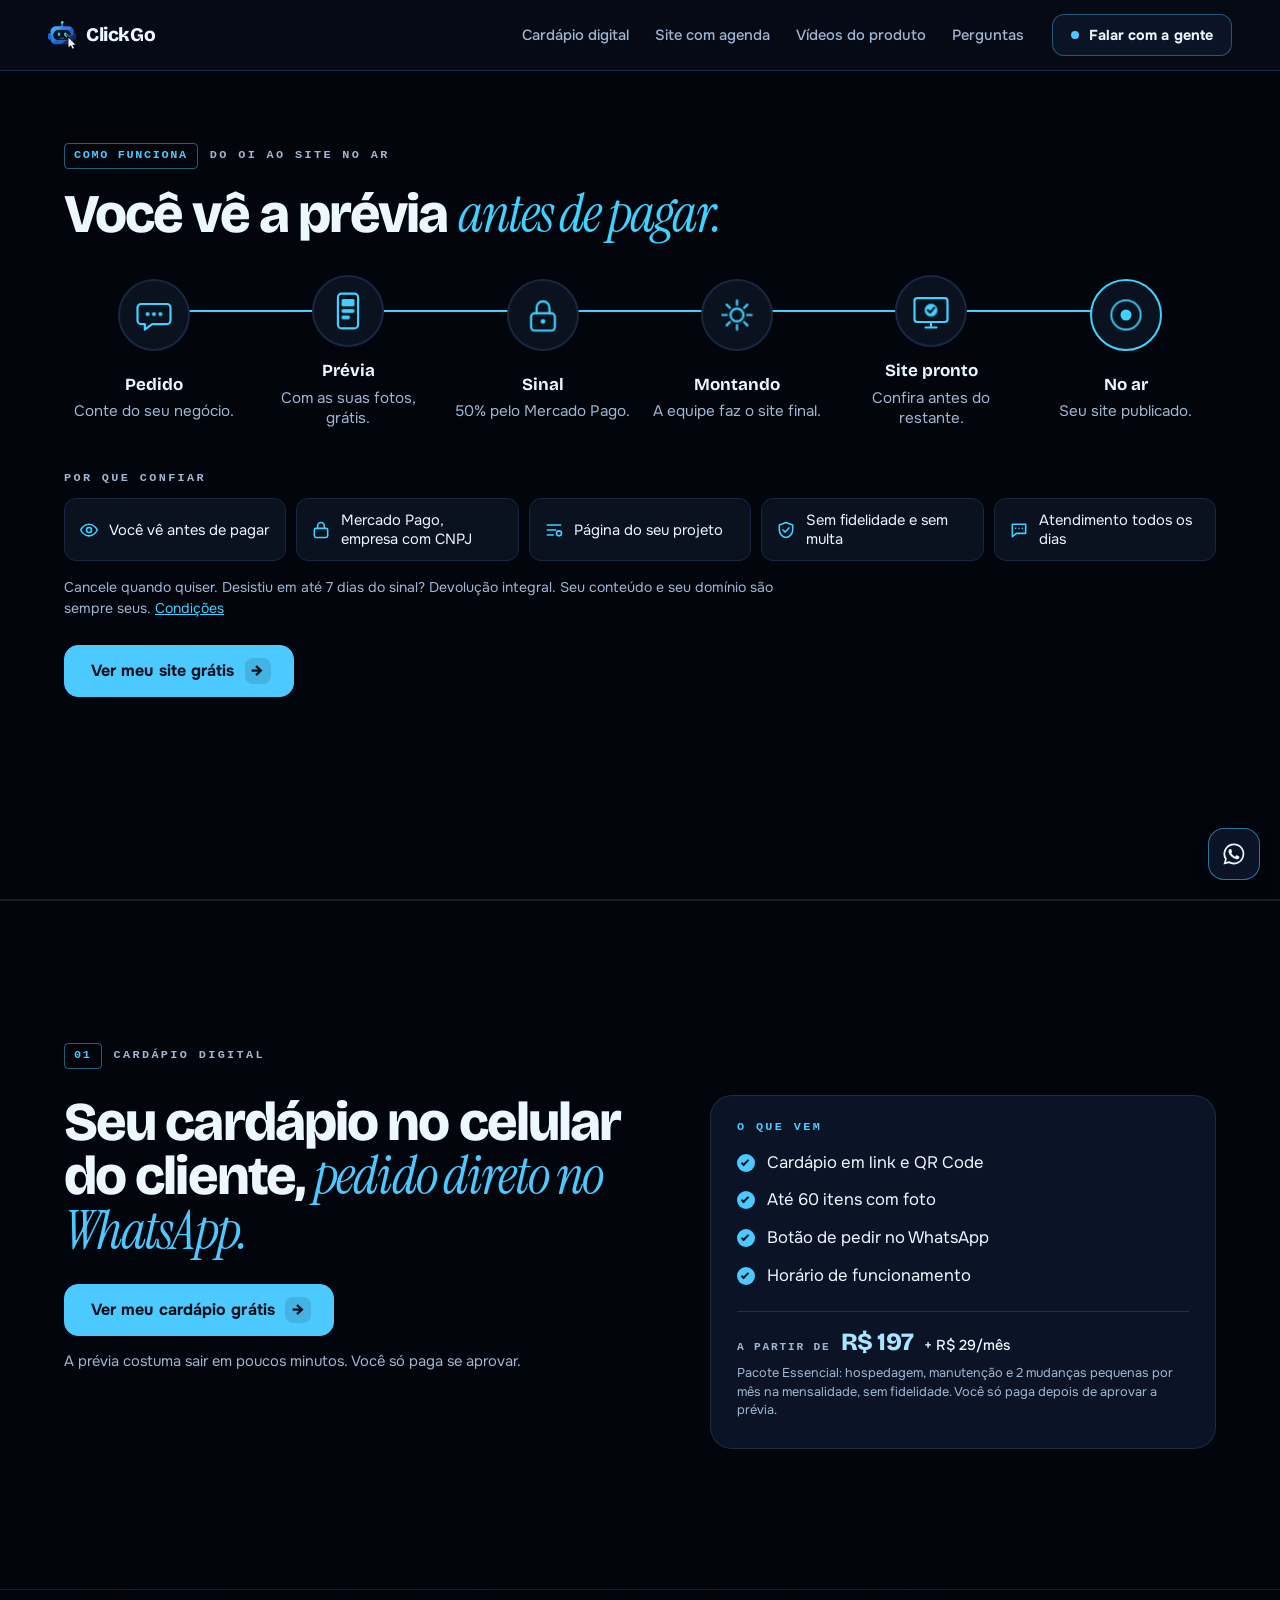
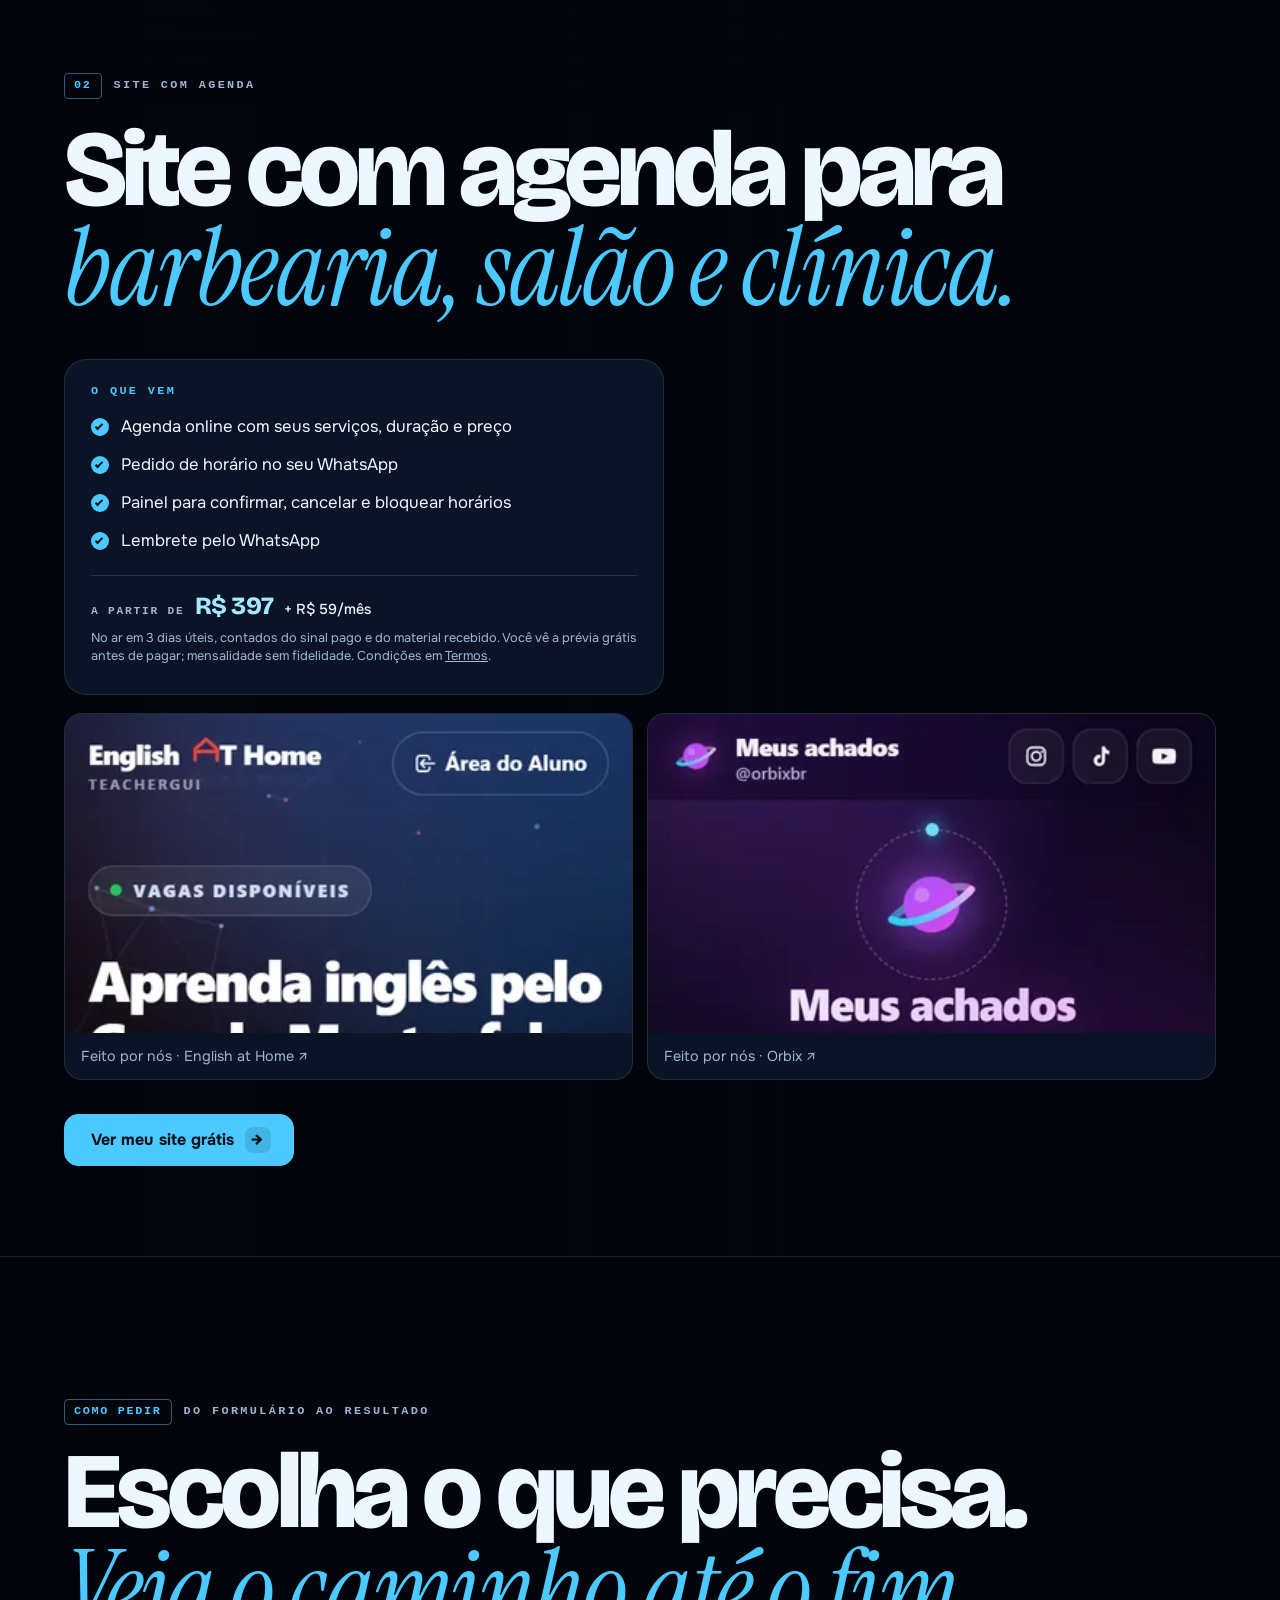
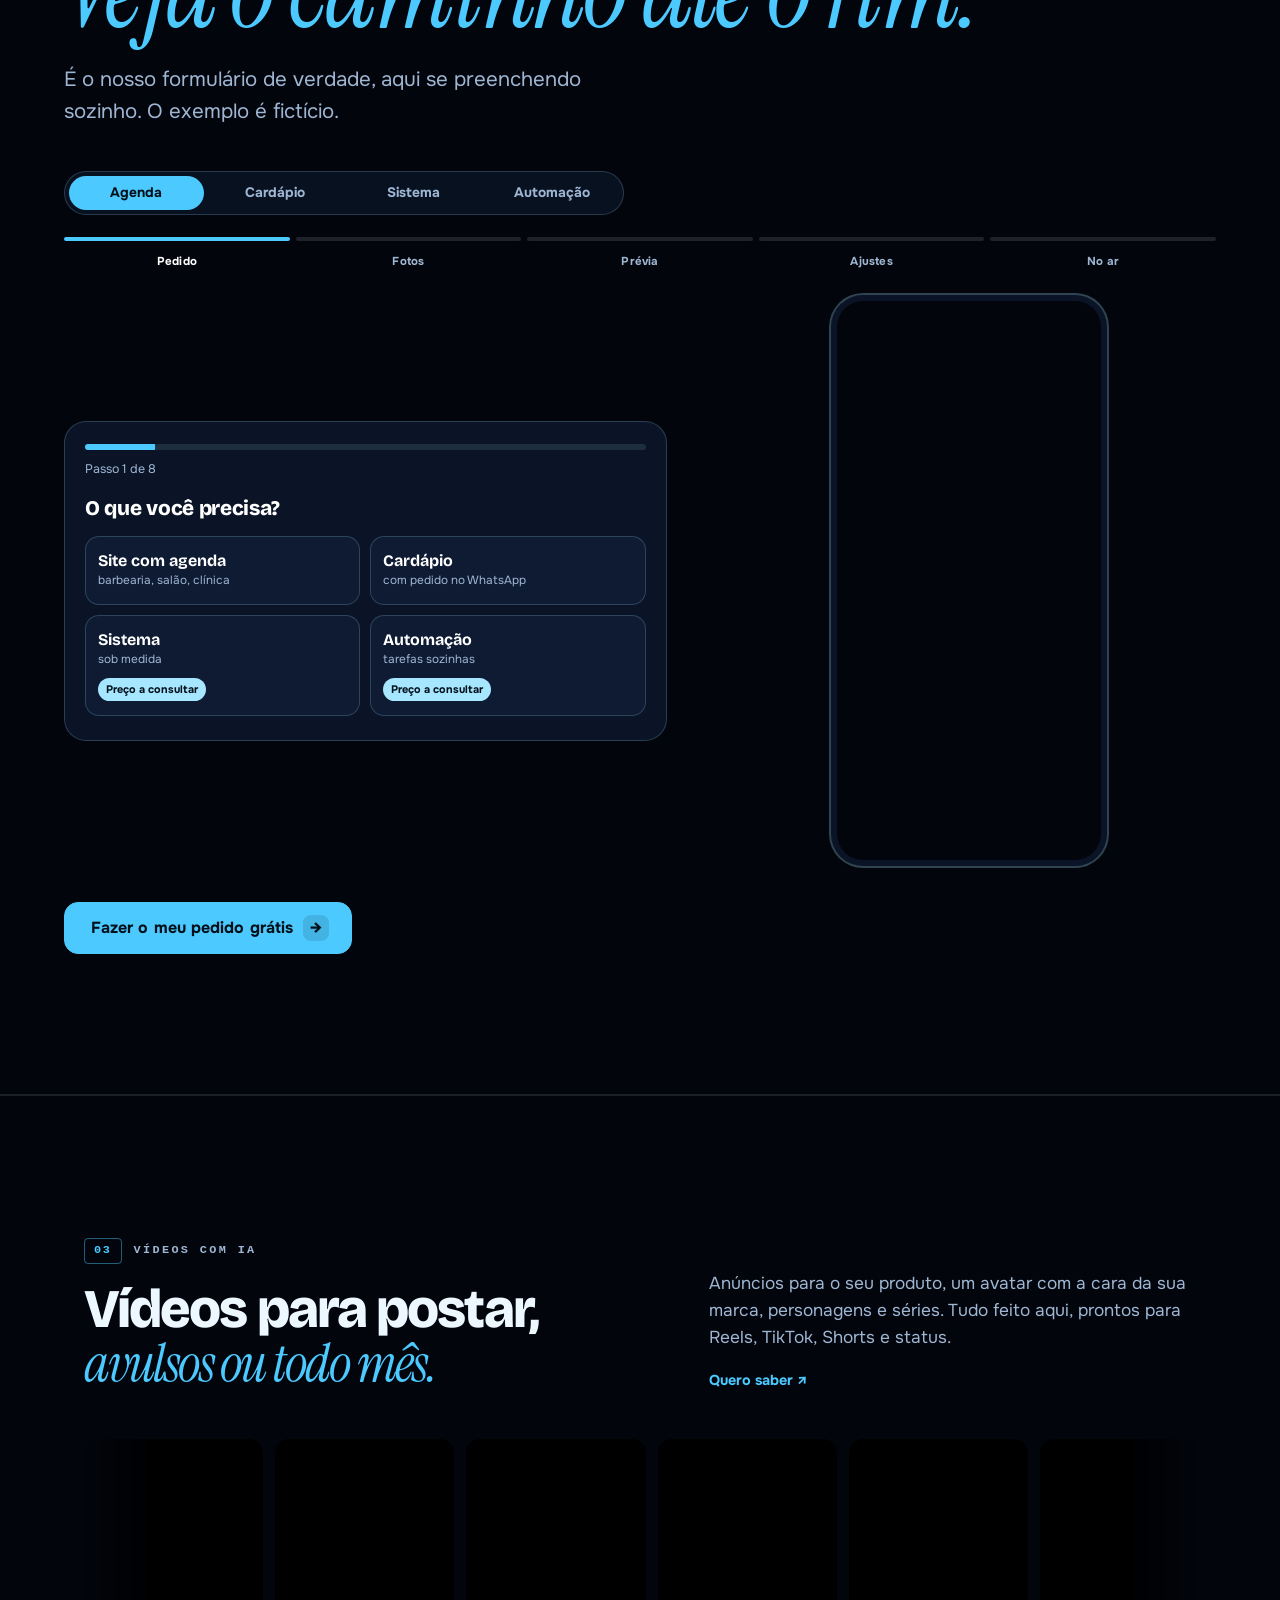
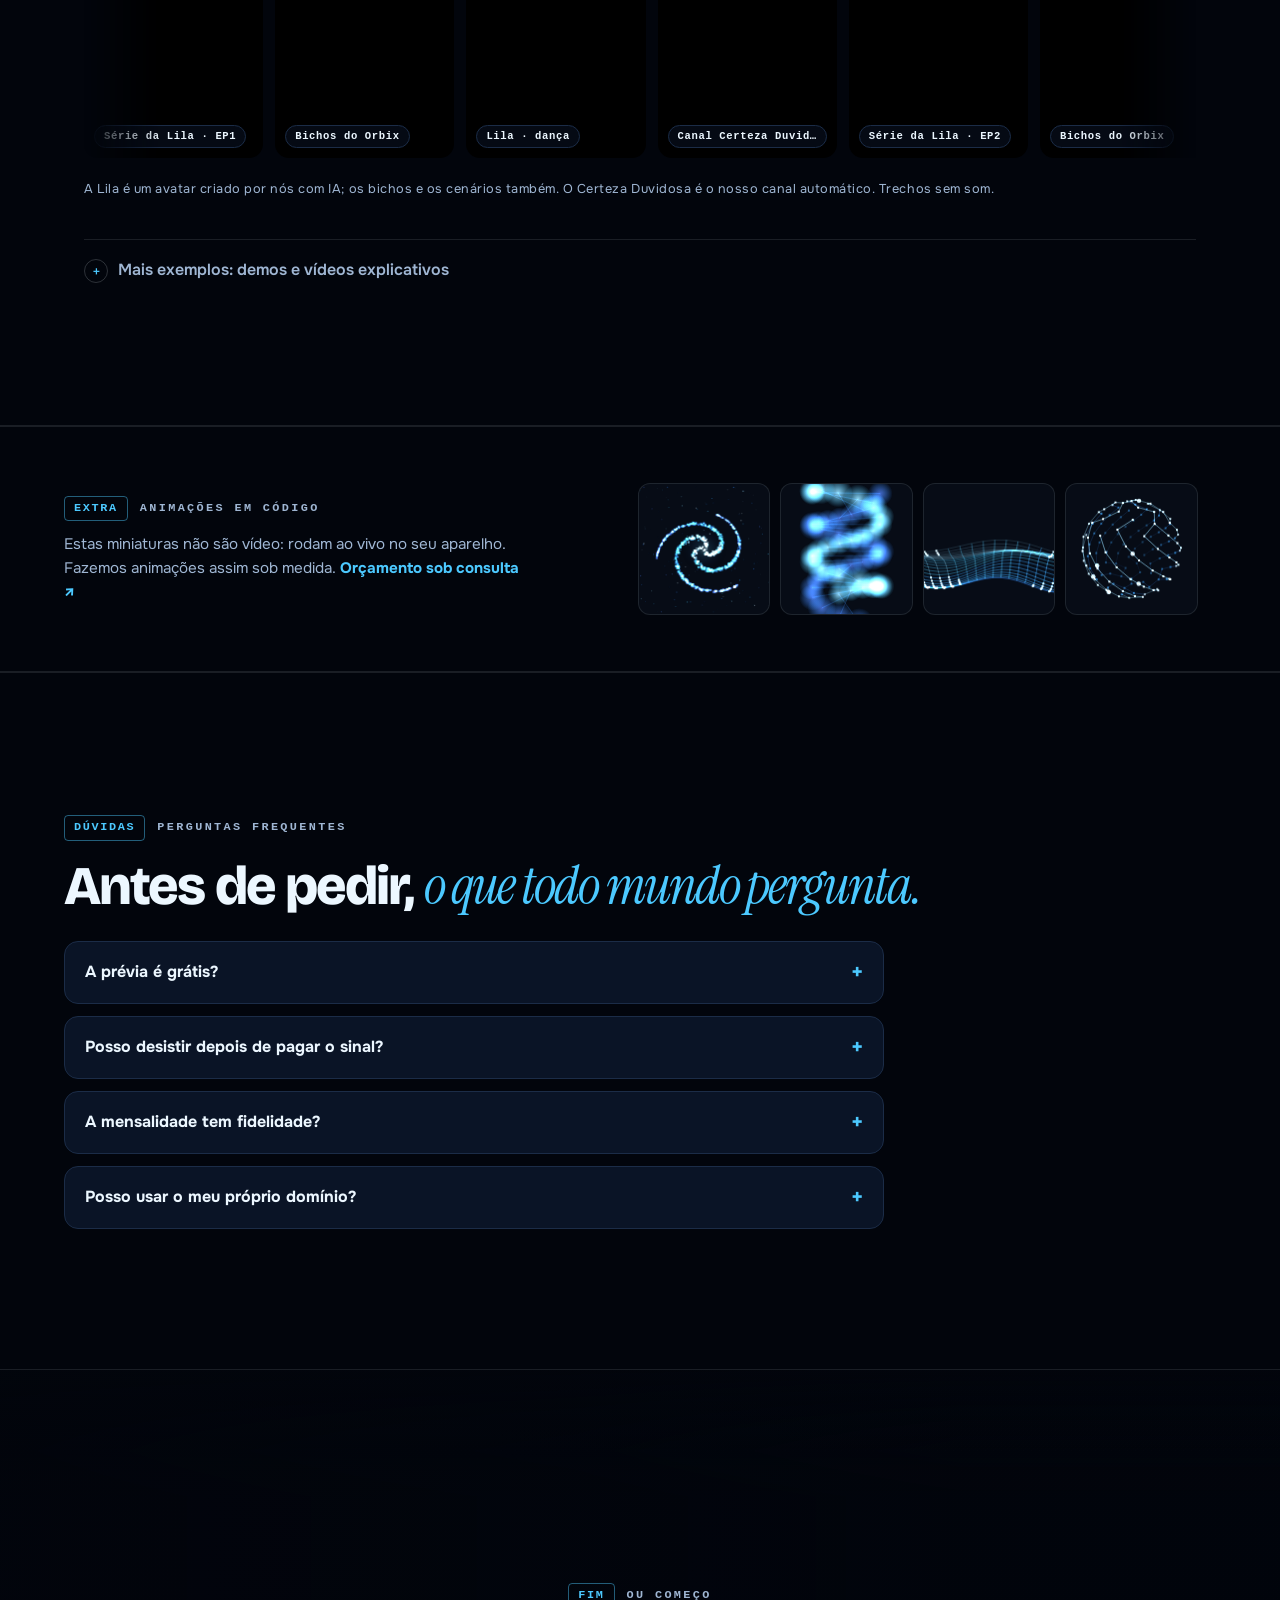
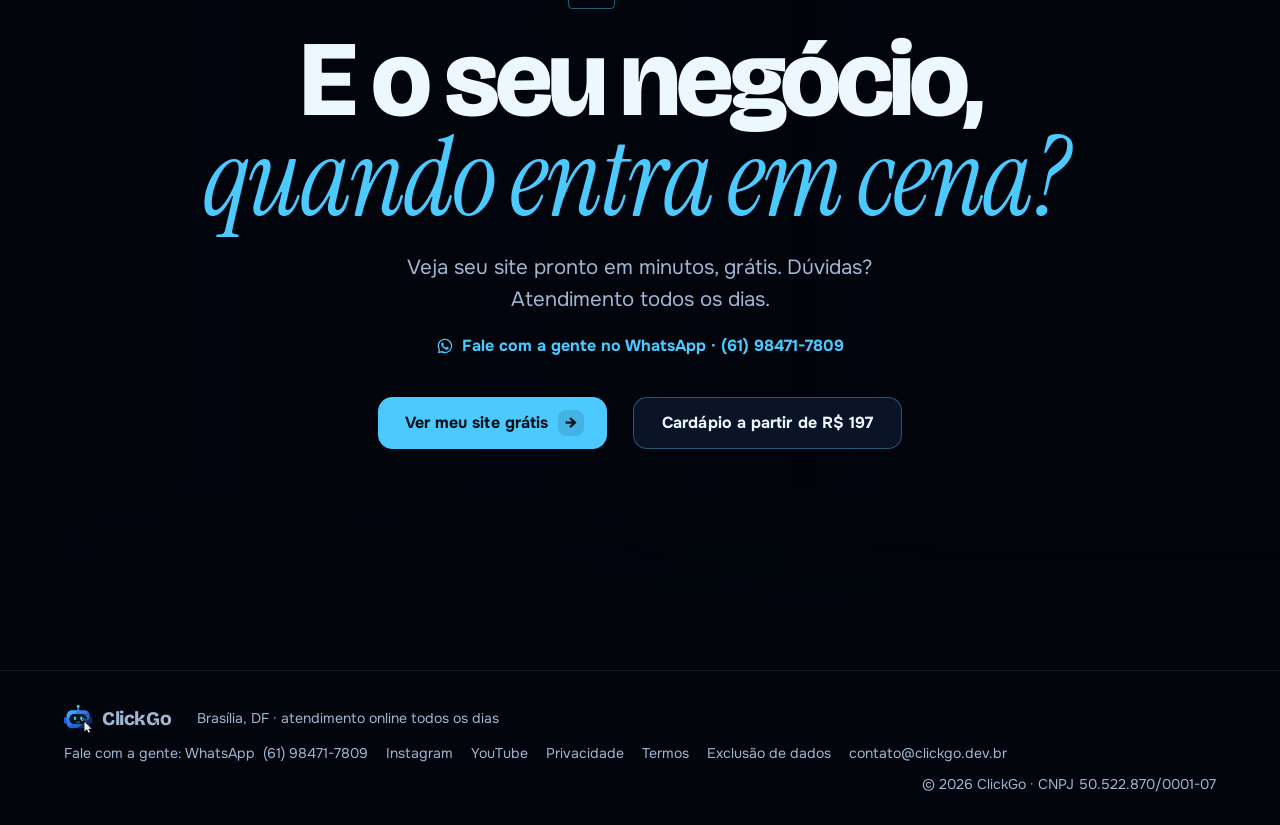
==== index.html @ e90ebc95 "Cena 02: conserta a linha do preco do site com agenda (estava quebrada: R$ 397 + R$ 59/mes) Co-Autho" ====
<!doctype html>
<html lang="pt-BR" class="sem-js">
<head>
<meta charset="utf-8">
<meta name="facebook-domain-verification" content="y3eh190szr0qj7ek3wf77k9o2xq804" />
<meta name="viewport" content="width=device-width, initial-scale=1, viewport-fit=cover">
<title>Cardápio digital e site com agenda em Brasília | ClickGo</title>
<meta name="description" content="Cardápio digital com pedido no WhatsApp (R$ 197 + R$ 29/mês) e site com agenda para barbearia, salão e clínica em Brasília e no DF. Veja a prévia grátis antes de pagar.">
<meta name="theme-color" content="#02050c">
<link rel="canonical" href="https://clickgo.dev.br/">
<meta property="og:type" content="website">
<meta property="og:locale" content="pt_BR">
<meta property="og:site_name" content="ClickGo">
<meta property="og:title" content="Cardápio digital e site com agenda em Brasília | ClickGo">
<meta property="og:description" content="Cardápio digital com pedido no WhatsApp e site com agenda para barbearia, salão e clínica no DF. Prévia grátis antes de pagar.">
<meta property="og:url" content="https://clickgo.dev.br/">
<meta property="og:image" content="https://clickgo.dev.br/assets/og-cover.jpg">
<meta property="og:image:width" content="1200">
<meta property="og:image:height" content="630">
<meta property="og:image:alt" content="ClickGo: cardápio digital e site com agenda em Brasília">
<meta name="twitter:card" content="summary_large_image">
<link rel="icon" href="favicon.ico" sizes="any">
<link rel="icon" type="image/png" sizes="512x512" href="assets/icon-512.png">
<link rel="apple-touch-icon" href="assets/apple-touch-icon.png">
<link rel="preload" as="image" type="image/webp" href="assets/v5/hero-m.webp" media="(max-width: 699px)" fetchpriority="high">
<link rel="preload" as="image" type="image/webp" href="assets/v5/hero-d.webp" media="(min-width: 700px)" fetchpriority="high">
<link rel="preconnect" href="https://fonts.googleapis.com">
<link rel="preconnect" href="https://fonts.gstatic.com" crossorigin>
<link rel="prefetch" as="style" href="https://fonts.googleapis.com/css2?family=Bricolage+Grotesque:opsz,wght@12..96,700..800&family=Instrument+Serif:ital@1&family=Onest:wght@400;500;700&display=swap" data-fontes><noscript><link rel="stylesheet" href="https://fonts.googleapis.com/css2?family=Bricolage+Grotesque:opsz,wght@12..96,700..800&family=Instrument+Serif:ital@1&family=Onest:wght@400;500;700&display=swap"></noscript>
<link rel="stylesheet" href="v5.css">
<link rel="stylesheet" href="v6.css">
<link rel="stylesheet" href="v7.css">
<link rel="stylesheet" href="sem-vidro.css?v=2">
<script type="application/ld+json">
{"@context":"https://schema.org","@graph":[{"@type":"ProfessionalService","@id":"https://clickgo.dev.br/#clickgo","name":"ClickGo","url":"https://clickgo.dev.br/","description":"Cardápio digital com pedido no WhatsApp e site com agenda para barbearia, salão e clínica em Brasília e no DF.","telephone":"+55-61-98471-7809","email":"contato@clickgo.dev.br","areaServed":[{"@type":"City","name":"Brasília"},{"@type":"AdministrativeArea","name":"Distrito Federal"}],"address":{"@type":"PostalAddress","addressLocality":"Brasília","addressRegion":"DF","addressCountry":"BR"},"logo":"https://clickgo.dev.br/assets/icon-512.png","sameAs":["https://www.instagram.com/clickgo.dev/","https://www.youtube.com/@clickgodev"]},{"@type":"Service","name":"Cardápio digital","serviceType":"Cardápio digital com pedido no WhatsApp","provider":{"@id":"https://clickgo.dev.br/#clickgo"},"areaServed":[{"@type":"City","name":"Brasília"},{"@type":"AdministrativeArea","name":"Distrito Federal"}],"url":"https://clickgo.dev.br/#cardapio","description":"Cardápio em link e QR Code, até 60 itens com foto e botão de pedir no WhatsApp. Pronto em 48 h.","offers":{"@type":"Offer","priceCurrency":"BRL","price":"197","url":"https://clickgo.dev.br/esboco/?tipo=cardapio","priceSpecification":[{"@type":"UnitPriceSpecification","price":"197","priceCurrency":"BRL","name":"Implantação (pacote Essencial)"},{"@type":"UnitPriceSpecification","price":"29","priceCurrency":"BRL","name":"Mensalidade (pacote Essencial)","unitText":"MONTH","referenceQuantity":{"@type":"QuantitativeValue","value":1,"unitCode":"MON"}}]}},{"@type":"Service","name":"Site com agenda","serviceType":"Site com agenda online para barbearia, salão e clínica","provider":{"@id":"https://clickgo.dev.br/#clickgo"},"areaServed":[{"@type":"City","name":"Brasília"},{"@type":"AdministrativeArea","name":"Distrito Federal"}],"url":"https://clickgo.dev.br/#site","description":"Site com agenda online: serviços com duração e preço, pedido de horário no WhatsApp e painel para confirmar, cancelar e bloquear horários.","offers":{"@type":"Offer","priceCurrency":"BRL","price":"397","url":"https://clickgo.dev.br/esboco/","priceSpecification":[{"@type":"UnitPriceSpecification","price":"397","priceCurrency":"BRL","name":"Implantação (pacote Essencial)"},{"@type":"UnitPriceSpecification","price":"59","priceCurrency":"BRL","name":"Mensalidade (pacote Essencial)","unitText":"MONTH","referenceQuantity":{"@type":"QuantitativeValue","value":1,"unitCode":"MON"}}]}},{"@type":"FAQPage","mainEntity":[{"@type":"Question","name":"A prévia é grátis?","acceptedAnswer":{"@type":"Answer","text":"Sim. Você preenche o formulário e recebe uma prévia do seu site, montada com as informações e as fotos que enviou. Pedir e ajustar a prévia é grátis e não obriga a contratar: você só paga se aprovar um pacote."}},{"@type":"Question","name":"Posso desistir depois de pagar o sinal?","acceptedAnswer":{"@type":"Answer","text":"Pode. Você tem até 7 dias depois do pagamento do sinal para desistir e receber todo o valor pago de volta (art. 49 do Código de Defesa do Consumidor). É só pedir no chat da página do seu pedido ou pelo e-mail contato@clickgo.dev.br."}},{"@type":"Question","name":"A mensalidade tem fidelidade?","acceptedAnswer":{"@type":"Answer","text":"Não. Cancele quando quiser, sem multa, sem fidelidade e sem aviso prévio. O site fica no ar até o fim do período já pago."}},{"@type":"Question","name":"Posso usar o meu próprio domínio?","acceptedAnswer":{"@type":"Answer","text":"Pode. O domínio (seunegocio.com.br) fica no seu nome ou CNPJ e o registro anual é pago por você direto ao registrador. Nós ligamos o domínio ao seu site sem custo adicional, e ele continua seu se você cancelar."}}]}]}
</script>
</head>
<body>

<header class="topo">
  <a class="marca" href="#inicio" aria-label="ClickGo, início">
    <img src="assets/logo-clickgo.webp" width="38" height="38" alt="">
    <span>ClickGo</span>
  </a>
  <nav class="menu" aria-label="Produtos">
    <a href="#cardapio">Cardápio digital</a>
    <a href="#site">Site com agenda</a>
    <a href="#vitrine">Vídeos do produto</a>
    <a href="#perguntas">Perguntas</a>
  </nav>
  <a class="btn btn-linha" data-contato="principal" href="https://ig.me/m/clickgo.dev" target="_blank" rel="noopener"><span data-rotulo>Falar com a gente</span></a>
</header>

<main>
  <!-- ABERTURA: tela cheia com o nosso vídeo -->
  <section class="cena abertura" id="inicio">
    <picture class="cena-poster" aria-hidden="true"><source media="(max-width: 699px)" type="image/webp" srcset="assets/v5/hero-m.webp" width="720" height="1280"><source type="image/webp" srcset="assets/v5/hero-d.webp"><img src="https://cdn.jsdelivr.net/gh/erinaldogomes/solutiva-site@cb194ad/assets/v5/hero-d.jpg" width="1920" height="1080" alt="" fetchpriority="high" decoding="async"></picture>
    <video class="cena-video" muted loop playsinline preload="none" aria-hidden="true"><source data-src="https://cdn.jsdelivr.net/gh/erinaldogomes/solutiva-site@8d575a3/assets/v5/hero-d.mp4" media="(min-width: 700px)" type="video/mp4"><source data-src="https://cdn.jsdelivr.net/gh/erinaldogomes/solutiva-site@8d575a3/assets/v5/hero-m.mp4" type="video/mp4"></video>
    <div class="faixa faixa-topo" aria-hidden="true"></div>
    <div class="faixa faixa-base" aria-hidden="true"></div>
    <div class="cena-txt">
      <p class="claquete"><span>ClickGo</span> apresenta</p>
      <h1 class="h1-rapido"><span class="l">Cardápio digital e site com agenda</span> <span class="l"><em>para o seu negócio no DF.</em></span></h1>
      <p class="sub">Conte do seu negócio e veja a prévia grátis, com as suas fotos. Gostou? Você ajusta, aprova e a gente coloca no ar.</p>
      <div class="acoes">
        <a class="btn btn-prim" data-contato="esboco" href="/esboco/"><span data-rotulo>Ver meu site grátis</span></a>
        <a class="btn btn-sec" href="#cardapio">Cardápio digital · R$&nbsp;197</a>
      </div>
      <p class="selo-atend"><span aria-hidden="true"></span>Atendimento todos os dias</p>
      <nav class="escolha" aria-label="Escolha o que você quer">
        <a href="#cardapio"><b>01</b> Cardápio digital</a>
        <a href="#site"><b>02</b> Site com agenda</a>
      </nav>
    </div>
  </section>

  <!-- 01: CARDÁPIO DIGITAL (oferta de entrada; valores = solutiva-app/data/precos.json, Cardápio digital Essencial) -->
  <section class="canto cardapio9" id="cardapio">
    <div class="canto-in">
      <p class="slate"><b>01</b> Cardápio digital</p>
      <div class="cd9">
        <div>
          <h2 class="medio">Seu cardápio no celular do cliente, <em>pedido direto no WhatsApp.</em></h2>
          <div class="acoes">
            <a class="btn btn-prim" href="/esboco/?tipo=cardapio">Ver meu cardápio grátis</a>
          </div>
          <p class="cd9-rapido">A prévia costuma sair em poucos minutos. Você só paga se aprovar.</p>
        </div>
        <div class="ficha-bloco">
          <h3>O que vem</h3>
          <ul class="checks">
            <li>Cardápio em link e QR Code</li>
            <li>Até 60 itens com foto</li>
            <li>Botão de pedir no WhatsApp</li>
            <li>Horário de funcionamento</li>
          </ul>
          <div class="preco-d">
            <p class="preco-d-linha"><span>a partir de</span> <strong>R$&nbsp;197</strong> <small>+ R$&nbsp;29/mês</small></p>
            <p class="preco-d-nota">Pacote Essencial: hospedagem, manutenção e 2 mudanças pequenas por mês na mensalidade, sem fidelidade. Você só paga depois de aprovar a prévia.</p>
          </div>
        </div>
      </div>
    </div>
  </section>

  <!-- CENA 02: SITE COM AGENDA (barbearia, salão e clínica; preço do Essencial aprovado pelo dono em 22/10/2026, igual a precos.json) -->
  <section class="cena" id="site">
    <video class="cena-video vid" data-poster-m="https://cdn.jsdelivr.net/gh/erinaldogomes/solutiva-site@cb194ad/assets/v5/site-m.jpg" data-poster="https://cdn.jsdelivr.net/gh/erinaldogomes/solutiva-site@cb194ad/assets/v5/site-d.jpg" muted loop playsinline preload="none" aria-hidden="true"><source data-src="https://cdn.jsdelivr.net/gh/erinaldogomes/solutiva-site@8d575a3/assets/v5/site-d.mp4" media="(min-width: 700px)" type="video/mp4"><source data-src="https://cdn.jsdelivr.net/gh/erinaldogomes/solutiva-site@8d575a3/assets/v5/site-m.mp4" type="video/mp4"></video>
    <div class="corte" aria-hidden="true"></div>
    <div class="cena-in">
      <p class="slate"><b>02</b> Site com agenda</p>
      <h2 class="grande">Site com agenda para<br><em>barbearia, salão e clínica.</em></h2>
      <div class="ficha um">
        <div class="ficha-bloco">
          <h3>O que vem</h3>
          <ul class="checks">
            <li>Agenda online com seus serviços, duração e preço</li>
            <li>Pedido de horário no seu WhatsApp</li>
            <li>Painel para confirmar, cancelar e bloquear horários</li>
            <li>Lembrete pelo WhatsApp</li>
          </ul>
          <div class="preco-d">
            <p class="preco-d-linha"><span>a partir de</span> <strong>R$&nbsp;397</strong> <small>+ R$&nbsp;59/mês</small></p>
            <p class="preco-d-nota">No ar em 3 dias úteis, contados do sinal pago e do material recebido. Você vê a prévia grátis antes de pagar; mensalidade sem fidelidade. Condições em <a href="termos.html">Termos</a>.</p>
          </div>
        </div>
      </div>
      <div class="telas">
        <a class="tela revela" href="https://cursoenglishathome.online" target="_blank" rel="noopener">
          <picture><source media="(max-width: 699px)" srcset="assets/port-eah-mobile.webp"><img src="https://cdn.jsdelivr.net/gh/erinaldogomes/solutiva-site@cb194ad/assets/port-eah-desktop.webp" width="1200" height="750" loading="lazy" decoding="async" alt="Site English at Home, feito pela ClickGo"></picture>
          <span>Feito por nós · English at Home ↗</span>
        </a>
        <a class="tela revela" href="https://orbixbr.onrender.com" target="_blank" rel="noopener">
          <picture><source media="(max-width: 699px)" srcset="assets/port-orbix-mobile.webp"><img src="https://cdn.jsdelivr.net/gh/erinaldogomes/solutiva-site@cb194ad/assets/port-orbix-desktop.webp" width="1200" height="750" loading="lazy" decoding="async" alt="Site de links do Orbix, feito pela ClickGo"></picture>
          <span>Feito por nós · Orbix ↗</span>
        </a>
      </div>
      <div class="acoes">
        <a class="btn btn-prim" data-contato="esboco" href="/esboco/"><span data-rotulo>Ver meu site grátis</span></a>
      </div>
    </div>
  </section>

  <!-- 02b: O FORMULÁRIO DE PEDIDO em demonstração (preenche sozinho; sem JS ou com movimento reduzido, mostra o fim) -->
  <section class="canto fd8" id="pedido">
    <div class="canto-in">
      <p class="slate"><b>Como pedir</b> Do formulário ao resultado</p>
      <h2 class="grande">Escolha o que precisa.<br><em>Veja o caminho até o fim.</em></h2>
      <p class="sub">É o nosso formulário de verdade, aqui se preenchendo sozinho. O exemplo é fictício.</p>
      <div class="fd" id="fd" data-tipo="landing" aria-label="Demonstração do formulário de pedido. Site com agenda e cardápio: nome, ramo e fotos, a prévia aparece no celular, você pede ajustes e o site vai ao ar. Sistema e automação: preço a consultar; o pedido vira briefing, proposta e aprovação.">
        <div class="fd-tipos" role="tablist" aria-label="Tipo de pedido" hidden>
          <button type="button" role="tab" data-tipo="landing" aria-selected="true">Agenda</button>
          <button type="button" role="tab" data-tipo="cardapio" aria-selected="false">Cardápio</button>
          <button type="button" role="tab" data-tipo="sistema" aria-selected="false">Sistema</button>
          <button type="button" role="tab" data-tipo="automacao" aria-selected="false">Automação</button>
        </div>
        <ol class="fd-trilho" aria-hidden="true">
          <li data-e="0">Pedido</li><li data-e="2" data-site="Fotos" data-proj="Briefing">Fotos</li><li data-e="3" data-site="Prévia" data-proj="Análise">Prévia</li><li data-e="4" data-site="Ajustes" data-proj="Proposta">Ajustes</li><li data-e="5" data-site="No ar" data-proj="Aprovação">No ar</li>
        </ol>
        <div class="fd-palco">
          <div class="fd-form" aria-hidden="true">
            <div class="fd-prog"><i></i></div>
            <p class="fd-passo">Passo <span class="fd-np">8</span> de 8</p>
            <div class="fd-ps" data-e="0">
              <p class="fd-t">O que você precisa?</p>
              <div class="fd-gc">
                <span class="fd-op sel" data-tipo="landing"><b>Site com agenda</b><small>barbearia, salão, clínica</small></span>
                <span class="fd-op" data-tipo="cardapio"><b>Cardápio</b><small>com pedido no WhatsApp</small></span>
                <span class="fd-op proj" data-tipo="sistema"><b>Sistema</b><small>sob medida</small><em>Preço a consultar</em></span>
                <span class="fd-op proj" data-tipo="automacao"><b>Automação</b><small>tarefas sozinhas</small><em>Preço a consultar</em></span>
              </div>
            </div>
            <div class="fd-ps" data-e="1">
              <p class="fd-t">Como se chama o seu negócio?</p>
              <span class="fd-cp"><small>Nome do negócio</small><b class="fd-dig" data-k="nome">Barbearia Dois Irmãos</b></span>
              <span class="fd-cp"><small class="fd-rot2">Ramo</small><b class="fd-dig" data-k="campo2">Barbearia</b></span>
            </div>
            <div class="fd-ps" data-e="2">
              <div class="fd-so-site">
                <p class="fd-t">Tem fotos?</p>
                <div class="fd-fotos"><span class="f1"><i></i></span><span class="f2"><i></i></span><span class="f3"><i></i></span></div>
                <p class="fd-cont"><span class="fd-nf">3</span> de 3 enviadas</p>
              </div>
              <div class="fd-so-proj">
                <p class="fd-t">Pedido de projeto</p>
                <p class="fd-preco">Preço a consultar</p>
                <p class="fd-nota">Sem preço no formulário: primeiro entendemos o que você precisa.</p>
              </div>
            </div>
            <div class="fd-ps fd-env" data-e="3">
              <p class="fd-t">Tudo certo?</p>
              <span class="fd-bt" data-site="Ver minha prévia" data-proj="Enviar pedido de projeto">Ver minha prévia</span>
            </div>
          </div>
          <div class="fd-cel" aria-hidden="true">
            <div class="fd-tela">
              <div class="fd-site">
                <div class="fd-hero"><small>Barbearia</small><strong>Barbearia Dois Irmãos</strong><span class="fd-cta">Chamar no WhatsApp</span></div>
                <div class="fd-blocos"><i></i><i></i><i></i></div>
                <div class="fd-menu"><span>Prato da casa<b>R$ --</b></span><span>Bebidas<b>R$ --</b></span><span>Sobremesa<b>R$ --</b></span></div>
                <div class="fd-linhas"><i></i><i></i><i></i></div>
              </div>
              <div class="fd-prop">
                <small>Proposta</small>
                <strong class="fd-prop-nome">Sistema</strong>
                <ul class="fd-prop-itens"><li></li><li></li><li></li></ul>
                <span class="fd-prop-preco">Preço a consultar</span>
                <span class="fd-prop-bt">Aprovar proposta</span>
              </div>
              <div class="fd-nasce"><span></span><span></span><span></span><span></span></div>
              <span class="fd-selo-prev" data-site="Prévia · você pede ajustes" data-proj="Analisando o briefing">Prévia · você pede ajustes</span>
            </div>
            <span class="fd-noar"><b>Site no ar</b><small>sites.clickgo.dev.br/barbearia-dois-irmaos · exemplo</small></span>
          </div>
        </div>
      </div>
      <div class="acoes">
        <a class="btn btn-prim" data-contato="esboco" href="/esboco/"><span data-rotulo>Fazer o meu pedido grátis</span></a>
      </div>
    </div>
  </section>

  <!-- 02c: COMO FUNCIONA / POR QUE CONFIAR (23/10/2026, refeita no mesmo dia a pedido do dono: superfície sólida, 1 cor de
       destaque, cada passo explicado por movimento e no máximo 1 frase curta). Passos = linha do tempo da página do cliente
       (andamento.js); textos conferidos nos Termos de 23/10 (prévia grátis com as fotos enviadas, sinal 50% pelo Mercado Pago,
       site pronto antes do restante, cancelamento sem multa e sem fidelidade, desistência em 7 dias do sinal, conteúdo e
       domínio do cliente, atendimento todos os dias). Sem JS ou com movimento reduzido: aparece tudo pronto, parado.
       Movimento só com transform/opacity, disparado 1 vez quando a seção entra na tela (v7.js). -->
  <section class="canto cf10" id="confianca" aria-labelledby="confia-tit">
    <div class="canto-in">
      <p class="slate"><b>Como funciona</b> Do oi ao site no ar</p>
      <h2 class="medio" id="confia-tit">Você vê a prévia <em>antes de pagar.</em></h2>
      <ol class="cf-trilha">
        <li class="cf-rail" aria-hidden="true"><i></i></li>
        <li class="cf-p" style="--i:0">
          <svg class="cf-ic" viewBox="0 0 48 48" aria-hidden="true"><path class="cf-tr" d="M10 12h28a4 4 0 0 1 4 4v14a4 4 0 0 1-4 4H22l-8 6v-6h-4a4 4 0 0 1-4-4V16a4 4 0 0 1 4-4z"/><circle class="cf-pt cf-a1" cx="17" cy="23" r="2.2"/><circle class="cf-pt cf-a2" cx="24" cy="23" r="2.2"/><circle class="cf-pt cf-a3" cx="31" cy="23" r="2.2"/></svg>
          <b>Pedido</b><span>Conte do seu negócio.</span></li>
        <li class="cf-p" style="--i:1">
          <svg class="cf-ic" viewBox="0 0 48 48" aria-hidden="true"><rect class="cf-tr" x="13" y="5" width="22" height="38" rx="4"/><rect class="cf-bl cf-a1" x="17" y="11" width="14" height="8" rx="1.5"/><rect class="cf-bl cf-a2" x="17" y="22" width="14" height="4" rx="1.5"/><rect class="cf-bl cf-a3" x="17" y="29" width="9" height="4" rx="1.5"/></svg>
          <b>Prévia</b><span>Com as suas fotos, grátis.</span></li>
        <li class="cf-p" style="--i:2">
          <svg class="cf-ic" viewBox="0 0 48 48" aria-hidden="true"><path class="cf-tr cf-alca" d="M17 22v-6a7 7 0 0 1 14 0v6"/><rect class="cf-tr" x="11" y="22" width="26" height="19" rx="4"/><circle class="cf-pt" cx="24" cy="31" r="2.6"/></svg>
          <b>Sinal</b><span>50% pelo Mercado Pago.</span></li>
        <li class="cf-p" style="--i:3">
          <svg class="cf-ic" viewBox="0 0 48 48" aria-hidden="true"><g class="cf-gira"><circle class="cf-tr" cx="24" cy="24" r="7"/><path class="cf-tr" d="M24 8v5M24 35v5M8 24h5M35 24h5M12.7 12.7l3.6 3.6M31.7 31.7l3.6 3.6M12.7 35.3l3.6-3.6M31.7 16.3l3.6-3.6"/></g></svg>
          <b>Montando</b><span>A equipe faz o site final.</span></li>
        <li class="cf-p" style="--i:4">
          <svg class="cf-ic" viewBox="0 0 48 48" aria-hidden="true"><rect class="cf-tr" x="6" y="10" width="36" height="26" rx="3"/><path class="cf-tr" d="M18 42h12M24 36v6"/><g class="cf-ok"><circle class="cf-pt" cx="24" cy="23" r="7"/><path class="cf-ck" d="M20.5 23l2.5 2.5 4.5-5"/></g></svg>
          <b>Site pronto</b><span>Confira antes do restante.</span></li>
        <li class="cf-p cf-fim" style="--i:5">
          <svg class="cf-ic" viewBox="0 0 48 48" aria-hidden="true"><circle class="cf-onda" cx="24" cy="24" r="16"/><circle class="cf-onda cf-a2" cx="24" cy="24" r="16"/><circle class="cf-pt" cx="24" cy="24" r="6"/></svg>
          <b>No ar</b><span>Seu site publicado.</span></li>
      </ol>
      <h3 class="cf-sub">Por que confiar</h3>
      <ul class="cf-selos">
        <li style="--i:0"><svg viewBox="0 0 24 24" aria-hidden="true"><path d="M2 12s3.6-7 10-7 10 7 10 7-3.6 7-10 7S2 12 2 12z"/><circle cx="12" cy="12" r="3"/></svg>Você vê antes de pagar</li>
        <li style="--i:1"><svg viewBox="0 0 24 24" aria-hidden="true"><rect x="4" y="10" width="16" height="11" rx="2"/><path d="M8 10V7a4 4 0 0 1 8 0v3"/></svg>Mercado Pago, empresa com CNPJ</li>
        <li style="--i:2"><svg viewBox="0 0 24 24" aria-hidden="true"><path d="M4 6h16M4 12h10M4 18h7"/><circle cx="18" cy="16" r="3"/></svg>Página do seu projeto</li>
        <li style="--i:3"><svg viewBox="0 0 24 24" aria-hidden="true"><path d="M12 3l8 3v6c0 4.5-3.4 8.3-8 9-4.6-.7-8-4.5-8-9V6z"/><path d="M8.5 12l2.5 2.5 4.5-5"/></svg>Sem fidelidade e sem multa</li>
        <li style="--i:4"><svg viewBox="0 0 24 24" aria-hidden="true"><path d="M4 5h16v11H9l-5 4z"/><path d="M8 10h.01M12 10h.01M16 10h.01"/></svg>Atendimento todos os dias</li>
      </ul>
      <p class="cf-nota">Cancele quando quiser. Desistiu em até 7 dias do sinal? Devolução integral. Seu conteúdo e seu domínio são sempre seus. <a href="termos.html#reembolso">Condições</a></p>
      <div class="acoes">
        <a class="btn btn-prim" data-contato="esboco" href="/esboco/"><span data-rotulo>Ver meu site grátis</span></a>
      </div>
    </div>
  </section>

  <!-- 03: VITRINE EM MOVIMENTO: o que impressiona passa em fita contínua; os demais ficam em "mais exemplos" -->
  <section class="canto vitrine v7-vitrine" id="vitrine">
    <div class="canto-in">
      <div class="v7-topo">
        <div>
          <p class="slate"><b>03</b> Vídeos com IA</p>
          <h2 class="medio">Vídeos para postar, <em>avulsos ou todo mês.</em></h2>
        </div>
        <div>
          <p class="v7-txt">Anúncios para o seu produto, um avatar com a cara da sua marca, personagens e séries. Tudo feito aqui, prontos para Reels, TikTok, Shorts e status.</p>
          <p class="canto-pe"><a class="btn-texto" data-contato="principal" href="https://ig.me/m/clickgo.dev" target="_blank" rel="noopener"><span data-rotulo-curto>Quero saber</span> ↗</a></p>
        </div>
      </div>
    </div>
    <div class="canto-in">
      <div class="reel" aria-label="Trechos de vídeos feitos por nós com IA">
        <div class="reel-faixa">
          <figure class="rcard"><video class="rv" data-src="https://cdn.jsdelivr.net/gh/erinaldogomes/solutiva-site@4c5c469/assets/v7/serie-lila-ep1.mp4" data-poster="https://cdn.jsdelivr.net/gh/erinaldogomes/solutiva-site@4c5c469/assets/v7/serie-lila-ep1.webp" muted loop playsinline preload="none" disablepictureinpicture disableremoteplayback controlslist="nodownload nofullscreen noremoteplayback" aria-label="Série da Lila, episódio 1: o planeta dela some do céu"></video><figcaption>Série da Lila · EP1</figcaption></figure>
          <figure class="rcard"><video class="rv" data-src="https://cdn.jsdelivr.net/gh/erinaldogomes/solutiva-site@4c5c469/assets/v7/bicho-fofuxo.mp4" data-poster="https://cdn.jsdelivr.net/gh/erinaldogomes/solutiva-site@4c5c469/assets/v7/bicho-fofuxo.webp" muted loop playsinline preload="none" disablepictureinpicture disableremoteplayback controlslist="nodownload nofullscreen noremoteplayback" aria-label="Fofuxo, bichinho do planeta Orbix"></video><figcaption>Bichos do Orbix</figcaption></figure>
          <figure class="rcard"><video class="rv" data-src="https://cdn.jsdelivr.net/gh/erinaldogomes/solutiva-site@4c5c469/assets/v7/lila-danca.mp4" data-poster="https://cdn.jsdelivr.net/gh/erinaldogomes/solutiva-site@4c5c469/assets/v7/lila-danca.webp" muted loop playsinline preload="none" disablepictureinpicture disableremoteplayback controlslist="nodownload nofullscreen noremoteplayback" aria-label="A Lila, avatar criado por nós com IA, dançando"></video><figcaption>Lila · dança</figcaption></figure>
          <figure class="rcard"><video class="rv" data-src="https://cdn.jsdelivr.net/gh/erinaldogomes/solutiva-site@4c5c469/assets/v7/certeza-asch.mp4" data-poster="https://cdn.jsdelivr.net/gh/erinaldogomes/solutiva-site@4c5c469/assets/v7/certeza-asch.webp" muted loop playsinline preload="none" disablepictureinpicture disableremoteplayback controlslist="nodownload nofullscreen noremoteplayback" aria-label="Trecho do canal Certeza Duvidosa: o experimento de Asch em infográfico animado"></video><figcaption>Canal Certeza Duvidosa</figcaption></figure>
          <figure class="rcard"><video class="rv" data-src="https://cdn.jsdelivr.net/gh/erinaldogomes/solutiva-site@4c5c469/assets/v7/serie-lila-ep2.mp4" data-poster="https://cdn.jsdelivr.net/gh/erinaldogomes/solutiva-site@4c5c469/assets/v7/serie-lila-ep2.webp" muted loop playsinline preload="none" disablepictureinpicture disableremoteplayback controlslist="nodownload nofullscreen noremoteplayback" aria-label="Série da Lila, episódio 2: a semente de luz"></video><figcaption>Série da Lila · EP2</figcaption></figure>
          <figure class="rcard"><video class="rv" data-src="https://cdn.jsdelivr.net/gh/erinaldogomes/solutiva-site@4c5c469/assets/v7/bicho-miaulim.mp4" data-poster="https://cdn.jsdelivr.net/gh/erinaldogomes/solutiva-site@4c5c469/assets/v7/bicho-miaulim.webp" muted loop playsinline preload="none" disablepictureinpicture disableremoteplayback controlslist="nodownload nofullscreen noremoteplayback" aria-label="Miaulim, gatinho do planeta Orbix"></video><figcaption>Bichos do Orbix</figcaption></figure>
          <figure class="rcard"><video class="rv" data-src="https://cdn.jsdelivr.net/gh/erinaldogomes/solutiva-site@8d575a3/assets/v7/vitrine-perfume.mp4" data-poster="https://cdn.jsdelivr.net/gh/erinaldogomes/solutiva-site@4c5c469/assets/v7/vitrine-perfume.webp" muted loop playsinline preload="none" disablepictureinpicture disableremoteplayback controlslist="nodownload nofullscreen noremoteplayback" aria-label="Anúncio de perfume: flores saindo do frasco"></video><figcaption>Anúncio · Vitrine</figcaption></figure>
          <figure class="rcard"><video class="rv" data-src="https://cdn.jsdelivr.net/gh/erinaldogomes/solutiva-site@4c5c469/assets/v7/serie-lila-ep3.mp4" data-poster="https://cdn.jsdelivr.net/gh/erinaldogomes/solutiva-site@4c5c469/assets/v7/serie-lila-ep3.webp" muted loop playsinline preload="none" disablepictureinpicture disableremoteplayback controlslist="nodownload nofullscreen noremoteplayback" aria-label="Série da Lila, episódio 3: a Lila conta o que viu"></video><figcaption>Série da Lila · EP3</figcaption></figure>
          <figure class="rcard"><video class="rv" data-src="https://cdn.jsdelivr.net/gh/erinaldogomes/solutiva-site@4c5c469/assets/v7/certeza-arqueiro.mp4" data-poster="https://cdn.jsdelivr.net/gh/erinaldogomes/solutiva-site@4c5c469/assets/v7/certeza-arqueiro.webp" muted loop playsinline preload="none" disablepictureinpicture disableremoteplayback controlslist="nodownload nofullscreen noremoteplayback" aria-label="Trecho do canal Certeza Duvidosa: animação sobre o peixe-arqueiro"></video><figcaption>Canal Certeza Duvidosa</figcaption></figure>
        </div>
      </div>
    </div>
    <div class="canto-in">
      <p class="mini-leg v7-leg">A Lila é um avatar criado por nós com IA; os bichos e os cenários também. O Certeza Duvidosa é o nosso canal automático. Trechos sem som.</p>
      <details class="mais">
        <summary>Mais exemplos: demos e vídeos explicativos</summary>
      <div class="vgrade vgrade-mini" role="list" aria-label="Trechos de vídeos feitos pelos nossos sistemas">
        <figure class="vcard revela" role="listitem"><video class="vid" data-src="https://cdn.jsdelivr.net/gh/erinaldogomes/solutiva-site@8d575a3/assets/v6/fabrica-lancamento.mp4" data-poster="https://cdn.jsdelivr.net/gh/erinaldogomes/solutiva-site@cb194ad/assets/v6/fabrica-lancamento.jpg" muted loop playsinline preload="none" disablepictureinpicture disableremoteplayback controlslist="nodownload nofullscreen noremoteplayback" aria-label="Trecho do vídeo de lançamento da ClickGo"></video><figcaption><b>Lançamento</b><span>Abertura animada da marca</span></figcaption></figure>
        <figure class="vcard revela" role="listitem"><video class="vid" data-src="https://cdn.jsdelivr.net/gh/erinaldogomes/solutiva-site@8d575a3/assets/v6/demo-loja.mp4" data-poster="https://cdn.jsdelivr.net/gh/erinaldogomes/solutiva-site@cb194ad/assets/v6/demo-loja.jpg" muted loop playsinline preload="none" disablepictureinpicture disableremoteplayback controlslist="nodownload nofullscreen noremoteplayback" aria-label="Demonstração: painel de loja virtual"></video><figcaption><b>Demo · loja</b><span>Painel que se monta sozinho</span></figcaption></figure>
        <figure class="vcard revela" role="listitem"><video class="vid" data-src="https://cdn.jsdelivr.net/gh/erinaldogomes/solutiva-site@8d575a3/assets/v6/fabrica-codigo.mp4" data-poster="https://cdn.jsdelivr.net/gh/erinaldogomes/solutiva-site@cb194ad/assets/v6/fabrica-codigo.jpg" muted loop playsinline preload="none" disablepictureinpicture disableremoteplayback controlslist="nodownload nofullscreen noremoteplayback" aria-label="Bastidor: o código desenha a cena 3D"></video><figcaption><b>Bastidor</b><span>O código desenha a cena</span></figcaption></figure>
        <figure class="vcard revela" role="listitem"><video class="vid" data-src="https://cdn.jsdelivr.net/gh/erinaldogomes/solutiva-site@8d575a3/assets/v6/certeza-formiga.mp4" data-poster="https://cdn.jsdelivr.net/gh/erinaldogomes/solutiva-site@cb194ad/assets/v6/certeza-formiga.jpg" muted loop playsinline preload="none" disablepictureinpicture disableremoteplayback controlslist="nodownload nofullscreen noremoteplayback" aria-label="Trecho do canal Certeza Duvidosa: formiga argentina"></video><figcaption><b>Certeza Duvidosa</b><span>Short do nosso canal automático</span></figcaption></figure>
        <figure class="vcard revela" role="listitem" hidden data-robo><video class="vid" data-src="https://cdn.jsdelivr.net/gh/erinaldogomes/solutiva-site@8d575a3/assets/v6/demo-clinica.mp4" data-poster="https://cdn.jsdelivr.net/gh/erinaldogomes/solutiva-site@cb194ad/assets/v6/demo-clinica.jpg" muted loop playsinline preload="none" disablepictureinpicture disableremoteplayback controlslist="nodownload nofullscreen noremoteplayback" aria-label="Demonstração: robô de WhatsApp de uma clínica"></video><figcaption><b>Demo · clínica</b><span>Agenda que confirma sozinha</span></figcaption></figure>
        <figure class="vcard revela" role="listitem"><video class="vid" data-src="https://cdn.jsdelivr.net/gh/erinaldogomes/solutiva-site@8d575a3/assets/v6/fabrica-tutorial.mp4" data-poster="https://cdn.jsdelivr.net/gh/erinaldogomes/solutiva-site@cb194ad/assets/v6/fabrica-tutorial.jpg" muted loop playsinline preload="none" disablepictureinpicture disableremoteplayback controlslist="nodownload nofullscreen noremoteplayback" aria-label="Série de tutoriais com o mascote da ClickGo"></video><figcaption><b>Série</b><span>Tutorial com mascote e karaokê</span></figcaption></figure>
        <figure class="vcard revela" role="listitem"><video class="vid" data-src="https://cdn.jsdelivr.net/gh/erinaldogomes/solutiva-site@8d575a3/assets/v6/fabrica-whatsapp.mp4" data-poster="https://cdn.jsdelivr.net/gh/erinaldogomes/solutiva-site@cb194ad/assets/v6/fabrica-whatsapp.jpg" muted loop playsinline preload="none" disablepictureinpicture disableremoteplayback controlslist="nodownload nofullscreen noremoteplayback" aria-label="Vídeo sobre erros no atendimento pelo WhatsApp"></video><figcaption><b>Dica</b><span>Filmagem + texto na tela</span></figcaption></figure>
        <figure class="vcard revela" role="listitem"><video class="vid" data-src="https://cdn.jsdelivr.net/gh/erinaldogomes/solutiva-site@8d575a3/assets/v6/demo-imobiliaria.mp4" data-poster="https://cdn.jsdelivr.net/gh/erinaldogomes/solutiva-site@cb194ad/assets/v6/demo-imobiliaria.jpg" muted loop playsinline preload="none" disablepictureinpicture disableremoteplayback controlslist="nodownload nofullscreen noremoteplayback" aria-label="Demonstração: atendimento de imobiliária"></video><figcaption><b>Demo · imobiliária</b><span>Leads chegando ao vivo</span></figcaption></figure>
        <figure class="vcard revela" role="listitem"><video class="vid" data-src="https://cdn.jsdelivr.net/gh/erinaldogomes/solutiva-site@8d575a3/assets/v6/fabrica-cerebro.mp4" data-poster="https://cdn.jsdelivr.net/gh/erinaldogomes/solutiva-site@cb194ad/assets/v6/fabrica-cerebro.jpg" muted loop playsinline preload="none" disablepictureinpicture disableremoteplayback controlslist="nodownload nofullscreen noremoteplayback" aria-label="Animação de cérebro em código"></video><figcaption><b>Explicativo</b><span>Animação que ilustra a fala</span></figcaption></figure>
        <figure class="vcard revela" role="listitem"><video class="vid" data-src="https://cdn.jsdelivr.net/gh/erinaldogomes/solutiva-site@8d575a3/assets/v6/fabrica-particulas.mp4" data-poster="https://cdn.jsdelivr.net/gh/erinaldogomes/solutiva-site@cb194ad/assets/v6/fabrica-particulas.jpg" muted loop playsinline preload="none" disablepictureinpicture disableremoteplayback controlslist="nodownload nofullscreen noremoteplayback" aria-label="Abertura com partículas"></video><figcaption><b>Abertura</b><span>Partículas e título</span></figcaption></figure>
      </div>
      </details>
    </div>
  </section>

  <!-- EXTRA: animações em código, faixa pequena -->
  <section class="canto anima8" id="animacoes">
    <div class="canto-in anima8-in">
      <div>
        <p class="slate"><b>Extra</b> Animações em código</p>
        <p class="anima8-txt">Estas miniaturas não são vídeo: rodam ao vivo no seu aparelho. Fazemos animações assim sob medida. <a class="btn-texto" data-contato="principal" href="https://ig.me/m/clickgo.dev" target="_blank" rel="noopener"><span data-rotulo-curto>Orçamento sob consulta</span> ↗</a></p>
      </div>
      <div class="anima8-tiras">
        <div class="anima-caixa"><canvas class="anima" data-anima="galaxia" aria-label="Galáxia de partículas em 3D" role="img"></canvas></div>
        <div class="anima-caixa"><canvas class="anima" data-anima="dna" aria-label="Hélice de DNA girando" role="img"></canvas></div>
        <div class="anima-caixa"><canvas class="anima" data-anima="onda" aria-label="Malha de ondas em 3D" role="img"></canvas></div>
        <div class="anima-caixa"><canvas class="anima" data-anima="rede" aria-label="Esfera de conexões girando" role="img"></canvas></div>
      </div>
    </div>
  </section>

  <!-- PERGUNTAS FREQUENTES (23/10/2026): mesmo texto do FAQPage no JSON-LD acima (o Google exige que esteja visível); respostas conferidas nos Termos -->
  <section class="canto faq-sv" id="perguntas" aria-labelledby="faq-tit">
    <div class="canto-in">
      <p class="slate"><b>Dúvidas</b> Perguntas frequentes</p>
      <h2 class="medio" id="faq-tit">Antes de pedir, <em>o que todo mundo pergunta.</em></h2>
      <div class="faq-lista">
        <details><summary>A prévia é grátis?</summary><p>Sim. Você preenche o formulário e recebe uma prévia do seu site, montada com as informações e as fotos que enviou. Pedir e ajustar a prévia é grátis e não obriga a contratar: você só paga se aprovar um pacote.</p></details>
        <details><summary>Posso desistir depois de pagar o sinal?</summary><p>Pode. Você tem até 7 dias depois do pagamento do sinal para desistir e receber todo o valor pago de volta (art. 49 do Código de Defesa do Consumidor). É só pedir no chat da página do seu pedido ou pelo e-mail contato@clickgo.dev.br.</p></details>
        <details><summary>A mensalidade tem fidelidade?</summary><p>Não. Cancele quando quiser, sem multa, sem fidelidade e sem aviso prévio. O site fica no ar até o fim do período já pago.</p></details>
        <details><summary>Posso usar o meu próprio domínio?</summary><p>Pode. O domínio (seunegocio.com.br) fica no seu nome ou CNPJ e o registro anual é pago por você direto ao registrador. Nós ligamos o domínio ao seu site sem custo adicional, e ele continua seu se você cancelar.</p></details>
      </div>
    </div>
  </section>

  <!-- FIM -->
  <section class="cena fim" id="contato">
    <video class="cena-video vid" data-poster-m="https://cdn.jsdelivr.net/gh/erinaldogomes/solutiva-site@cb194ad/assets/v5/fim-m.jpg" data-poster="https://cdn.jsdelivr.net/gh/erinaldogomes/solutiva-site@cb194ad/assets/v5/fim-d.jpg" muted loop playsinline preload="none" aria-hidden="true"><source data-src="https://cdn.jsdelivr.net/gh/erinaldogomes/solutiva-site@8d575a3/assets/v5/fim-d.mp4" media="(min-width: 700px)" type="video/mp4"><source data-src="https://cdn.jsdelivr.net/gh/erinaldogomes/solutiva-site@8d575a3/assets/v5/fim-m.mp4" type="video/mp4"></video>
    <div class="corte" aria-hidden="true"></div>
    <div class="cena-in centro">
      <p class="slate"><b>Fim</b> ou começo</p>
      <h2 class="grande">E o seu negócio,<br><em>quando entra em cena?</em></h2>
      <p class="sub">Veja seu site pronto em minutos, grátis. Dúvidas? Atendimento todos os dias.</p>
      <p class="fim-zap"><a class="btn-texto" data-zap href="https://wa.me/5561984717809?text=Ol%C3%A1!%20Vim%20pelo%20site%20da%20ClickGo%20e%20tenho%20uma%20d%C3%BAvida." target="_blank" rel="noopener"><svg viewBox="0 0 24 24" aria-hidden="true" fill="currentColor"><path d="M12 2.2A9.7 9.7 0 0 0 3.7 16.9L2.3 21.8l5-1.3A9.7 9.7 0 1 0 12 2.2zm0 17.7a8 8 0 0 1-4.1-1.1l-.3-.2-3 .8.8-2.9-.2-.3A8 8 0 1 1 12 19.9zm4.4-6c-.2-.1-1.4-.7-1.7-.8-.2-.1-.4-.1-.5.1l-.8.9c-.1.2-.3.2-.5.1a6.6 6.6 0 0 1-3.3-2.9c-.2-.4.2-.4.7-1.3.1-.2 0-.3 0-.4l-.8-1.8c-.2-.5-.4-.4-.5-.4h-.5a.9.9 0 0 0-.7.3 2.8 2.8 0 0 0-.9 2.1 4.9 4.9 0 0 0 1 2.6 11.2 11.2 0 0 0 4.3 3.8c1.6.7 2.2.7 3 .6.5-.1 1.4-.6 1.6-1.1.2-.6.2-1 .1-1.1l-.5-.3z"/></svg><span>Fale com a gente no WhatsApp · <span data-zap-num>(61) 98471-7809</span></span></a></p>
      <div class="acoes centro">
        <a class="btn btn-prim" data-contato="esboco" href="/esboco/"><span data-rotulo>Ver meu site grátis</span></a>
        <a class="btn btn-sec" href="/esboco/?tipo=cardapio">Cardápio a partir de R$&nbsp;197</a>
      </div>
    </div>
  </section>
</main>

<footer class="rodape">
  <a class="marca" href="#inicio"><img src="assets/logo-clickgo.webp" width="38" height="38" alt="" loading="lazy"><span>ClickGo</span></a>
  <p>Brasília, DF · atendimento online todos os dias</p>
  <p class="rodape-links">
    <a data-zap href="https://wa.me/5561984717809?text=Ol%C3%A1!%20Vim%20pelo%20site%20da%20ClickGo%20e%20tenho%20uma%20d%C3%BAvida." target="_blank" rel="noopener">Fale com a gente: WhatsApp <span data-zap-num>(61) 98471-7809</span></a>
    <a data-contato="principal" href="https://ig.me/m/clickgo.dev" target="_blank" rel="noopener"><span data-rotulo-canal>Instagram</span></a>
    <a data-contato="secundario" href="https://www.youtube.com/@clickgodev" target="_blank" rel="noopener">YouTube</a>
    <a href="privacidade.html">Privacidade</a>
    <a href="termos.html">Termos</a>
    <a href="exclusao-de-dados/">Exclusão de dados</a>
    <a href="mailto:contato@clickgo.dev.br">contato@clickgo.dev.br</a>
  </p>
  <p class="rodape-copy">© <span id="ano">2026</span> ClickGo · CNPJ 50.522.870/0001-07</p>
</footer>

<a class="zap-flut" data-zap href="https://wa.me/5561984717809?text=Ol%C3%A1!%20Vim%20pelo%20site%20da%20ClickGo%20e%20tenho%20uma%20d%C3%BAvida." target="_blank" rel="noopener" aria-label="Falar com a ClickGo no WhatsApp" title="WhatsApp da ClickGo"><svg viewBox="0 0 24 24" aria-hidden="true" fill="currentColor"><path d="M12 2.2A9.7 9.7 0 0 0 3.7 16.9L2.3 21.8l5-1.3A9.7 9.7 0 1 0 12 2.2zm0 17.7a8 8 0 0 1-4.1-1.1l-.3-.2-3 .8.8-2.9-.2-.3A8 8 0 1 1 12 19.9zm4.4-6c-.2-.1-1.4-.7-1.7-.8-.2-.1-.4-.1-.5.1l-.8.9c-.1.2-.3.2-.5.1a6.6 6.6 0 0 1-3.3-2.9c-.2-.4.2-.4.7-1.3.1-.2 0-.3 0-.4l-.8-1.8c-.2-.5-.4-.4-.5-.4h-.5a.9.9 0 0 0-.7.3 2.8 2.8 0 0 0-.9 2.1 4.9 4.9 0 0 0 1 2.6 11.2 11.2 0 0 0 4.3 3.8c1.6.7 2.2.7 3 .6.5-.1 1.4-.6 1.6-1.1.2-.6.2-1 .1-1.1l-.5-.3z"/></svg></a>

<a class="flutuante" data-contato="esboco" href="/esboco/" aria-label="Ver seu site pronto em minutos, grátis">Ver meu site grátis</a>

<script src="pixel.js?v=2" defer></script>
<script src="contato.js" defer></script>
<script src="script.js" defer></script>
<script src="v5.js" defer></script>
<script src="v6.js" defer></script>
<script src="v7.js" defer></script>
</body>
</html>
---- v5.css ----
/* ClickGo v5: vídeo primeiro, cenas como cortes de filme. Só cores frias. */
:root {
  --preto: #02050c;
  --noite: #060d1c;
  --txt: #ecf7ff;
  --txt-2: #9fb6d3;
  --ciano: #3fd2ff;
  --azul: #3a86ff;
  --ceu: #a6e6ff;
  --agua: #34e0c0;
  --vidro: rgba(4, 10, 22, .82);
  --borda: rgba(166, 230, 255, .18);
  --titulo: 'Bricolage Grotesque', 'Onest', system-ui, sans-serif;
  --serifa: 'Instrument Serif', Georgia, serif;
  --mola: cubic-bezier(.16, 1, .3, 1);
  color-scheme: dark;
}
*, *::before, *::after { box-sizing: border-box; }
html { scroll-behavior: smooth; -webkit-text-size-adjust: 100%; }
body { margin: 0; background: var(--preto); color: var(--txt); font: 400 1rem/1.55 'Onest', system-ui, sans-serif; -webkit-font-smoothing: antialiased; overflow-x: hidden; }
img, video { display: block; max-width: 100%; }
a { color: inherit; }
h1, h2, h3, p { margin: 0; }
:focus-visible { outline: 3px solid var(--ceu); outline-offset: 3px; }

/* ===== topo ===== */
.topo { position: fixed; inset: 0 0 auto 0; z-index: 30; display: flex; align-items: center; gap: 28px; padding: 14px clamp(16px, 4vw, 48px); background: linear-gradient(180deg, rgba(2, 5, 12, .96) 55%, rgba(2, 5, 12, 0)); }
.marca { display: inline-flex; align-items: center; gap: 10px; text-decoration: none; font: 800 1.2rem/1 var(--titulo); letter-spacing: -.02em; }
.marca img { height: 28px; width: auto; }
.menu { display: none; gap: 26px; margin-left: auto; }
.menu a { text-decoration: none; color: var(--txt-2); font-size: .92rem; font-weight: 500; transition: color .2s; }
.menu a:hover { color: var(--txt); }
@media (min-width: 900px) { .menu { display: flex; } }

/* ===== botões ===== */
.btn { display: inline-flex; align-items: center; justify-content: center; gap: 10px; min-height: 52px; padding: 0 28px; border-radius: 999px; font: 700 1rem/1 'Onest', sans-serif; text-decoration: none; transition: transform .25s var(--mola), box-shadow .25s, background .25s; }
.btn-prim { color: #021019; background: linear-gradient(100deg, var(--ceu), var(--ciano) 55%, var(--agua)); box-shadow: 0 12px 40px -12px rgba(63, 210, 255, .7); }
.btn-prim:hover { transform: translateY(-2px); box-shadow: 0 18px 50px -12px rgba(63, 210, 255, .85); }
.btn-linha { min-height: 42px; padding: 0 18px; font-size: .9rem; color: var(--txt); border: 1px solid var(--borda); background: rgba(2, 5, 12, .72); margin-left: auto; }
@media (min-width: 900px) { .btn-linha { margin-left: 0; } }
.btn-linha:hover { border-color: var(--ciano); }
.btn-texto { color: var(--ceu); font-weight: 700; text-decoration: none; }
.btn-texto:hover { text-decoration: underline; }
.acoes { display: flex; flex-wrap: wrap; align-items: center; gap: 14px 26px; margin-top: 34px; }
.acoes.centro { justify-content: center; }

/* ===== cena (cada seção é um plano) ===== */
.cena { position: relative; min-height: 100svh; display: flex; align-items: center; overflow: hidden; isolation: isolate; padding: 110px clamp(16px, 5vw, 72px) 90px; }
/* o vídeo ocupa só uma tela (não estica numa seção alta, o que ampliava e borrava) e some suave embaixo */
.cena-video { position: absolute; top: 0; left: 0; width: 100%; height: min(100%, 100svh); object-fit: cover; z-index: -2; opacity: .85; background: var(--preto); -webkit-mask-image: linear-gradient(transparent, #000 14%, #000 80%, transparent); mask-image: linear-gradient(transparent, #000 14%, #000 80%, transparent); }
.abertura .cena-video { height: 100%; -webkit-mask-image: none; mask-image: none; }
.cena::before { content: ''; position: absolute; inset: 0; z-index: -1; pointer-events: none;
  /* escuro só do lado do texto (esquerda), o resto do vídeo fica limpo */
  background: linear-gradient(90deg, rgba(2, 5, 12, .78), rgba(2, 5, 12, .45) 45%, rgba(2, 5, 12, .05) 75%), linear-gradient(180deg, rgba(2, 5, 12, .9), transparent 9%, transparent 86%, var(--preto)); }
@media (max-width: 699px) { .cena::before { background: linear-gradient(180deg, rgba(2, 5, 12, .9), rgba(2, 5, 12, .35) 8%, rgba(2, 5, 12, .55) 55%, var(--preto)); } }
.cena-in { position: relative; width: 100%; max-width: 1240px; margin: 0 auto; }
.cena-in.centro { text-align: center; }

.slate { display: inline-flex; align-items: center; gap: 12px; margin-bottom: 22px; font: 600 .74rem/1 ui-monospace, 'Cascadia Mono', Consolas, monospace; letter-spacing: .2em; text-transform: uppercase; color: var(--txt-2); }
.slate b { padding: 6px 9px; border-radius: 4px; color: #021019; background: var(--ceu); letter-spacing: .14em; }
.grande { font: 800 clamp(2.7rem, 8.4vw, 7.4rem)/.92 var(--titulo); letter-spacing: -.045em; }
.grande em, h1 em { font-family: var(--serifa); font-weight: 400; font-style: italic; letter-spacing: -.02em; background: linear-gradient(95deg, var(--ceu), var(--ciano) 45%, var(--agua)); -webkit-background-clip: text; background-clip: text; color: transparent; padding-right: .08em; }
.sub { margin-top: 22px; max-width: 560px; font-size: clamp(1.05rem, 1.6vw, 1.3rem); color: var(--txt-2); }
.centro .sub { margin-left: auto; margin-right: auto; }

/* ===== abertura ===== */
.abertura { align-items: flex-end; padding-bottom: clamp(70px, 12vh, 140px); }
.abertura .cena-video { opacity: .9; }
.abertura::before { background: linear-gradient(180deg, rgba(2, 5, 12, .55), transparent 30%, rgba(2, 5, 12, .25) 55%, var(--preto)), radial-gradient(80% 60% at 15% 85%, rgba(2, 5, 12, .7), transparent 70%); }
.abertura .cena-txt { position: relative; width: 100%; max-width: 1240px; margin: 0 auto; }
.claquete { font: 600 .78rem/1 ui-monospace, Consolas, monospace; letter-spacing: .32em; text-transform: uppercase; color: var(--ceu); margin-bottom: 20px; }
.claquete span { color: var(--txt); }
h1 { font: 800 clamp(3.3rem, 12vw, 10.5rem)/.88 var(--titulo); letter-spacing: -.05em; }
h1 .l { display: block; }
.faixa { position: absolute; left: 0; right: 0; height: 0; background: #000; z-index: 2; pointer-events: none; }
.faixa-topo { top: 0; } .faixa-base { bottom: 0; }
.timecode { position: absolute; right: clamp(16px, 4vw, 48px); bottom: 22px; z-index: 3; font: 600 .68rem/1 ui-monospace, Consolas, monospace; letter-spacing: .2em; color: rgba(166, 230, 255, .6); }
@media (max-width: 699px) { .timecode { display: none; } }

/* ===== corte entre cenas (só com JS e movimento liberado) ===== */
.corte { display: none; }
.js-v5 .corte { display: none; position: absolute; inset: 0; z-index: 5; pointer-events: none; background: #000; clip-path: inset(0 0 0 0); }
.js-v5 .cena.em-cena .corte { animation: corte 1.05s var(--mola) forwards; }
@keyframes corte {
  0% { clip-path: inset(0 0 0 0); background: #000; }
  18% { background: #0b1a33; }
  100% { clip-path: inset(50% 0 50% 0); background: #000; }
}
.js-v5 .cena .cena-in > * { opacity: 0; transform: translateY(26px); transition: opacity .9s ease, transform 1.1s var(--mola); }
.js-v5 .cena.em-cena .cena-in > * { opacity: 1; transform: none; }
.js-v5 .cena.em-cena .cena-in > *:nth-child(2) { transition-delay: .32s; }
.js-v5 .cena.em-cena .cena-in > *:nth-child(3) { transition-delay: .44s; }
.js-v5 .cena.em-cena .cena-in > *:nth-child(n+4) { transition-delay: .56s; }
.js-v5 .cena .cena-in.duas > * { opacity: 1; transform: none; }

/* abertura: faixas de cinema e título que sobe */
.js-v5 .abertura .faixa { animation: faixa 2.6s var(--mola) .2s both; }
/* as faixas de cinema abrem e recolhem: nada de barra preta parada entre a abertura e a seção 01 */
@keyframes faixa { 0% { height: 0; } 35%, 65% { height: 6vh; } 100% { height: 0; } }
.js-v5 .abertura h1 .l, .js-v5 .abertura .claquete, .js-v5 .abertura .sub, .js-v5 .abertura .acoes { opacity: 0; transform: translateY(40px); }
.js-v5.v5-pronto .abertura h1 .l, .js-v5.v5-pronto .abertura .claquete, .js-v5.v5-pronto .abertura .sub, .js-v5.v5-pronto .abertura .acoes { opacity: 1; transform: none; transition: opacity 1s ease, transform 1.2s var(--mola); }
.js-v5.v5-pronto .abertura h1 .l:nth-child(1) { transition-delay: .35s; }
.js-v5.v5-pronto .abertura h1 .l:nth-child(2) { transition-delay: .55s; }
.js-v5.v5-pronto .abertura .sub { transition-delay: .8s; }
.js-v5.v5-pronto .abertura .acoes { transition-delay: .95s; }

/* o vídeo de fundo aproxima devagar enquanto a cena passa (onde o navegador suporta) */
@supports (animation-timeline: view()) {
  .cena .cena-video { animation: aproxima linear both; animation-timeline: view(); }
  @keyframes aproxima { from { transform: scale(1.12); } to { transform: scale(1); } }
}

/* ===== cena 02: avulso ou mensal ===== */
.planos { display: grid; gap: 16px; margin-top: 40px; max-width: 860px; }
@media (min-width: 700px) { .planos { grid-template-columns: 1fr 1fr; } }
.plano { padding: 26px 26px 28px; border-radius: 20px; background: var(--vidro); border: 1px solid var(--borda); }
.plano-destaque { border-color: rgba(63, 210, 255, .5); box-shadow: 0 30px 80px -40px rgba(63, 210, 255, .6); }
.plano-tag { font: 600 .72rem/1 ui-monospace, Consolas, monospace; letter-spacing: .2em; text-transform: uppercase; color: var(--ciano); margin-bottom: 14px; }
.plano h3 { font: 800 clamp(1.4rem, 2.6vw, 1.9rem)/1.1 var(--titulo); letter-spacing: -.02em; margin-bottom: 8px; }
.plano p:last-child { color: var(--txt-2); }
.formatos { margin-top: 22px; font: 600 .8rem/1.4 ui-monospace, Consolas, monospace; letter-spacing: .16em; text-transform: uppercase; color: var(--ceu); }

/* ===== cena 03: robô ===== */
.duas { display: grid; gap: 40px; align-items: center; }
@media (min-width: 960px) { .duas { grid-template-columns: 1.2fr .8fr; } }
.conversa { position: relative; display: grid; gap: 10px; padding: 46px 20px 22px; border-radius: 24px; background: var(--vidro); border: 1px solid var(--borda); max-width: 420px; }
.b { max-width: 82%; padding: 11px 15px; border-radius: 18px; font-size: .98rem; }
.b.cli { justify-self: end; background: rgba(166, 230, 255, .12); border-bottom-right-radius: 6px; }
.b.bot { justify-self: start; background: linear-gradient(120deg, rgba(52, 224, 192, .22), rgba(63, 210, 255, .16)); border: 1px solid rgba(52, 224, 192, .3); border-bottom-left-radius: 6px; }
.conversa .selo-ex { top: 14px; left: 18px; right: auto; }
.js-v5 .conversa .b { opacity: 0; transform: translateY(14px) scale(.96); }
.js-v5 .em-cena .conversa .b { animation: balao .5s var(--mola) forwards; }
.js-v5 .em-cena .conversa .b:nth-child(1) { animation-delay: .6s; }
.js-v5 .em-cena .conversa .b:nth-child(2) { animation-delay: 1.5s; }
.js-v5 .em-cena .conversa .b:nth-child(3) { animation-delay: 2.4s; }
.js-v5 .em-cena .conversa .b:nth-child(4) { animation-delay: 3.2s; }
@keyframes balao { to { opacity: 1; transform: none; } }

/* ===== cena 04: sistemas ===== */
.sis-destaques { display: grid; gap: 18px; margin-top: 40px; }
@media (min-width: 760px) { .sis-destaques { grid-template-columns: 1fr 1fr; } }
.sis { border-radius: 22px; overflow: hidden; background: var(--vidro); border: 1px solid rgba(63, 210, 255, .35); box-shadow: 0 40px 100px -50px rgba(63, 210, 255, .6); }
.sis img { width: 100%; height: auto; aspect-ratio: 884 / 608; object-fit: cover; }
.sis h3 { font: 800 clamp(1.5rem, 2.6vw, 2rem)/1 var(--titulo); letter-spacing: -.02em; padding: 20px 22px 6px; }
.sis p { color: var(--txt-2); padding: 0 22px 22px; }
.sis-faixa { list-style: none; padding: 0; margin: 18px 0 0; display: grid; gap: 14px; grid-template-columns: repeat(4, 1fr); }
.sis-faixa li { border-radius: 16px; overflow: hidden; background: var(--vidro); border: 1px solid var(--borda); padding-bottom: 14px; }
.sis-faixa img { width: 100%; height: auto; aspect-ratio: 884 / 608; object-fit: cover; margin-bottom: 12px; }
.sis-faixa b, .sis-faixa span { display: block; padding: 0 14px; }
.sis-faixa span { color: var(--txt-2); font-size: .88rem; }
@media (max-width: 899px) {
  .sis-faixa { grid-template-columns: none; grid-auto-flow: column; grid-auto-columns: 62%; overflow-x: auto; scroll-snap-type: x mandatory; overflow-y: hidden; margin-right: -16px; padding: 0 16px 10px 0; }
  .sis-faixa li { scroll-snap-align: start; }
}

/* ===== no canto: animações e orçamento ===== */
.canto { padding: 64px clamp(16px, 5vw, 72px); border-top: 1px solid rgba(166, 230, 255, .08); border-bottom: 1px solid rgba(166, 230, 255, .08); background: #03070f; }
.canto-in { max-width: 1240px; margin: 0 auto; }
.canto .slate { margin-bottom: 18px; }
.mini-grade { display: grid; grid-template-columns: repeat(2, 1fr); gap: 10px; max-width: 760px; }
@media (min-width: 760px) { .mini-grade { grid-template-columns: repeat(4, 1fr); } }
.mini-grade video { width: 100%; aspect-ratio: 16 / 9; object-fit: cover; border-radius: 10px; border: 1px solid var(--borda); background: #000; }
.canto-pe { margin-top: 18px; color: var(--txt-2); font-size: .9rem; }
.canto-pe a:not(.btn-texto) { color: var(--txt-2); margin-left: 8px; }
.canto-pe .sep { margin: 0 8px; opacity: .5; }

/* ===== fim ===== */
.fim .cena-video { opacity: .75; }

/* ===== rodapé ===== */
.rodape { display: flex; flex-wrap: wrap; align-items: center; gap: 10px 26px; padding: 34px clamp(16px, 5vw, 72px) 110px; color: var(--txt-2); font-size: .88rem; border-top: 1px solid rgba(166, 230, 255, .08); }
.rodape-links { display: flex; flex-wrap: wrap; gap: 8px 18px; }
.rodape-links a { color: var(--txt-2); text-decoration: none; }
.rodape-links a:hover { color: var(--txt); text-decoration: underline; }
.rodape-copy { margin-left: auto; }
@media (min-width: 760px) { .rodape { padding-bottom: 34px; } }

/* ===== botão flutuante (celular) ===== */
.flutuante { position: fixed; left: 16px; right: 16px; bottom: 14px; z-index: 40; display: flex; align-items: center; justify-content: center; min-height: 52px; border-radius: 999px; font-weight: 700; text-decoration: none; color: #021019; background: linear-gradient(100deg, var(--ceu), var(--ciano) 55%, var(--agua)); box-shadow: 0 12px 40px -10px rgba(63, 210, 255, .8); transform: translateY(140%); transition: transform .4s var(--mola); }
.flutuante.mostra { transform: none; }
@media (min-width: 760px) { .flutuante { display: none; } }

/* ===== revelar (script.js) ===== */
.revela { opacity: 0; transform: translateY(24px); transition: opacity .8s ease, transform 1s var(--mola); transition-delay: var(--atraso, 0s); }
.revela.visivel, .sem-js .revela { opacity: 1; transform: none; }

@media (prefers-reduced-motion: reduce) {
  html { scroll-behavior: auto; }
  .js-v5 .corte { display: none; }
  .js-v5 .cena .cena-in > *, .js-v5 .abertura h1 .l, .js-v5 .abertura .claquete, .js-v5 .abertura .sub, .js-v5 .abertura .acoes, .js-v5 .conversa .b { opacity: 1 !important; transform: none !important; animation: none !important; transition: none !important; }
  .js-v5 .abertura .faixa { animation: none; }
  .cena .cena-video { animation: none !important; }
  .revela { opacity: 1; transform: none; transition: none; }
}

/* ===== escolha no topo: cada produto com o seu caminho ===== */
.escolha { display: flex; flex-wrap: wrap; gap: 10px; margin-top: 30px; }
.escolha a { display: inline-flex; align-items: center; gap: 10px; padding: 10px 16px 10px 10px; border-radius: 999px; text-decoration: none; font-weight: 600; font-size: .95rem; background: rgba(2, 5, 12, .8); border: 1px solid var(--borda); transition: border-color .2s, background .2s; }
.escolha a:hover { border-color: var(--ciano); background: rgba(10, 30, 60, .7); }
.escolha b { display: grid; place-items: center; width: 30px; height: 30px; border-radius: 50%; font: 700 .72rem/1 ui-monospace, Consolas, monospace; color: #021019; background: var(--ceu); }
.js-v5 .abertura .escolha { opacity: 0; transform: translateY(30px); }
.js-v5.v5-pronto .abertura .escolha { opacity: 1; transform: none; transition: opacity 1s ease 1.1s, transform 1.2s var(--mola) 1.1s; }
@media (max-width: 699px) { .escolha a { font-size: .88rem; padding: 8px 14px 8px 8px; } .escolha b { width: 26px; height: 26px; } }

/* ===== ficha do produto: o essencial para ler ===== */
.ficha { display: grid; gap: 18px; margin-top: 40px; }
@media (min-width: 900px) { .ficha { grid-template-columns: 1fr 1fr; align-items: start; } }
.ficha-bloco { padding: 26px 26px 28px; border-radius: 22px; background: var(--vidro); border: 1px solid var(--borda); }
.ficha-bloco h3 { font: 600 .74rem/1 ui-monospace, Consolas, monospace; letter-spacing: .2em; text-transform: uppercase; color: var(--ciano); margin-bottom: 16px; }
.ficha-bloco .h3-2 { margin-top: 26px; }
.checks { list-style: none; padding: 0; margin: 0; display: grid; gap: 12px; }
.checks li { position: relative; padding-left: 30px; font-size: 1.04rem; }
.checks li::before { content: ''; position: absolute; left: 0; top: 4px; width: 18px; height: 18px; border-radius: 50%; background: linear-gradient(135deg, var(--ceu), var(--agua)); }
.checks li::after { content: ''; position: absolute; left: 6px; top: 8px; width: 4px; height: 8px; border: solid #021019; border-width: 0 2px 2px 0; transform: rotate(45deg); }
.checks b { color: var(--ceu); }
.linha-tempo { list-style: none; padding: 0; margin: 0; display: grid; gap: 14px; position: relative; }
.linha-tempo li { display: grid; grid-template-columns: 56px 1fr; gap: 12px; align-items: baseline; font-size: 1.02rem; }
.linha-tempo b { font: 800 1.15rem/1 var(--titulo); color: var(--ceu); }
.nota { margin-top: 18px; font-size: .88rem; color: var(--txt-2); }
.ficha .conversa { justify-self: center; width: 100%; }

/* ===== sites feitos por nós ===== */
.telas { display: grid; gap: 14px; margin-top: 18px; }
@media (min-width: 700px) { .telas { grid-template-columns: 1fr 1fr; } }
.tela { display: block; border-radius: 18px; overflow: hidden; text-decoration: none; background: var(--vidro); border: 1px solid var(--borda); transition: border-color .2s, transform .3s var(--mola); }
.tela:hover { border-color: var(--ciano); transform: translateY(-3px); }
.tela img { width: 100%; height: auto; aspect-ratio: 16 / 9; object-fit: cover; object-position: top; }
.tela span { display: block; padding: 12px 16px; font-size: .9rem; color: var(--txt-2); }
@media (max-width: 699px) { .tela img { aspect-ratio: 4 / 3; } }

/* ===== vitrine em movimento: à parte e discreta ===== */
.vitrine-in { display: grid; gap: 28px; align-items: center; }
@media (min-width: 900px) { .vitrine-in { grid-template-columns: 1fr 1.25fr; gap: 48px; } }
.medio { font: 800 clamp(1.7rem, 4vw, 2.6rem)/1.02 var(--titulo); letter-spacing: -.035em; margin: 0 0 18px; }
.medio em { font-family: var(--serifa); font-weight: 400; font-style: italic; color: var(--ceu); }
.checks-mini li { font-size: .96rem; }
.mini-grade.mini-3 { grid-template-columns: repeat(3, 1fr); max-width: none; }
.mini-leg { grid-column: 1 / -1; margin: 2px 0 0; font-size: .8rem; color: var(--txt-2); letter-spacing: .04em; }
@media (max-width: 699px) { .mini-grade.mini-3 { grid-template-columns: 1fr 1fr; } .mini-grade.mini-3 video:first-child { grid-column: 1 / -1; } }

/* passagem contínua: a seção já começa com conteúdo, sem bloco vazio no topo */
.cena:not(.abertura) { padding-top: clamp(72px, 9vh, 96px); }
@media (max-width: 699px) { .topo { background: rgba(2, 5, 12, .95); } }
---- v6.css ----
/* ClickGo v7: minimalista. Fundo escuro, um acento ciano, tipografia forte, muito respiro, movimento discreto.
   Este arquivo vem depois do v5.css e o deixa mais limpo; as seções novas (fita de vídeos, mapa, animações) moram aqui. */
:root {
  --ac: #4cc9ff;
  --ac-fraco: rgba(76, 201, 255, .14);
  --linha: rgba(236, 247, 255, .1);
  --linha-2: rgba(236, 247, 255, .18);
  --cartao: #070c16;
}

/* ===== limpeza geral do v5 ===== */
.grande em, h1 em { background: none; -webkit-text-fill-color: currentColor; color: var(--ac); }
.medio em { color: var(--ac); }
.btn-prim, .flutuante { color: #021019; background: var(--ac); box-shadow: none; }
.btn-prim:hover { box-shadow: none; transform: translateY(-1px); background: #7ad8ff; }
.btn-linha:hover { border-color: var(--ac); }
.slate { color: var(--txt-2); }
.slate b { color: var(--ac); background: transparent; border: 1px solid rgba(76, 201, 255, .45); }
.claquete { color: var(--ac); }
.escolha b { background: transparent; color: var(--ac); border: 1px solid rgba(76, 201, 255, .45); }
.escolha a { background: rgba(2, 5, 12, .7); border-color: var(--linha-2); }
.escolha a:hover { background: rgba(2, 5, 12, .85); border-color: var(--ac); }
.checks li::before { background: var(--ac); }
.linha-tempo b, .checks b, .btn-texto { color: var(--ac); }
.ficha-bloco, .conversa, .tela { background: var(--cartao); border-color: var(--linha); }
.ficha-bloco h3 { color: var(--ac); }
.b.bot { background: var(--ac-fraco); border-color: rgba(76, 201, 255, .3); }
.b.cli { background: rgba(236, 247, 255, .07); }
.tela:hover { border-color: var(--linha-2); transform: none; }
/* menos efeito: sem o "corte" de cena, vídeo de fundo mais calmo, entrada curta */
.js-v5 .corte, .js-v5 .cena.em-cena .corte { display: none !important; animation: none !important; }
.cena:not(.abertura) .cena-video { opacity: .5; }
@supports (animation-timeline: view()) { .cena .cena-video { animation: none; } }
.js-v5 .cena .cena-in > * { transform: translateY(12px); transition: opacity .6s ease, transform .7s var(--mola); }
.js-v5 .cena.em-cena .cena-in > *:nth-child(n) { transition-delay: 0s; }
.canto { padding: clamp(80px, 11vw, 140px) clamp(16px, 5vw, 72px); background: var(--preto); border-color: var(--linha); }
.medio { font-size: clamp(2rem, 4.6vw, 3.4rem); line-height: 1; margin-bottom: 0; }
.revela { transform: translateY(12px); }

/* ===== 03: fita contínua de vídeos com IA ===== */
.v7-vitrine { padding-left: 0; padding-right: 0; }
.v7-vitrine > .canto-in { padding: 0 clamp(16px, 5vw, 72px); }
.v7-topo { display: grid; gap: 22px 64px; align-items: end; margin-bottom: 48px; }
@media (min-width: 900px) { .v7-topo { grid-template-columns: 1.15fr 1fr; } }
.v7-txt { color: var(--txt-2); font-size: 1.08rem; max-width: 520px; }
/* espaço delimitado: a fita fica dentro do container da página, com as laterais sumindo suave */
.reel { position: relative; width: 100%; overflow: hidden; -webkit-mask-image: linear-gradient(90deg, transparent, #000 7%, #000 93%, transparent); mask-image: linear-gradient(90deg, transparent, #000 7%, #000 93%, transparent); }
/* a fita tem 2 metades iguais (o JS repete os clipes até cada metade passar da largura do espaço), então -50% fecha o laço sem buraco */
.reel-faixa { display: flex; width: max-content; will-change: transform; }
.js-reel .reel-faixa { animation: fita var(--fita-dur, 60s) linear infinite; }
.reel:hover .reel-faixa { animation-play-state: paused; }
@keyframes fita { to { transform: translateX(-50%); } }
.rcard { position: relative; flex: none; width: clamp(140px, 14vw, 200px); aspect-ratio: 9 / 16; margin: 0 12px 0 0; border-radius: 14px; overflow: hidden; background: #000; }
/* o vídeo não recebe o mouse: assim o navegador não desenha o botão de "picture-in-picture"/tela cheia por cima do clipe */
.rcard video, .vcard video { pointer-events: none; }
.rcard video { display: block; width: 100%; height: 100%; object-fit: cover; }
.rcard figcaption { position: absolute; left: 10px; bottom: 10px; padding: 5px 9px; border-radius: 999px; font: 600 .66rem/1 ui-monospace, Consolas, monospace; letter-spacing: .06em; color: var(--txt); background: rgba(2, 5, 12, .72); backdrop-filter: blur(6px); white-space: nowrap; max-width: calc(100% - 20px); overflow: hidden; text-overflow: ellipsis; }
@media (max-width: 699px) { .rcard figcaption { left: 8px; bottom: 8px; padding: 4px 7px; font-size: .58rem; letter-spacing: .02em; max-width: calc(100% - 16px); } }
.v7-leg { margin-top: 22px; }
/* sem animação: a fita vira uma faixa que se arrasta */
html:not(.js-reel) .reel { overflow-x: auto; -webkit-mask-image: none; mask-image: none; }

/* mais exemplos (os vídeos de demonstração), em segundo plano */
.mais { margin-top: 40px; border-top: 1px solid var(--linha); padding-top: 18px; }
.mais summary { cursor: pointer; list-style: none; display: inline-flex; align-items: center; gap: 10px; font-weight: 600; color: var(--txt-2); }
.mais summary::-webkit-details-marker { display: none; }
.mais summary::before { content: '+'; display: grid; place-items: center; width: 24px; height: 24px; border-radius: 50%; border: 1px solid var(--linha-2); color: var(--ac); font-weight: 400; }
.mais[open] summary::before { content: '−'; }
.mais summary:hover { color: var(--txt); }
.vgrade { display: grid; grid-template-columns: repeat(5, 1fr); gap: 12px; margin-top: 22px; }
.vcard { position: relative; margin: 0; border-radius: 12px; overflow: hidden; background: #000; border: 1px solid var(--linha); aspect-ratio: 9 / 16; }
.vcard video { width: 100%; height: 100%; object-fit: cover; }
.vcard::after { content: ''; position: absolute; inset: 0; pointer-events: none; background: linear-gradient(180deg, transparent 62%, rgba(2, 5, 12, .9)); }
.vcard figcaption { position: absolute; left: 10px; right: 10px; bottom: 8px; z-index: 1; display: grid; }
.vcard figcaption b { font: 700 .85rem/1.2 var(--titulo); }
.vcard figcaption span { font-size: .74rem; color: var(--txt-2); }
@media (max-width: 899px) { .vgrade { grid-template-columns: repeat(3, 1fr); } }
@media (max-width: 599px) { .vgrade { grid-template-columns: repeat(2, 1fr); } }

/* ===== 04: sistemas, minimalista: diagrama de linhas finas + lista ===== */
.sis8-corpo { display: grid; gap: 40px 72px; align-items: center; margin-top: 64px; }
@media (min-width: 960px) { .sis8-corpo { grid-template-columns: 1fr 1fr; } }
.mapa { max-width: 520px; width: 100%; margin: 0 auto; }
.mapa-svg { display: block; width: 100%; height: auto; overflow: visible; }
.m-linha { stroke: rgba(236, 247, 255, .22); stroke-width: 1; stroke-dasharray: 1; stroke-dashoffset: 0; transition: stroke .2s; }
.desenha .m-linha { stroke-dashoffset: 1; }
.desenha.visto .m-linha { stroke-dashoffset: 0; transition: stroke-dashoffset 1.4s var(--mola), stroke .2s; }
.m-nome { font: 700 17px 'Bricolage Grotesque', 'Onest', sans-serif; fill: var(--txt); letter-spacing: -.01em; transition: fill .2s; }
.m-no.centro .m-nome { fill: var(--ac); font-size: 18px; }
.m-aro { fill: none; stroke: var(--ac); stroke-width: 1; opacity: .7; }
.mapa.foco .m-linha { stroke: rgba(236, 247, 255, .08); }
.mapa.foco .m-linha.lig { stroke: var(--ac); }
.mapa.foco .m-no:not(.ativo):not(.centro) .m-nome { fill: var(--txt-2); }
.m-no.ativo .m-nome { fill: var(--ac); }
/* mapa em dois níveis (21/10): pulsos no nível 1, galhos do app no nível 2 */
.m-n1, .m-n2 { transition: opacity .35s ease; }
.m-n2 { opacity: 0; pointer-events: none; }
.mapa.nivel2 .m-n1 { opacity: 0; pointer-events: none; }
.mapa.nivel2 .m-n2 { opacity: 1; pointer-events: auto; }
.m-no { cursor: pointer; }
.m-toque { fill: transparent; }
.m-pulso { fill: #bdf0ff; filter: drop-shadow(0 0 4px var(--ac)); }
.m-pulso.volta { fill: var(--ac); }
.parado .m-pulsos { display: none; }
.m-ramo { fill: none; stroke: var(--ac); stroke-width: 1.4; stroke-dasharray: 1; stroke-dashoffset: 1; opacity: .8; }
.m-ramo.base { stroke: rgba(236, 247, 255, .3); stroke-width: 1; stroke-dasharray: none; stroke-dashoffset: 0; }
.m-orbit-mini { font: 700 15px var(--titulo); fill: var(--ac); }
.m-nome-2 { fill: var(--ac); font-size: 18px; }
.m-ponto { fill: var(--cartao); stroke: rgba(236, 247, 255, .3); stroke-width: 1.4; transition: fill .25s, stroke .25s; }
.m-ponto.aceso { fill: var(--ac); stroke: var(--ac); filter: drop-shadow(0 0 5px var(--ac)); }
.m-galho { font: 500 17px 'Onest', system-ui, sans-serif; fill: var(--txt-2); transition: fill .25s; }
.m-galho.aceso { fill: var(--txt); }
.mapa-dica { margin: 10px 0 0; text-align: center; color: var(--txt-2); font-size: .85rem; }
.sis-lista > div { cursor: pointer; outline: none; border-radius: 4px; transition: background .2s; }
.sis-lista > div:focus-visible { box-shadow: 0 0 0 2px var(--ac); }
.sis-lista > div.ativo dt { color: var(--ac); }
.galhos { list-style: none; margin: 10px 0 0; padding: 0; display: flex; flex-wrap: wrap; gap: 6px; }
.galhos li { font-size: .78rem; line-height: 1.2; padding: 4px 10px; border: 1px solid var(--linha-2); border-radius: 999px; color: var(--txt-2); transition: border-color .2s, color .2s; }
.sis-lista > div.ativo .galhos li { border-color: rgba(76, 201, 255, .5); color: var(--txt); }
.sis-lista { margin: 0; display: grid; }
.sis-lista > div { display: grid; grid-template-columns: 9.5em 1fr; gap: 4px 20px; padding: 16px 0; border-top: 1px solid var(--linha); }
.sis-lista > div:last-child { border-bottom: 1px solid var(--linha); }
.sis-lista dt { font: 700 1.05rem/1.4 var(--titulo); }
.sis-lista dd { margin: 0; color: var(--txt-2); font-size: .97rem; }
.sis-lista > div:hover dt { color: var(--ac); }
@media (max-width: 599px) { .sis-lista > div { grid-template-columns: 1fr; } }
.btn-git { color: var(--txt); border: 1px solid var(--linha-2); background: transparent; }
.btn-git:hover { border-color: var(--ac); }

/* ===== Extra: animações em código, faixa pequena ===== */
.anima8 { padding-top: 56px; padding-bottom: 56px; }
.anima8-in { display: grid; gap: 22px 48px; align-items: center; }
@media (min-width: 900px) { .anima8-in { grid-template-columns: 1fr 1.1fr; } }
.anima8 .slate { margin-bottom: 12px; }
.anima8-txt { color: var(--txt-2); font-size: .95rem; max-width: 460px; }
.anima8-tiras { display: grid; grid-template-columns: repeat(4, 1fr); gap: 10px; max-width: 560px; }
.anima-caixa { position: relative; border-radius: 12px; overflow: hidden; aspect-ratio: 1; background: var(--cartao); border: 1px solid var(--linha); }
.anima { position: absolute; inset: 0; width: 100%; height: 100%; display: block; touch-action: pan-y; }

@media (prefers-reduced-motion: reduce) {
  .js-reel .reel-faixa { animation: none !important; }
}

/* atributo hidden vence o display das cenas/links (21/10/2026: cena do robô de WhatsApp escondida) */
[hidden] { display: none !important; }

/* 21/10/2026: venda puxada para o CARDÁPIO DIGITAL e para a velocidade (esboço em ~1 min) */
.abertura h1.h1-rapido { font-size: clamp(2.6rem, 8.6vw, 7.6rem); }
.btn-sec { color: var(--txt); border: 1px solid var(--borda); background: rgba(2, 5, 12, .6); }
.btn-sec:hover { border-color: var(--ciano); transform: translateY(-2px); }
.selo-atend { display: inline-flex; align-items: center; gap: 9px; margin-top: 18px; font-size: .92rem; color: var(--txt-2); }
.selo-atend span { width: 8px; height: 8px; border-radius: 50%; background: var(--agua); box-shadow: 0 0 0 4px rgba(52, 224, 192, .18); }
.cd9 { display: grid; gap: 40px; margin-top: 8px; }
@media (min-width: 900px) { .cd9 { grid-template-columns: 1.15fr 1fr; gap: 64px; align-items: start; } }
.cd9-preco { display: flex; flex-wrap: wrap; align-items: baseline; gap: 6px 12px; margin: 26px 0 10px; }
.cd9-preco span { font-size: .95rem; color: var(--txt-2); }
.cd9-preco strong { font: 800 clamp(2.6rem, 7vw, 4.2rem)/1 var(--titulo); letter-spacing: -.04em; color: var(--ceu); }
.cd9-preco small { font-size: 1.05rem; color: var(--txt); font-weight: 500; }
.cd9-preco-p { margin-top: 20px; }
.cd9-preco-p strong { font-size: 2rem; }
.cardapio9 .acoes { margin-top: 26px; }
.cd9-rapido { margin-top: 14px; font-size: .92rem; color: var(--txt-2); }
@media (max-width: 420px) { .acoes .btn { width: 100%; } }
---- v7.css ----
/* ClickGo v7 (21/10): cartões vivos dos sistemas + demonstração do formulário de pedido.
   Celular primeiro (375 px), sem rolagem horizontal. Movimento só com transform/opacity; reduzir movimento = parado. */

/* ================= 04: cartões dos sistemas ================= */
.sis-lista { display: grid; gap: 14px; margin: 28px 0 0; padding: 0; align-items: start; }
@media (min-width: 700px) { .sis-lista { grid-template-columns: repeat(2, minmax(0, 1fr)); } }
@media (min-width: 1100px) { .sis-lista { grid-template-columns: repeat(3, minmax(0, 1fr)); } }
.sis-lista > .sc:last-child { border-bottom: 1px solid var(--linha-2); }
.sis-lista > .sc {
  position: relative; display: block; grid-template-columns: none; padding: 20px 18px 18px; border-radius: 18px; cursor: pointer; outline: none;
  background: linear-gradient(160deg, rgba(76, 201, 255, .07), rgba(76, 201, 255, 0) 55%), #08101e;
  border: 1px solid var(--linha-2); overflow: hidden;
  transition: border-color .3s, box-shadow .3s, transform .5s var(--mola), opacity .6s var(--mola);
}
.sc::before { /* fio de luz que corre na borda de cima quando o cartão entra */
  content: ''; position: absolute; left: 0; top: 0; height: 2px; width: 100%;
  background: linear-gradient(90deg, transparent, var(--ac), transparent); transform: translateX(-100%); opacity: 0;
}
.sc:hover, .sc.ativo, .sc:focus-visible { border-color: rgba(76, 201, 255, .55); box-shadow: 0 0 0 1px rgba(76, 201, 255, .18), 0 18px 50px -20px rgba(76, 201, 255, .45); }
.sc:focus-visible { box-shadow: 0 0 0 2px var(--ac); }
.sc-cab { display: grid; grid-template-columns: 52px minmax(0, 1fr) auto; gap: 14px; align-items: center; }
.sc-ic {
  width: 52px; height: 52px; border-radius: 14px; display: grid; place-items: center; color: var(--ac);
  background: radial-gradient(circle at 30% 25%, rgba(76, 201, 255, .28), rgba(76, 201, 255, .05) 70%); border: 1px solid rgba(76, 201, 255, .3);
}
.sc-ic svg { width: 34px; height: 34px; fill: none; stroke: currentColor; stroke-width: 2.2; stroke-linecap: round; stroke-linejoin: round; overflow: visible; }
.sc-ic .ic-cheio { fill: currentColor; stroke: none; }
.sc-tit { min-width: 0; }
.sc-tit h3 { margin: 0; font: 800 1.28rem/1.15 var(--titulo); letter-spacing: -.015em; color: #fff; }
.sc-papel { margin: 3px 0 0; font-size: .86rem; font-weight: 600; color: var(--ac); }
.sc-n { font-size: .72rem; font-weight: 700; letter-spacing: .04em; text-transform: uppercase; color: var(--txt-2); padding: 5px 9px; border-radius: 999px; border: 1px solid var(--linha-2); white-space: nowrap; }
.sc-desc { margin: 14px 0 0; color: var(--txt); opacity: .88; font-size: .97rem; line-height: 1.55; }
.sis-lista .galhos { margin-top: 14px; gap: 7px; }
.sis-lista .galhos li {
  display: inline-flex; align-items: center; gap: 7px; font-size: .82rem; padding: 6px 11px 6px 9px;
  color: var(--txt); border-color: rgba(236, 247, 255, .16); background: rgba(236, 247, 255, .03);
  transition: border-color .4s, background .4s, color .4s, opacity .45s var(--mola), transform .45s var(--mola);
}
.sis-lista .galhos li::before { content: ''; width: 7px; height: 7px; border-radius: 50%; background: rgba(236, 247, 255, .25); transition: background .4s, box-shadow .4s; flex: none; }
.sc.visto .galhos li::before, .sc.ativo .galhos li::before { background: var(--ac); box-shadow: 0 0 8px var(--ac); }
.sc.ativo .galhos li { border-color: rgba(76, 201, 255, .5); background: rgba(76, 201, 255, .08); }
.sc-mais { display: none; }

/* com JS: revelação ao rolar, galhos acendendo um a um */
.sis-lista.js .sc { opacity: 0; transform: translateY(26px); }
.sis-lista.js .sc.visto { opacity: 1; transform: none; }
.sis-lista.js .sc.visto::before { animation: sc-fio 1.4s .2s var(--mola) both; }
@keyframes sc-fio { 0% { transform: translateX(-100%); opacity: 1; } 100% { transform: translateX(100%); opacity: 0; } }
.sis-lista.js .sc .galhos li { opacity: 0; transform: translateY(6px) scale(.96); }
.sis-lista.js .sc.visto .galhos li { opacity: 1; transform: none; }
.sis-lista.js .sc .galhos li:nth-child(1) { transition-delay: .25s; }
.sis-lista.js .sc .galhos li:nth-child(2) { transition-delay: .35s; }
.sis-lista.js .sc .galhos li:nth-child(3) { transition-delay: .45s; }
.sis-lista.js .sc .galhos li:nth-child(4) { transition-delay: .55s; }
.sis-lista.js .sc .galhos li:nth-child(5) { transition-delay: .65s; }
.sis-lista.js .sc .galhos li:nth-child(6) { transition-delay: .75s; }
.sis-lista.js .sc .galhos li:nth-child(7) { transition-delay: .85s; }
.sis-lista.js .sc .galhos li:nth-child(8) { transition-delay: .95s; }
.sis-lista.js .sc .galhos li::before { transition-delay: inherit; }

/* o mapa acima já mostra os galhos: o cartão fica só com ícone, nome e papel; o toque/clique abre os galhos */
.sis8 .mapa { margin-top: 56px; }
@media all {
  .sis-lista.js .sc:not(.aberto) .galhos { display: none; }
  .sis-lista.js .sc-mais {
    display: inline-flex; align-items: center; gap: 6px; margin-top: 12px; font-size: .84rem; font-weight: 700; color: var(--ac);
    background: none; border: 0; padding: 4px 0; cursor: pointer;
  }
  .sc-mais::after { content: ''; width: 8px; height: 8px; border-right: 2px solid currentColor; border-bottom: 2px solid currentColor; transform: translateY(-2px) rotate(45deg); transition: transform .3s; }
  .sc.aberto .sc-mais::after { transform: translateY(2px) rotate(-135deg); }
}

/* mini-animações dos ícones (só com o cartão na tela) */
.ic-gira { transform-origin: 24px 24px; }
.sc.visto .ic-gira { animation: ic-gira 6s linear infinite; }
@keyframes ic-gira { to { transform: rotate(360deg); } }
.sc.visto .ic-pisca { animation: ic-pisca 1.8s ease-in-out infinite; }
.sc.visto .ic-pisca.dois { animation-delay: .9s; }
@keyframes ic-pisca { 50% { opacity: .2; } }
.ic-eq rect { transform-box: fill-box; transform-origin: 50% 100%; }
.sc.visto .ic-eq rect { animation: ic-eq 1.1s ease-in-out infinite; }
.sc.visto .ic-eq rect:nth-child(2) { animation-delay: .25s; }
.sc.visto .ic-eq rect:nth-child(3) { animation-delay: .5s; }
@keyframes ic-eq { 50% { transform: scaleY(.45); } }
.sc.visto .ic-scan { animation: ic-scan 2.4s ease-in-out infinite; }
@keyframes ic-scan { 0%, 100% { transform: translateY(0); opacity: .9; } 50% { transform: translateY(24px); opacity: .4; } }
.ic-onda { transform-box: fill-box; transform-origin: 50% 50%; }
.sc.visto .ic-onda { animation: ic-onda 1.8s ease-out infinite; }
@keyframes ic-onda { 0% { transform: scale(.4); opacity: 1; } 100% { transform: scale(1.6); opacity: 0; } }

/* ================= 02b: demonstração do formulário ================= */
.fd8 .grande em { display: inline; }
.fd { margin-top: 44px; }
.fd-trilho { list-style: none; margin: 0 0 22px; padding: 0; display: grid; grid-template-columns: repeat(5, minmax(0, 1fr)); gap: 6px; counter-reset: fd; }
.fd-trilho li {
  position: relative; text-align: center; font-size: .72rem; font-weight: 700; letter-spacing: .02em; color: var(--txt-2);
  padding-top: 16px; transition: color .4s;
}
.fd-trilho li::before { content: ''; position: absolute; top: 0; left: 0; right: 0; height: 4px; border-radius: 4px; background: rgba(236, 247, 255, .12); transition: background .5s, box-shadow .5s; }
.fd-trilho li.ok { color: #fff; }
.fd-trilho li.ok::before { background: var(--ac); box-shadow: 0 0 10px rgba(76, 201, 255, .7); }
.fd-trilho li:last-child.ok::before { background: #34e0c0; box-shadow: 0 0 12px rgba(52, 224, 192, .8); }

.fd-palco { display: grid; gap: 22px; align-items: center; }
@media (min-width: 900px) { .fd-palco { grid-template-columns: minmax(0, 1.1fr) minmax(0, .9fr); gap: 56px; } }

/* cartão do formulário (mesma cara do /esboco/) */
.fd-form {
  position: relative; min-height: 300px; padding: 22px 20px 24px; border-radius: 22px;
  background: rgba(10, 20, 38, .75); border: 1px solid rgba(166, 230, 255, .2);
  box-shadow: 0 30px 80px -40px rgba(58, 134, 255, .55);
}
.fd-prog { height: 6px; border-radius: 6px; background: rgba(166, 230, 255, .12); overflow: hidden; }
.fd-prog i { display: block; height: 100%; width: 100%; border-radius: inherit; background: linear-gradient(90deg, #3a86ff, #3fd2ff); transform-origin: 0 50%; transition: transform .7s var(--mola); }
.fd-passo { margin: 10px 0 0; font-size: .78rem; color: var(--txt-2); }
.fd-ps { margin-top: 18px; }
.fd-t { margin: 0 0 14px; font: 800 1.3rem/1.2 var(--titulo); letter-spacing: -.015em; color: #fff; }
.fd-gc { display: grid; grid-template-columns: 1fr 1fr; gap: 10px; }
.fd-op { display: grid; gap: 2px; padding: 14px 12px; border-radius: 14px; border: 1px solid rgba(166, 230, 255, .2); background: rgba(14, 27, 51, .8); transition: border-color .35s, box-shadow .35s, transform .35s var(--mola); }
.fd-op b { font: 700 1rem var(--titulo); color: #fff; }
.fd-op small { font-size: .74rem; color: var(--txt-2); }
.fd-op.sel { border-color: #3fd2ff; box-shadow: 0 0 0 1px #3fd2ff, 0 10px 30px -12px rgba(63, 210, 255, .7); }
.fd-cp { display: grid; gap: 4px; margin-bottom: 10px; padding: 10px 14px; border-radius: 12px; background: rgba(2, 5, 12, .6); border: 1px solid rgba(166, 230, 255, .2); }
.fd-cp small { font-size: .72rem; color: var(--txt-2); }
.fd-cp b { min-height: 1.4em; font-weight: 600; color: #fff; white-space: nowrap; overflow: hidden; text-overflow: ellipsis; }
.fd-dig.digitando::after { content: ''; display: inline-block; width: 2px; height: 1.05em; margin-left: 2px; vertical-align: -2px; background: #3fd2ff; animation: fd-cursor .8s steps(1) infinite; }
@keyframes fd-cursor { 50% { opacity: 0; } }
.fd-sug { display: flex; flex-wrap: wrap; gap: 6px; }
.fd-sug i { font-style: normal; font-size: .76rem; padding: 4px 10px; border-radius: 999px; border: 1px solid rgba(166, 230, 255, .2); color: var(--txt-2); transition: all .35s; }
.fd-sug i.sel { color: #021019; background: #3fd2ff; border-color: #3fd2ff; }
.fd-fotos { display: grid; grid-template-columns: repeat(3, 1fr); gap: 10px; }
.fd-fotos span { position: relative; aspect-ratio: 1; border-radius: 12px; overflow: hidden; border: 1px solid rgba(166, 230, 255, .2); transition: opacity .5s var(--mola), transform .5s var(--mola); }
.fd-fotos .f1 { background: radial-gradient(circle at 50% 38%, #f2c48d 0 14%, transparent 15%), linear-gradient(160deg, #23324f, #0d1830 60%, #3a86ff); }
.fd-fotos .f2 { background: linear-gradient(0deg, #0d1830 0 30%, transparent 30%), repeating-linear-gradient(90deg, #1b2a4a 0 14px, #e8eef8 14px 18px, #c0392b 18px 22px), #1b2a4a; }
.fd-fotos .f3 { background: radial-gradient(circle at 35% 40%, #34e0c0 0 10%, transparent 11%), radial-gradient(circle at 65% 60%, #3fd2ff 0 13%, transparent 14%), linear-gradient(200deg, #1a2440, #0b1426); }
.fd-fotos span i { position: absolute; left: 8px; right: 8px; bottom: 8px; height: 4px; border-radius: 4px; background: rgba(2, 5, 12, .6); overflow: hidden; }
.fd-fotos span i::after { content: ''; position: absolute; inset: 0; background: #34e0c0; transform-origin: 0 50%; transition: transform .9s var(--mola); }
.fd-cont { margin: 10px 0 0; font-size: .8rem; color: var(--txt-2); }
.fd-bt { display: inline-flex; padding: 13px 22px; border-radius: 999px; font-weight: 700; color: #021019; background: linear-gradient(90deg, #3fd2ff, #a6e6ff); box-shadow: 0 12px 30px -10px rgba(63, 210, 255, .8); transition: transform .3s var(--mola); }

/* celular com a prévia */
.fd-cel { position: relative; width: min(280px, 78vw); margin: 0 auto; }
.fd-tela {
  position: relative; aspect-ratio: 9 / 18.5; border-radius: 34px; padding: 10px; overflow: hidden;
  background: #02050c; border: 2px solid rgba(166, 230, 255, .28); box-shadow: 0 40px 90px -40px rgba(58, 134, 255, .8), inset 0 0 0 6px #0a1426;
}
.fd-site { position: absolute; inset: 10px; border-radius: 26px; overflow: hidden; background: #f4f7fb; transition: opacity .6s var(--mola), transform .6s var(--mola); }
.fd-hero { display: grid; gap: 6px; align-content: end; height: 52%; padding: 16px; color: #fff; background: radial-gradient(circle at 70% 25%, rgba(63, 210, 255, .55), transparent 55%), linear-gradient(170deg, #1e2a46, #0b1426); }
.fd-hero small { font-size: .7rem; letter-spacing: .08em; text-transform: uppercase; color: #a6e6ff; }
.fd-hero strong { font: 800 1.2rem/1.1 var(--titulo); }
.fd-cta { justify-self: start; margin-top: 6px; font-size: .72rem; font-weight: 700; padding: 8px 12px; border-radius: 999px; background: #34e0c0; color: #021019; }
.fd-blocos { display: grid; grid-template-columns: repeat(3, 1fr); gap: 8px; padding: 14px; }
.fd-blocos i { aspect-ratio: 1; border-radius: 10px; background: linear-gradient(150deg, #cfdbee, #e6edf7); }
.fd-linhas { display: grid; gap: 7px; padding: 0 14px; }
.fd-linhas i { height: 7px; border-radius: 4px; background: #d6e0ee; }
.fd-linhas i:nth-child(2) { width: 80%; } .fd-linhas i:nth-child(3) { width: 60%; }
.fd-nasce { position: absolute; inset: 10px; border-radius: 26px; display: grid; align-content: start; gap: 10px; padding: 16px; background: #0a1426; opacity: 0; transition: opacity .5s; }
.fd-nasce span { height: 14px; border-radius: 6px; background: linear-gradient(90deg, rgba(166, 230, 255, .08), rgba(166, 230, 255, .3), rgba(166, 230, 255, .08)); background-size: 200% 100%; }
.fd-nasce span:first-child { height: 120px; border-radius: 14px; }
.fd-nasce span:nth-child(3) { width: 70%; } .fd-nasce span:nth-child(4) { width: 45%; height: 28px; border-radius: 999px; }
.fd-selo-prev { position: absolute; left: 50%; bottom: 22px; transform: translateX(-50%); white-space: nowrap; font-size: .72rem; font-weight: 700; padding: 6px 12px; border-radius: 999px; color: #021019; background: #a6e6ff; transition: opacity .4s, transform .4s var(--mola); }
.fd-noar {
  position: absolute; left: 50%; bottom: 46px; transform: translate(-50%, 0); display: grid; justify-items: center; gap: 4px; text-align: center;
  width: max-content; max-width: 92%; padding: 14px 18px; border-radius: 18px; color: #021019; background: #34e0c0;
  box-shadow: 0 0 0 6px rgba(52, 224, 192, .18), 0 20px 50px -14px rgba(52, 224, 192, .9); transition: opacity .5s var(--mola), transform .6s var(--mola);
}
.fd-noar b { font: 800 1.25rem/1 var(--titulo); }
.fd-noar small { font-size: .66rem; font-weight: 600; opacity: .8; word-break: break-all; }

/* estados da animação (o JS põe .rodando e data-e no .fd; sem JS fica o estado final, tudo visível) */
.fd.rodando .fd-ps { display: none; }
.fd.rodando[data-e="0"] .fd-ps[data-e="0"], .fd.rodando[data-e="1"] .fd-ps[data-e="1"], .fd.rodando[data-e="2"] .fd-ps[data-e="2"],
.fd.rodando[data-e="3"] .fd-ps[data-e="3"], .fd.rodando[data-e="4"] .fd-ps[data-e="3"], .fd.rodando[data-e="5"] .fd-ps[data-e="3"] { display: block; animation: fd-entra .5s var(--mola) both; }
@keyframes fd-entra { from { opacity: 0; transform: translateX(18px); } }
.fd:not(.rodando) .fd-ps + .fd-ps { margin-top: 22px; }
.fd.rodando .fd-op.sel { border-color: rgba(166, 230, 255, .2); box-shadow: none; }
.fd.rodando .fd-op.on { border-color: #3fd2ff; box-shadow: 0 0 0 1px #3fd2ff, 0 10px 30px -12px rgba(63, 210, 255, .7); transform: scale(1.03); }
.fd.rodando .fd-sug i.sel:not(.on) { color: var(--txt-2); background: none; border-color: rgba(166, 230, 255, .2); }
.fd.rodando .fd-fotos span { opacity: 0; transform: translateY(20px) scale(.9); }
.fd.rodando .fd-fotos span.on { opacity: 1; transform: none; }
.fd.rodando .fd-fotos span i::after { transform: scaleX(0); }
.fd.rodando .fd-fotos span.on i::after { transform: scaleX(1); }
.fd.rodando .fd-bt.on { transform: scale(.95); }
.fd.rodando .fd-site { opacity: 0; transform: scale(.94); }
.fd.rodando .fd-selo-prev, .fd.rodando .fd-noar { opacity: 0; }
.fd.rodando .fd-noar { transform: translate(-50%, 20px) scale(.9); }
.fd.rodando[data-e="3"] .fd-nasce { opacity: 1; }
.fd.rodando[data-e="3"] .fd-nasce span { animation: fd-brilho 1.1s linear infinite; }
@keyframes fd-brilho { to { background-position: -200% 0; } }
.fd.rodando[data-e="4"] .fd-site, .fd.rodando[data-e="5"] .fd-site { opacity: 1; transform: none; }
.fd.rodando[data-e="4"] .fd-selo-prev { opacity: 1; }
.fd.rodando[data-e="5"] .fd-noar { opacity: 1; transform: translate(-50%, 0); }
.fd:not(.rodando) .fd-selo-prev { display: none; }

@media (prefers-reduced-motion: reduce) {
  .sis-lista.js .sc, .sis-lista.js .sc .galhos li { opacity: 1; transform: none; transition: none; }
  .sc::before, .sc.visto .ic-gira, .sc.visto .ic-pisca, .sc.visto .ic-eq rect, .sc.visto .ic-scan, .sc.visto .ic-onda { animation: none; }
}

/* celular: formulário e prévia dividem o mesmo lugar (um some, o outro aparece), para caber numa tela só */
@media (max-width: 899px) {
  .fd.rodando .fd-palco > * { grid-area: 1 / 1; transition: opacity .5s var(--mola), transform .5s var(--mola); }
  .fd.rodando .fd-form { align-self: start; }
  .fd.rodando .fd-cel { width: min(250px, 70vw); }
  .fd.rodando[data-e="3"] .fd-form, .fd.rodando[data-e="4"] .fd-form, .fd.rodando[data-e="5"] .fd-form { opacity: 0; transform: translateX(-24px); pointer-events: none; }
  .fd.rodando[data-e="0"] .fd-cel, .fd.rodando[data-e="1"] .fd-cel, .fd.rodando[data-e="2"] .fd-cel { opacity: 0; transform: translateX(24px); }
}

/* no computador a prévia acompanha a digitação, apagadinha, como no formulário de verdade */
@media (min-width: 900px) {
  .fd.rodando[data-e="1"] .fd-site, .fd.rodando[data-e="2"] .fd-site { opacity: .5; transform: scale(.97); filter: saturate(.6); }
}

/* rodada 3: seletor de tipo (Landing / Cardápio / Sistema / Automação) e o caminho de projeto */
.fd-tipos { display: grid; grid-template-columns: repeat(4, minmax(0, 1fr)); gap: 4px; padding: 4px; margin: 0 0 22px; border-radius: 999px; background: rgba(10, 20, 38, .8); border: 1px solid rgba(166, 230, 255, .2); max-width: 560px; }
.fd-tipos button { min-width: 0; padding: 10px 6px; border: 0; border-radius: 999px; background: none; color: var(--txt-2); font: 700 .86rem/1 'Onest', system-ui, sans-serif; cursor: pointer; transition: background .3s, color .3s; white-space: nowrap; overflow: hidden; text-overflow: ellipsis; }
.fd-tipos button:hover { color: #fff; }
.fd-tipos button[aria-selected="true"] { color: #021019; background: var(--ac); box-shadow: 0 6px 20px -8px rgba(76, 201, 255, .9); }
.fd-tipos button:focus-visible { outline: 2px solid #fff; outline-offset: 2px; }
@media (max-width: 380px) { .fd-tipos button { font-size: .78rem; padding: 10px 2px; } }
.fd-op em { justify-self: start; margin-top: 6px; font-style: normal; font-size: .68rem; font-weight: 700; padding: 3px 8px; border-radius: 999px; color: #021019; background: #a6e6ff; }
.fd-so-proj, .fd-prop, .fd-menu { display: none; }
.fd.proj .fd-so-site { display: none; }
.fd.proj .fd-so-proj { display: block; }
.fd-preco { display: inline-block; margin: 0; padding: 8px 14px; border-radius: 999px; font-weight: 800; color: #021019; background: #a6e6ff; }
.fd-nota { margin: 12px 0 0; font-size: .86rem; color: var(--txt-2); }
.fd.proj .fd-cp b { white-space: normal; line-height: 1.35; }
.fd[data-tipo="cardapio"] .fd-blocos { display: none; }
.fd[data-tipo="cardapio"] .fd-menu { display: grid; gap: 8px; padding: 14px; }
.fd-menu span { display: flex; justify-content: space-between; gap: 8px; font-size: .8rem; font-weight: 600; color: #0b1426; padding-bottom: 7px; border-bottom: 1px dashed #c9d5e6; }
.fd-menu b { color: #1f7a6a; }
.fd.proj .fd-site { display: none; }
.fd.proj .fd-prop { display: grid; align-content: start; gap: 10px; position: absolute; inset: 10px; border-radius: 26px; padding: 22px 16px; background: linear-gradient(170deg, #10224a, #081128); color: #fff; transition: opacity .6s var(--mola), transform .6s var(--mola); }
.fd-prop small { font-size: .7rem; letter-spacing: .1em; text-transform: uppercase; color: #a6e6ff; }
.fd-prop strong { font: 800 1.1rem/1.15 var(--titulo); }
.fd-prop-itens { list-style: none; margin: 4px 0 0; padding: 0; display: grid; gap: 8px; }
.fd-prop-itens li { position: relative; padding-left: 20px; font-size: .8rem; color: var(--txt); }
.fd-prop-itens li::before { content: ''; position: absolute; left: 0; top: .35em; width: 10px; height: 10px; border-radius: 50%; background: #34e0c0; }
.fd-prop-preco { justify-self: start; margin-top: 6px; font-size: .78rem; font-weight: 800; padding: 6px 12px; border-radius: 999px; color: #021019; background: #a6e6ff; }
.fd-prop-bt { justify-self: stretch; text-align: center; margin-top: 6px; font-size: .82rem; font-weight: 800; padding: 11px; border-radius: 999px; color: #021019; background: #34e0c0; }
.fd.rodando.proj .fd-prop { opacity: 0; transform: scale(.94); }
.fd.rodando.proj[data-e="4"] .fd-prop, .fd.rodando.proj[data-e="5"] .fd-prop { opacity: 1; transform: none; }
.fd.rodando.proj[data-e="4"] .fd-selo-prev { opacity: 0; }
.fd.rodando.proj[data-e="3"] .fd-selo-prev { opacity: 1; }
.fd.rodando.proj[data-e="5"] .fd-prop-bt { transform: scale(.96); filter: brightness(1.15); }
@media (prefers-reduced-motion: reduce) {
  .fd.rodando *, .fd.rodando *::before, .fd.rodando *::after { transition: none !important; animation: none !important; }
}
@media (min-width: 900px) {
  .fd.rodando.proj[data-e="1"] .fd-prop, .fd.rodando.proj[data-e="2"] .fd-prop { opacity: .35; transform: scale(.97); filter: saturate(.6); }
}

/* ================= 04: a central (v3 em código) ================= */
.hub { position: relative; max-width: 960px; margin: 36px auto 8px; }
.hub-lista { list-style: none; margin: 0; padding: 0; display: flex; flex-wrap: wrap; gap: 8px; justify-content: center; }
.hub-lista li { font-size: .85rem; padding: 6px 12px; border-radius: 999px; border: 1px solid rgba(76, 201, 255, .4); color: var(--txt); }
.hub.vivo .hub-lista { display: none; }
.hub-svg { display: block; width: 100%; height: auto; overflow: visible; }
.hb-perna { fill: none; stroke: rgba(47, 140, 255, .32); stroke-width: 5; stroke-linecap: round; }
.hb-perna-luz { fill: none; stroke: #38d6ff; stroke-width: 4; stroke-linecap: round; transition: stroke .3s; }
.hb-perna-luz.stop { stroke: #ff4d6d; animation: hb-pisca .62s ease-in-out infinite; }
.hb-gota { fill: #9fe2ff; opacity: .5; transition: fill .3s, opacity .3s; }
.hb-gota.acesa { fill: #4ff0c8; opacity: 1; }
.hb-pulso { fill: #eaffff; }
.hb-caixa { fill: #0b1630; stroke: rgba(47, 140, 255, .35); stroke-width: 1.5; transition: fill .4s, stroke .4s; }
.hb-txt { fill: rgba(238, 245, 255, .55); font-family: 'Onest', system-ui, sans-serif; font-weight: 700; transition: fill .4s; }
.hb-card.aceso .hb-caixa { fill: #10224a; stroke: #38d6ff; }
.hb-card.aceso .hb-txt { fill: #fff; }
.hb-card.parado .hb-caixa { stroke: #ff4d6d; animation: hb-pisca .62s ease-in-out infinite; }
.hb-ck { opacity: 0; transition: opacity .3s; }
.hb-ck circle { fill: #4ff0c8; }
.hb-ck path { fill: none; stroke: #06142c; stroke-width: 2.4; stroke-linecap: round; stroke-linejoin: round; }
.hb-card.feito .hb-ck { opacity: 1; }
.hb-pill { opacity: 0; transition: opacity .3s; }
.hb-pill.vis { opacity: 1; }
.hb-pill rect { fill: #ff4d6d; }
.hb-pill text { fill: #fff; font: 800 12px 'Onest', system-ui, sans-serif; }
.hb-pill.ok rect { fill: #4ff0c8; }
.hb-pill.ok text { fill: #06142c; }
.hb-disco { fill: #0a1838; stroke: #38d6ff; stroke-width: 2.5; }
.hb-anel { fill: none; stroke: rgba(159, 226, 255, .45); stroke-width: 1.5; stroke-dasharray: 6 8; transform-box: fill-box; transform-origin: center; animation: hb-gira 14s linear infinite; }
.hb-aura { animation: hb-respira 3.2s ease-in-out infinite; transform-box: fill-box; transform-origin: center; }
.hb-olhos { transform-box: fill-box; transform-origin: center; animation: hb-pisca-olho 5s infinite; }
@keyframes hb-pisca { 50% { opacity: .45; } }
@keyframes hb-gira { to { transform: rotate(360deg); } }
@keyframes hb-respira { 50% { transform: scale(1.08); opacity: .8; } }
@keyframes hb-pisca-olho { 0%, 92%, 100% { transform: scaleY(1); } 95% { transform: scaleY(.1); } }
@media (prefers-reduced-motion: reduce) {
  .hb-anel, .hb-aura, .hb-olhos, .hb-perna-luz.stop, .hb-card.parado .hb-caixa { animation: none; }
}

/* ================= Rodada 5 (21/10): preço discreto e botões com acabamento ================= */
/* preço: uma linha elegante embaixo do "O que vem", separada por um fio */
.ficha.um { grid-template-columns: minmax(0, 600px); }
.preco-d { margin-top: 22px; padding-top: 18px; border-top: 1px solid rgba(166, 230, 255, .14); }
.preco-d-linha { display: flex; flex-wrap: wrap; align-items: baseline; gap: 4px 10px; margin: 0; }
.preco-d-linha span { font: 600 .7rem/1 ui-monospace, Consolas, monospace; letter-spacing: .16em; text-transform: uppercase; color: var(--txt-2); }
.preco-d-linha strong { font: 800 1.55rem/1 var(--titulo); letter-spacing: -.02em; color: var(--ceu); }
.preco-d-linha small { font-size: .9rem; color: var(--txt); font-weight: 500; }
.preco-d-nota { margin: 8px 0 0; font-size: .8rem; line-height: 1.45; color: var(--txt-2); }

/* botões: vidro escuro com borda que acende, primário em azul com brilho por dentro e seta */
.btn { position: relative; overflow: hidden; isolation: isolate; border-radius: 14px; letter-spacing: .005em; -webkit-tap-highlight-color: transparent; }
.btn-prim {
  color: #021019; border: 1px solid rgba(214, 244, 255, .85);
  background: linear-gradient(180deg, #9be3ff 0%, #4cc9ff 52%, #2fb0ee 100%);
  box-shadow: inset 0 1px 0 rgba(255, 255, 255, .65), inset 0 -2px 0 rgba(2, 40, 70, .25), 0 0 0 1px rgba(76, 201, 255, .25), 0 10px 28px -10px rgba(76, 201, 255, .75);
  padding: 0 22px 0 26px;
}
.btn-prim::after { content: '→'; display: inline-grid; place-items: center; width: 26px; height: 26px; border-radius: 8px; background: rgba(2, 16, 25, .12); font-weight: 800; transition: transform .25s var(--mola, ease); }
.btn-prim[target="_blank"]::after { content: '↗'; }
.btn-prim::before { content: ''; position: absolute; inset: 0; z-index: -1; background: linear-gradient(110deg, transparent 30%, rgba(255, 255, 255, .55) 50%, transparent 70%); transform: translateX(-120%); transition: transform .7s ease; }
.btn-prim:hover { background: linear-gradient(180deg, #b4ebff 0%, #63d1ff 52%, #36b8f4 100%); transform: translateY(-1px); box-shadow: inset 0 1px 0 rgba(255, 255, 255, .7), inset 0 -2px 0 rgba(2, 40, 70, .25), 0 0 0 1px rgba(76, 201, 255, .45), 0 16px 36px -12px rgba(76, 201, 255, .9); }
.btn-prim:hover::before { transform: translateX(120%); }
.btn-prim:hover::after { transform: translateX(3px); }
.btn-prim[target="_blank"]:hover::after { transform: translate(2px, -2px); }

.btn-sec, .btn-linha {
  color: #eaf7ff; border: 1px solid rgba(76, 201, 255, .38);
  background: linear-gradient(180deg, rgba(20, 36, 58, .82), rgba(6, 12, 24, .88));
  box-shadow: inset 0 1px 0 rgba(166, 230, 255, .14), 0 8px 24px -14px rgba(0, 0, 0, .8);
  -webkit-backdrop-filter: blur(8px); backdrop-filter: blur(8px);
}
.btn-sec:hover, .btn-linha:hover { border-color: var(--ac); transform: translateY(-1px); box-shadow: inset 0 1px 0 rgba(166, 230, 255, .2), 0 0 0 3px rgba(76, 201, 255, .12), 0 10px 28px -12px rgba(76, 201, 255, .55); }
/* "Falar com a gente": bolinha acesa de conversa */
.btn-linha { border-radius: 12px; }
.btn-linha::before { content: ''; width: 8px; height: 8px; border-radius: 50%; background: var(--ac); box-shadow: 0 0 0 3px rgba(76, 201, 255, .18), 0 0 10px var(--ac); flex: none; }

.btn:active, .flutuante:active { transform: translateY(1px) scale(.985); }
.btn:focus-visible, .flutuante:focus-visible, .btn-texto:focus-visible { outline: 2px solid #eaf7ff; outline-offset: 3px; box-shadow: 0 0 0 6px rgba(76, 201, 255, .45); }

/* celular: o botão que gruda no rodapé fica compacto, centralizado e sem cobrir o conteúdo */
.flutuante {
  left: 0; right: 0; margin: 0 auto; width: max-content; max-width: calc(100% - 32px);
  bottom: calc(12px + env(safe-area-inset-bottom, 0px)); min-height: 46px; gap: 10px; padding: 0 6px 0 18px;
  border-radius: 14px; font-size: .92rem; color: #eaf7ff;
  border: 1px solid rgba(76, 201, 255, .55);
  background: linear-gradient(180deg, rgba(18, 34, 56, .94), rgba(4, 10, 20, .96));
  box-shadow: inset 0 1px 0 rgba(166, 230, 255, .18), 0 0 0 1px rgba(76, 201, 255, .12), 0 12px 30px -10px rgba(0, 0, 0, .9), 0 0 24px -8px rgba(76, 201, 255, .55);
  -webkit-backdrop-filter: blur(10px); backdrop-filter: blur(10px);
}
.flutuante::after { content: '→'; display: grid; place-items: center; width: 34px; height: 34px; border-radius: 10px; color: #021019; font-weight: 800; background: linear-gradient(180deg, #9be3ff, #3fbaf2); box-shadow: inset 0 1px 0 rgba(255, 255, 255, .6); }
@media (max-width: 759px) { .rodape, footer { padding-bottom: 84px; } }

@media (prefers-reduced-motion: reduce) {
  .btn, .btn::before, .btn::after, .flutuante { transition: none; }
  .btn-prim:hover::before { transform: translateX(-120%); }
}

/* WhatsApp da ClickGo (22/10): bolinha discreta no canto. No celular fica ACIMA do botão "Ver meu site grátis"
   (que gruda embaixo, centralizado) e só aparece depois do topo, como ele: nunca cobre o botão principal. */
.zap-flut {
  position: fixed; z-index: 39; right: 20px; bottom: calc(20px + env(safe-area-inset-bottom, 0px));
  display: grid; place-items: center; width: 52px; height: 52px; border-radius: 16px; color: #eaf7ff; text-decoration: none;
  border: 1px solid rgba(76, 201, 255, .55);
  background: linear-gradient(180deg, rgba(18, 34, 56, .94), rgba(4, 10, 20, .96));
  box-shadow: inset 0 1px 0 rgba(166, 230, 255, .18), 0 12px 30px -10px rgba(0, 0, 0, .9), 0 0 24px -8px rgba(76, 201, 255, .55);
  -webkit-backdrop-filter: blur(10px); backdrop-filter: blur(10px);
  transition: transform .25s ease, opacity .25s ease, border-color .2s ease, color .2s ease;
}
.zap-flut svg { width: 26px; height: 26px; }
.zap-flut:hover { color: #25d366; border-color: rgba(37, 211, 102, .7); transform: translateY(-2px); }
.zap-flut:focus-visible { outline: 2px solid #eaf7ff; outline-offset: 3px; }
@media (max-width: 759px) {
  .zap-flut { right: 16px; width: 46px; height: 46px; border-radius: 14px; bottom: calc(70px + env(safe-area-inset-bottom, 0px)); opacity: 0; pointer-events: none; transform: translateY(8px); }
  .zap-flut.mostra { opacity: 1; pointer-events: auto; transform: none; }
  .zap-flut svg { width: 23px; height: 23px; }
}
.fim-zap { margin-top: 18px; }
.fim-zap a, .rodape-links a[data-zap] { display: inline-flex; align-items: center; gap: 8px; }
.fim-zap svg { width: 18px; height: 18px; flex: none; }
@media (prefers-reduced-motion: reduce) { .zap-flut { transition: none; } }

/* ---------- COMO FUNCIONA / POR QUE CONFIAR (#confianca, refeita 23/10/2026) ----------
   Superfície sólida, 1 cor de destaque (--ciano), sem vidro, blur nem gradiente. Estado padrão = final (sem JS e com
   movimento reduzido fica tudo pronto e parado). Movimento só com transform/opacity, 1 vez, quando .cf-js ganha .anima. */
.cf10 { --cf-sup: #0a1220; --cf-linha: #1a2740; --cf-dur: .55s; }
.cf10 .medio { max-width: 720px; }
.cf10 .medio em { color: var(--ciano); }
.cf-trilha { position: relative; list-style: none; margin: 34px 0 0; padding: 0; display: grid; gap: 22px; }
.cf-rail { position: absolute; left: 27px; top: 28px; bottom: 28px; width: 2px; background: var(--cf-linha); }
.cf-rail i { position: absolute; inset: 0; background: var(--ciano); transform-origin: top; }
.cf-p { position: relative; display: grid; grid-template-columns: 56px minmax(0, 1fr); column-gap: 16px; align-items: center; }
.cf-ic { grid-row: span 2; width: 56px; height: 56px; padding: 8px; border-radius: 50%; background: var(--cf-sup); border: 2px solid var(--cf-linha); overflow: visible; }
.cf-p b { font: 700 1.06rem/1.2 var(--titulo); color: var(--txt); align-self: end; }
.cf-p span { color: var(--txt-2); font-size: .95rem; line-height: 1.35; align-self: start; }
.cf-tr { fill: none; stroke: var(--ciano); stroke-width: 2.4; stroke-linecap: round; stroke-linejoin: round; }
.cf-pt { fill: var(--ciano); }
.cf-bl { fill: var(--ciano); opacity: .9; }
.cf-ck { fill: none; stroke: var(--cf-sup); stroke-width: 2.4; stroke-linecap: round; stroke-linejoin: round; }
.cf-onda { fill: none; stroke: var(--ciano); stroke-width: 2; opacity: 0; transform-box: fill-box; transform-origin: center; }
.cf-gira, .cf-ok, .cf-bl, .cf-pt, .cf-alca { transform-box: fill-box; transform-origin: center; }
.cf-fim .cf-ic { border-color: var(--ciano); }
.cf-sub { margin: 44px 0 14px; font: 600 .74rem/1 ui-monospace, Consolas, monospace; letter-spacing: .2em; text-transform: uppercase; color: var(--txt-2); }
.cf-selos { list-style: none; margin: 0; padding: 0; display: grid; grid-template-columns: repeat(2, minmax(0, 1fr)); gap: 10px; }
.cf-selos li { display: flex; align-items: center; gap: 10px; padding: 12px 14px; border-radius: 12px; background: var(--cf-sup); border: 1px solid var(--cf-linha); font-size: .92rem; line-height: 1.25; color: var(--txt); }
.cf-selos li:last-child { grid-column: 1 / -1; }
.cf-selos svg { flex: none; width: 20px; height: 20px; fill: none; stroke: var(--ciano); stroke-width: 1.9; stroke-linecap: round; stroke-linejoin: round; }
.cf-nota { margin: 16px 0 0; max-width: 720px; color: var(--txt-2); font-size: .88rem; line-height: 1.5; }
.cf-nota a { color: var(--ciano); }
.cf10 .acoes { margin-top: 26px; }
@media (min-width: 900px) {
  .cf-trilha { grid-template-columns: repeat(6, minmax(0, 1fr)); gap: 14px; }
  .cf-rail { left: calc(100% / 12); right: calc(100% / 12); top: 35px; bottom: auto; width: auto; height: 2px; }
  .cf-rail i { transform-origin: left; }
  .cf-p { grid-template-columns: minmax(0, 1fr); justify-items: center; text-align: center; row-gap: 6px; }
  .cf-ic { grid-row: auto; width: 72px; height: 72px; padding: 12px; margin-bottom: 8px; }
  .cf-selos { grid-template-columns: repeat(5, minmax(0, 1fr)); }
  .cf-selos li:last-child { grid-column: auto; }
}
/* movimento: só quando a seção entra na tela (v7.js põe .cf-js e depois .anima), nunca com movimento reduzido */
@media (prefers-reduced-motion: no-preference) {
  .cf-js .cf-rail i { transform: scaleY(0); }
  .cf-js .cf-p, .cf-js .cf-selos li, .cf-js .cf-nota { opacity: 0; }
  .cf-js.anima .cf-rail i { animation: cf-trilho 4.2s cubic-bezier(.45, 0, .2, 1) .2s both; }
  .cf-js.anima .cf-p { animation: cf-entra var(--cf-dur) ease-out calc(var(--i) * .7s + .1s) both; }
  .cf-js.anima .cf-p .cf-a1 { animation: cf-surge .4s ease-out calc(var(--i) * .7s + .35s) both; }
  .cf-js.anima .cf-p .cf-a2 { animation: cf-surge .4s ease-out calc(var(--i) * .7s + .5s) both; }
  .cf-js.anima .cf-p .cf-a3 { animation: cf-surge .4s ease-out calc(var(--i) * .7s + .65s) both; }
  .cf-js.anima .cf-alca { animation: cf-fecha .5s cubic-bezier(.3, 1.6, .5, 1) 1.9s both; }
  .cf-js.anima .cf-gira { animation: cf-gira 1.4s ease-in-out 2.3s both; }
  .cf-js.anima .cf-ok { animation: cf-pop .45s cubic-bezier(.3, 1.6, .5, 1) 3.2s both; }
  .cf-js.anima .cf-onda { animation: cf-onda 1.6s ease-out 3.8s 2 both; }
  .cf-js.anima .cf-onda.cf-a2 { animation-delay: 4.3s; }
  .cf-js.anima .cf-selos li { animation: cf-entra .45s ease-out calc(4.2s + var(--i) * .12s) both; }
  .cf-js.anima .cf-nota { animation: cf-entra .45s ease-out 4.9s both; }
  @media (min-width: 900px) { .cf-js .cf-rail i { transform: scaleX(0); } .cf-js.anima .cf-rail i { animation-name: cf-trilho-x; } }
}
@keyframes cf-trilho { from { transform: scaleY(0); } to { transform: none; } }
@keyframes cf-trilho-x { from { transform: scaleX(0); } to { transform: none; } }
@keyframes cf-entra { from { opacity: 0; transform: translateY(10px); } to { opacity: 1; transform: none; } }
@keyframes cf-surge { from { opacity: 0; transform: translateY(6px) scale(.6); } to { opacity: 1; transform: none; } }
@keyframes cf-fecha { from { transform: translateY(-5px); } to { transform: none; } }
@keyframes cf-gira { from { transform: rotate(-120deg); } to { transform: none; } }
@keyframes cf-pop { from { opacity: 0; transform: scale(.3); } to { opacity: 1; transform: none; } }
@keyframes cf-onda { from { opacity: .8; transform: scale(.4); } to { opacity: 0; transform: scale(1.5); } }
---- sem-vidro.css ----
/* ClickGo: SEM VIDRO (dono 23/10/2026). Nada de "liquid glass": sem backdrop-filter/blur, glow, brilho que atravessa
   botão nem degradê translúcido em cartão ou botão. Superfícies sólidas, hierarquia clara, 1 cor de destaque (--ac),
   sombra neutra e curta; movimento só com transform/opacity. Vem por último na página inicial (depois do v7.css) e vence
   as regras antigas sem mexer nelas. Os véus sobre o vídeo do topo ficam: são legibilidade do texto, não vidro. */
:root { --vidro: #0a1426; --sup: #0a1426; --sup-2: #0e1b33; --linha-s: #1b2c47; }

/* topo fixo: faixa sólida */
.topo { background: #050a14; border-bottom: 1px solid var(--linha-s); }

/* títulos: destaque em cor sólida */
.grande em, h1 em { background: none; -webkit-text-fill-color: currentColor; color: var(--ac); }

/* botões */
.btn-prim, .fd-bt { background: var(--ac); border-color: var(--ac); box-shadow: none; }
.btn-prim:hover { background: #7ad8ff; box-shadow: none; }
.btn-prim::before { content: none; }
.btn-sec, .btn-linha { background: var(--sup); box-shadow: none; -webkit-backdrop-filter: none; backdrop-filter: none; }
.btn-sec:hover, .btn-linha:hover { box-shadow: none; background: var(--sup-2); }
.btn-linha::before { box-shadow: none; }
.btn:focus-visible, .flutuante:focus-visible, .btn-texto:focus-visible { box-shadow: none; }
.flutuante, .zap-flut { background: var(--sup); box-shadow: 0 10px 24px -12px rgba(0, 0, 0, .9); -webkit-backdrop-filter: none; backdrop-filter: none; }
.flutuante::after { background: var(--ac); box-shadow: none; }

/* cartões e caixas */
.plano, .conversa, .sis-faixa li, .ficha-bloco, .tela { background: var(--sup); }
.plano-destaque { box-shadow: none; border-color: var(--ac); }
.b.bot { background: var(--sup-2); border-color: var(--linha-s); }
.sis { background: var(--sup); box-shadow: none; }
.checks li::before { background: var(--ac); }
.sis-lista > .sc { background: #08101e; }
.sc::before { content: none; }
.sc:hover, .sc.ativo { box-shadow: none; border-color: var(--ac); }
.sc-ic { background: var(--sup-2); border-color: var(--linha-s); }
.sc.visto .galhos li::before, .sc.ativo .galhos li::before { box-shadow: none; }
.selo-atend span { box-shadow: none; }
.m-pulso, .m-ponto.aceso { filter: none; }

/* demonstração do formulário */
.fd-trilho li.ok::before, .fd-trilho li:last-child.ok::before { box-shadow: none; }
.fd-form { background: var(--sup); box-shadow: none; }
.fd-prog i { background: var(--ac); }
.fd-op { background: var(--sup-2); }
.fd-op.sel, .fd.rodando .fd-op.on { box-shadow: inset 0 0 0 1px #3fd2ff; }
.fd-tela { box-shadow: inset 0 0 0 6px #0a1426; }
.fd-hero { background: #16304f; }
.fd-nasce span { background: #13233f; }
.fd-noar { box-shadow: 0 14px 30px -14px rgba(0, 0, 0, .8); }
.fd-tipos button[aria-selected="true"] { box-shadow: none; }
.fd.proj .fd-prop { background: #0e1b33; }
.fd.rodando[data-e="1"] .fd-site, .fd.rodando[data-e="2"] .fd-site,
.fd.rodando.proj[data-e="1"] .fd-prop, .fd.rodando.proj[data-e="2"] .fd-prop,
.fd.rodando.proj[data-e="5"] .fd-prop-bt { filter: none; }

/* perguntas frequentes (23/10/2026): cartões sólidos, abre e fecha sem JS */
.faq-lista { display: grid; gap: 12px; margin-top: 28px; max-width: 820px; }
.faq-lista details { background: var(--sup); border: 1px solid var(--linha-s); border-radius: 14px; }
.faq-lista details[open] { border-color: #2a4268; }
.faq-lista summary { cursor: pointer; list-style: none; padding: 18px 52px 18px 20px; font-weight: 700; position: relative; }
.faq-lista summary::-webkit-details-marker { display: none; }
.faq-lista summary::after { content: '+'; position: absolute; right: 20px; top: 50%; margin-top: -.6em; line-height: 1.2; color: var(--ac); font-size: 1.3rem; transition: transform .2s; }
.faq-lista details[open] summary::after { transform: rotate(45deg); }
.faq-lista p { margin: 0; padding: 0 20px 20px; color: var(--txt-2, #b9c7da); line-height: 1.6; }
.faq-lista summary:focus-visible { outline: 2px solid var(--ac); outline-offset: 2px; border-radius: 14px; }
@media (prefers-reduced-motion: reduce) { .faq-lista summary::after { transition: none; } }

/* topo leve (23/10/2026): a imagem do topo é um <img> de verdade (LCP rápido, uma só por tamanho de tela); no celular o
   vídeo não baixa (v5.js) e no computador ele cobre a imagem quando começa a tocar. O título já nasce visível: entra só
   com transform (opacity 0 tirava o título da conta do LCP e atrasava a nota). */
.abertura .cena-poster img { position: absolute; top: 0; left: 0; width: 100%; height: 100%; object-fit: cover; z-index: -3; opacity: .9; }
.abertura .cena-video { background: transparent; }
.js-v5 .abertura h1 .l, .js-v5 .abertura .sub { opacity: 1; }

/* vitrine de vídeos (23/10/2026): etiqueta do cartão em faixa sólida, sem blur por trás */
.rcard figcaption { background: #050a14; border: 1px solid var(--linha-s); -webkit-backdrop-filter: none; backdrop-filter: none; }
@media (max-width: 699px) { .rcard figcaption { white-space: normal; line-height: 1.25; border-radius: 10px; } }
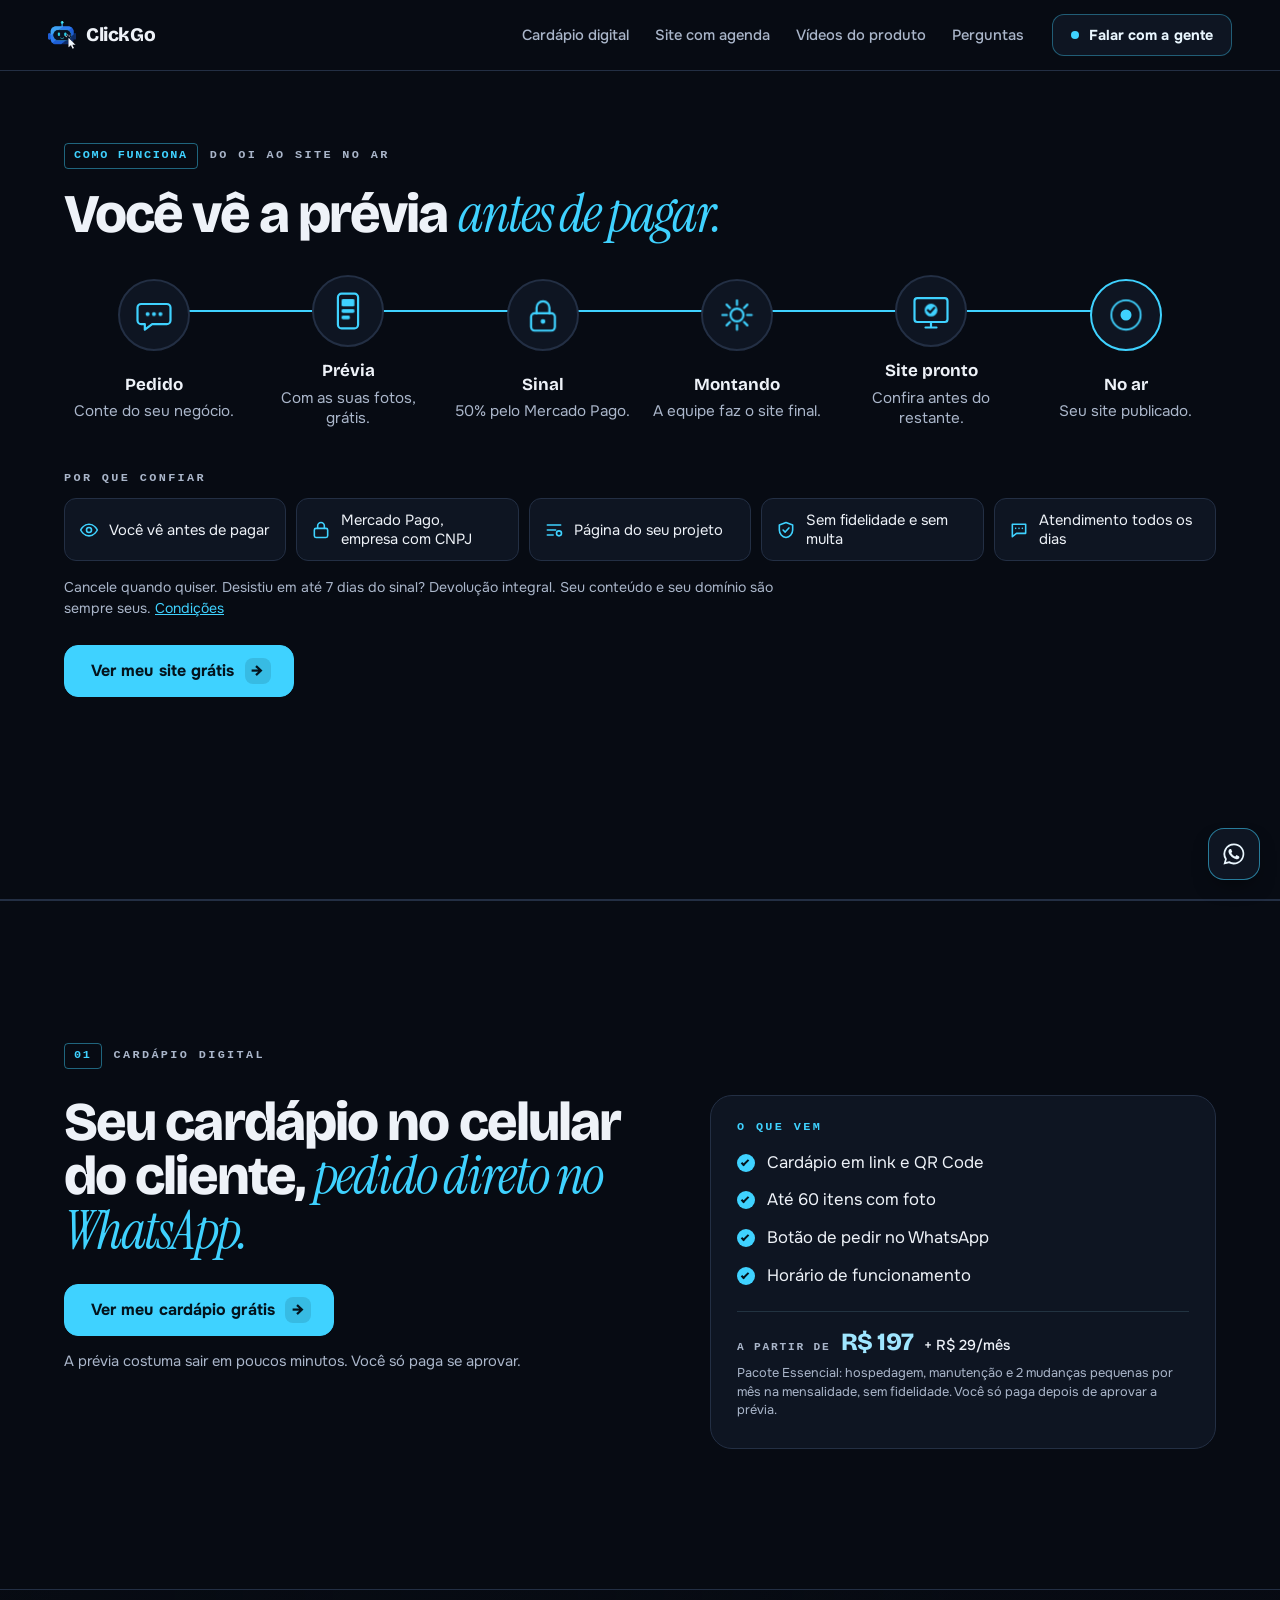
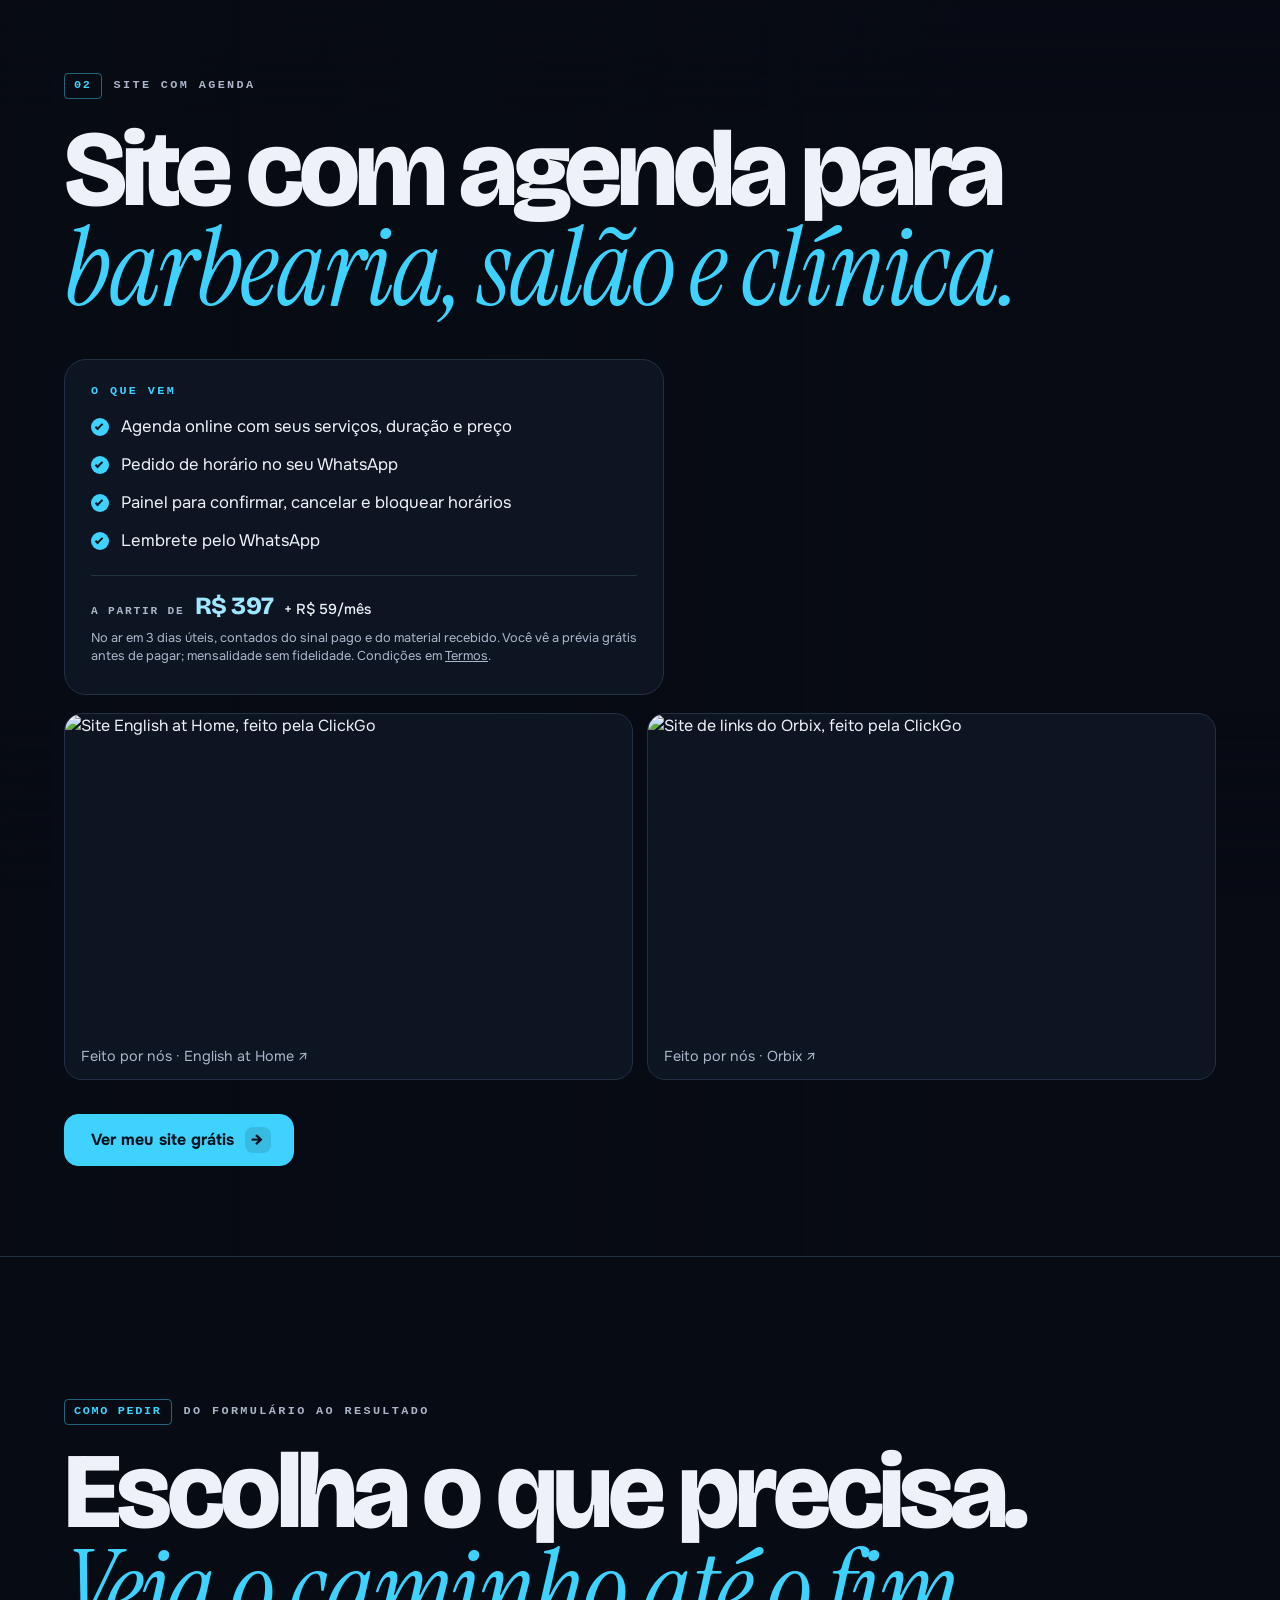
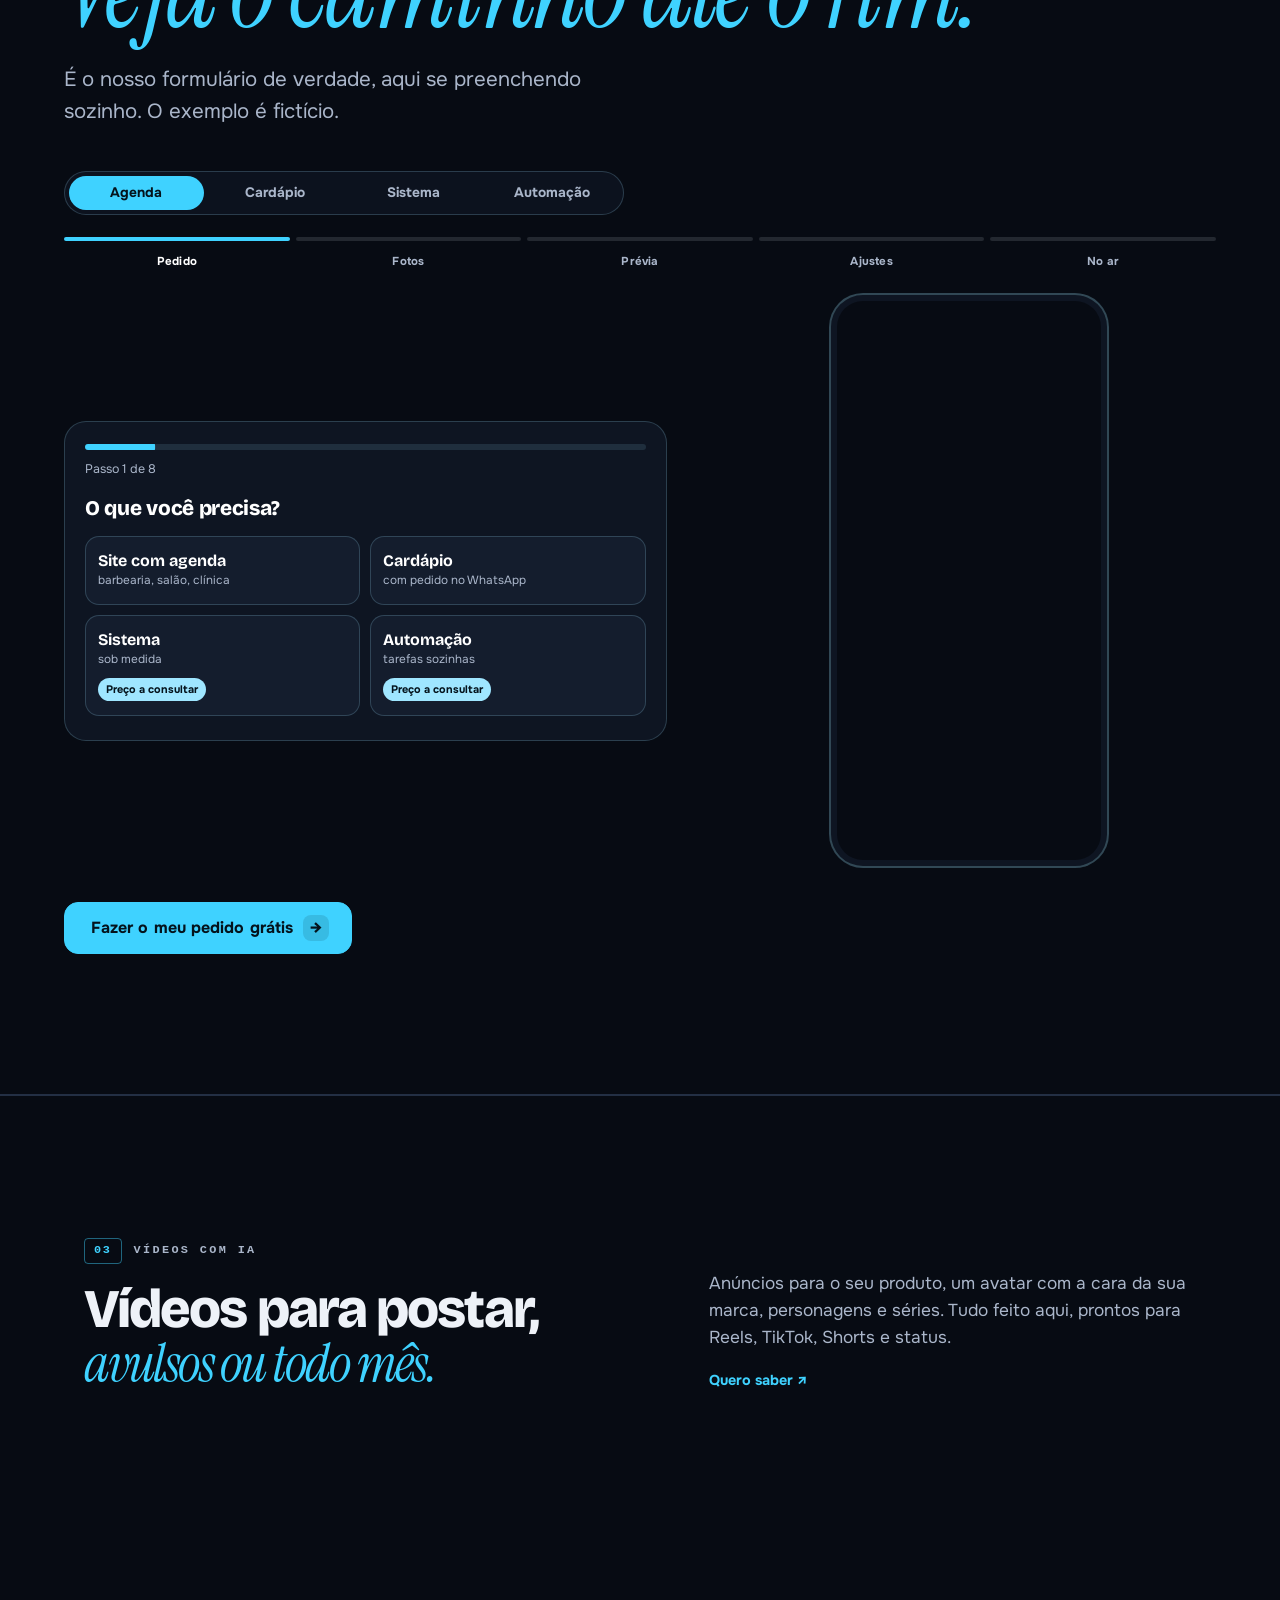
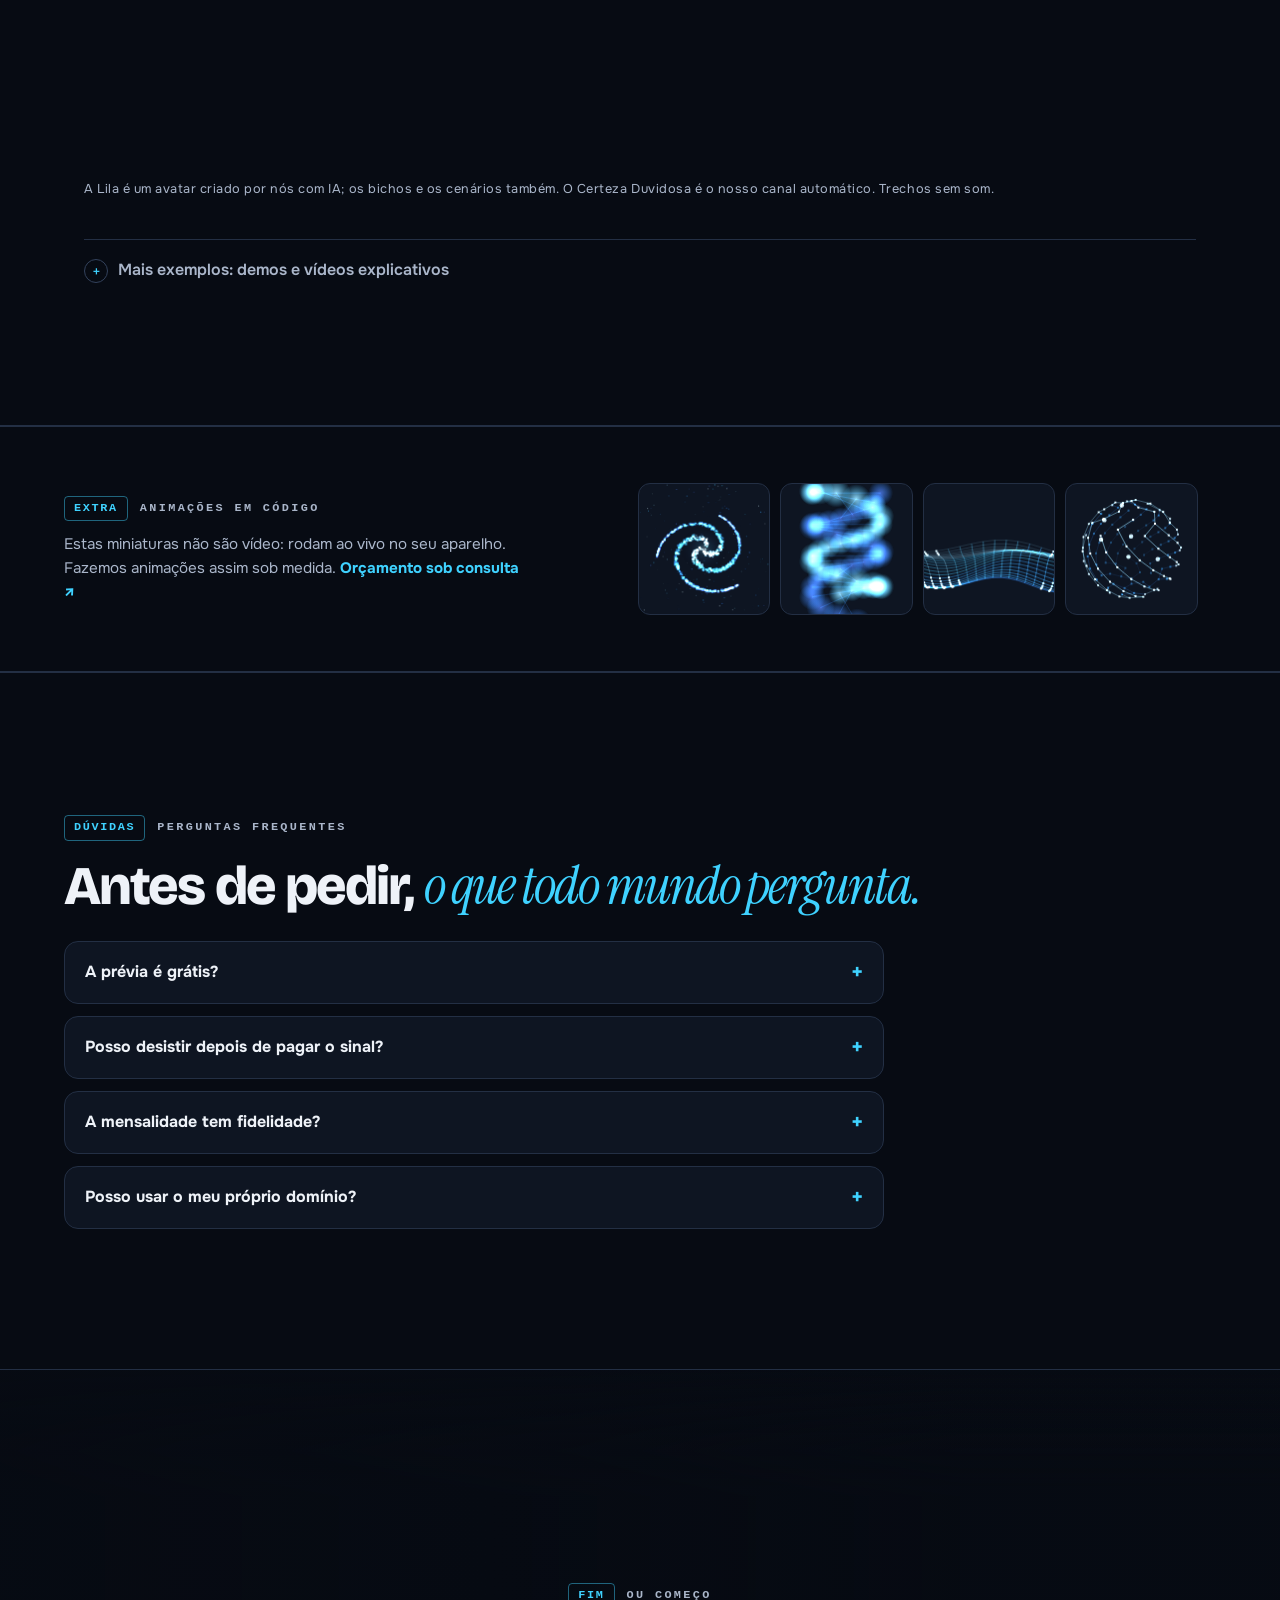
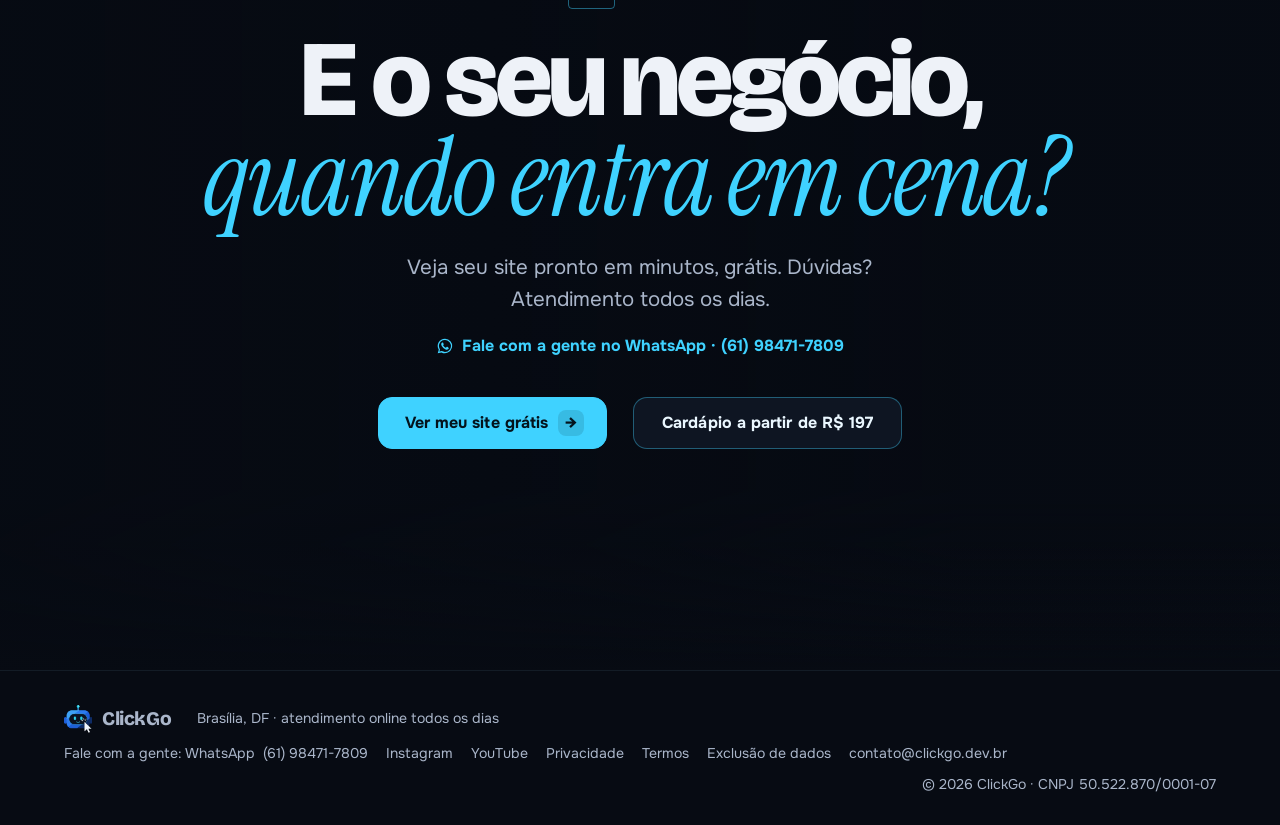
==== commit 5fd335e3: "Paleta unica do site (cg-cores.css): base neutra + azul do robo (marca) + ciano (destaque), contrast" ====
--- a/index.html
+++ b/index.html
@@ -27,10 +27,11 @@
 <link rel="preconnect" href="https://fonts.googleapis.com">
 <link rel="preconnect" href="https://fonts.gstatic.com" crossorigin>
 <link rel="prefetch" as="style" href="https://fonts.googleapis.com/css2?family=Bricolage+Grotesque:opsz,wght@12..96,700..800&family=Instrument+Serif:ital@1&family=Onest:wght@400;500;700&display=swap" data-fontes><noscript><link rel="stylesheet" href="https://fonts.googleapis.com/css2?family=Bricolage+Grotesque:opsz,wght@12..96,700..800&family=Instrument+Serif:ital@1&family=Onest:wght@400;500;700&display=swap"></noscript>
-<link rel="stylesheet" href="v5.css">
-<link rel="stylesheet" href="v6.css">
-<link rel="stylesheet" href="v7.css">
-<link rel="stylesheet" href="sem-vidro.css?v=2">
+<link rel="stylesheet" href="v5.css?v=p1">
+<link rel="stylesheet" href="v6.css?v=p1">
+<link rel="stylesheet" href="v7.css?v=p1">
+<link rel="stylesheet" href="sem-vidro.css?v=p1">
+<link rel="stylesheet" href="cg-cores.css?v=1">
 <script type="application/ld+json">
 {"@context":"https://schema.org","@graph":[{"@type":"ProfessionalService","@id":"https://clickgo.dev.br/#clickgo","name":"ClickGo","url":"https://clickgo.dev.br/","description":"Cardápio digital com pedido no WhatsApp e site com agenda para barbearia, salão e clínica em Brasília e no DF.","telephone":"+55-61-98471-7809","email":"contato@clickgo.dev.br","areaServed":[{"@type":"City","name":"Brasília"},{"@type":"AdministrativeArea","name":"Distrito Federal"}],"address":{"@type":"PostalAddress","addressLocality":"Brasília","addressRegion":"DF","addressCountry":"BR"},"logo":"https://clickgo.dev.br/assets/icon-512.png","sameAs":["https://www.instagram.com/clickgo.dev/","https://www.youtube.com/@clickgodev"]},{"@type":"Service","name":"Cardápio digital","serviceType":"Cardápio digital com pedido no WhatsApp","provider":{"@id":"https://clickgo.dev.br/#clickgo"},"areaServed":[{"@type":"City","name":"Brasília"},{"@type":"AdministrativeArea","name":"Distrito Federal"}],"url":"https://clickgo.dev.br/#cardapio","description":"Cardápio em link e QR Code, até 60 itens com foto e botão de pedir no WhatsApp. Pronto em 48 h.","offers":{"@type":"Offer","priceCurrency":"BRL","price":"197","url":"https://clickgo.dev.br/esboco/?tipo=cardapio","priceSpecification":[{"@type":"UnitPriceSpecification","price":"197","priceCurrency":"BRL","name":"Implantação (pacote Essencial)"},{"@type":"UnitPriceSpecification","price":"29","priceCurrency":"BRL","name":"Mensalidade (pacote Essencial)","unitText":"MONTH","referenceQuantity":{"@type":"QuantitativeValue","value":1,"unitCode":"MON"}}]}},{"@type":"Service","name":"Site com agenda","serviceType":"Site com agenda online para barbearia, salão e clínica","provider":{"@id":"https://clickgo.dev.br/#clickgo"},"areaServed":[{"@type":"City","name":"Brasília"},{"@type":"AdministrativeArea","name":"Distrito Federal"}],"url":"https://clickgo.dev.br/#site","description":"Site com agenda online: serviços com duração e preço, pedido de horário no WhatsApp e painel para confirmar, cancelar e bloquear horários.","offers":{"@type":"Offer","priceCurrency":"BRL","price":"397","url":"https://clickgo.dev.br/esboco/","priceSpecification":[{"@type":"UnitPriceSpecification","price":"397","priceCurrency":"BRL","name":"Implantação (pacote Essencial)"},{"@type":"UnitPriceSpecification","price":"59","priceCurrency":"BRL","name":"Mensalidade (pacote Essencial)","unitText":"MONTH","referenceQuantity":{"@type":"QuantitativeValue","value":1,"unitCode":"MON"}}]}},{"@type":"FAQPage","mainEntity":[{"@type":"Question","name":"A prévia é grátis?","acceptedAnswer":{"@type":"Answer","text":"Sim. Você preenche o formulário e recebe uma prévia do seu site, montada com as informações e as fotos que enviou. Pedir e ajustar a prévia é grátis e não obriga a contratar: você só paga se aprovar um pacote."}},{"@type":"Question","name":"Posso desistir depois de pagar o sinal?","acceptedAnswer":{"@type":"Answer","text":"Pode. Você tem até 7 dias depois do pagamento do sinal para desistir e receber todo o valor pago de volta (art. 49 do Código de Defesa do Consumidor). É só pedir no chat da página do seu pedido ou pelo e-mail contato@clickgo.dev.br."}},{"@type":"Question","name":"A mensalidade tem fidelidade?","acceptedAnswer":{"@type":"Answer","text":"Não. Cancele quando quiser, sem multa, sem fidelidade e sem aviso prévio. O site fica no ar até o fim do período já pago."}},{"@type":"Question","name":"Posso usar o meu próprio domínio?","acceptedAnswer":{"@type":"Answer","text":"Pode. O domínio (seunegocio.com.br) fica no seu nome ou CNPJ e o registro anual é pago por você direto ao registrador. Nós ligamos o domínio ao seu site sem custo adicional, e ele continua seu se você cancelar."}}]}]}
 </script>
@@ -383,7 +384,7 @@
 
 <script src="pixel.js?v=2" defer></script>
 <script src="contato.js" defer></script>
-<script src="script.js" defer></script>
+<script src="script.js?v=p1" defer></script>
 <script src="v5.js" defer></script>
 <script src="v6.js" defer></script>
 <script src="v7.js" defer></script>
--- a/v5.css
+++ b/v5.css
@@ -1,15 +1,15 @@
 /* ClickGo v5: vídeo primeiro, cenas como cortes de filme. Só cores frias. */
 :root {
-  --preto: #02050c;
-  --noite: #060d1c;
+  --preto: #070b13;
+  --noite: #070b13;
   --txt: #ecf7ff;
-  --txt-2: #9fb6d3;
+  --txt-2: #aab6ca;
   --ciano: #3fd2ff;
-  --azul: #3a86ff;
-  --ceu: #a6e6ff;
-  --agua: #34e0c0;
-  --vidro: rgba(4, 10, 22, .82);
-  --borda: rgba(166, 230, 255, .18);
+  --azul: #4c8df6;
+  --ceu: #9fe6ff;
+  --agua: #3fd2ff;
+  --vidro: rgba(7, 11, 19, .82);
+  --borda: rgba(159, 230, 255, .18);
   --titulo: 'Bricolage Grotesque', 'Onest', system-ui, sans-serif;
   --serifa: 'Instrument Serif', Georgia, serif;
   --mola: cubic-bezier(.16, 1, .3, 1);
@@ -24,7 +24,7 @@
 :focus-visible { outline: 3px solid var(--ceu); outline-offset: 3px; }
 
 /* ===== topo ===== */
-.topo { position: fixed; inset: 0 0 auto 0; z-index: 30; display: flex; align-items: center; gap: 28px; padding: 14px clamp(16px, 4vw, 48px); background: linear-gradient(180deg, rgba(2, 5, 12, .96) 55%, rgba(2, 5, 12, 0)); }
+.topo { position: fixed; inset: 0 0 auto 0; z-index: 30; display: flex; align-items: center; gap: 28px; padding: 14px clamp(16px, 4vw, 48px); background: linear-gradient(180deg, rgba(7, 11, 19, .96) 55%, rgba(7, 11, 19, 0)); }
 .marca { display: inline-flex; align-items: center; gap: 10px; text-decoration: none; font: 800 1.2rem/1 var(--titulo); letter-spacing: -.02em; }
 .marca img { height: 28px; width: auto; }
 .menu { display: none; gap: 26px; margin-left: auto; }
@@ -34,9 +34,9 @@
 
 /* ===== botões ===== */
 .btn { display: inline-flex; align-items: center; justify-content: center; gap: 10px; min-height: 52px; padding: 0 28px; border-radius: 999px; font: 700 1rem/1 'Onest', sans-serif; text-decoration: none; transition: transform .25s var(--mola), box-shadow .25s, background .25s; }
-.btn-prim { color: #021019; background: linear-gradient(100deg, var(--ceu), var(--ciano) 55%, var(--agua)); box-shadow: 0 12px 40px -12px rgba(63, 210, 255, .7); }
+.btn-prim { color: #04131c; background: linear-gradient(100deg, var(--ceu), var(--ciano) 55%, var(--agua)); box-shadow: 0 12px 40px -12px rgba(63, 210, 255, .7); }
 .btn-prim:hover { transform: translateY(-2px); box-shadow: 0 18px 50px -12px rgba(63, 210, 255, .85); }
-.btn-linha { min-height: 42px; padding: 0 18px; font-size: .9rem; color: var(--txt); border: 1px solid var(--borda); background: rgba(2, 5, 12, .72); margin-left: auto; }
+.btn-linha { min-height: 42px; padding: 0 18px; font-size: .9rem; color: var(--txt); border: 1px solid var(--borda); background: rgba(7, 11, 19, .72); margin-left: auto; }
 @media (min-width: 900px) { .btn-linha { margin-left: 0; } }
 .btn-linha:hover { border-color: var(--ciano); }
 .btn-texto { color: var(--ceu); font-weight: 700; text-decoration: none; }
@@ -51,13 +51,13 @@
 .abertura .cena-video { height: 100%; -webkit-mask-image: none; mask-image: none; }
 .cena::before { content: ''; position: absolute; inset: 0; z-index: -1; pointer-events: none;
   /* escuro só do lado do texto (esquerda), o resto do vídeo fica limpo */
-  background: linear-gradient(90deg, rgba(2, 5, 12, .78), rgba(2, 5, 12, .45) 45%, rgba(2, 5, 12, .05) 75%), linear-gradient(180deg, rgba(2, 5, 12, .9), transparent 9%, transparent 86%, var(--preto)); }
-@media (max-width: 699px) { .cena::before { background: linear-gradient(180deg, rgba(2, 5, 12, .9), rgba(2, 5, 12, .35) 8%, rgba(2, 5, 12, .55) 55%, var(--preto)); } }
+  background: linear-gradient(90deg, rgba(7, 11, 19, .78), rgba(7, 11, 19, .45) 45%, rgba(7, 11, 19, .05) 75%), linear-gradient(180deg, rgba(7, 11, 19, .9), transparent 9%, transparent 86%, var(--preto)); }
+@media (max-width: 699px) { .cena::before { background: linear-gradient(180deg, rgba(7, 11, 19, .9), rgba(7, 11, 19, .35) 8%, rgba(7, 11, 19, .55) 55%, var(--preto)); } }
 .cena-in { position: relative; width: 100%; max-width: 1240px; margin: 0 auto; }
 .cena-in.centro { text-align: center; }
 
 .slate { display: inline-flex; align-items: center; gap: 12px; margin-bottom: 22px; font: 600 .74rem/1 ui-monospace, 'Cascadia Mono', Consolas, monospace; letter-spacing: .2em; text-transform: uppercase; color: var(--txt-2); }
-.slate b { padding: 6px 9px; border-radius: 4px; color: #021019; background: var(--ceu); letter-spacing: .14em; }
+.slate b { padding: 6px 9px; border-radius: 4px; color: #04131c; background: var(--ceu); letter-spacing: .14em; }
 .grande { font: 800 clamp(2.7rem, 8.4vw, 7.4rem)/.92 var(--titulo); letter-spacing: -.045em; }
 .grande em, h1 em { font-family: var(--serifa); font-weight: 400; font-style: italic; letter-spacing: -.02em; background: linear-gradient(95deg, var(--ceu), var(--ciano) 45%, var(--agua)); -webkit-background-clip: text; background-clip: text; color: transparent; padding-right: .08em; }
 .sub { margin-top: 22px; max-width: 560px; font-size: clamp(1.05rem, 1.6vw, 1.3rem); color: var(--txt-2); }
@@ -66,7 +66,7 @@
 /* ===== abertura ===== */
 .abertura { align-items: flex-end; padding-bottom: clamp(70px, 12vh, 140px); }
 .abertura .cena-video { opacity: .9; }
-.abertura::before { background: linear-gradient(180deg, rgba(2, 5, 12, .55), transparent 30%, rgba(2, 5, 12, .25) 55%, var(--preto)), radial-gradient(80% 60% at 15% 85%, rgba(2, 5, 12, .7), transparent 70%); }
+.abertura::before { background: linear-gradient(180deg, rgba(7, 11, 19, .55), transparent 30%, rgba(7, 11, 19, .25) 55%, var(--preto)), radial-gradient(80% 60% at 15% 85%, rgba(7, 11, 19, .7), transparent 70%); }
 .abertura .cena-txt { position: relative; width: 100%; max-width: 1240px; margin: 0 auto; }
 .claquete { font: 600 .78rem/1 ui-monospace, Consolas, monospace; letter-spacing: .32em; text-transform: uppercase; color: var(--ceu); margin-bottom: 20px; }
 .claquete span { color: var(--txt); }
@@ -74,7 +74,7 @@
 h1 .l { display: block; }
 .faixa { position: absolute; left: 0; right: 0; height: 0; background: #000; z-index: 2; pointer-events: none; }
 .faixa-topo { top: 0; } .faixa-base { bottom: 0; }
-.timecode { position: absolute; right: clamp(16px, 4vw, 48px); bottom: 22px; z-index: 3; font: 600 .68rem/1 ui-monospace, Consolas, monospace; letter-spacing: .2em; color: rgba(166, 230, 255, .6); }
+.timecode { position: absolute; right: clamp(16px, 4vw, 48px); bottom: 22px; z-index: 3; font: 600 .68rem/1 ui-monospace, Consolas, monospace; letter-spacing: .2em; color: rgba(159, 230, 255, .6); }
 @media (max-width: 699px) { .timecode { display: none; } }
 
 /* ===== corte entre cenas (só com JS e movimento liberado) ===== */
@@ -125,8 +125,8 @@
 @media (min-width: 960px) { .duas { grid-template-columns: 1.2fr .8fr; } }
 .conversa { position: relative; display: grid; gap: 10px; padding: 46px 20px 22px; border-radius: 24px; background: var(--vidro); border: 1px solid var(--borda); max-width: 420px; }
 .b { max-width: 82%; padding: 11px 15px; border-radius: 18px; font-size: .98rem; }
-.b.cli { justify-self: end; background: rgba(166, 230, 255, .12); border-bottom-right-radius: 6px; }
-.b.bot { justify-self: start; background: linear-gradient(120deg, rgba(52, 224, 192, .22), rgba(63, 210, 255, .16)); border: 1px solid rgba(52, 224, 192, .3); border-bottom-left-radius: 6px; }
+.b.cli { justify-self: end; background: rgba(159, 230, 255, .12); border-bottom-right-radius: 6px; }
+.b.bot { justify-self: start; background: linear-gradient(120deg, rgba(63, 210, 255, .22), rgba(63, 210, 255, .16)); border: 1px solid rgba(63, 210, 255, .3); border-bottom-left-radius: 6px; }
 .conversa .selo-ex { top: 14px; left: 18px; right: auto; }
 .js-v5 .conversa .b { opacity: 0; transform: translateY(14px) scale(.96); }
 .js-v5 .em-cena .conversa .b { animation: balao .5s var(--mola) forwards; }
@@ -154,7 +154,7 @@
 }
 
 /* ===== no canto: animações e orçamento ===== */
-.canto { padding: 64px clamp(16px, 5vw, 72px); border-top: 1px solid rgba(166, 230, 255, .08); border-bottom: 1px solid rgba(166, 230, 255, .08); background: #03070f; }
+.canto { padding: 64px clamp(16px, 5vw, 72px); border-top: 1px solid rgba(159, 230, 255, .08); border-bottom: 1px solid rgba(159, 230, 255, .08); background: #03070f; }
 .canto-in { max-width: 1240px; margin: 0 auto; }
 .canto .slate { margin-bottom: 18px; }
 .mini-grade { display: grid; grid-template-columns: repeat(2, 1fr); gap: 10px; max-width: 760px; }
@@ -168,7 +168,7 @@
 .fim .cena-video { opacity: .75; }
 
 /* ===== rodapé ===== */
-.rodape { display: flex; flex-wrap: wrap; align-items: center; gap: 10px 26px; padding: 34px clamp(16px, 5vw, 72px) 110px; color: var(--txt-2); font-size: .88rem; border-top: 1px solid rgba(166, 230, 255, .08); }
+.rodape { display: flex; flex-wrap: wrap; align-items: center; gap: 10px 26px; padding: 34px clamp(16px, 5vw, 72px) 110px; color: var(--txt-2); font-size: .88rem; border-top: 1px solid rgba(159, 230, 255, .08); }
 .rodape-links { display: flex; flex-wrap: wrap; gap: 8px 18px; }
 .rodape-links a { color: var(--txt-2); text-decoration: none; }
 .rodape-links a:hover { color: var(--txt); text-decoration: underline; }
@@ -176,7 +176,7 @@
 @media (min-width: 760px) { .rodape { padding-bottom: 34px; } }
 
 /* ===== botão flutuante (celular) ===== */
-.flutuante { position: fixed; left: 16px; right: 16px; bottom: 14px; z-index: 40; display: flex; align-items: center; justify-content: center; min-height: 52px; border-radius: 999px; font-weight: 700; text-decoration: none; color: #021019; background: linear-gradient(100deg, var(--ceu), var(--ciano) 55%, var(--agua)); box-shadow: 0 12px 40px -10px rgba(63, 210, 255, .8); transform: translateY(140%); transition: transform .4s var(--mola); }
+.flutuante { position: fixed; left: 16px; right: 16px; bottom: 14px; z-index: 40; display: flex; align-items: center; justify-content: center; min-height: 52px; border-radius: 999px; font-weight: 700; text-decoration: none; color: #04131c; background: linear-gradient(100deg, var(--ceu), var(--ciano) 55%, var(--agua)); box-shadow: 0 12px 40px -10px rgba(63, 210, 255, .8); transform: translateY(140%); transition: transform .4s var(--mola); }
 .flutuante.mostra { transform: none; }
 @media (min-width: 760px) { .flutuante { display: none; } }
 
@@ -195,9 +195,9 @@
 
 /* ===== escolha no topo: cada produto com o seu caminho ===== */
 .escolha { display: flex; flex-wrap: wrap; gap: 10px; margin-top: 30px; }
-.escolha a { display: inline-flex; align-items: center; gap: 10px; padding: 10px 16px 10px 10px; border-radius: 999px; text-decoration: none; font-weight: 600; font-size: .95rem; background: rgba(2, 5, 12, .8); border: 1px solid var(--borda); transition: border-color .2s, background .2s; }
+.escolha a { display: inline-flex; align-items: center; gap: 10px; padding: 10px 16px 10px 10px; border-radius: 999px; text-decoration: none; font-weight: 600; font-size: .95rem; background: rgba(7, 11, 19, .8); border: 1px solid var(--borda); transition: border-color .2s, background .2s; }
 .escolha a:hover { border-color: var(--ciano); background: rgba(10, 30, 60, .7); }
-.escolha b { display: grid; place-items: center; width: 30px; height: 30px; border-radius: 50%; font: 700 .72rem/1 ui-monospace, Consolas, monospace; color: #021019; background: var(--ceu); }
+.escolha b { display: grid; place-items: center; width: 30px; height: 30px; border-radius: 50%; font: 700 .72rem/1 ui-monospace, Consolas, monospace; color: #04131c; background: var(--ceu); }
 .js-v5 .abertura .escolha { opacity: 0; transform: translateY(30px); }
 .js-v5.v5-pronto .abertura .escolha { opacity: 1; transform: none; transition: opacity 1s ease 1.1s, transform 1.2s var(--mola) 1.1s; }
 @media (max-width: 699px) { .escolha a { font-size: .88rem; padding: 8px 14px 8px 8px; } .escolha b { width: 26px; height: 26px; } }
@@ -211,7 +211,7 @@
 .checks { list-style: none; padding: 0; margin: 0; display: grid; gap: 12px; }
 .checks li { position: relative; padding-left: 30px; font-size: 1.04rem; }
 .checks li::before { content: ''; position: absolute; left: 0; top: 4px; width: 18px; height: 18px; border-radius: 50%; background: linear-gradient(135deg, var(--ceu), var(--agua)); }
-.checks li::after { content: ''; position: absolute; left: 6px; top: 8px; width: 4px; height: 8px; border: solid #021019; border-width: 0 2px 2px 0; transform: rotate(45deg); }
+.checks li::after { content: ''; position: absolute; left: 6px; top: 8px; width: 4px; height: 8px; border: solid #04131c; border-width: 0 2px 2px 0; transform: rotate(45deg); }
 .checks b { color: var(--ceu); }
 .linha-tempo { list-style: none; padding: 0; margin: 0; display: grid; gap: 14px; position: relative; }
 .linha-tempo li { display: grid; grid-template-columns: 56px 1fr; gap: 12px; align-items: baseline; font-size: 1.02rem; }
@@ -240,4 +240,4 @@
 
 /* passagem contínua: a seção já começa com conteúdo, sem bloco vazio no topo */
 .cena:not(.abertura) { padding-top: clamp(72px, 9vh, 96px); }
-@media (max-width: 699px) { .topo { background: rgba(2, 5, 12, .95); } }
+@media (max-width: 699px) { .topo { background: rgba(7, 11, 19, .95); } }
--- a/v6.css
+++ b/v6.css
@@ -1,30 +1,30 @@
 /* ClickGo v7: minimalista. Fundo escuro, um acento ciano, tipografia forte, muito respiro, movimento discreto.
    Este arquivo vem depois do v5.css e o deixa mais limpo; as seções novas (fita de vídeos, mapa, animações) moram aqui. */
 :root {
-  --ac: #4cc9ff;
-  --ac-fraco: rgba(76, 201, 255, .14);
+  --ac: #3fd2ff;
+  --ac-fraco: rgba(63, 210, 255, .14);
   --linha: rgba(236, 247, 255, .1);
   --linha-2: rgba(236, 247, 255, .18);
-  --cartao: #070c16;
+  --cartao: #070b13;
 }
 
 /* ===== limpeza geral do v5 ===== */
 .grande em, h1 em { background: none; -webkit-text-fill-color: currentColor; color: var(--ac); }
 .medio em { color: var(--ac); }
-.btn-prim, .flutuante { color: #021019; background: var(--ac); box-shadow: none; }
-.btn-prim:hover { box-shadow: none; transform: translateY(-1px); background: #7ad8ff; }
+.btn-prim, .flutuante { color: #04131c; background: var(--ac); box-shadow: none; }
+.btn-prim:hover { box-shadow: none; transform: translateY(-1px); background: #7fdfff; }
 .btn-linha:hover { border-color: var(--ac); }
 .slate { color: var(--txt-2); }
-.slate b { color: var(--ac); background: transparent; border: 1px solid rgba(76, 201, 255, .45); }
+.slate b { color: var(--ac); background: transparent; border: 1px solid rgba(63, 210, 255, .45); }
 .claquete { color: var(--ac); }
-.escolha b { background: transparent; color: var(--ac); border: 1px solid rgba(76, 201, 255, .45); }
-.escolha a { background: rgba(2, 5, 12, .7); border-color: var(--linha-2); }
-.escolha a:hover { background: rgba(2, 5, 12, .85); border-color: var(--ac); }
+.escolha b { background: transparent; color: var(--ac); border: 1px solid rgba(63, 210, 255, .45); }
+.escolha a { background: rgba(7, 11, 19, .7); border-color: var(--linha-2); }
+.escolha a:hover { background: rgba(7, 11, 19, .85); border-color: var(--ac); }
 .checks li::before { background: var(--ac); }
 .linha-tempo b, .checks b, .btn-texto { color: var(--ac); }
 .ficha-bloco, .conversa, .tela { background: var(--cartao); border-color: var(--linha); }
 .ficha-bloco h3 { color: var(--ac); }
-.b.bot { background: var(--ac-fraco); border-color: rgba(76, 201, 255, .3); }
+.b.bot { background: var(--ac-fraco); border-color: rgba(63, 210, 255, .3); }
 .b.cli { background: rgba(236, 247, 255, .07); }
 .tela:hover { border-color: var(--linha-2); transform: none; }
 /* menos efeito: sem o "corte" de cena, vídeo de fundo mais calmo, entrada curta */
@@ -54,7 +54,7 @@
 /* o vídeo não recebe o mouse: assim o navegador não desenha o botão de "picture-in-picture"/tela cheia por cima do clipe */
 .rcard video, .vcard video { pointer-events: none; }
 .rcard video { display: block; width: 100%; height: 100%; object-fit: cover; }
-.rcard figcaption { position: absolute; left: 10px; bottom: 10px; padding: 5px 9px; border-radius: 999px; font: 600 .66rem/1 ui-monospace, Consolas, monospace; letter-spacing: .06em; color: var(--txt); background: rgba(2, 5, 12, .72); backdrop-filter: blur(6px); white-space: nowrap; max-width: calc(100% - 20px); overflow: hidden; text-overflow: ellipsis; }
+.rcard figcaption { position: absolute; left: 10px; bottom: 10px; padding: 5px 9px; border-radius: 999px; font: 600 .66rem/1 ui-monospace, Consolas, monospace; letter-spacing: .06em; color: var(--txt); background: rgba(7, 11, 19, .72); backdrop-filter: blur(6px); white-space: nowrap; max-width: calc(100% - 20px); overflow: hidden; text-overflow: ellipsis; }
 @media (max-width: 699px) { .rcard figcaption { left: 8px; bottom: 8px; padding: 4px 7px; font-size: .58rem; letter-spacing: .02em; max-width: calc(100% - 16px); } }
 .v7-leg { margin-top: 22px; }
 /* sem animação: a fita vira uma faixa que se arrasta */
@@ -70,7 +70,7 @@
 .vgrade { display: grid; grid-template-columns: repeat(5, 1fr); gap: 12px; margin-top: 22px; }
 .vcard { position: relative; margin: 0; border-radius: 12px; overflow: hidden; background: #000; border: 1px solid var(--linha); aspect-ratio: 9 / 16; }
 .vcard video { width: 100%; height: 100%; object-fit: cover; }
-.vcard::after { content: ''; position: absolute; inset: 0; pointer-events: none; background: linear-gradient(180deg, transparent 62%, rgba(2, 5, 12, .9)); }
+.vcard::after { content: ''; position: absolute; inset: 0; pointer-events: none; background: linear-gradient(180deg, transparent 62%, rgba(7, 11, 19, .9)); }
 .vcard figcaption { position: absolute; left: 10px; right: 10px; bottom: 8px; z-index: 1; display: grid; }
 .vcard figcaption b { font: 700 .85rem/1.2 var(--titulo); }
 .vcard figcaption span { font-size: .74rem; color: var(--txt-2); }
@@ -99,7 +99,7 @@
 .mapa.nivel2 .m-n2 { opacity: 1; pointer-events: auto; }
 .m-no { cursor: pointer; }
 .m-toque { fill: transparent; }
-.m-pulso { fill: #bdf0ff; filter: drop-shadow(0 0 4px var(--ac)); }
+.m-pulso { fill: #9fe6ff; filter: drop-shadow(0 0 4px var(--ac)); }
 .m-pulso.volta { fill: var(--ac); }
 .parado .m-pulsos { display: none; }
 .m-ramo { fill: none; stroke: var(--ac); stroke-width: 1.4; stroke-dasharray: 1; stroke-dashoffset: 1; opacity: .8; }
@@ -116,7 +116,7 @@
 .sis-lista > div.ativo dt { color: var(--ac); }
 .galhos { list-style: none; margin: 10px 0 0; padding: 0; display: flex; flex-wrap: wrap; gap: 6px; }
 .galhos li { font-size: .78rem; line-height: 1.2; padding: 4px 10px; border: 1px solid var(--linha-2); border-radius: 999px; color: var(--txt-2); transition: border-color .2s, color .2s; }
-.sis-lista > div.ativo .galhos li { border-color: rgba(76, 201, 255, .5); color: var(--txt); }
+.sis-lista > div.ativo .galhos li { border-color: rgba(63, 210, 255, .5); color: var(--txt); }
 .sis-lista { margin: 0; display: grid; }
 .sis-lista > div { display: grid; grid-template-columns: 9.5em 1fr; gap: 4px 20px; padding: 16px 0; border-top: 1px solid var(--linha); }
 .sis-lista > div:last-child { border-bottom: 1px solid var(--linha); }
@@ -146,10 +146,10 @@
 
 /* 21/10/2026: venda puxada para o CARDÁPIO DIGITAL e para a velocidade (esboço em ~1 min) */
 .abertura h1.h1-rapido { font-size: clamp(2.6rem, 8.6vw, 7.6rem); }
-.btn-sec { color: var(--txt); border: 1px solid var(--borda); background: rgba(2, 5, 12, .6); }
+.btn-sec { color: var(--txt); border: 1px solid var(--borda); background: rgba(7, 11, 19, .6); }
 .btn-sec:hover { border-color: var(--ciano); transform: translateY(-2px); }
 .selo-atend { display: inline-flex; align-items: center; gap: 9px; margin-top: 18px; font-size: .92rem; color: var(--txt-2); }
-.selo-atend span { width: 8px; height: 8px; border-radius: 50%; background: var(--agua); box-shadow: 0 0 0 4px rgba(52, 224, 192, .18); }
+.selo-atend span { width: 8px; height: 8px; border-radius: 50%; background: var(--agua); box-shadow: 0 0 0 4px rgba(63, 210, 255, .18); }
 .cd9 { display: grid; gap: 40px; margin-top: 8px; }
 @media (min-width: 900px) { .cd9 { grid-template-columns: 1.15fr 1fr; gap: 64px; align-items: start; } }
 .cd9-preco { display: flex; flex-wrap: wrap; align-items: baseline; gap: 6px 12px; margin: 26px 0 10px; }
--- a/v7.css
+++ b/v7.css
@@ -8,7 +8,7 @@
 .sis-lista > .sc:last-child { border-bottom: 1px solid var(--linha-2); }
 .sis-lista > .sc {
   position: relative; display: block; grid-template-columns: none; padding: 20px 18px 18px; border-radius: 18px; cursor: pointer; outline: none;
-  background: linear-gradient(160deg, rgba(76, 201, 255, .07), rgba(76, 201, 255, 0) 55%), #08101e;
+  background: linear-gradient(160deg, rgba(63, 210, 255, .07), rgba(63, 210, 255, 0) 55%), #0e1522;
   border: 1px solid var(--linha-2); overflow: hidden;
   transition: border-color .3s, box-shadow .3s, transform .5s var(--mola), opacity .6s var(--mola);
 }
@@ -16,12 +16,12 @@
   content: ''; position: absolute; left: 0; top: 0; height: 2px; width: 100%;
   background: linear-gradient(90deg, transparent, var(--ac), transparent); transform: translateX(-100%); opacity: 0;
 }
-.sc:hover, .sc.ativo, .sc:focus-visible { border-color: rgba(76, 201, 255, .55); box-shadow: 0 0 0 1px rgba(76, 201, 255, .18), 0 18px 50px -20px rgba(76, 201, 255, .45); }
+.sc:hover, .sc.ativo, .sc:focus-visible { border-color: rgba(63, 210, 255, .55); box-shadow: 0 0 0 1px rgba(63, 210, 255, .18), 0 18px 50px -20px rgba(63, 210, 255, .45); }
 .sc:focus-visible { box-shadow: 0 0 0 2px var(--ac); }
 .sc-cab { display: grid; grid-template-columns: 52px minmax(0, 1fr) auto; gap: 14px; align-items: center; }
 .sc-ic {
   width: 52px; height: 52px; border-radius: 14px; display: grid; place-items: center; color: var(--ac);
-  background: radial-gradient(circle at 30% 25%, rgba(76, 201, 255, .28), rgba(76, 201, 255, .05) 70%); border: 1px solid rgba(76, 201, 255, .3);
+  background: radial-gradient(circle at 30% 25%, rgba(63, 210, 255, .28), rgba(63, 210, 255, .05) 70%); border: 1px solid rgba(63, 210, 255, .3);
 }
 .sc-ic svg { width: 34px; height: 34px; fill: none; stroke: currentColor; stroke-width: 2.2; stroke-linecap: round; stroke-linejoin: round; overflow: visible; }
 .sc-ic .ic-cheio { fill: currentColor; stroke: none; }
@@ -38,7 +38,7 @@
 }
 .sis-lista .galhos li::before { content: ''; width: 7px; height: 7px; border-radius: 50%; background: rgba(236, 247, 255, .25); transition: background .4s, box-shadow .4s; flex: none; }
 .sc.visto .galhos li::before, .sc.ativo .galhos li::before { background: var(--ac); box-shadow: 0 0 8px var(--ac); }
-.sc.ativo .galhos li { border-color: rgba(76, 201, 255, .5); background: rgba(76, 201, 255, .08); }
+.sc.ativo .galhos li { border-color: rgba(63, 210, 255, .5); background: rgba(63, 210, 255, .08); }
 .sc-mais { display: none; }
 
 /* com JS: revelação ao rolar, galhos acendendo um a um */
@@ -98,8 +98,8 @@
 }
 .fd-trilho li::before { content: ''; position: absolute; top: 0; left: 0; right: 0; height: 4px; border-radius: 4px; background: rgba(236, 247, 255, .12); transition: background .5s, box-shadow .5s; }
 .fd-trilho li.ok { color: #fff; }
-.fd-trilho li.ok::before { background: var(--ac); box-shadow: 0 0 10px rgba(76, 201, 255, .7); }
-.fd-trilho li:last-child.ok::before { background: #34e0c0; box-shadow: 0 0 12px rgba(52, 224, 192, .8); }
+.fd-trilho li.ok::before { background: var(--ac); box-shadow: 0 0 10px rgba(63, 210, 255, .7); }
+.fd-trilho li:last-child.ok::before { background: #3fd2ff; box-shadow: 0 0 12px rgba(63, 210, 255, .8); }
 
 .fd-palco { display: grid; gap: 22px; align-items: center; }
 @media (min-width: 900px) { .fd-palco { grid-template-columns: minmax(0, 1.1fr) minmax(0, .9fr); gap: 56px; } }
@@ -107,62 +107,62 @@
 /* cartão do formulário (mesma cara do /esboco/) */
 .fd-form {
   position: relative; min-height: 300px; padding: 22px 20px 24px; border-radius: 22px;
-  background: rgba(10, 20, 38, .75); border: 1px solid rgba(166, 230, 255, .2);
-  box-shadow: 0 30px 80px -40px rgba(58, 134, 255, .55);
-}
-.fd-prog { height: 6px; border-radius: 6px; background: rgba(166, 230, 255, .12); overflow: hidden; }
-.fd-prog i { display: block; height: 100%; width: 100%; border-radius: inherit; background: linear-gradient(90deg, #3a86ff, #3fd2ff); transform-origin: 0 50%; transition: transform .7s var(--mola); }
+  background: rgba(14, 21, 34, .75); border: 1px solid rgba(159, 230, 255, .2);
+  box-shadow: 0 30px 80px -40px rgba(76, 141, 246, .55);
+}
+.fd-prog { height: 6px; border-radius: 6px; background: rgba(159, 230, 255, .12); overflow: hidden; }
+.fd-prog i { display: block; height: 100%; width: 100%; border-radius: inherit; background: linear-gradient(90deg, #4c8df6, #3fd2ff); transform-origin: 0 50%; transition: transform .7s var(--mola); }
 .fd-passo { margin: 10px 0 0; font-size: .78rem; color: var(--txt-2); }
 .fd-ps { margin-top: 18px; }
 .fd-t { margin: 0 0 14px; font: 800 1.3rem/1.2 var(--titulo); letter-spacing: -.015em; color: #fff; }
 .fd-gc { display: grid; grid-template-columns: 1fr 1fr; gap: 10px; }
-.fd-op { display: grid; gap: 2px; padding: 14px 12px; border-radius: 14px; border: 1px solid rgba(166, 230, 255, .2); background: rgba(14, 27, 51, .8); transition: border-color .35s, box-shadow .35s, transform .35s var(--mola); }
+.fd-op { display: grid; gap: 2px; padding: 14px 12px; border-radius: 14px; border: 1px solid rgba(159, 230, 255, .2); background: rgba(20, 29, 45, .8); transition: border-color .35s, box-shadow .35s, transform .35s var(--mola); }
 .fd-op b { font: 700 1rem var(--titulo); color: #fff; }
 .fd-op small { font-size: .74rem; color: var(--txt-2); }
 .fd-op.sel { border-color: #3fd2ff; box-shadow: 0 0 0 1px #3fd2ff, 0 10px 30px -12px rgba(63, 210, 255, .7); }
-.fd-cp { display: grid; gap: 4px; margin-bottom: 10px; padding: 10px 14px; border-radius: 12px; background: rgba(2, 5, 12, .6); border: 1px solid rgba(166, 230, 255, .2); }
+.fd-cp { display: grid; gap: 4px; margin-bottom: 10px; padding: 10px 14px; border-radius: 12px; background: rgba(7, 11, 19, .6); border: 1px solid rgba(159, 230, 255, .2); }
 .fd-cp small { font-size: .72rem; color: var(--txt-2); }
 .fd-cp b { min-height: 1.4em; font-weight: 600; color: #fff; white-space: nowrap; overflow: hidden; text-overflow: ellipsis; }
 .fd-dig.digitando::after { content: ''; display: inline-block; width: 2px; height: 1.05em; margin-left: 2px; vertical-align: -2px; background: #3fd2ff; animation: fd-cursor .8s steps(1) infinite; }
 @keyframes fd-cursor { 50% { opacity: 0; } }
 .fd-sug { display: flex; flex-wrap: wrap; gap: 6px; }
-.fd-sug i { font-style: normal; font-size: .76rem; padding: 4px 10px; border-radius: 999px; border: 1px solid rgba(166, 230, 255, .2); color: var(--txt-2); transition: all .35s; }
-.fd-sug i.sel { color: #021019; background: #3fd2ff; border-color: #3fd2ff; }
+.fd-sug i { font-style: normal; font-size: .76rem; padding: 4px 10px; border-radius: 999px; border: 1px solid rgba(159, 230, 255, .2); color: var(--txt-2); transition: all .35s; }
+.fd-sug i.sel { color: #04131c; background: #3fd2ff; border-color: #3fd2ff; }
 .fd-fotos { display: grid; grid-template-columns: repeat(3, 1fr); gap: 10px; }
-.fd-fotos span { position: relative; aspect-ratio: 1; border-radius: 12px; overflow: hidden; border: 1px solid rgba(166, 230, 255, .2); transition: opacity .5s var(--mola), transform .5s var(--mola); }
-.fd-fotos .f1 { background: radial-gradient(circle at 50% 38%, #f2c48d 0 14%, transparent 15%), linear-gradient(160deg, #23324f, #0d1830 60%, #3a86ff); }
+.fd-fotos span { position: relative; aspect-ratio: 1; border-radius: 12px; overflow: hidden; border: 1px solid rgba(159, 230, 255, .2); transition: opacity .5s var(--mola), transform .5s var(--mola); }
+.fd-fotos .f1 { background: radial-gradient(circle at 50% 38%, #f2c48d 0 14%, transparent 15%), linear-gradient(160deg, #23324f, #0d1830 60%, #4c8df6); }
 .fd-fotos .f2 { background: linear-gradient(0deg, #0d1830 0 30%, transparent 30%), repeating-linear-gradient(90deg, #1b2a4a 0 14px, #e8eef8 14px 18px, #c0392b 18px 22px), #1b2a4a; }
-.fd-fotos .f3 { background: radial-gradient(circle at 35% 40%, #34e0c0 0 10%, transparent 11%), radial-gradient(circle at 65% 60%, #3fd2ff 0 13%, transparent 14%), linear-gradient(200deg, #1a2440, #0b1426); }
-.fd-fotos span i { position: absolute; left: 8px; right: 8px; bottom: 8px; height: 4px; border-radius: 4px; background: rgba(2, 5, 12, .6); overflow: hidden; }
-.fd-fotos span i::after { content: ''; position: absolute; inset: 0; background: #34e0c0; transform-origin: 0 50%; transition: transform .9s var(--mola); }
+.fd-fotos .f3 { background: radial-gradient(circle at 35% 40%, #3fd2ff 0 10%, transparent 11%), radial-gradient(circle at 65% 60%, #3fd2ff 0 13%, transparent 14%), linear-gradient(200deg, #1a2440, #0e1522); }
+.fd-fotos span i { position: absolute; left: 8px; right: 8px; bottom: 8px; height: 4px; border-radius: 4px; background: rgba(7, 11, 19, .6); overflow: hidden; }
+.fd-fotos span i::after { content: ''; position: absolute; inset: 0; background: #3fd2ff; transform-origin: 0 50%; transition: transform .9s var(--mola); }
 .fd-cont { margin: 10px 0 0; font-size: .8rem; color: var(--txt-2); }
-.fd-bt { display: inline-flex; padding: 13px 22px; border-radius: 999px; font-weight: 700; color: #021019; background: linear-gradient(90deg, #3fd2ff, #a6e6ff); box-shadow: 0 12px 30px -10px rgba(63, 210, 255, .8); transition: transform .3s var(--mola); }
+.fd-bt { display: inline-flex; padding: 13px 22px; border-radius: 999px; font-weight: 700; color: #04131c; background: linear-gradient(90deg, #3fd2ff, #9fe6ff); box-shadow: 0 12px 30px -10px rgba(63, 210, 255, .8); transition: transform .3s var(--mola); }
 
 /* celular com a prévia */
 .fd-cel { position: relative; width: min(280px, 78vw); margin: 0 auto; }
 .fd-tela {
   position: relative; aspect-ratio: 9 / 18.5; border-radius: 34px; padding: 10px; overflow: hidden;
-  background: #02050c; border: 2px solid rgba(166, 230, 255, .28); box-shadow: 0 40px 90px -40px rgba(58, 134, 255, .8), inset 0 0 0 6px #0a1426;
+  background: #070b13; border: 2px solid rgba(159, 230, 255, .28); box-shadow: 0 40px 90px -40px rgba(76, 141, 246, .8), inset 0 0 0 6px #0e1522;
 }
 .fd-site { position: absolute; inset: 10px; border-radius: 26px; overflow: hidden; background: #f4f7fb; transition: opacity .6s var(--mola), transform .6s var(--mola); }
-.fd-hero { display: grid; gap: 6px; align-content: end; height: 52%; padding: 16px; color: #fff; background: radial-gradient(circle at 70% 25%, rgba(63, 210, 255, .55), transparent 55%), linear-gradient(170deg, #1e2a46, #0b1426); }
-.fd-hero small { font-size: .7rem; letter-spacing: .08em; text-transform: uppercase; color: #a6e6ff; }
+.fd-hero { display: grid; gap: 6px; align-content: end; height: 52%; padding: 16px; color: #fff; background: radial-gradient(circle at 70% 25%, rgba(63, 210, 255, .55), transparent 55%), linear-gradient(170deg, #1e2a46, #0e1522); }
+.fd-hero small { font-size: .7rem; letter-spacing: .08em; text-transform: uppercase; color: #9fe6ff; }
 .fd-hero strong { font: 800 1.2rem/1.1 var(--titulo); }
-.fd-cta { justify-self: start; margin-top: 6px; font-size: .72rem; font-weight: 700; padding: 8px 12px; border-radius: 999px; background: #34e0c0; color: #021019; }
+.fd-cta { justify-self: start; margin-top: 6px; font-size: .72rem; font-weight: 700; padding: 8px 12px; border-radius: 999px; background: #3fd2ff; color: #04131c; }
 .fd-blocos { display: grid; grid-template-columns: repeat(3, 1fr); gap: 8px; padding: 14px; }
 .fd-blocos i { aspect-ratio: 1; border-radius: 10px; background: linear-gradient(150deg, #cfdbee, #e6edf7); }
 .fd-linhas { display: grid; gap: 7px; padding: 0 14px; }
 .fd-linhas i { height: 7px; border-radius: 4px; background: #d6e0ee; }
 .fd-linhas i:nth-child(2) { width: 80%; } .fd-linhas i:nth-child(3) { width: 60%; }
-.fd-nasce { position: absolute; inset: 10px; border-radius: 26px; display: grid; align-content: start; gap: 10px; padding: 16px; background: #0a1426; opacity: 0; transition: opacity .5s; }
-.fd-nasce span { height: 14px; border-radius: 6px; background: linear-gradient(90deg, rgba(166, 230, 255, .08), rgba(166, 230, 255, .3), rgba(166, 230, 255, .08)); background-size: 200% 100%; }
+.fd-nasce { position: absolute; inset: 10px; border-radius: 26px; display: grid; align-content: start; gap: 10px; padding: 16px; background: #0e1522; opacity: 0; transition: opacity .5s; }
+.fd-nasce span { height: 14px; border-radius: 6px; background: linear-gradient(90deg, rgba(159, 230, 255, .08), rgba(159, 230, 255, .3), rgba(159, 230, 255, .08)); background-size: 200% 100%; }
 .fd-nasce span:first-child { height: 120px; border-radius: 14px; }
 .fd-nasce span:nth-child(3) { width: 70%; } .fd-nasce span:nth-child(4) { width: 45%; height: 28px; border-radius: 999px; }
-.fd-selo-prev { position: absolute; left: 50%; bottom: 22px; transform: translateX(-50%); white-space: nowrap; font-size: .72rem; font-weight: 700; padding: 6px 12px; border-radius: 999px; color: #021019; background: #a6e6ff; transition: opacity .4s, transform .4s var(--mola); }
+.fd-selo-prev { position: absolute; left: 50%; bottom: 22px; transform: translateX(-50%); white-space: nowrap; font-size: .72rem; font-weight: 700; padding: 6px 12px; border-radius: 999px; color: #04131c; background: #9fe6ff; transition: opacity .4s, transform .4s var(--mola); }
 .fd-noar {
   position: absolute; left: 50%; bottom: 46px; transform: translate(-50%, 0); display: grid; justify-items: center; gap: 4px; text-align: center;
-  width: max-content; max-width: 92%; padding: 14px 18px; border-radius: 18px; color: #021019; background: #34e0c0;
-  box-shadow: 0 0 0 6px rgba(52, 224, 192, .18), 0 20px 50px -14px rgba(52, 224, 192, .9); transition: opacity .5s var(--mola), transform .6s var(--mola);
+  width: max-content; max-width: 92%; padding: 14px 18px; border-radius: 18px; color: #04131c; background: #3fd2ff;
+  box-shadow: 0 0 0 6px rgba(63, 210, 255, .18), 0 20px 50px -14px rgba(63, 210, 255, .9); transition: opacity .5s var(--mola), transform .6s var(--mola);
 }
 .fd-noar b { font: 800 1.25rem/1 var(--titulo); }
 .fd-noar small { font-size: .66rem; font-weight: 600; opacity: .8; word-break: break-all; }
@@ -173,9 +173,9 @@
 .fd.rodando[data-e="3"] .fd-ps[data-e="3"], .fd.rodando[data-e="4"] .fd-ps[data-e="3"], .fd.rodando[data-e="5"] .fd-ps[data-e="3"] { display: block; animation: fd-entra .5s var(--mola) both; }
 @keyframes fd-entra { from { opacity: 0; transform: translateX(18px); } }
 .fd:not(.rodando) .fd-ps + .fd-ps { margin-top: 22px; }
-.fd.rodando .fd-op.sel { border-color: rgba(166, 230, 255, .2); box-shadow: none; }
+.fd.rodando .fd-op.sel { border-color: rgba(159, 230, 255, .2); box-shadow: none; }
 .fd.rodando .fd-op.on { border-color: #3fd2ff; box-shadow: 0 0 0 1px #3fd2ff, 0 10px 30px -12px rgba(63, 210, 255, .7); transform: scale(1.03); }
-.fd.rodando .fd-sug i.sel:not(.on) { color: var(--txt-2); background: none; border-color: rgba(166, 230, 255, .2); }
+.fd.rodando .fd-sug i.sel:not(.on) { color: var(--txt-2); background: none; border-color: rgba(159, 230, 255, .2); }
 .fd.rodando .fd-fotos span { opacity: 0; transform: translateY(20px) scale(.9); }
 .fd.rodando .fd-fotos span.on { opacity: 1; transform: none; }
 .fd.rodando .fd-fotos span i::after { transform: scaleX(0); }
@@ -212,32 +212,32 @@
 }
 
 /* rodada 3: seletor de tipo (Landing / Cardápio / Sistema / Automação) e o caminho de projeto */
-.fd-tipos { display: grid; grid-template-columns: repeat(4, minmax(0, 1fr)); gap: 4px; padding: 4px; margin: 0 0 22px; border-radius: 999px; background: rgba(10, 20, 38, .8); border: 1px solid rgba(166, 230, 255, .2); max-width: 560px; }
+.fd-tipos { display: grid; grid-template-columns: repeat(4, minmax(0, 1fr)); gap: 4px; padding: 4px; margin: 0 0 22px; border-radius: 999px; background: rgba(14, 21, 34, .8); border: 1px solid rgba(159, 230, 255, .2); max-width: 560px; }
 .fd-tipos button { min-width: 0; padding: 10px 6px; border: 0; border-radius: 999px; background: none; color: var(--txt-2); font: 700 .86rem/1 'Onest', system-ui, sans-serif; cursor: pointer; transition: background .3s, color .3s; white-space: nowrap; overflow: hidden; text-overflow: ellipsis; }
 .fd-tipos button:hover { color: #fff; }
-.fd-tipos button[aria-selected="true"] { color: #021019; background: var(--ac); box-shadow: 0 6px 20px -8px rgba(76, 201, 255, .9); }
+.fd-tipos button[aria-selected="true"] { color: #04131c; background: var(--ac); box-shadow: 0 6px 20px -8px rgba(63, 210, 255, .9); }
 .fd-tipos button:focus-visible { outline: 2px solid #fff; outline-offset: 2px; }
 @media (max-width: 380px) { .fd-tipos button { font-size: .78rem; padding: 10px 2px; } }
-.fd-op em { justify-self: start; margin-top: 6px; font-style: normal; font-size: .68rem; font-weight: 700; padding: 3px 8px; border-radius: 999px; color: #021019; background: #a6e6ff; }
+.fd-op em { justify-self: start; margin-top: 6px; font-style: normal; font-size: .68rem; font-weight: 700; padding: 3px 8px; border-radius: 999px; color: #04131c; background: #9fe6ff; }
 .fd-so-proj, .fd-prop, .fd-menu { display: none; }
 .fd.proj .fd-so-site { display: none; }
 .fd.proj .fd-so-proj { display: block; }
-.fd-preco { display: inline-block; margin: 0; padding: 8px 14px; border-radius: 999px; font-weight: 800; color: #021019; background: #a6e6ff; }
+.fd-preco { display: inline-block; margin: 0; padding: 8px 14px; border-radius: 999px; font-weight: 800; color: #04131c; background: #9fe6ff; }
 .fd-nota { margin: 12px 0 0; font-size: .86rem; color: var(--txt-2); }
 .fd.proj .fd-cp b { white-space: normal; line-height: 1.35; }
 .fd[data-tipo="cardapio"] .fd-blocos { display: none; }
 .fd[data-tipo="cardapio"] .fd-menu { display: grid; gap: 8px; padding: 14px; }
-.fd-menu span { display: flex; justify-content: space-between; gap: 8px; font-size: .8rem; font-weight: 600; color: #0b1426; padding-bottom: 7px; border-bottom: 1px dashed #c9d5e6; }
+.fd-menu span { display: flex; justify-content: space-between; gap: 8px; font-size: .8rem; font-weight: 600; color: #0e1522; padding-bottom: 7px; border-bottom: 1px dashed #c9d5e6; }
 .fd-menu b { color: #1f7a6a; }
 .fd.proj .fd-site { display: none; }
 .fd.proj .fd-prop { display: grid; align-content: start; gap: 10px; position: absolute; inset: 10px; border-radius: 26px; padding: 22px 16px; background: linear-gradient(170deg, #10224a, #081128); color: #fff; transition: opacity .6s var(--mola), transform .6s var(--mola); }
-.fd-prop small { font-size: .7rem; letter-spacing: .1em; text-transform: uppercase; color: #a6e6ff; }
+.fd-prop small { font-size: .7rem; letter-spacing: .1em; text-transform: uppercase; color: #9fe6ff; }
 .fd-prop strong { font: 800 1.1rem/1.15 var(--titulo); }
 .fd-prop-itens { list-style: none; margin: 4px 0 0; padding: 0; display: grid; gap: 8px; }
 .fd-prop-itens li { position: relative; padding-left: 20px; font-size: .8rem; color: var(--txt); }
-.fd-prop-itens li::before { content: ''; position: absolute; left: 0; top: .35em; width: 10px; height: 10px; border-radius: 50%; background: #34e0c0; }
-.fd-prop-preco { justify-self: start; margin-top: 6px; font-size: .78rem; font-weight: 800; padding: 6px 12px; border-radius: 999px; color: #021019; background: #a6e6ff; }
-.fd-prop-bt { justify-self: stretch; text-align: center; margin-top: 6px; font-size: .82rem; font-weight: 800; padding: 11px; border-radius: 999px; color: #021019; background: #34e0c0; }
+.fd-prop-itens li::before { content: ''; position: absolute; left: 0; top: .35em; width: 10px; height: 10px; border-radius: 50%; background: #3fd2ff; }
+.fd-prop-preco { justify-self: start; margin-top: 6px; font-size: .78rem; font-weight: 800; padding: 6px 12px; border-radius: 999px; color: #04131c; background: #9fe6ff; }
+.fd-prop-bt { justify-self: stretch; text-align: center; margin-top: 6px; font-size: .82rem; font-weight: 800; padding: 11px; border-radius: 999px; color: #04131c; background: #3fd2ff; }
 .fd.rodando.proj .fd-prop { opacity: 0; transform: scale(.94); }
 .fd.rodando.proj[data-e="4"] .fd-prop, .fd.rodando.proj[data-e="5"] .fd-prop { opacity: 1; transform: none; }
 .fd.rodando.proj[data-e="4"] .fd-selo-prev { opacity: 0; }
@@ -253,32 +253,32 @@
 /* ================= 04: a central (v3 em código) ================= */
 .hub { position: relative; max-width: 960px; margin: 36px auto 8px; }
 .hub-lista { list-style: none; margin: 0; padding: 0; display: flex; flex-wrap: wrap; gap: 8px; justify-content: center; }
-.hub-lista li { font-size: .85rem; padding: 6px 12px; border-radius: 999px; border: 1px solid rgba(76, 201, 255, .4); color: var(--txt); }
+.hub-lista li { font-size: .85rem; padding: 6px 12px; border-radius: 999px; border: 1px solid rgba(63, 210, 255, .4); color: var(--txt); }
 .hub.vivo .hub-lista { display: none; }
 .hub-svg { display: block; width: 100%; height: auto; overflow: visible; }
-.hb-perna { fill: none; stroke: rgba(47, 140, 255, .32); stroke-width: 5; stroke-linecap: round; }
-.hb-perna-luz { fill: none; stroke: #38d6ff; stroke-width: 4; stroke-linecap: round; transition: stroke .3s; }
+.hb-perna { fill: none; stroke: rgba(76, 141, 246, .32); stroke-width: 5; stroke-linecap: round; }
+.hb-perna-luz { fill: none; stroke: #3fd2ff; stroke-width: 4; stroke-linecap: round; transition: stroke .3s; }
 .hb-perna-luz.stop { stroke: #ff4d6d; animation: hb-pisca .62s ease-in-out infinite; }
-.hb-gota { fill: #9fe2ff; opacity: .5; transition: fill .3s, opacity .3s; }
-.hb-gota.acesa { fill: #4ff0c8; opacity: 1; }
+.hb-gota { fill: #9fe6ff; opacity: .5; transition: fill .3s, opacity .3s; }
+.hb-gota.acesa { fill: #3fd2ff; opacity: 1; }
 .hb-pulso { fill: #eaffff; }
-.hb-caixa { fill: #0b1630; stroke: rgba(47, 140, 255, .35); stroke-width: 1.5; transition: fill .4s, stroke .4s; }
+.hb-caixa { fill: #0e1522; stroke: rgba(76, 141, 246, .35); stroke-width: 1.5; transition: fill .4s, stroke .4s; }
 .hb-txt { fill: rgba(238, 245, 255, .55); font-family: 'Onest', system-ui, sans-serif; font-weight: 700; transition: fill .4s; }
-.hb-card.aceso .hb-caixa { fill: #10224a; stroke: #38d6ff; }
+.hb-card.aceso .hb-caixa { fill: #10224a; stroke: #3fd2ff; }
 .hb-card.aceso .hb-txt { fill: #fff; }
 .hb-card.parado .hb-caixa { stroke: #ff4d6d; animation: hb-pisca .62s ease-in-out infinite; }
 .hb-ck { opacity: 0; transition: opacity .3s; }
-.hb-ck circle { fill: #4ff0c8; }
+.hb-ck circle { fill: #3fd2ff; }
 .hb-ck path { fill: none; stroke: #06142c; stroke-width: 2.4; stroke-linecap: round; stroke-linejoin: round; }
 .hb-card.feito .hb-ck { opacity: 1; }
 .hb-pill { opacity: 0; transition: opacity .3s; }
 .hb-pill.vis { opacity: 1; }
 .hb-pill rect { fill: #ff4d6d; }
 .hb-pill text { fill: #fff; font: 800 12px 'Onest', system-ui, sans-serif; }
-.hb-pill.ok rect { fill: #4ff0c8; }
+.hb-pill.ok rect { fill: #3fd2ff; }
 .hb-pill.ok text { fill: #06142c; }
-.hb-disco { fill: #0a1838; stroke: #38d6ff; stroke-width: 2.5; }
-.hb-anel { fill: none; stroke: rgba(159, 226, 255, .45); stroke-width: 1.5; stroke-dasharray: 6 8; transform-box: fill-box; transform-origin: center; animation: hb-gira 14s linear infinite; }
+.hb-disco { fill: #0a1838; stroke: #3fd2ff; stroke-width: 2.5; }
+.hb-anel { fill: none; stroke: rgba(159, 230, 255, .45); stroke-width: 1.5; stroke-dasharray: 6 8; transform-box: fill-box; transform-origin: center; animation: hb-gira 14s linear infinite; }
 .hb-aura { animation: hb-respira 3.2s ease-in-out infinite; transform-box: fill-box; transform-origin: center; }
 .hb-olhos { transform-box: fill-box; transform-origin: center; animation: hb-pisca-olho 5s infinite; }
 @keyframes hb-pisca { 50% { opacity: .45; } }
@@ -292,7 +292,7 @@
 /* ================= Rodada 5 (21/10): preço discreto e botões com acabamento ================= */
 /* preço: uma linha elegante embaixo do "O que vem", separada por um fio */
 .ficha.um { grid-template-columns: minmax(0, 600px); }
-.preco-d { margin-top: 22px; padding-top: 18px; border-top: 1px solid rgba(166, 230, 255, .14); }
+.preco-d { margin-top: 22px; padding-top: 18px; border-top: 1px solid rgba(159, 230, 255, .14); }
 .preco-d-linha { display: flex; flex-wrap: wrap; align-items: baseline; gap: 4px 10px; margin: 0; }
 .preco-d-linha span { font: 600 .7rem/1 ui-monospace, Consolas, monospace; letter-spacing: .16em; text-transform: uppercase; color: var(--txt-2); }
 .preco-d-linha strong { font: 800 1.55rem/1 var(--titulo); letter-spacing: -.02em; color: var(--ceu); }
@@ -302,44 +302,44 @@
 /* botões: vidro escuro com borda que acende, primário em azul com brilho por dentro e seta */
 .btn { position: relative; overflow: hidden; isolation: isolate; border-radius: 14px; letter-spacing: .005em; -webkit-tap-highlight-color: transparent; }
 .btn-prim {
-  color: #021019; border: 1px solid rgba(214, 244, 255, .85);
-  background: linear-gradient(180deg, #9be3ff 0%, #4cc9ff 52%, #2fb0ee 100%);
-  box-shadow: inset 0 1px 0 rgba(255, 255, 255, .65), inset 0 -2px 0 rgba(2, 40, 70, .25), 0 0 0 1px rgba(76, 201, 255, .25), 0 10px 28px -10px rgba(76, 201, 255, .75);
+  color: #04131c; border: 1px solid rgba(159, 230, 255, .85);
+  background: linear-gradient(180deg, #9fe6ff 0%, #3fd2ff 52%, #3fd2ff 100%);
+  box-shadow: inset 0 1px 0 rgba(255, 255, 255, .65), inset 0 -2px 0 rgba(2, 40, 70, .25), 0 0 0 1px rgba(63, 210, 255, .25), 0 10px 28px -10px rgba(63, 210, 255, .75);
   padding: 0 22px 0 26px;
 }
-.btn-prim::after { content: '→'; display: inline-grid; place-items: center; width: 26px; height: 26px; border-radius: 8px; background: rgba(2, 16, 25, .12); font-weight: 800; transition: transform .25s var(--mola, ease); }
+.btn-prim::after { content: '→'; display: inline-grid; place-items: center; width: 26px; height: 26px; border-radius: 8px; background: rgba(4, 19, 28, .12); font-weight: 800; transition: transform .25s var(--mola, ease); }
 .btn-prim[target="_blank"]::after { content: '↗'; }
 .btn-prim::before { content: ''; position: absolute; inset: 0; z-index: -1; background: linear-gradient(110deg, transparent 30%, rgba(255, 255, 255, .55) 50%, transparent 70%); transform: translateX(-120%); transition: transform .7s ease; }
-.btn-prim:hover { background: linear-gradient(180deg, #b4ebff 0%, #63d1ff 52%, #36b8f4 100%); transform: translateY(-1px); box-shadow: inset 0 1px 0 rgba(255, 255, 255, .7), inset 0 -2px 0 rgba(2, 40, 70, .25), 0 0 0 1px rgba(76, 201, 255, .45), 0 16px 36px -12px rgba(76, 201, 255, .9); }
+.btn-prim:hover { background: linear-gradient(180deg, #9fe6ff 0%, #7fdfff 52%, #3fd2ff 100%); transform: translateY(-1px); box-shadow: inset 0 1px 0 rgba(255, 255, 255, .7), inset 0 -2px 0 rgba(2, 40, 70, .25), 0 0 0 1px rgba(63, 210, 255, .45), 0 16px 36px -12px rgba(63, 210, 255, .9); }
 .btn-prim:hover::before { transform: translateX(120%); }
 .btn-prim:hover::after { transform: translateX(3px); }
 .btn-prim[target="_blank"]:hover::after { transform: translate(2px, -2px); }
 
 .btn-sec, .btn-linha {
-  color: #eaf7ff; border: 1px solid rgba(76, 201, 255, .38);
+  color: #eaf7ff; border: 1px solid rgba(63, 210, 255, .38);
   background: linear-gradient(180deg, rgba(20, 36, 58, .82), rgba(6, 12, 24, .88));
-  box-shadow: inset 0 1px 0 rgba(166, 230, 255, .14), 0 8px 24px -14px rgba(0, 0, 0, .8);
+  box-shadow: inset 0 1px 0 rgba(159, 230, 255, .14), 0 8px 24px -14px rgba(0, 0, 0, .8);
   -webkit-backdrop-filter: blur(8px); backdrop-filter: blur(8px);
 }
-.btn-sec:hover, .btn-linha:hover { border-color: var(--ac); transform: translateY(-1px); box-shadow: inset 0 1px 0 rgba(166, 230, 255, .2), 0 0 0 3px rgba(76, 201, 255, .12), 0 10px 28px -12px rgba(76, 201, 255, .55); }
+.btn-sec:hover, .btn-linha:hover { border-color: var(--ac); transform: translateY(-1px); box-shadow: inset 0 1px 0 rgba(159, 230, 255, .2), 0 0 0 3px rgba(63, 210, 255, .12), 0 10px 28px -12px rgba(63, 210, 255, .55); }
 /* "Falar com a gente": bolinha acesa de conversa */
 .btn-linha { border-radius: 12px; }
-.btn-linha::before { content: ''; width: 8px; height: 8px; border-radius: 50%; background: var(--ac); box-shadow: 0 0 0 3px rgba(76, 201, 255, .18), 0 0 10px var(--ac); flex: none; }
+.btn-linha::before { content: ''; width: 8px; height: 8px; border-radius: 50%; background: var(--ac); box-shadow: 0 0 0 3px rgba(63, 210, 255, .18), 0 0 10px var(--ac); flex: none; }
 
 .btn:active, .flutuante:active { transform: translateY(1px) scale(.985); }
-.btn:focus-visible, .flutuante:focus-visible, .btn-texto:focus-visible { outline: 2px solid #eaf7ff; outline-offset: 3px; box-shadow: 0 0 0 6px rgba(76, 201, 255, .45); }
+.btn:focus-visible, .flutuante:focus-visible, .btn-texto:focus-visible { outline: 2px solid #eaf7ff; outline-offset: 3px; box-shadow: 0 0 0 6px rgba(63, 210, 255, .45); }
 
 /* celular: o botão que gruda no rodapé fica compacto, centralizado e sem cobrir o conteúdo */
 .flutuante {
   left: 0; right: 0; margin: 0 auto; width: max-content; max-width: calc(100% - 32px);
   bottom: calc(12px + env(safe-area-inset-bottom, 0px)); min-height: 46px; gap: 10px; padding: 0 6px 0 18px;
   border-radius: 14px; font-size: .92rem; color: #eaf7ff;
-  border: 1px solid rgba(76, 201, 255, .55);
-  background: linear-gradient(180deg, rgba(18, 34, 56, .94), rgba(4, 10, 20, .96));
-  box-shadow: inset 0 1px 0 rgba(166, 230, 255, .18), 0 0 0 1px rgba(76, 201, 255, .12), 0 12px 30px -10px rgba(0, 0, 0, .9), 0 0 24px -8px rgba(76, 201, 255, .55);
+  border: 1px solid rgba(63, 210, 255, .55);
+  background: linear-gradient(180deg, rgba(20, 29, 45, .94), rgba(7, 11, 19, .96));
+  box-shadow: inset 0 1px 0 rgba(159, 230, 255, .18), 0 0 0 1px rgba(63, 210, 255, .12), 0 12px 30px -10px rgba(0, 0, 0, .9), 0 0 24px -8px rgba(63, 210, 255, .55);
   -webkit-backdrop-filter: blur(10px); backdrop-filter: blur(10px);
 }
-.flutuante::after { content: '→'; display: grid; place-items: center; width: 34px; height: 34px; border-radius: 10px; color: #021019; font-weight: 800; background: linear-gradient(180deg, #9be3ff, #3fbaf2); box-shadow: inset 0 1px 0 rgba(255, 255, 255, .6); }
+.flutuante::after { content: '→'; display: grid; place-items: center; width: 34px; height: 34px; border-radius: 10px; color: #04131c; font-weight: 800; background: linear-gradient(180deg, #9fe6ff, #3fd2ff); box-shadow: inset 0 1px 0 rgba(255, 255, 255, .6); }
 @media (max-width: 759px) { .rodape, footer { padding-bottom: 84px; } }
 
 @media (prefers-reduced-motion: reduce) {
@@ -352,9 +352,9 @@
 .zap-flut {
   position: fixed; z-index: 39; right: 20px; bottom: calc(20px + env(safe-area-inset-bottom, 0px));
   display: grid; place-items: center; width: 52px; height: 52px; border-radius: 16px; color: #eaf7ff; text-decoration: none;
-  border: 1px solid rgba(76, 201, 255, .55);
-  background: linear-gradient(180deg, rgba(18, 34, 56, .94), rgba(4, 10, 20, .96));
-  box-shadow: inset 0 1px 0 rgba(166, 230, 255, .18), 0 12px 30px -10px rgba(0, 0, 0, .9), 0 0 24px -8px rgba(76, 201, 255, .55);
+  border: 1px solid rgba(63, 210, 255, .55);
+  background: linear-gradient(180deg, rgba(20, 29, 45, .94), rgba(7, 11, 19, .96));
+  box-shadow: inset 0 1px 0 rgba(159, 230, 255, .18), 0 12px 30px -10px rgba(0, 0, 0, .9), 0 0 24px -8px rgba(63, 210, 255, .55);
   -webkit-backdrop-filter: blur(10px); backdrop-filter: blur(10px);
   transition: transform .25s ease, opacity .25s ease, border-color .2s ease, color .2s ease;
 }
@@ -374,7 +374,7 @@
 /* ---------- COMO FUNCIONA / POR QUE CONFIAR (#confianca, refeita 23/10/2026) ----------
    Superfície sólida, 1 cor de destaque (--ciano), sem vidro, blur nem gradiente. Estado padrão = final (sem JS e com
    movimento reduzido fica tudo pronto e parado). Movimento só com transform/opacity, 1 vez, quando .cf-js ganha .anima. */
-.cf10 { --cf-sup: #0a1220; --cf-linha: #1a2740; --cf-dur: .55s; }
+.cf10 { --cf-sup: #0e1522; --cf-linha: #232f44; --cf-dur: .55s; }
 .cf10 .medio { max-width: 720px; }
 .cf10 .medio em { color: var(--ciano); }
 .cf-trilha { position: relative; list-style: none; margin: 34px 0 0; padding: 0; display: grid; gap: 22px; }
--- a/sem-vidro.css
+++ b/sem-vidro.css
@@ -2,17 +2,17 @@
    botão nem degradê translúcido em cartão ou botão. Superfícies sólidas, hierarquia clara, 1 cor de destaque (--ac),
    sombra neutra e curta; movimento só com transform/opacity. Vem por último na página inicial (depois do v7.css) e vence
    as regras antigas sem mexer nelas. Os véus sobre o vídeo do topo ficam: são legibilidade do texto, não vidro. */
-:root { --vidro: #0a1426; --sup: #0a1426; --sup-2: #0e1b33; --linha-s: #1b2c47; }
+:root { --vidro: #0e1522; --sup: #0e1522; --sup-2: #141d2d; --linha-s: #232f44; }
 
 /* topo fixo: faixa sólida */
-.topo { background: #050a14; border-bottom: 1px solid var(--linha-s); }
+.topo { background: #070b13; border-bottom: 1px solid var(--linha-s); }
 
 /* títulos: destaque em cor sólida */
 .grande em, h1 em { background: none; -webkit-text-fill-color: currentColor; color: var(--ac); }
 
 /* botões */
 .btn-prim, .fd-bt { background: var(--ac); border-color: var(--ac); box-shadow: none; }
-.btn-prim:hover { background: #7ad8ff; box-shadow: none; }
+.btn-prim:hover { background: #7fdfff; box-shadow: none; }
 .btn-prim::before { content: none; }
 .btn-sec, .btn-linha { background: var(--sup); box-shadow: none; -webkit-backdrop-filter: none; backdrop-filter: none; }
 .btn-sec:hover, .btn-linha:hover { box-shadow: none; background: var(--sup-2); }
@@ -27,7 +27,7 @@
 .b.bot { background: var(--sup-2); border-color: var(--linha-s); }
 .sis { background: var(--sup); box-shadow: none; }
 .checks li::before { background: var(--ac); }
-.sis-lista > .sc { background: #08101e; }
+.sis-lista > .sc { background: #0e1522; }
 .sc::before { content: none; }
 .sc:hover, .sc.ativo { box-shadow: none; border-color: var(--ac); }
 .sc-ic { background: var(--sup-2); border-color: var(--linha-s); }
@@ -41,12 +41,12 @@
 .fd-prog i { background: var(--ac); }
 .fd-op { background: var(--sup-2); }
 .fd-op.sel, .fd.rodando .fd-op.on { box-shadow: inset 0 0 0 1px #3fd2ff; }
-.fd-tela { box-shadow: inset 0 0 0 6px #0a1426; }
-.fd-hero { background: #16304f; }
-.fd-nasce span { background: #13233f; }
+.fd-tela { box-shadow: inset 0 0 0 6px #0e1522; }
+.fd-hero { background: #1b2638; }
+.fd-nasce span { background: #1b2638; }
 .fd-noar { box-shadow: 0 14px 30px -14px rgba(0, 0, 0, .8); }
 .fd-tipos button[aria-selected="true"] { box-shadow: none; }
-.fd.proj .fd-prop { background: #0e1b33; }
+.fd.proj .fd-prop { background: #141d2d; }
 .fd.rodando[data-e="1"] .fd-site, .fd.rodando[data-e="2"] .fd-site,
 .fd.rodando.proj[data-e="1"] .fd-prop, .fd.rodando.proj[data-e="2"] .fd-prop,
 .fd.rodando.proj[data-e="5"] .fd-prop-bt { filter: none; }
@@ -54,12 +54,12 @@
 /* perguntas frequentes (23/10/2026): cartões sólidos, abre e fecha sem JS */
 .faq-lista { display: grid; gap: 12px; margin-top: 28px; max-width: 820px; }
 .faq-lista details { background: var(--sup); border: 1px solid var(--linha-s); border-radius: 14px; }
-.faq-lista details[open] { border-color: #2a4268; }
+.faq-lista details[open] { border-color: #33425c; }
 .faq-lista summary { cursor: pointer; list-style: none; padding: 18px 52px 18px 20px; font-weight: 700; position: relative; }
 .faq-lista summary::-webkit-details-marker { display: none; }
 .faq-lista summary::after { content: '+'; position: absolute; right: 20px; top: 50%; margin-top: -.6em; line-height: 1.2; color: var(--ac); font-size: 1.3rem; transition: transform .2s; }
 .faq-lista details[open] summary::after { transform: rotate(45deg); }
-.faq-lista p { margin: 0; padding: 0 20px 20px; color: var(--txt-2, #b9c7da); line-height: 1.6; }
+.faq-lista p { margin: 0; padding: 0 20px 20px; color: var(--txt-2, #aab6ca); line-height: 1.6; }
 .faq-lista summary:focus-visible { outline: 2px solid var(--ac); outline-offset: 2px; border-radius: 14px; }
 @media (prefers-reduced-motion: reduce) { .faq-lista summary::after { transition: none; } }
 
@@ -71,5 +71,5 @@
 .js-v5 .abertura h1 .l, .js-v5 .abertura .sub { opacity: 1; }
 
 /* vitrine de vídeos (23/10/2026): etiqueta do cartão em faixa sólida, sem blur por trás */
-.rcard figcaption { background: #050a14; border: 1px solid var(--linha-s); -webkit-backdrop-filter: none; backdrop-filter: none; }
+.rcard figcaption { background: #070b13; border: 1px solid var(--linha-s); -webkit-backdrop-filter: none; backdrop-filter: none; }
 @media (max-width: 699px) { .rcard figcaption { white-space: normal; line-height: 1.25; border-radius: 10px; } }
--- a/cg-cores.css
+++ b/cg-cores.css
@@ -0,0 +1,44 @@
+/* ClickGo: PALETA ÚNICA do site (24/10/2026; dono: "cores legais, não colorido, cores boas que conversam entre si").
+   Base neutra (noite) + 1 cor de marca (o azul do robô) + 1 de destaque (o ciano dos olhos do robô). Nada de verde-água,
+   lilás ou céu como cores próprias: viram marca/destaque. Contraste AA conferido nos 4 fundos (texto 3 = 5,4:1 no mais claro).
+   Vem por ÚLTIMO em todas as páginas (início, /esboco/, /acompanhar/, privacidade, termos, exclusão) e reaponta as variáveis
+   antigas de cada CSS para estes tokens, sem reescrever os arquivos. Erro (vermelho suave) é só para aviso de campo. */
+:root {
+  /* base neutra */
+  --cg-fundo: #070b13;
+  --cg-sup: #0e1522;
+  --cg-sup-2: #141d2d;
+  --cg-sup-3: #1b2638;
+  --cg-linha: #232f44;
+  --cg-linha-2: #33425c;
+  --cg-txt: #eef2f8;
+  --cg-txt-2: #aab6ca;
+  --cg-txt-3: #8d9ab2;
+  /* marca: azul do robô */
+  --cg-marca: #4c8df6;
+  --cg-marca-forte: #2d6be0;
+  --cg-marca-fraca: rgba(76, 141, 246, .14);
+  /* destaque: ciano dos olhos do robô (botão principal, seleção, foco, progresso) */
+  --cg-destaque: #3fd2ff;
+  --cg-destaque-claro: #9fe6ff;
+  --cg-destaque-fraco: rgba(63, 210, 255, .12);
+  --cg-tinta: #04131c;
+  /* aviso de campo */
+  --cg-erro: #ff8a9b;
+
+  /* nomes antigos -> tokens (style.css, v5/v6/v7, sem-vidro, cg-form, esboco) */
+  --bg: var(--cg-fundo); --bg-2: var(--cg-sup); --preto: var(--cg-fundo); --noite: var(--cg-fundo);
+  --cartao: var(--cg-sup); --cartao-2: var(--cg-sup-2); --card: var(--cg-sup); --card-borda: var(--cg-linha);
+  --sup: var(--cg-sup); --sup-2: var(--cg-sup-2); --sup-3: var(--cg-sup-3); --vidro: var(--cg-sup);
+  --cf-sup: var(--cg-sup); --cf-linha: var(--cg-linha);
+  --linha: var(--cg-linha); --linha-2: var(--cg-linha-2); --linha-s: var(--cg-linha);
+  --borda: var(--cg-linha); --borda-2: var(--cg-linha-2); --borda-3: #4a5b78; --borda-forte: var(--cg-linha-2);
+  --txt: var(--cg-txt); --txt-2: var(--cg-txt-2); --txt-3: var(--cg-txt-3);
+  --ciano: var(--cg-destaque); --ac: var(--cg-destaque); --ac-fraco: var(--cg-destaque-fraco); --ceu: var(--cg-destaque-claro);
+  --agua: var(--cg-destaque); --ok: var(--cg-destaque);
+  --azul: var(--cg-marca); --violeta: var(--cg-marca); --lilas: var(--cg-marca);
+  --tinta: var(--cg-tinta); --erro: var(--cg-erro);
+  color-scheme: dark;
+}
+html, body { background-color: var(--cg-fundo); }
+::selection { background: var(--cg-marca-forte); color: #fff; }
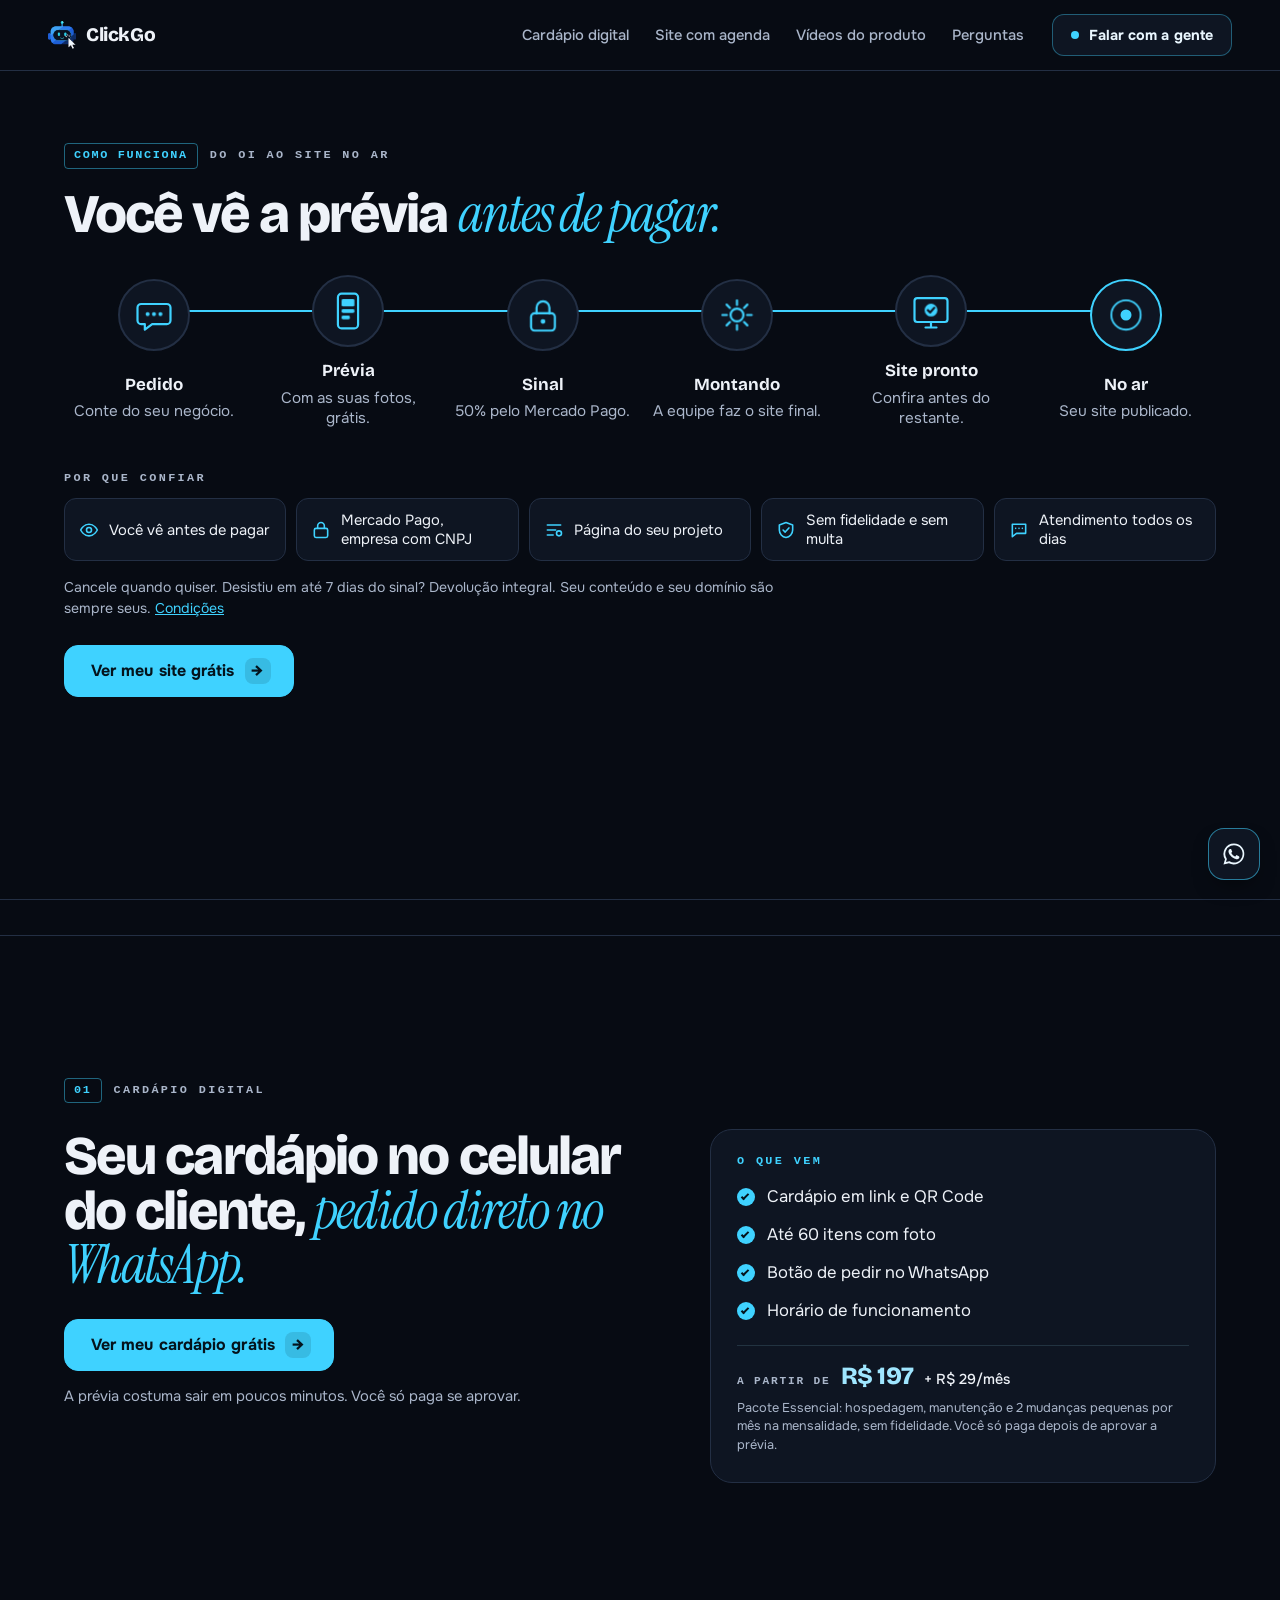
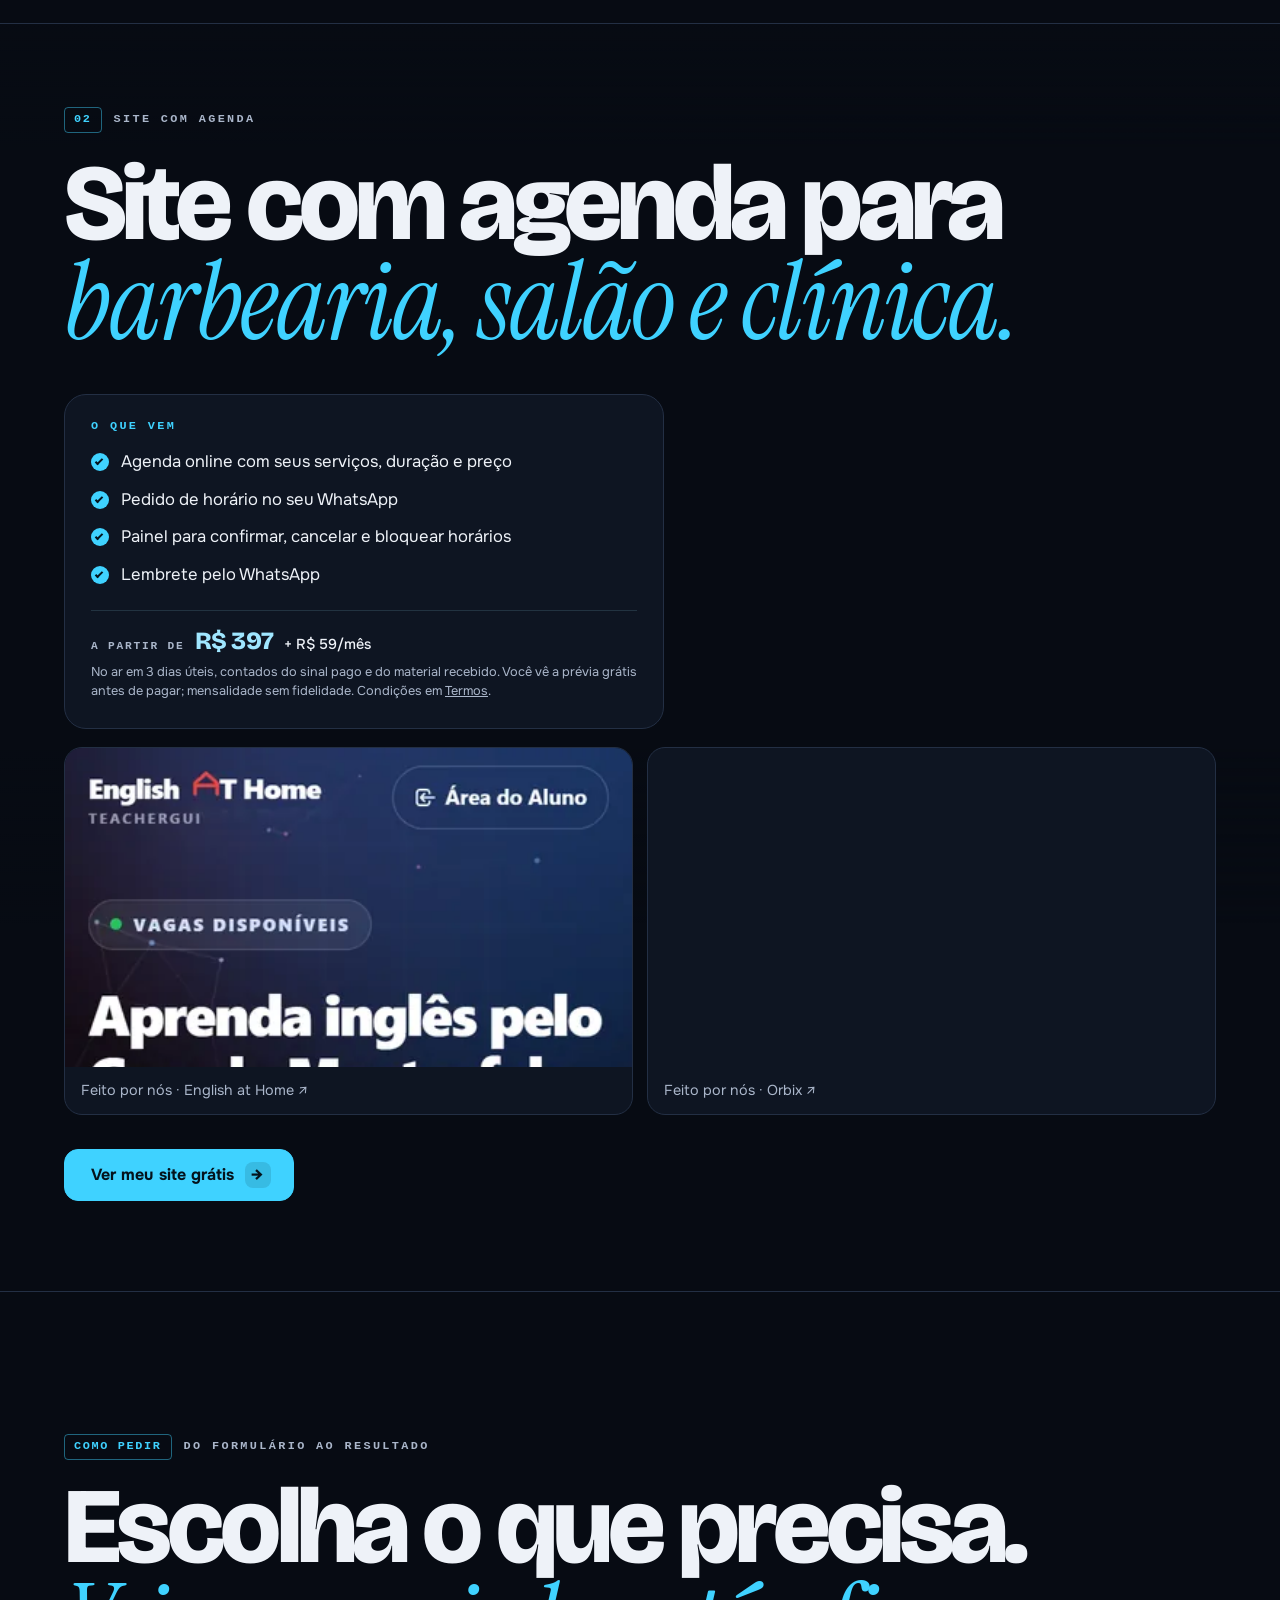
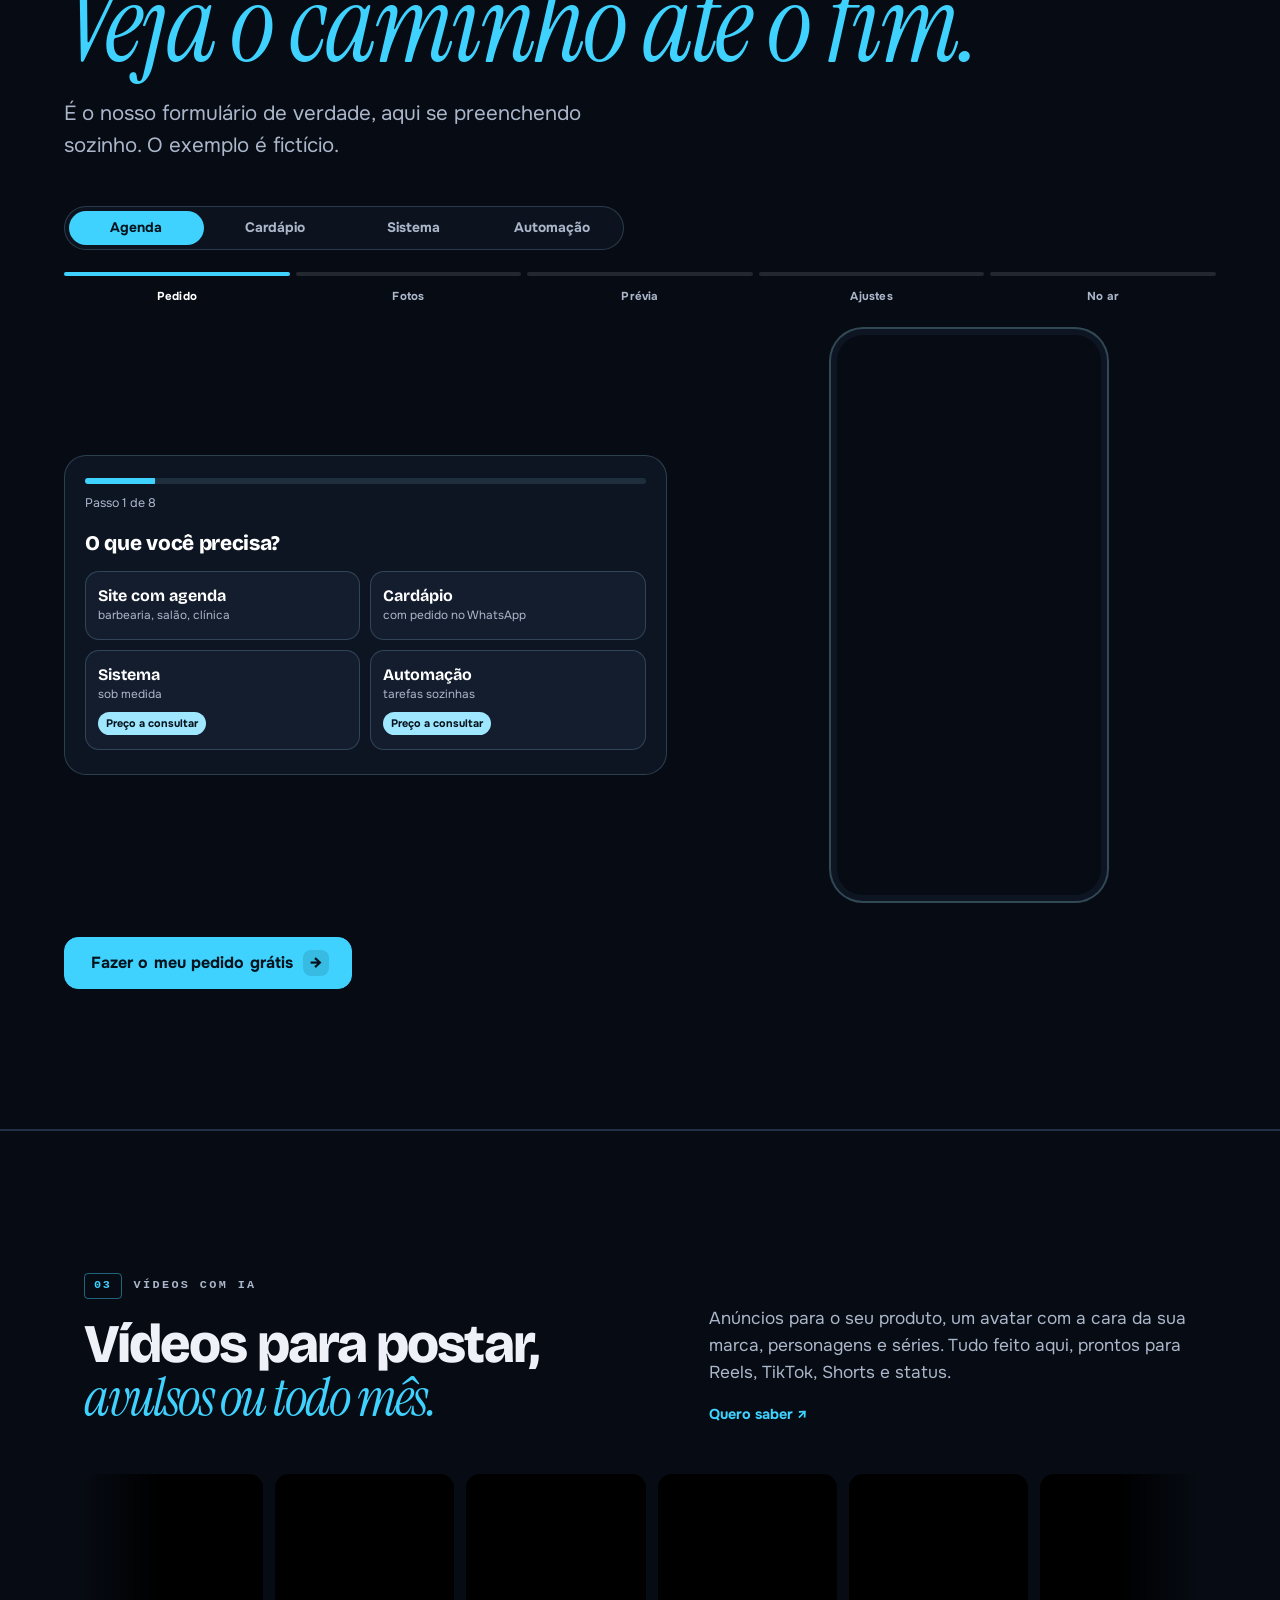
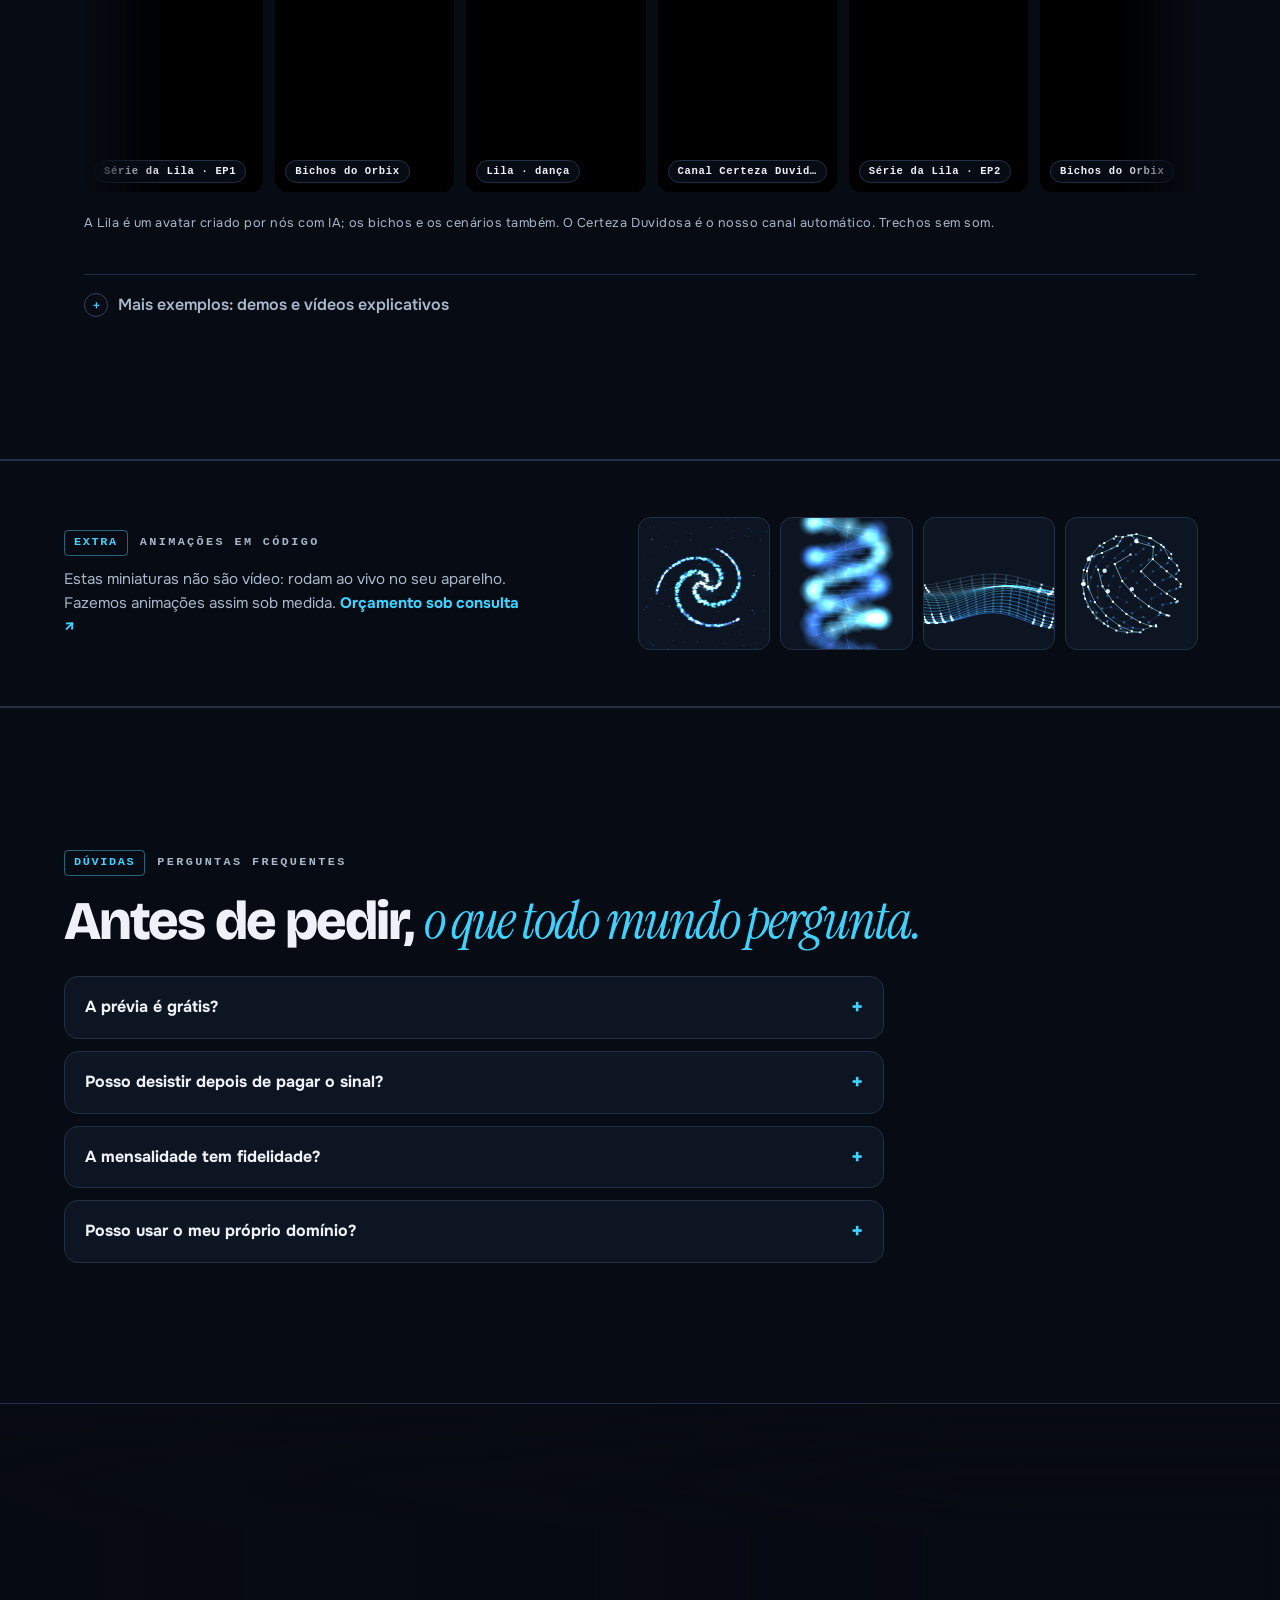
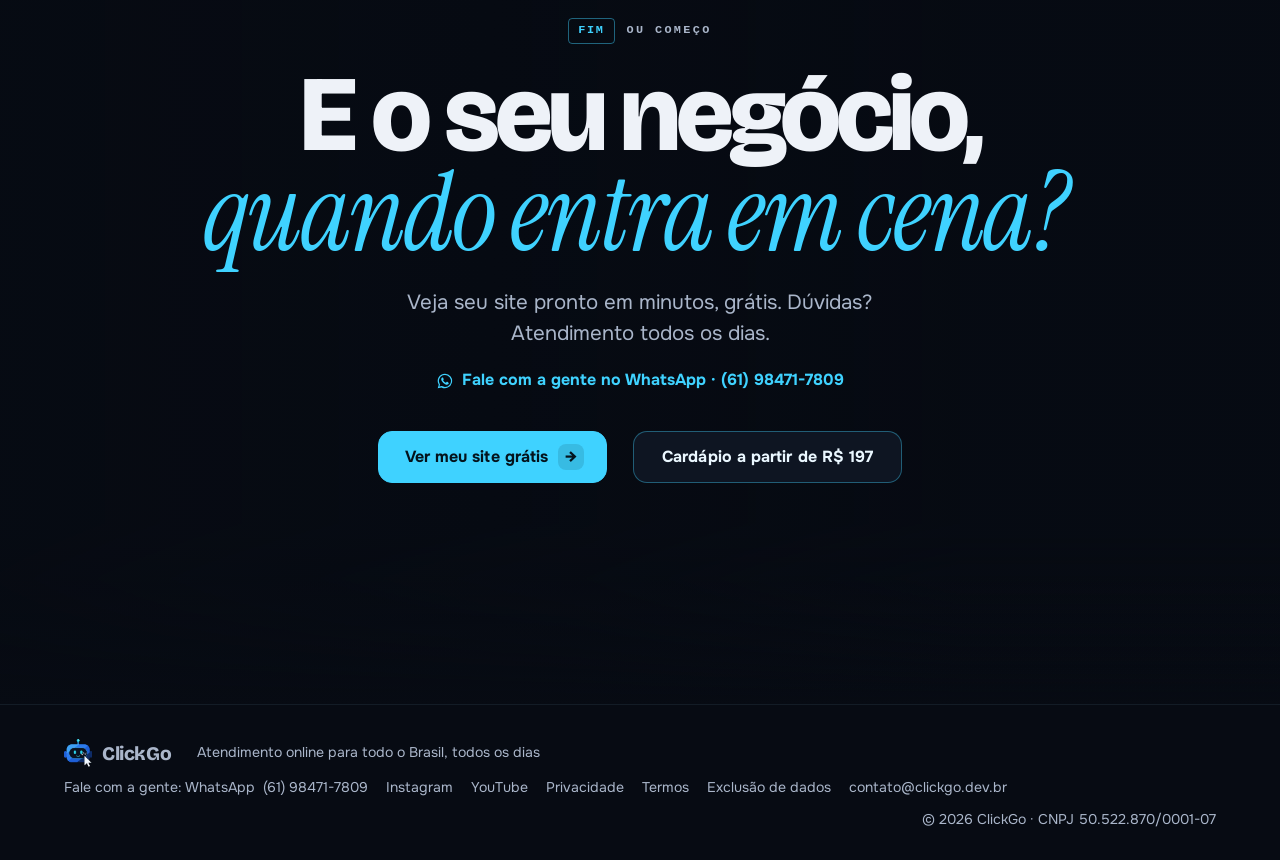
==== commit d42239a9: "Site: oferta para todo o Brasil (titulo, descricoes, schema areaServed Brasil, h1 e rodape); enderec" ====
--- a/index.html
+++ b/index.html
@@ -4,20 +4,20 @@
 <meta charset="utf-8">
 <meta name="facebook-domain-verification" content="y3eh190szr0qj7ek3wf77k9o2xq804" />
 <meta name="viewport" content="width=device-width, initial-scale=1, viewport-fit=cover">
-<title>Cardápio digital e site com agenda em Brasília | ClickGo</title>
-<meta name="description" content="Cardápio digital com pedido no WhatsApp (R$ 197 + R$ 29/mês) e site com agenda para barbearia, salão e clínica em Brasília e no DF. Veja a prévia grátis antes de pagar.">
+<title>Cardápio digital e site com agenda para o seu negócio | ClickGo</title>
+<meta name="description" content="Cardápio digital com pedido no WhatsApp (R$ 197 + R$ 29/mês) e site com agenda para barbearia, salão e clínica em todo o Brasil. Veja a prévia grátis antes de pagar.">
 <meta name="theme-color" content="#02050c">
 <link rel="canonical" href="https://clickgo.dev.br/">
 <meta property="og:type" content="website">
 <meta property="og:locale" content="pt_BR">
 <meta property="og:site_name" content="ClickGo">
-<meta property="og:title" content="Cardápio digital e site com agenda em Brasília | ClickGo">
-<meta property="og:description" content="Cardápio digital com pedido no WhatsApp e site com agenda para barbearia, salão e clínica no DF. Prévia grátis antes de pagar.">
+<meta property="og:title" content="Cardápio digital e site com agenda para o seu negócio | ClickGo">
+<meta property="og:description" content="Cardápio digital com pedido no WhatsApp e site com agenda para barbearia, salão e clínica em todo o Brasil. Prévia grátis antes de pagar.">
 <meta property="og:url" content="https://clickgo.dev.br/">
 <meta property="og:image" content="https://clickgo.dev.br/assets/og-cover.jpg">
 <meta property="og:image:width" content="1200">
 <meta property="og:image:height" content="630">
-<meta property="og:image:alt" content="ClickGo: cardápio digital e site com agenda em Brasília">
+<meta property="og:image:alt" content="ClickGo: cardápio digital e site com agenda para o seu negócio">
 <meta name="twitter:card" content="summary_large_image">
 <link rel="icon" href="favicon.ico" sizes="any">
 <link rel="icon" type="image/png" sizes="512x512" href="assets/icon-512.png">
@@ -33,7 +33,7 @@
 <link rel="stylesheet" href="sem-vidro.css?v=p1">
 <link rel="stylesheet" href="cg-cores.css?v=1">
 <script type="application/ld+json">
-{"@context":"https://schema.org","@graph":[{"@type":"ProfessionalService","@id":"https://clickgo.dev.br/#clickgo","name":"ClickGo","url":"https://clickgo.dev.br/","description":"Cardápio digital com pedido no WhatsApp e site com agenda para barbearia, salão e clínica em Brasília e no DF.","telephone":"+55-61-98471-7809","email":"contato@clickgo.dev.br","areaServed":[{"@type":"City","name":"Brasília"},{"@type":"AdministrativeArea","name":"Distrito Federal"}],"address":{"@type":"PostalAddress","addressLocality":"Brasília","addressRegion":"DF","addressCountry":"BR"},"logo":"https://clickgo.dev.br/assets/icon-512.png","sameAs":["https://www.instagram.com/clickgo.dev/","https://www.youtube.com/@clickgodev"]},{"@type":"Service","name":"Cardápio digital","serviceType":"Cardápio digital com pedido no WhatsApp","provider":{"@id":"https://clickgo.dev.br/#clickgo"},"areaServed":[{"@type":"City","name":"Brasília"},{"@type":"AdministrativeArea","name":"Distrito Federal"}],"url":"https://clickgo.dev.br/#cardapio","description":"Cardápio em link e QR Code, até 60 itens com foto e botão de pedir no WhatsApp. Pronto em 48 h.","offers":{"@type":"Offer","priceCurrency":"BRL","price":"197","url":"https://clickgo.dev.br/esboco/?tipo=cardapio","priceSpecification":[{"@type":"UnitPriceSpecification","price":"197","priceCurrency":"BRL","name":"Implantação (pacote Essencial)"},{"@type":"UnitPriceSpecification","price":"29","priceCurrency":"BRL","name":"Mensalidade (pacote Essencial)","unitText":"MONTH","referenceQuantity":{"@type":"QuantitativeValue","value":1,"unitCode":"MON"}}]}},{"@type":"Service","name":"Site com agenda","serviceType":"Site com agenda online para barbearia, salão e clínica","provider":{"@id":"https://clickgo.dev.br/#clickgo"},"areaServed":[{"@type":"City","name":"Brasília"},{"@type":"AdministrativeArea","name":"Distrito Federal"}],"url":"https://clickgo.dev.br/#site","description":"Site com agenda online: serviços com duração e preço, pedido de horário no WhatsApp e painel para confirmar, cancelar e bloquear horários.","offers":{"@type":"Offer","priceCurrency":"BRL","price":"397","url":"https://clickgo.dev.br/esboco/","priceSpecification":[{"@type":"UnitPriceSpecification","price":"397","priceCurrency":"BRL","name":"Implantação (pacote Essencial)"},{"@type":"UnitPriceSpecification","price":"59","priceCurrency":"BRL","name":"Mensalidade (pacote Essencial)","unitText":"MONTH","referenceQuantity":{"@type":"QuantitativeValue","value":1,"unitCode":"MON"}}]}},{"@type":"FAQPage","mainEntity":[{"@type":"Question","name":"A prévia é grátis?","acceptedAnswer":{"@type":"Answer","text":"Sim. Você preenche o formulário e recebe uma prévia do seu site, montada com as informações e as fotos que enviou. Pedir e ajustar a prévia é grátis e não obriga a contratar: você só paga se aprovar um pacote."}},{"@type":"Question","name":"Posso desistir depois de pagar o sinal?","acceptedAnswer":{"@type":"Answer","text":"Pode. Você tem até 7 dias depois do pagamento do sinal para desistir e receber todo o valor pago de volta (art. 49 do Código de Defesa do Consumidor). É só pedir no chat da página do seu pedido ou pelo e-mail contato@clickgo.dev.br."}},{"@type":"Question","name":"A mensalidade tem fidelidade?","acceptedAnswer":{"@type":"Answer","text":"Não. Cancele quando quiser, sem multa, sem fidelidade e sem aviso prévio. O site fica no ar até o fim do período já pago."}},{"@type":"Question","name":"Posso usar o meu próprio domínio?","acceptedAnswer":{"@type":"Answer","text":"Pode. O domínio (seunegocio.com.br) fica no seu nome ou CNPJ e o registro anual é pago por você direto ao registrador. Nós ligamos o domínio ao seu site sem custo adicional, e ele continua seu se você cancelar."}}]}]}
+{"@context":"https://schema.org","@graph":[{"@type":"ProfessionalService","@id":"https://clickgo.dev.br/#clickgo","name":"ClickGo","url":"https://clickgo.dev.br/","description":"Cardápio digital com pedido no WhatsApp e site com agenda para barbearia, salão e clínica em todo o Brasil.","telephone":"+55-61-98471-7809","email":"contato@clickgo.dev.br","areaServed":{"@type":"Country","name":"Brasil"},"address":{"@type":"PostalAddress","addressLocality":"Brasília","addressRegion":"DF","addressCountry":"BR"},"logo":"https://clickgo.dev.br/assets/icon-512.png","sameAs":["https://www.instagram.com/clickgo.dev/","https://www.youtube.com/@clickgodev"]},{"@type":"Service","name":"Cardápio digital","serviceType":"Cardápio digital com pedido no WhatsApp","provider":{"@id":"https://clickgo.dev.br/#clickgo"},"areaServed":{"@type":"Country","name":"Brasil"},"url":"https://clickgo.dev.br/#cardapio","description":"Cardápio em link e QR Code, até 60 itens com foto e botão de pedir no WhatsApp. Pronto em 48 h.","offers":{"@type":"Offer","priceCurrency":"BRL","price":"197","url":"https://clickgo.dev.br/esboco/?tipo=cardapio","priceSpecification":[{"@type":"UnitPriceSpecification","price":"197","priceCurrency":"BRL","name":"Implantação (pacote Essencial)"},{"@type":"UnitPriceSpecification","price":"29","priceCurrency":"BRL","name":"Mensalidade (pacote Essencial)","unitText":"MONTH","referenceQuantity":{"@type":"QuantitativeValue","value":1,"unitCode":"MON"}}]}},{"@type":"Service","name":"Site com agenda","serviceType":"Site com agenda online para barbearia, salão e clínica","provider":{"@id":"https://clickgo.dev.br/#clickgo"},"areaServed":{"@type":"Country","name":"Brasil"},"url":"https://clickgo.dev.br/#site","description":"Site com agenda online: serviços com duração e preço, pedido de horário no WhatsApp e painel para confirmar, cancelar e bloquear horários.","offers":{"@type":"Offer","priceCurrency":"BRL","price":"397","url":"https://clickgo.dev.br/esboco/","priceSpecification":[{"@type":"UnitPriceSpecification","price":"397","priceCurrency":"BRL","name":"Implantação (pacote Essencial)"},{"@type":"UnitPriceSpecification","price":"59","priceCurrency":"BRL","name":"Mensalidade (pacote Essencial)","unitText":"MONTH","referenceQuantity":{"@type":"QuantitativeValue","value":1,"unitCode":"MON"}}]}},{"@type":"FAQPage","mainEntity":[{"@type":"Question","name":"A prévia é grátis?","acceptedAnswer":{"@type":"Answer","text":"Sim. Você preenche o formulário e recebe uma prévia do seu site, montada com as informações e as fotos que enviou. Pedir e ajustar a prévia é grátis e não obriga a contratar: você só paga se aprovar um pacote."}},{"@type":"Question","name":"Posso desistir depois de pagar o sinal?","acceptedAnswer":{"@type":"Answer","text":"Pode. Você tem até 7 dias depois do pagamento do sinal para desistir e receber todo o valor pago de volta (art. 49 do Código de Defesa do Consumidor). É só pedir no chat da página do seu pedido ou pelo e-mail contato@clickgo.dev.br."}},{"@type":"Question","name":"A mensalidade tem fidelidade?","acceptedAnswer":{"@type":"Answer","text":"Não. Cancele quando quiser, sem multa, sem fidelidade e sem aviso prévio. O site fica no ar até o fim do período já pago."}},{"@type":"Question","name":"Posso usar o meu próprio domínio?","acceptedAnswer":{"@type":"Answer","text":"Pode. O domínio (seunegocio.com.br) fica no seu nome ou CNPJ e o registro anual é pago por você direto ao registrador. Nós ligamos o domínio ao seu site sem custo adicional, e ele continua seu se você cancelar."}}]}]}
 </script>
 </head>
 <body>
@@ -61,7 +61,7 @@
     <div class="faixa faixa-base" aria-hidden="true"></div>
     <div class="cena-txt">
       <p class="claquete"><span>ClickGo</span> apresenta</p>
-      <h1 class="h1-rapido"><span class="l">Cardápio digital e site com agenda</span> <span class="l"><em>para o seu negócio no DF.</em></span></h1>
+      <h1 class="h1-rapido"><span class="l">Cardápio digital e site com agenda</span> <span class="l"><em>para o seu negócio, no Brasil todo.</em></span></h1>
       <p class="sub">Conte do seu negócio e veja a prévia grátis, com as suas fotos. Gostou? Você ajusta, aprova e a gente coloca no ar.</p>
       <div class="acoes">
         <a class="btn btn-prim" data-contato="esboco" href="/esboco/"><span data-rotulo>Ver meu site grátis</span></a>
@@ -365,7 +365,7 @@
 
 <footer class="rodape">
   <a class="marca" href="#inicio"><img src="assets/logo-clickgo.webp" width="38" height="38" alt="" loading="lazy"><span>ClickGo</span></a>
-  <p>Brasília, DF · atendimento online todos os dias</p>
+  <p>Atendimento online para todo o Brasil, todos os dias</p>
   <p class="rodape-links">
     <a data-zap href="https://wa.me/5561984717809?text=Ol%C3%A1!%20Vim%20pelo%20site%20da%20ClickGo%20e%20tenho%20uma%20d%C3%BAvida." target="_blank" rel="noopener">Fale com a gente: WhatsApp <span data-zap-num>(61) 98471-7809</span></a>
     <a data-contato="principal" href="https://ig.me/m/clickgo.dev" target="_blank" rel="noopener"><span data-rotulo-canal>Instagram</span></a>
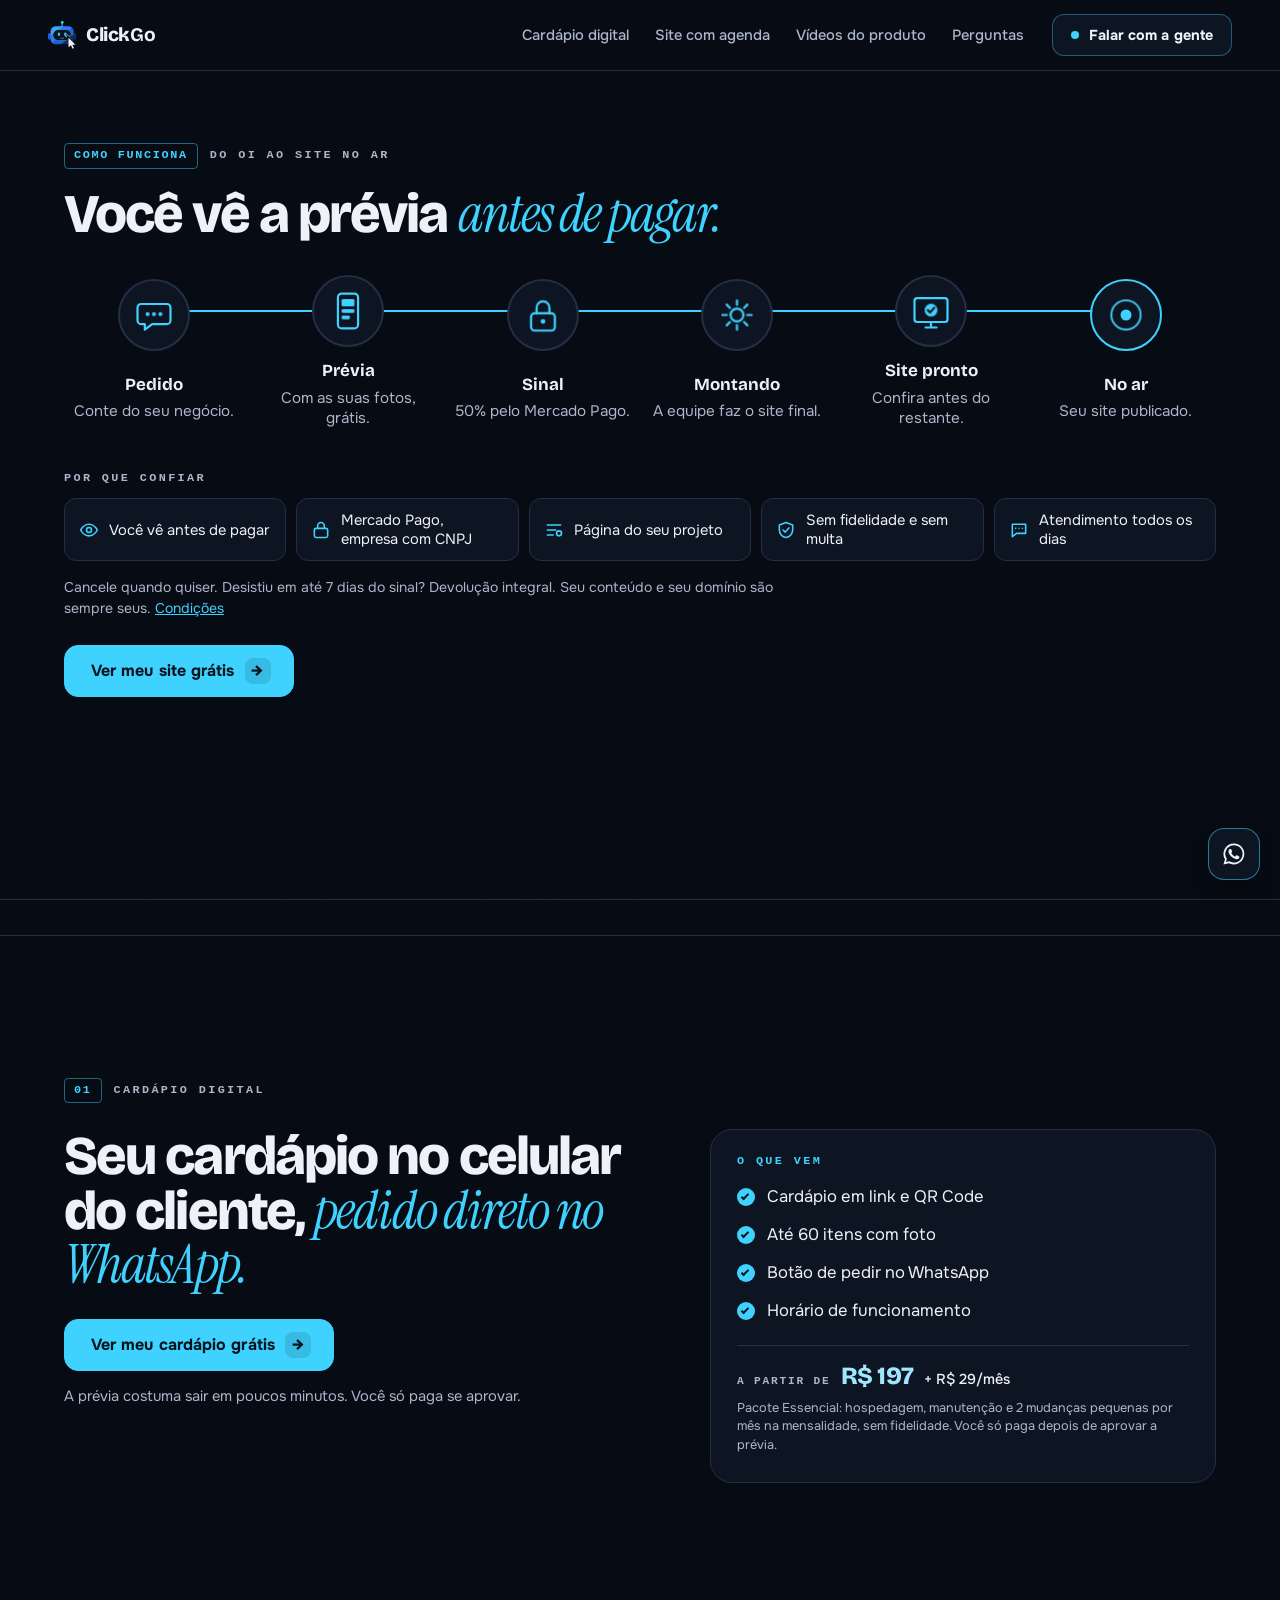
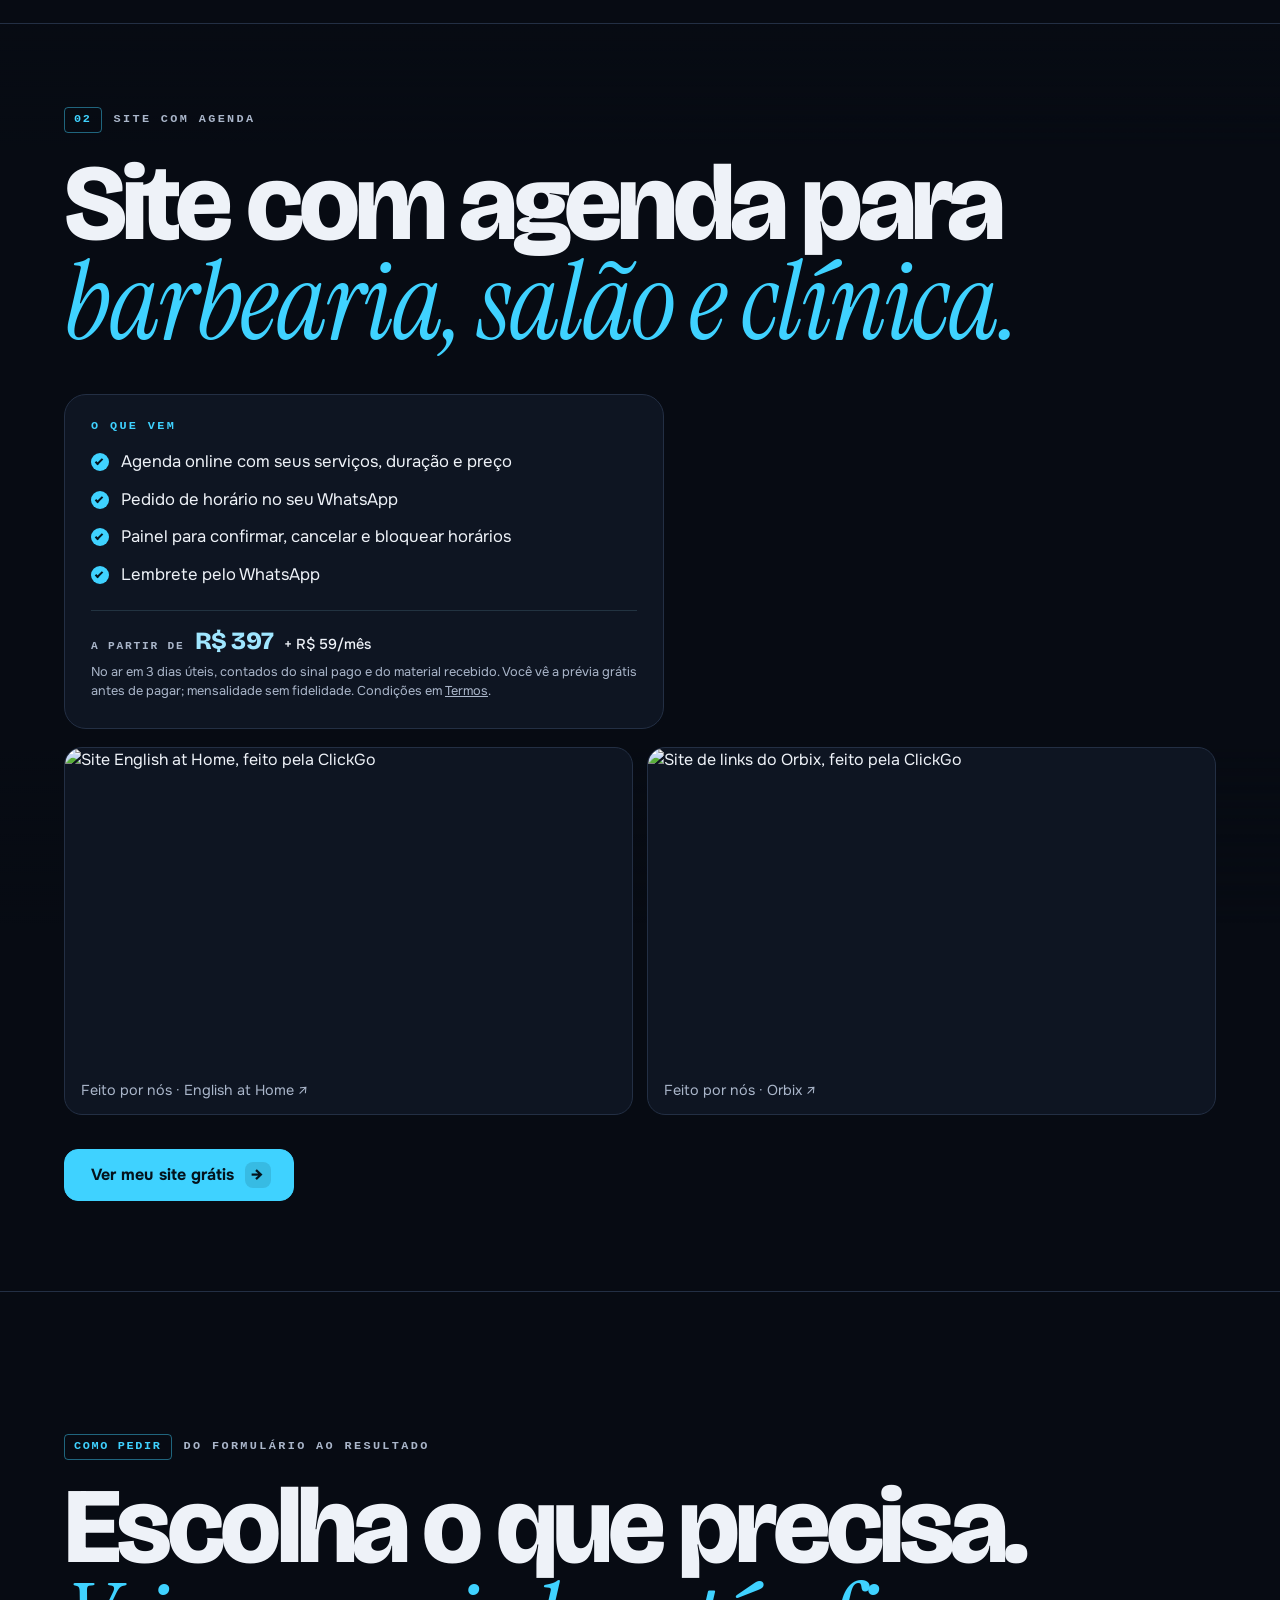
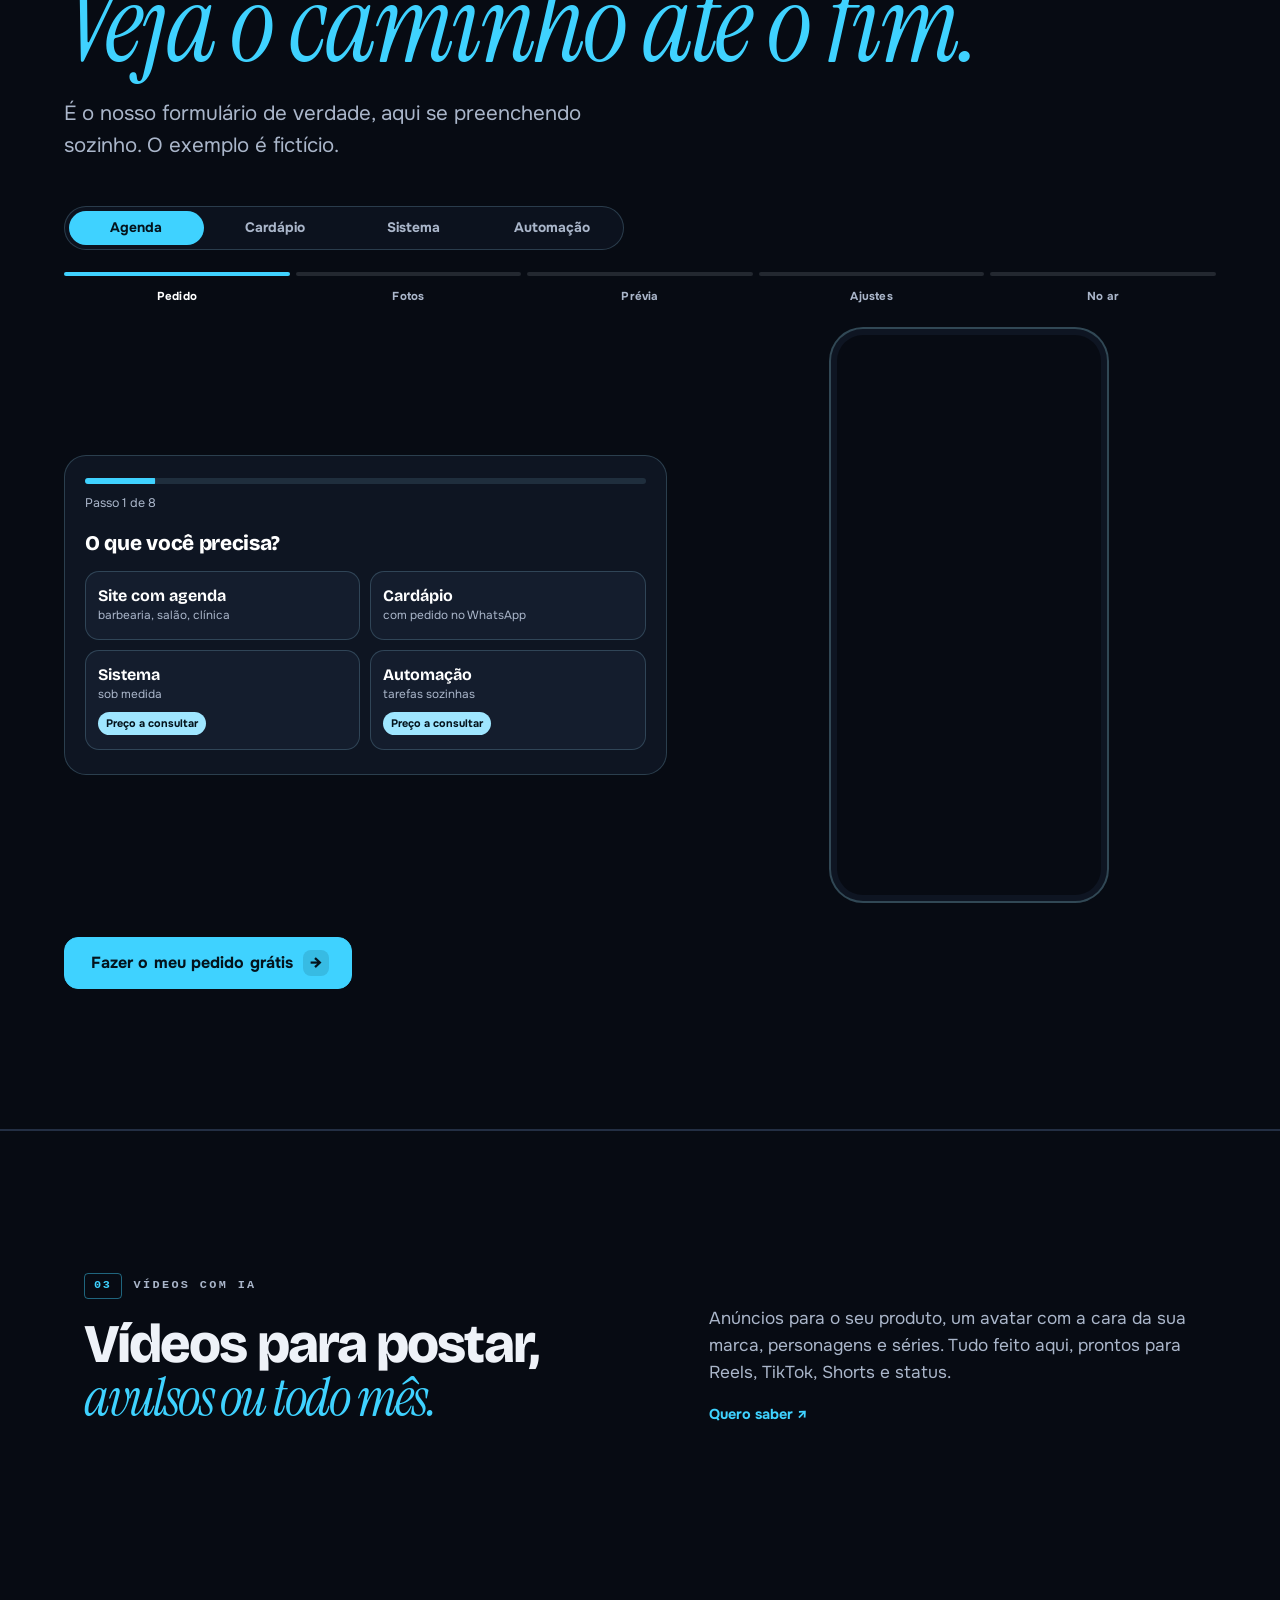
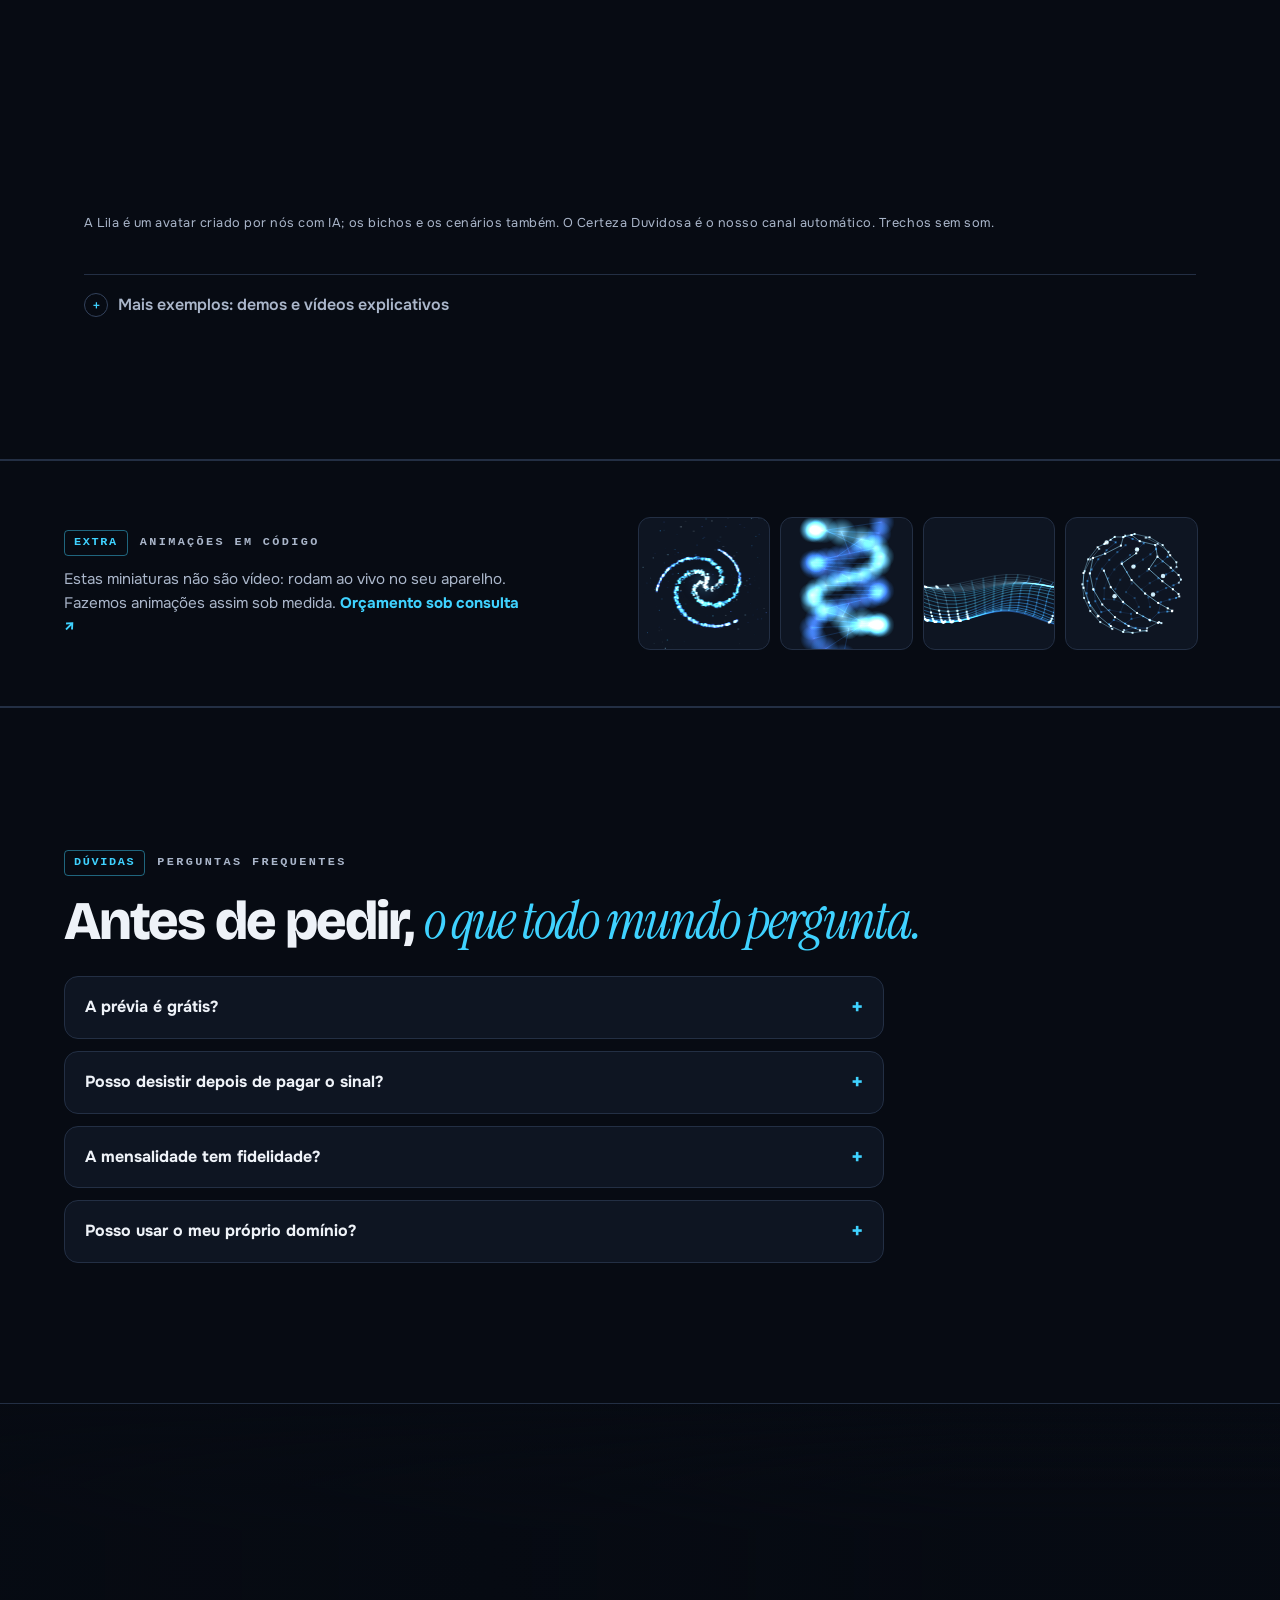
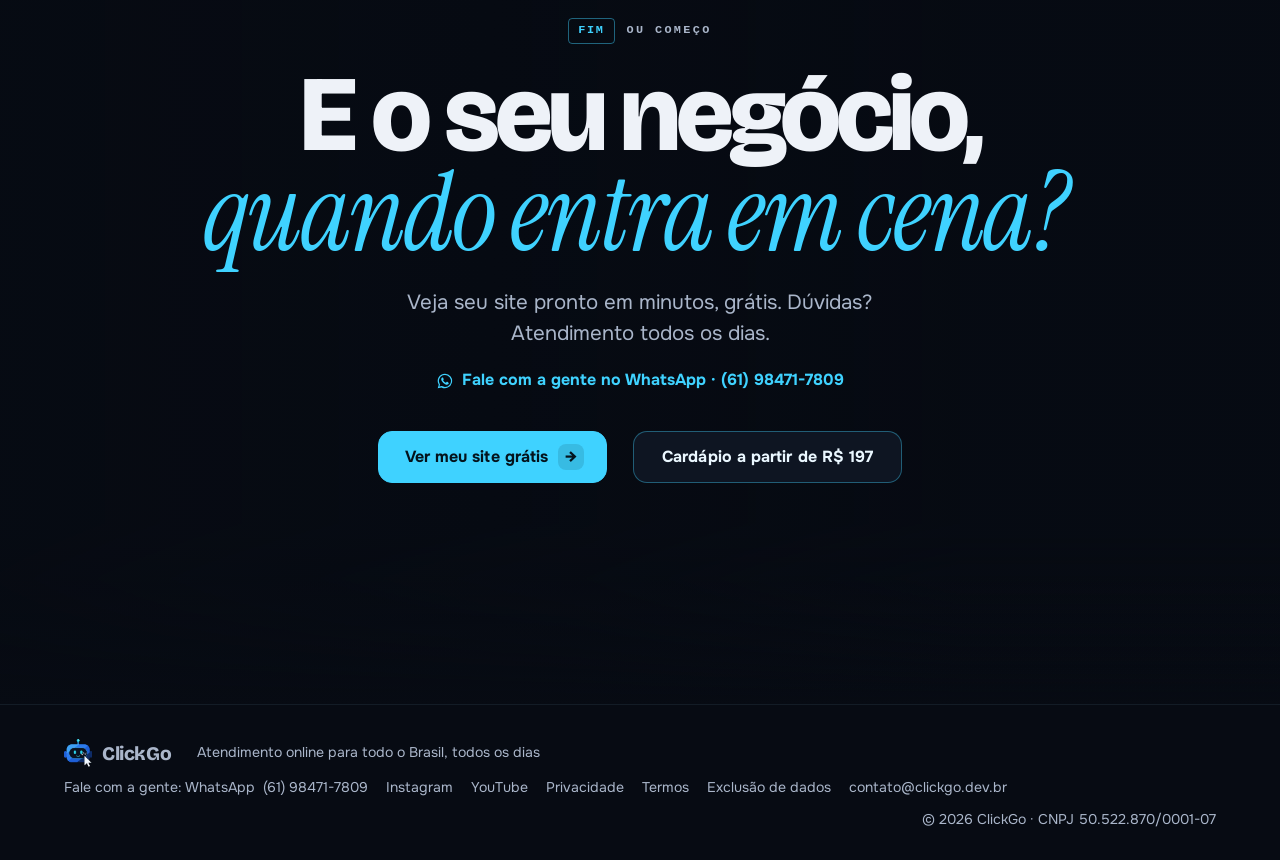
==== commit adbfa537: "Inicio, acompanhar, privacidade, termos e exclusao: carregam a camada tatil e a marca 'clique e go';" ====
--- a/index.html
+++ b/index.html
@@ -32,6 +32,7 @@
 <link rel="stylesheet" href="v7.css?v=p1">
 <link rel="stylesheet" href="sem-vidro.css?v=p1">
 <link rel="stylesheet" href="cg-cores.css?v=1">
+<link rel="stylesheet" href="cg-tatil.css?v=1">
 <script type="application/ld+json">
 {"@context":"https://schema.org","@graph":[{"@type":"ProfessionalService","@id":"https://clickgo.dev.br/#clickgo","name":"ClickGo","url":"https://clickgo.dev.br/","description":"Cardápio digital com pedido no WhatsApp e site com agenda para barbearia, salão e clínica em todo o Brasil.","telephone":"+55-61-98471-7809","email":"contato@clickgo.dev.br","areaServed":{"@type":"Country","name":"Brasil"},"address":{"@type":"PostalAddress","addressLocality":"Brasília","addressRegion":"DF","addressCountry":"BR"},"logo":"https://clickgo.dev.br/assets/icon-512.png","sameAs":["https://www.instagram.com/clickgo.dev/","https://www.youtube.com/@clickgodev"]},{"@type":"Service","name":"Cardápio digital","serviceType":"Cardápio digital com pedido no WhatsApp","provider":{"@id":"https://clickgo.dev.br/#clickgo"},"areaServed":{"@type":"Country","name":"Brasil"},"url":"https://clickgo.dev.br/#cardapio","description":"Cardápio em link e QR Code, até 60 itens com foto e botão de pedir no WhatsApp. Pronto em 48 h.","offers":{"@type":"Offer","priceCurrency":"BRL","price":"197","url":"https://clickgo.dev.br/esboco/?tipo=cardapio","priceSpecification":[{"@type":"UnitPriceSpecification","price":"197","priceCurrency":"BRL","name":"Implantação (pacote Essencial)"},{"@type":"UnitPriceSpecification","price":"29","priceCurrency":"BRL","name":"Mensalidade (pacote Essencial)","unitText":"MONTH","referenceQuantity":{"@type":"QuantitativeValue","value":1,"unitCode":"MON"}}]}},{"@type":"Service","name":"Site com agenda","serviceType":"Site com agenda online para barbearia, salão e clínica","provider":{"@id":"https://clickgo.dev.br/#clickgo"},"areaServed":{"@type":"Country","name":"Brasil"},"url":"https://clickgo.dev.br/#site","description":"Site com agenda online: serviços com duração e preço, pedido de horário no WhatsApp e painel para confirmar, cancelar e bloquear horários.","offers":{"@type":"Offer","priceCurrency":"BRL","price":"397","url":"https://clickgo.dev.br/esboco/","priceSpecification":[{"@type":"UnitPriceSpecification","price":"397","priceCurrency":"BRL","name":"Implantação (pacote Essencial)"},{"@type":"UnitPriceSpecification","price":"59","priceCurrency":"BRL","name":"Mensalidade (pacote Essencial)","unitText":"MONTH","referenceQuantity":{"@type":"QuantitativeValue","value":1,"unitCode":"MON"}}]}},{"@type":"FAQPage","mainEntity":[{"@type":"Question","name":"A prévia é grátis?","acceptedAnswer":{"@type":"Answer","text":"Sim. Você preenche o formulário e recebe uma prévia do seu site, montada com as informações e as fotos que enviou. Pedir e ajustar a prévia é grátis e não obriga a contratar: você só paga se aprovar um pacote."}},{"@type":"Question","name":"Posso desistir depois de pagar o sinal?","acceptedAnswer":{"@type":"Answer","text":"Pode. Você tem até 7 dias depois do pagamento do sinal para desistir e receber todo o valor pago de volta (art. 49 do Código de Defesa do Consumidor). É só pedir no chat da página do seu pedido ou pelo e-mail contato@clickgo.dev.br."}},{"@type":"Question","name":"A mensalidade tem fidelidade?","acceptedAnswer":{"@type":"Answer","text":"Não. Cancele quando quiser, sem multa, sem fidelidade e sem aviso prévio. O site fica no ar até o fim do período já pago."}},{"@type":"Question","name":"Posso usar o meu próprio domínio?","acceptedAnswer":{"@type":"Answer","text":"Pode. O domínio (seunegocio.com.br) fica no seu nome ou CNPJ e o registro anual é pago por você direto ao registrador. Nós ligamos o domínio ao seu site sem custo adicional, e ele continua seu se você cancelar."}}]}]}
 </script>
@@ -39,9 +40,9 @@
 <body>
 
 <header class="topo">
-  <a class="marca" href="#inicio" aria-label="ClickGo, início">
-    <img src="assets/logo-clickgo.webp" width="38" height="38" alt="">
-    <span>ClickGo</span>
+  <a class="marca cg-mk" href="#inicio" aria-label="ClickGo, início">
+    <span class="cg-mk-logo"><img src="assets/logo-clickgo.webp" width="38" height="38" alt=""><i class="cg-mk-onda" aria-hidden="true"></i></span>
+    <span class="cg-mk-wm">Click<b>Go</b></span>
   </a>
   <nav class="menu" aria-label="Produtos">
     <a href="#cardapio">Cardápio digital</a>
@@ -384,6 +385,7 @@
 
 <script src="pixel.js?v=2" defer></script>
 <script src="contato.js" defer></script>
+<script src="cg-tatil.js?v=1" defer></script>
 <script src="script.js?v=p1" defer></script>
 <script src="v5.js" defer></script>
 <script src="v6.js" defer></script>
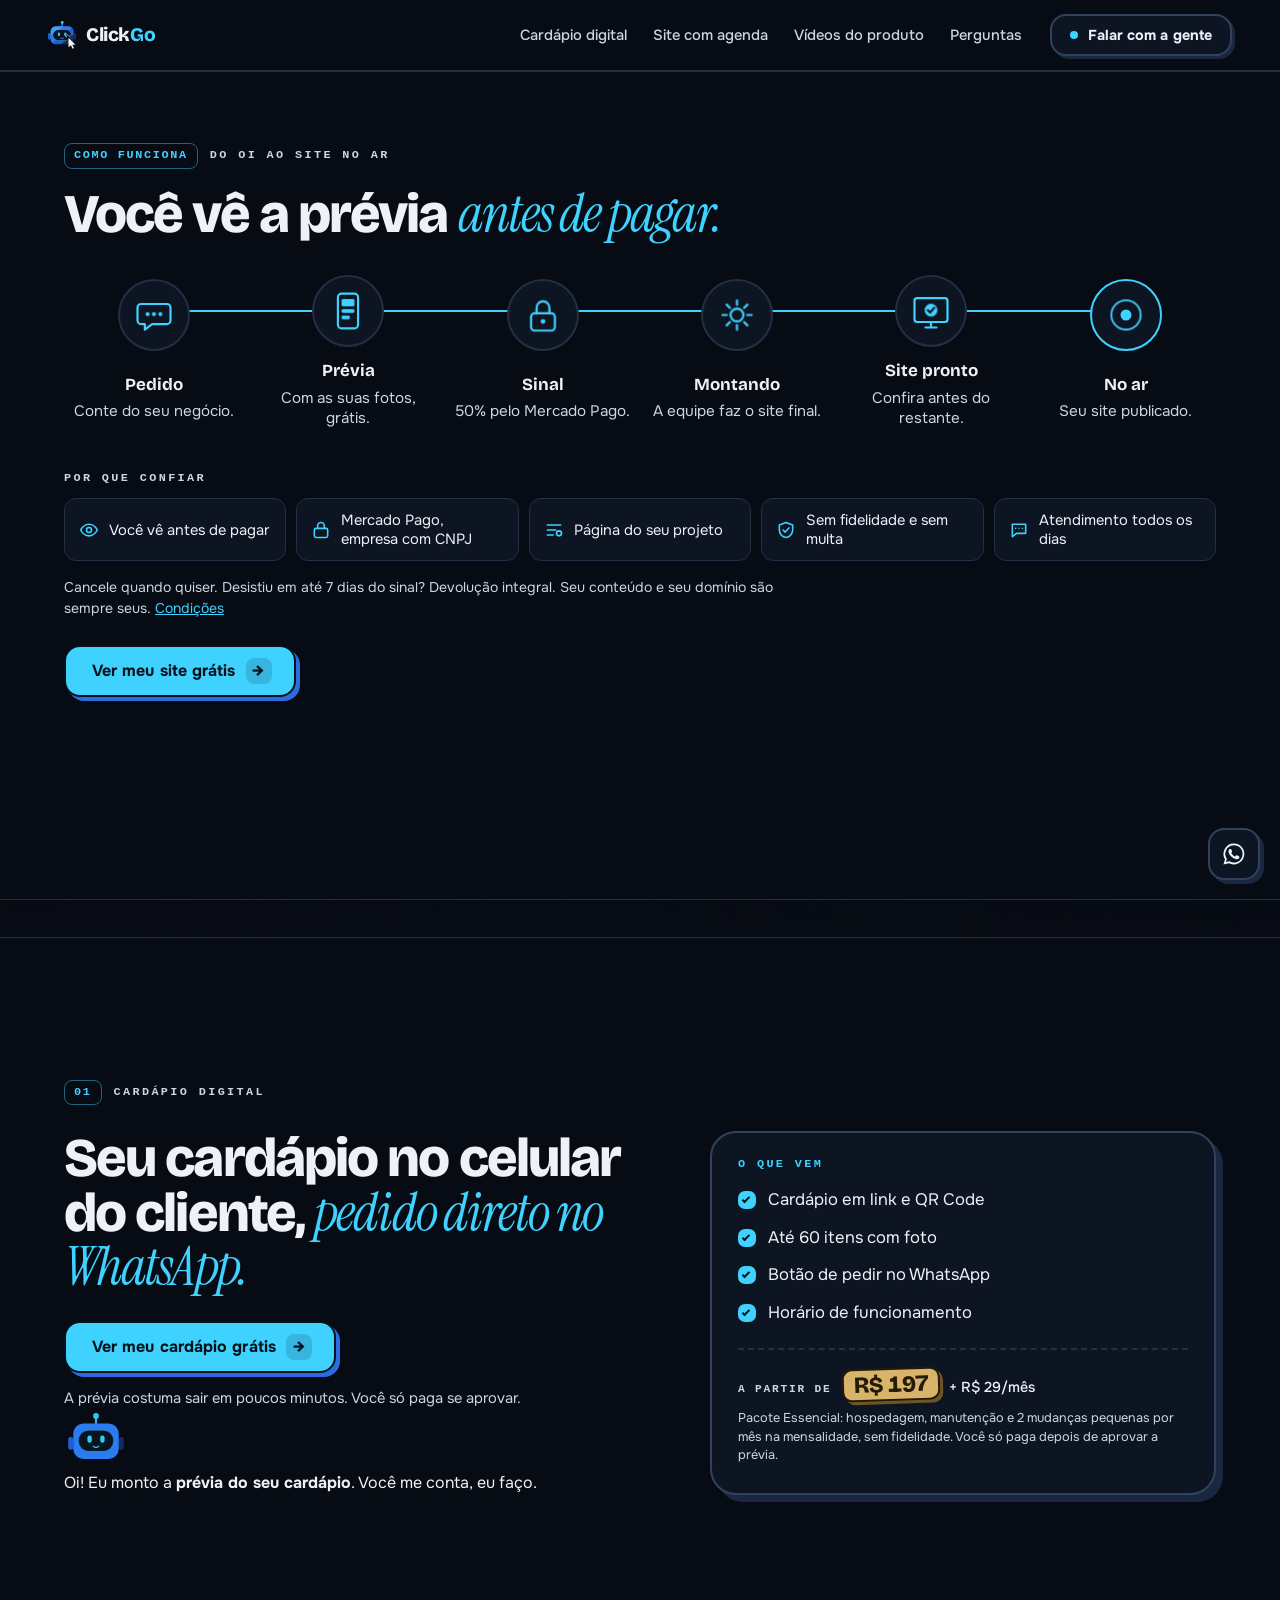
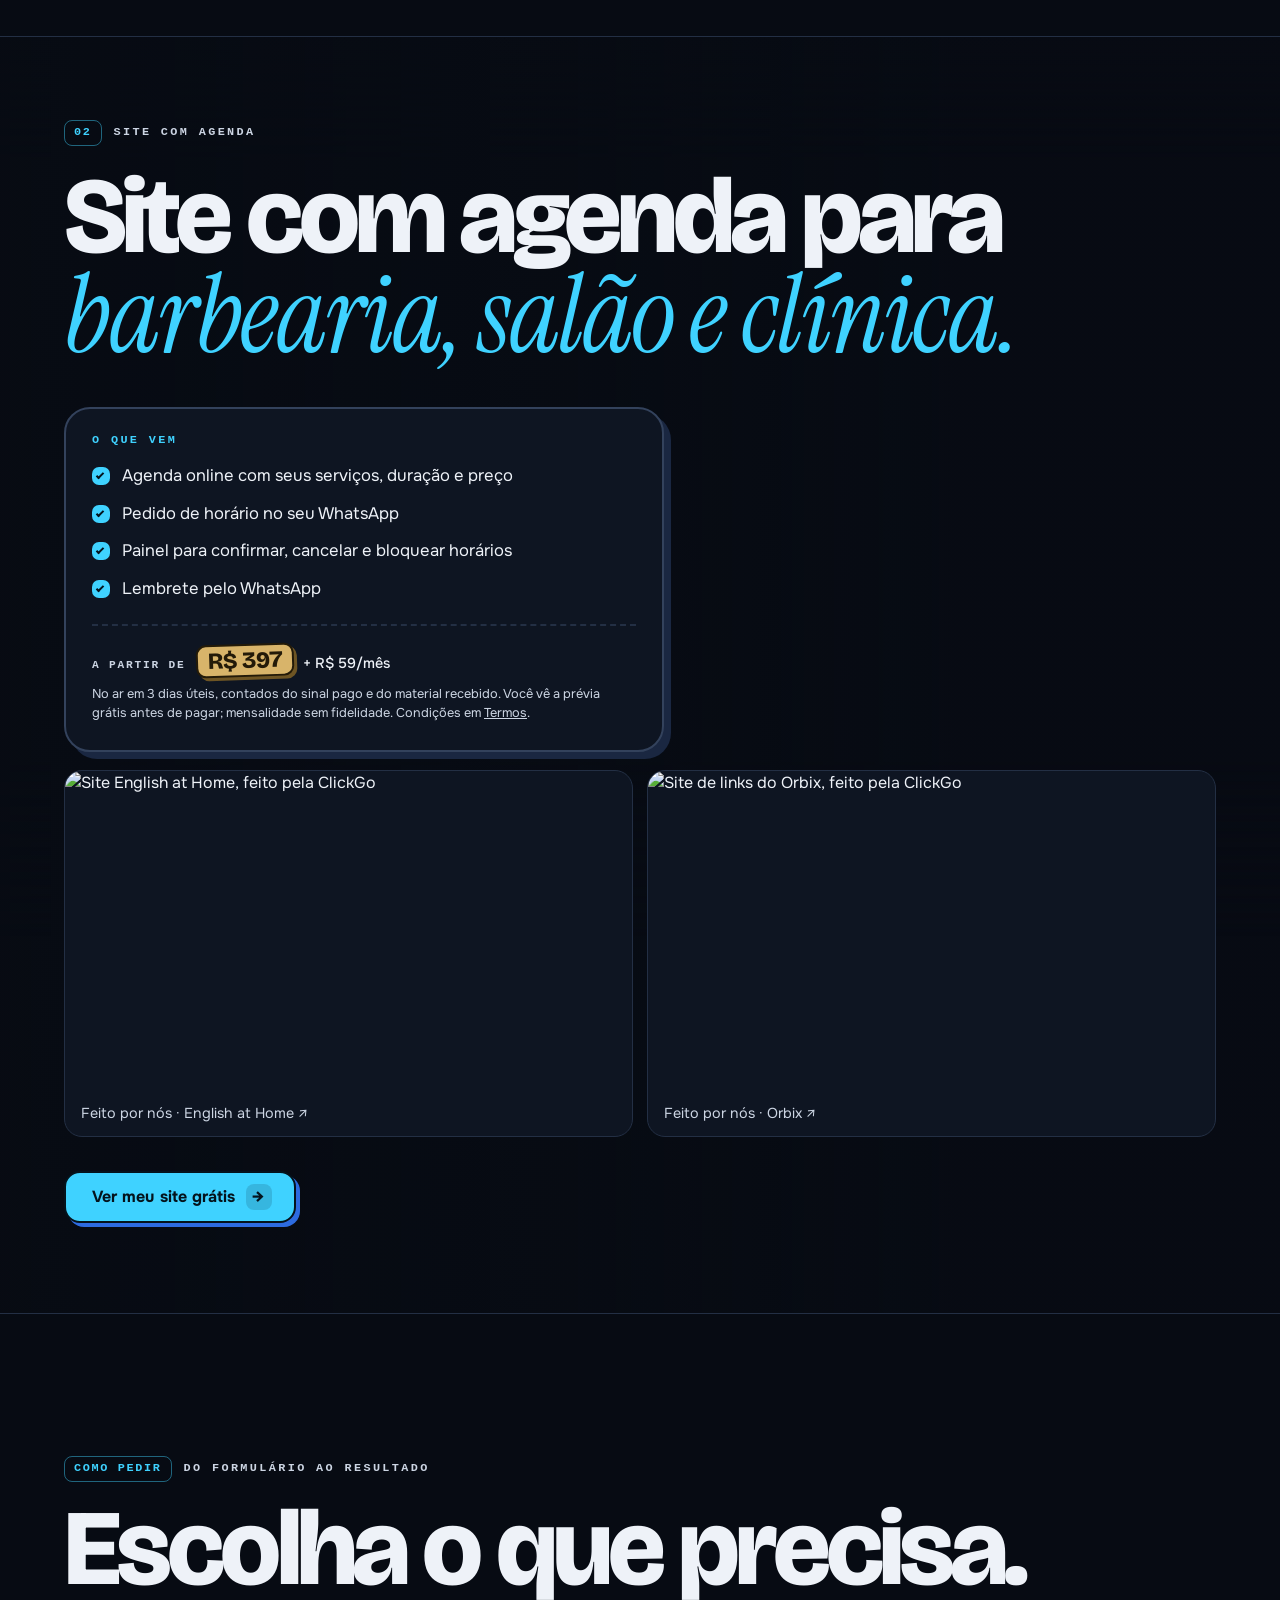
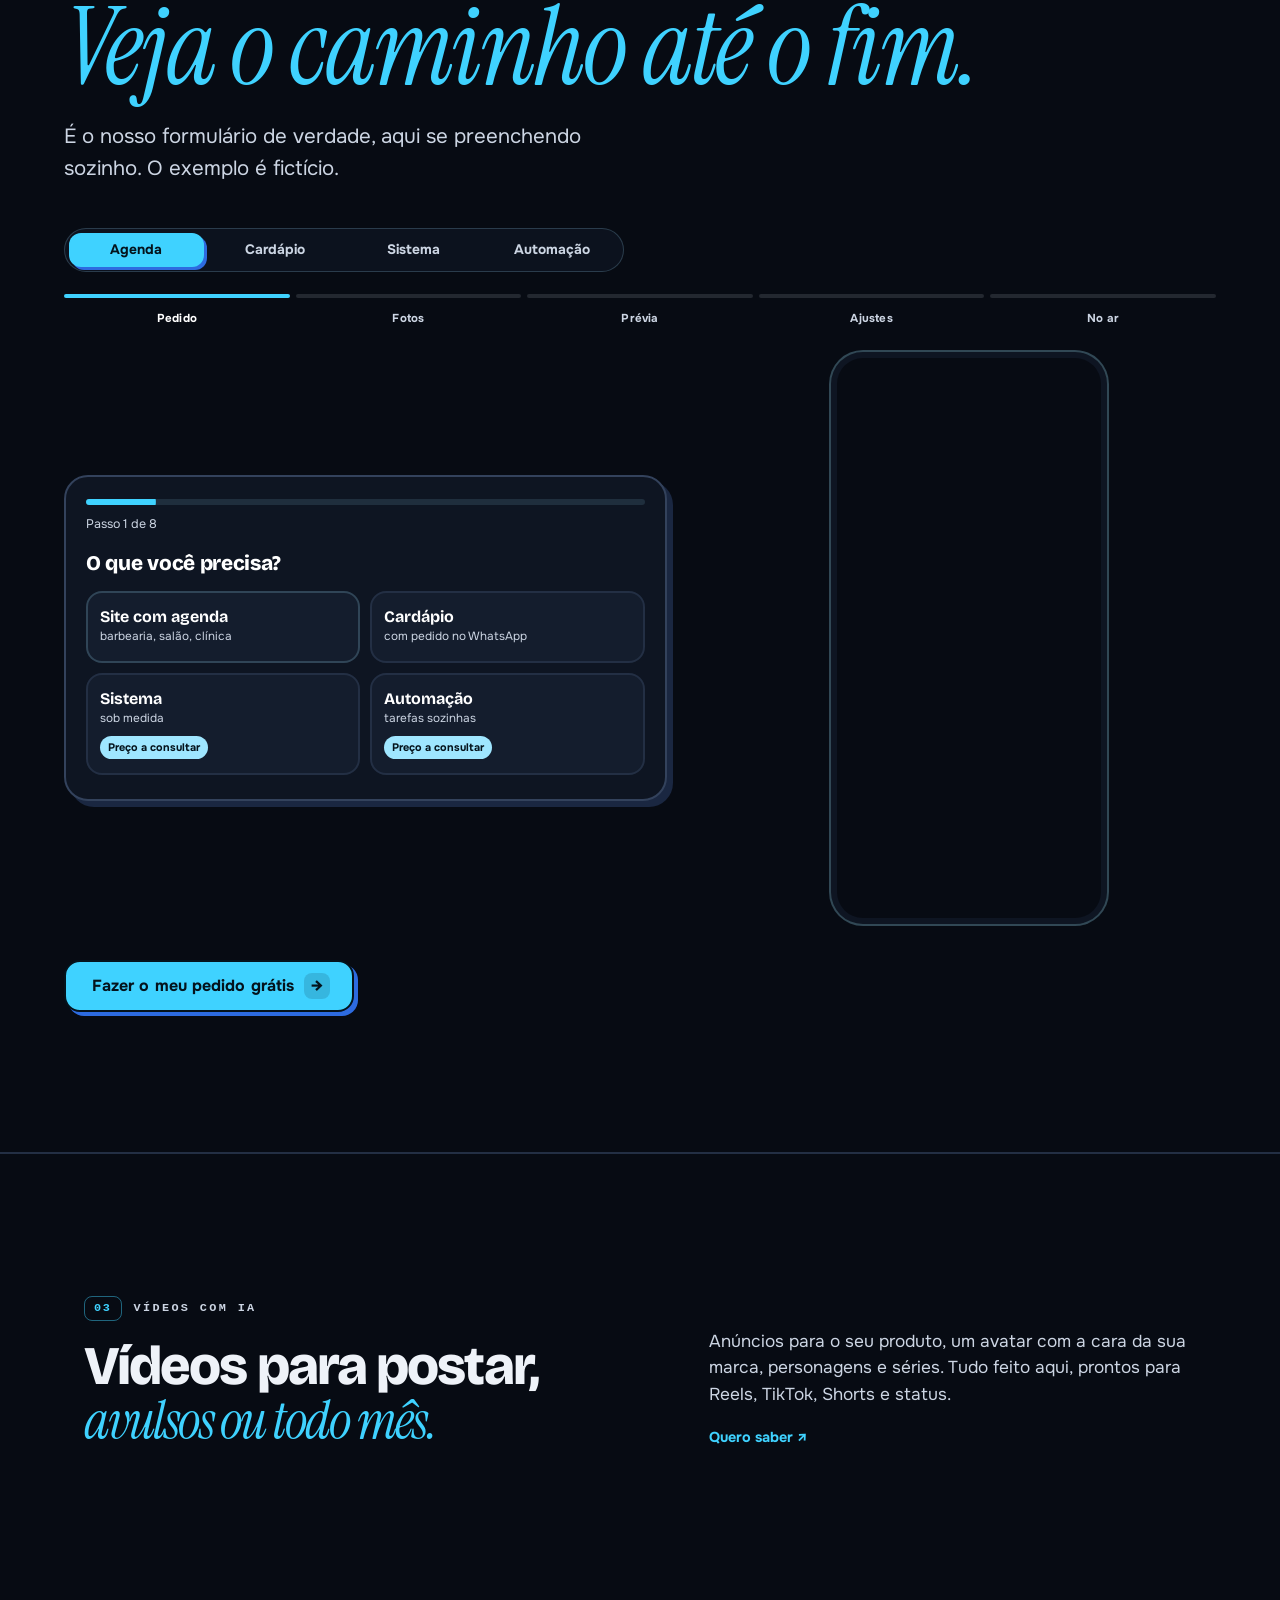
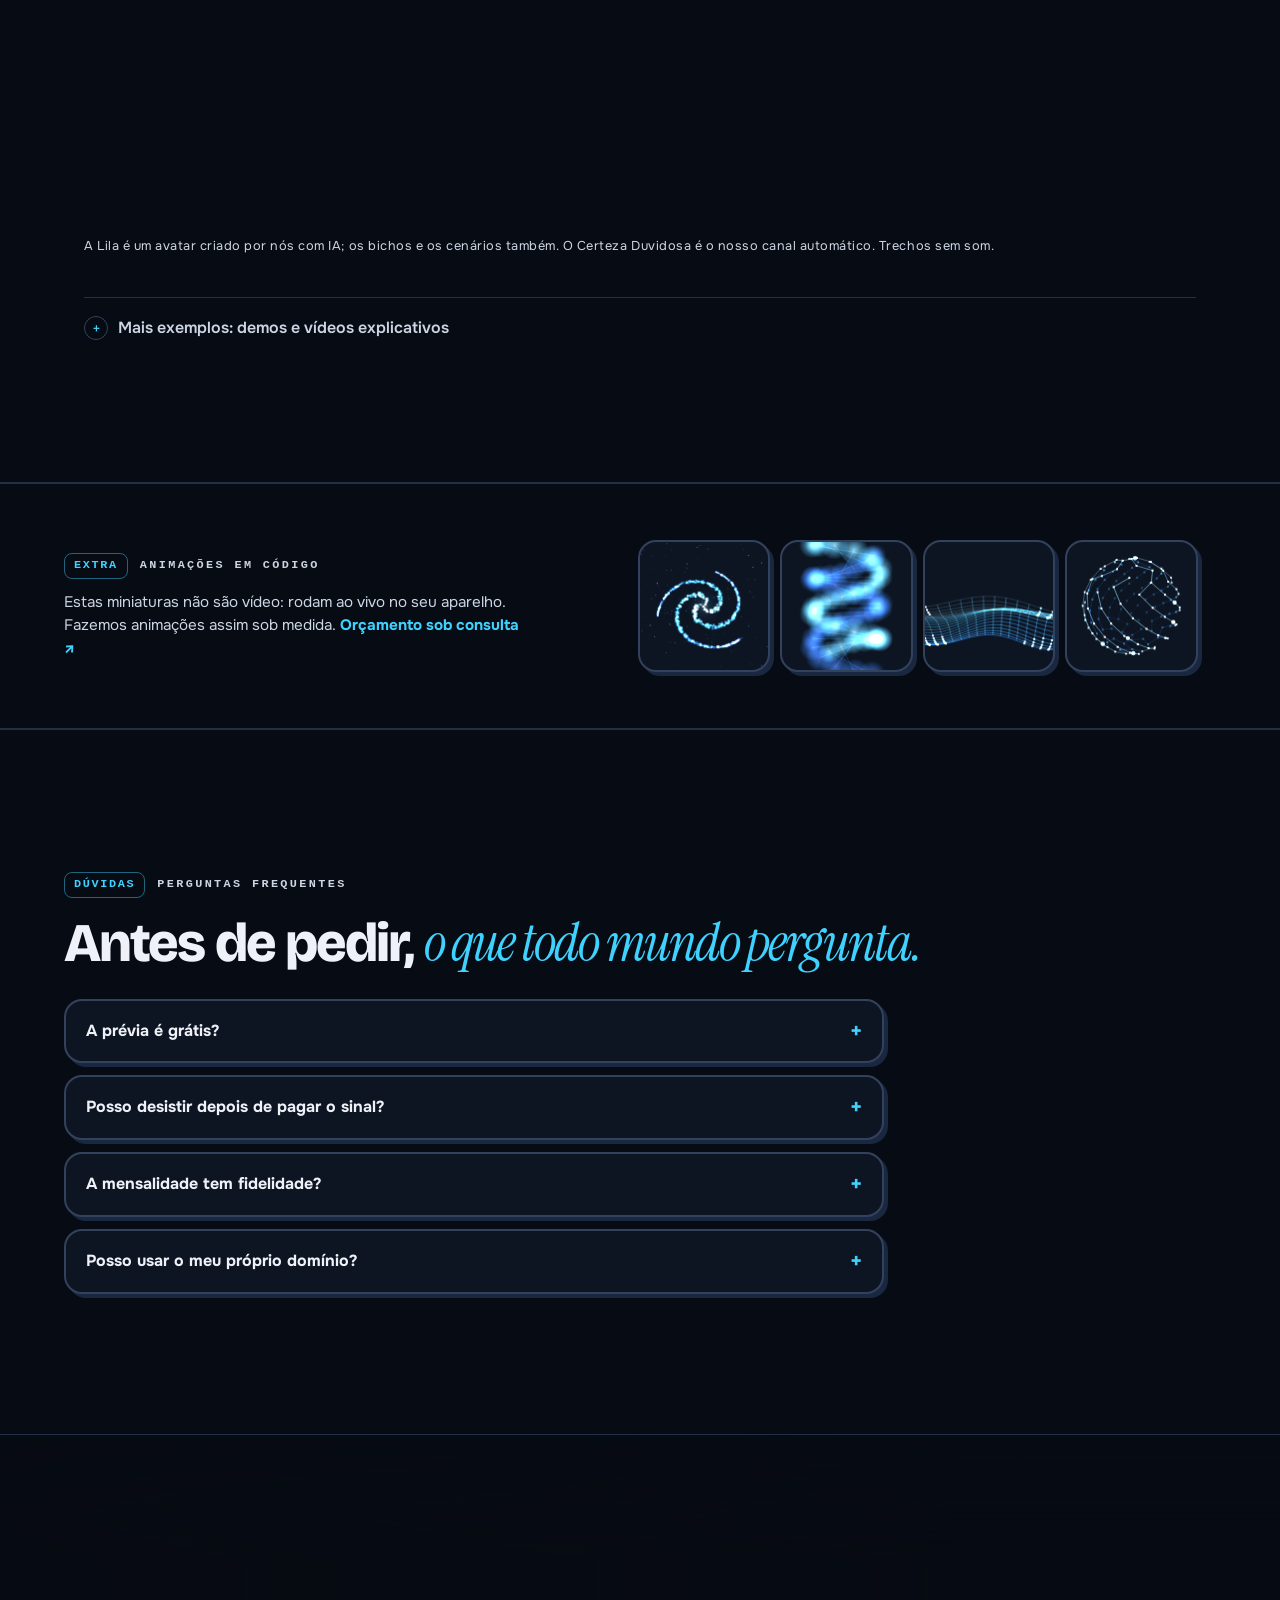
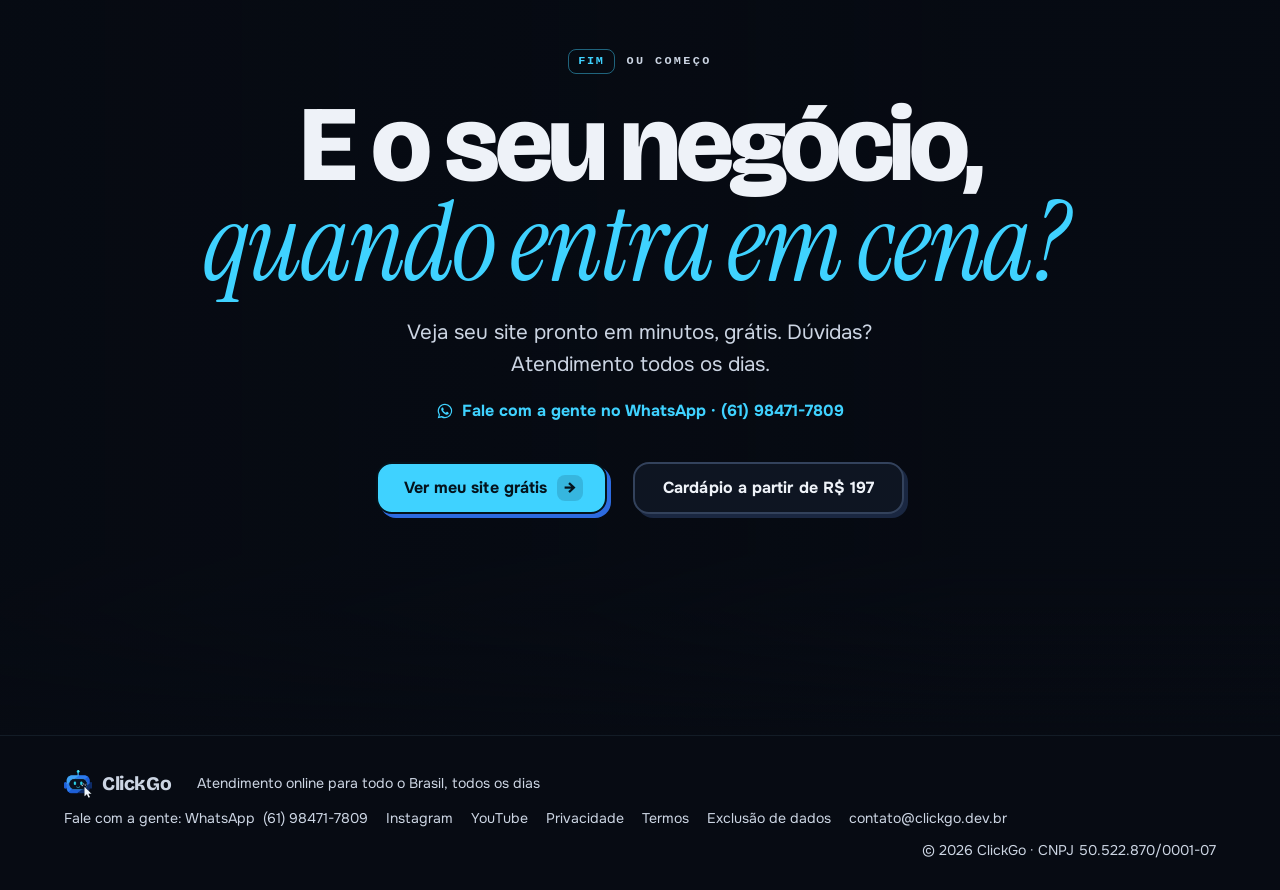
==== commit ac3c6f65: "inicio: robozinho que fala no cardapio, icones coloridos na trilha e nos selos, cache v2 Co-Authored" ====
--- a/index.html
+++ b/index.html
@@ -31,8 +31,8 @@
 <link rel="stylesheet" href="v6.css?v=p1">
 <link rel="stylesheet" href="v7.css?v=p1">
 <link rel="stylesheet" href="sem-vidro.css?v=p1">
-<link rel="stylesheet" href="cg-cores.css?v=1">
-<link rel="stylesheet" href="cg-tatil.css?v=1">
+<link rel="stylesheet" href="cg-cores.css?v=2">
+<link rel="stylesheet" href="cg-tatil.css?v=2">
 <script type="application/ld+json">
 {"@context":"https://schema.org","@graph":[{"@type":"ProfessionalService","@id":"https://clickgo.dev.br/#clickgo","name":"ClickGo","url":"https://clickgo.dev.br/","description":"Cardápio digital com pedido no WhatsApp e site com agenda para barbearia, salão e clínica em todo o Brasil.","telephone":"+55-61-98471-7809","email":"contato@clickgo.dev.br","areaServed":{"@type":"Country","name":"Brasil"},"address":{"@type":"PostalAddress","addressLocality":"Brasília","addressRegion":"DF","addressCountry":"BR"},"logo":"https://clickgo.dev.br/assets/icon-512.png","sameAs":["https://www.instagram.com/clickgo.dev/","https://www.youtube.com/@clickgodev"]},{"@type":"Service","name":"Cardápio digital","serviceType":"Cardápio digital com pedido no WhatsApp","provider":{"@id":"https://clickgo.dev.br/#clickgo"},"areaServed":{"@type":"Country","name":"Brasil"},"url":"https://clickgo.dev.br/#cardapio","description":"Cardápio em link e QR Code, até 60 itens com foto e botão de pedir no WhatsApp. Pronto em 48 h.","offers":{"@type":"Offer","priceCurrency":"BRL","price":"197","url":"https://clickgo.dev.br/esboco/?tipo=cardapio","priceSpecification":[{"@type":"UnitPriceSpecification","price":"197","priceCurrency":"BRL","name":"Implantação (pacote Essencial)"},{"@type":"UnitPriceSpecification","price":"29","priceCurrency":"BRL","name":"Mensalidade (pacote Essencial)","unitText":"MONTH","referenceQuantity":{"@type":"QuantitativeValue","value":1,"unitCode":"MON"}}]}},{"@type":"Service","name":"Site com agenda","serviceType":"Site com agenda online para barbearia, salão e clínica","provider":{"@id":"https://clickgo.dev.br/#clickgo"},"areaServed":{"@type":"Country","name":"Brasil"},"url":"https://clickgo.dev.br/#site","description":"Site com agenda online: serviços com duração e preço, pedido de horário no WhatsApp e painel para confirmar, cancelar e bloquear horários.","offers":{"@type":"Offer","priceCurrency":"BRL","price":"397","url":"https://clickgo.dev.br/esboco/","priceSpecification":[{"@type":"UnitPriceSpecification","price":"397","priceCurrency":"BRL","name":"Implantação (pacote Essencial)"},{"@type":"UnitPriceSpecification","price":"59","priceCurrency":"BRL","name":"Mensalidade (pacote Essencial)","unitText":"MONTH","referenceQuantity":{"@type":"QuantitativeValue","value":1,"unitCode":"MON"}}]}},{"@type":"FAQPage","mainEntity":[{"@type":"Question","name":"A prévia é grátis?","acceptedAnswer":{"@type":"Answer","text":"Sim. Você preenche o formulário e recebe uma prévia do seu site, montada com as informações e as fotos que enviou. Pedir e ajustar a prévia é grátis e não obriga a contratar: você só paga se aprovar um pacote."}},{"@type":"Question","name":"Posso desistir depois de pagar o sinal?","acceptedAnswer":{"@type":"Answer","text":"Pode. Você tem até 7 dias depois do pagamento do sinal para desistir e receber todo o valor pago de volta (art. 49 do Código de Defesa do Consumidor). É só pedir no chat da página do seu pedido ou pelo e-mail contato@clickgo.dev.br."}},{"@type":"Question","name":"A mensalidade tem fidelidade?","acceptedAnswer":{"@type":"Answer","text":"Não. Cancele quando quiser, sem multa, sem fidelidade e sem aviso prévio. O site fica no ar até o fim do período já pago."}},{"@type":"Question","name":"Posso usar o meu próprio domínio?","acceptedAnswer":{"@type":"Answer","text":"Pode. O domínio (seunegocio.com.br) fica no seu nome ou CNPJ e o registro anual é pago por você direto ao registrador. Nós ligamos o domínio ao seu site sem custo adicional, e ele continua seu se você cancelar."}}]}]}
 </script>
@@ -87,6 +87,19 @@
             <a class="btn btn-prim" href="/esboco/?tipo=cardapio">Ver meu cardápio grátis</a>
           </div>
           <p class="cd9-rapido">A prévia costuma sair em poucos minutos. Você só paga se aprovar.</p>
+          <div class="cg-robo-chat" aria-hidden="true">
+            <svg class="cg-robo" viewBox="120 90 760 640" width="64" height="54" focusable="false">
+              <g class="r-ant"><line x1="500" y1="255" x2="500" y2="180" stroke="#3FA2F7" stroke-width="26" stroke-linecap="round"/><circle class="r-luz" cx="500" cy="160" r="34" fill="#22D3EE"/></g>
+              <rect x="770" y="410" width="60" height="150" rx="26" fill="#0F2C66"/>
+              <rect x="170" y="410" width="60" height="150" rx="26" fill="#1F5FD6"/>
+              <rect x="230" y="250" width="540" height="420" rx="120" fill="#2D7BF0"/>
+              <rect x="290" y="330" width="420" height="250" rx="125" fill="#0B1220"/>
+              <rect x="290" y="330" width="420" height="250" rx="125" fill="none" stroke="#22D3EE" stroke-opacity=".55" stroke-width="8"/>
+              <g class="r-olhos"><rect x="398" y="393" width="52" height="84" rx="26" fill="#22D3EE"/><rect x="550" y="393" width="52" height="84" rx="26" fill="#22D3EE"/></g>
+              <path class="r-boca" d="M466 520 Q500 548 534 520" fill="none" stroke="#22D3EE" stroke-width="14" stroke-linecap="round"/>
+            </svg>
+            <p class="cg-bal"><span>Oi! Eu monto a <b>prévia do seu cardápio</b>. Você me conta, eu faço.</span></p>
+          </div>
         </div>
         <div class="ficha-bloco">
           <h3>O que vem</h3>
@@ -235,31 +248,31 @@
       <ol class="cf-trilha">
         <li class="cf-rail" aria-hidden="true"><i></i></li>
         <li class="cf-p" style="--i:0">
-          <svg class="cf-ic" viewBox="0 0 48 48" aria-hidden="true"><path class="cf-tr" d="M10 12h28a4 4 0 0 1 4 4v14a4 4 0 0 1-4 4H22l-8 6v-6h-4a4 4 0 0 1-4-4V16a4 4 0 0 1 4-4z"/><circle class="cf-pt cf-a1" cx="17" cy="23" r="2.2"/><circle class="cf-pt cf-a2" cx="24" cy="23" r="2.2"/><circle class="cf-pt cf-a3" cx="31" cy="23" r="2.2"/></svg>
+          <svg class="cf-ic ic-t" viewBox="0 0 48 48" aria-hidden="true"><path class="cf-tr" d="M10 12h28a4 4 0 0 1 4 4v14a4 4 0 0 1-4 4H22l-8 6v-6h-4a4 4 0 0 1-4-4V16a4 4 0 0 1 4-4z"/><circle class="cf-pt cf-a1" cx="17" cy="23" r="2.2"/><circle class="cf-pt cf-a2" cx="24" cy="23" r="2.2"/><circle class="cf-pt cf-a3" cx="31" cy="23" r="2.2"/></svg>
           <b>Pedido</b><span>Conte do seu negócio.</span></li>
         <li class="cf-p" style="--i:1">
-          <svg class="cf-ic" viewBox="0 0 48 48" aria-hidden="true"><rect class="cf-tr" x="13" y="5" width="22" height="38" rx="4"/><rect class="cf-bl cf-a1" x="17" y="11" width="14" height="8" rx="1.5"/><rect class="cf-bl cf-a2" x="17" y="22" width="14" height="4" rx="1.5"/><rect class="cf-bl cf-a3" x="17" y="29" width="9" height="4" rx="1.5"/></svg>
+          <svg class="cf-ic ic-m" viewBox="0 0 48 48" aria-hidden="true"><rect class="cf-tr" x="13" y="5" width="22" height="38" rx="4"/><rect class="cf-bl cf-a1" x="17" y="11" width="14" height="8" rx="1.5"/><rect class="cf-bl cf-a2" x="17" y="22" width="14" height="4" rx="1.5"/><rect class="cf-bl cf-a3" x="17" y="29" width="9" height="4" rx="1.5"/></svg>
           <b>Prévia</b><span>Com as suas fotos, grátis.</span></li>
         <li class="cf-p" style="--i:2">
-          <svg class="cf-ic" viewBox="0 0 48 48" aria-hidden="true"><path class="cf-tr cf-alca" d="M17 22v-6a7 7 0 0 1 14 0v6"/><rect class="cf-tr" x="11" y="22" width="26" height="19" rx="4"/><circle class="cf-pt" cx="24" cy="31" r="2.6"/></svg>
+          <svg class="cf-ic ic-a" viewBox="0 0 48 48" aria-hidden="true"><path class="cf-tr cf-alca" d="M17 22v-6a7 7 0 0 1 14 0v6"/><rect class="cf-tr" x="11" y="22" width="26" height="19" rx="4"/><circle class="cf-pt" cx="24" cy="31" r="2.6"/></svg>
           <b>Sinal</b><span>50% pelo Mercado Pago.</span></li>
         <li class="cf-p" style="--i:3">
-          <svg class="cf-ic" viewBox="0 0 48 48" aria-hidden="true"><g class="cf-gira"><circle class="cf-tr" cx="24" cy="24" r="7"/><path class="cf-tr" d="M24 8v5M24 35v5M8 24h5M35 24h5M12.7 12.7l3.6 3.6M31.7 31.7l3.6 3.6M12.7 35.3l3.6-3.6M31.7 16.3l3.6-3.6"/></g></svg>
+          <svg class="cf-ic ic-a" viewBox="0 0 48 48" aria-hidden="true"><g class="cf-gira"><circle class="cf-tr" cx="24" cy="24" r="7"/><path class="cf-tr" d="M24 8v5M24 35v5M8 24h5M35 24h5M12.7 12.7l3.6 3.6M31.7 31.7l3.6 3.6M12.7 35.3l3.6-3.6M31.7 16.3l3.6-3.6"/></g></svg>
           <b>Montando</b><span>A equipe faz o site final.</span></li>
         <li class="cf-p" style="--i:4">
-          <svg class="cf-ic" viewBox="0 0 48 48" aria-hidden="true"><rect class="cf-tr" x="6" y="10" width="36" height="26" rx="3"/><path class="cf-tr" d="M18 42h12M24 36v6"/><g class="cf-ok"><circle class="cf-pt" cx="24" cy="23" r="7"/><path class="cf-ck" d="M20.5 23l2.5 2.5 4.5-5"/></g></svg>
+          <svg class="cf-ic ic-c" viewBox="0 0 48 48" aria-hidden="true"><rect class="cf-tr" x="6" y="10" width="36" height="26" rx="3"/><path class="cf-tr" d="M18 42h12M24 36v6"/><g class="cf-ok"><circle class="cf-pt" cx="24" cy="23" r="7"/><path class="cf-ck" d="M20.5 23l2.5 2.5 4.5-5"/></g></svg>
           <b>Site pronto</b><span>Confira antes do restante.</span></li>
         <li class="cf-p cf-fim" style="--i:5">
-          <svg class="cf-ic" viewBox="0 0 48 48" aria-hidden="true"><circle class="cf-onda" cx="24" cy="24" r="16"/><circle class="cf-onda cf-a2" cx="24" cy="24" r="16"/><circle class="cf-pt" cx="24" cy="24" r="6"/></svg>
+          <svg class="cf-ic ic-c" viewBox="0 0 48 48" aria-hidden="true"><circle class="cf-onda" cx="24" cy="24" r="16"/><circle class="cf-onda cf-a2" cx="24" cy="24" r="16"/><circle class="cf-pt" cx="24" cy="24" r="6"/></svg>
           <b>No ar</b><span>Seu site publicado.</span></li>
       </ol>
       <h3 class="cf-sub">Por que confiar</h3>
       <ul class="cf-selos">
-        <li style="--i:0"><svg viewBox="0 0 24 24" aria-hidden="true"><path d="M2 12s3.6-7 10-7 10 7 10 7-3.6 7-10 7S2 12 2 12z"/><circle cx="12" cy="12" r="3"/></svg>Você vê antes de pagar</li>
-        <li style="--i:1"><svg viewBox="0 0 24 24" aria-hidden="true"><rect x="4" y="10" width="16" height="11" rx="2"/><path d="M8 10V7a4 4 0 0 1 8 0v3"/></svg>Mercado Pago, empresa com CNPJ</li>
-        <li style="--i:2"><svg viewBox="0 0 24 24" aria-hidden="true"><path d="M4 6h16M4 12h10M4 18h7"/><circle cx="18" cy="16" r="3"/></svg>Página do seu projeto</li>
-        <li style="--i:3"><svg viewBox="0 0 24 24" aria-hidden="true"><path d="M12 3l8 3v6c0 4.5-3.4 8.3-8 9-4.6-.7-8-4.5-8-9V6z"/><path d="M8.5 12l2.5 2.5 4.5-5"/></svg>Sem fidelidade e sem multa</li>
-        <li style="--i:4"><svg viewBox="0 0 24 24" aria-hidden="true"><path d="M4 5h16v11H9l-5 4z"/><path d="M8 10h.01M12 10h.01M16 10h.01"/></svg>Atendimento todos os dias</li>
+        <li class="ic-c" style="--i:0"><svg viewBox="0 0 24 24" aria-hidden="true"><path d="M2 12s3.6-7 10-7 10 7 10 7-3.6 7-10 7S2 12 2 12z"/><circle cx="12" cy="12" r="3"/></svg>Você vê antes de pagar</li>
+        <li class="ic-a" style="--i:1"><svg viewBox="0 0 24 24" aria-hidden="true"><rect x="4" y="10" width="16" height="11" rx="2"/><path d="M8 10V7a4 4 0 0 1 8 0v3"/></svg>Mercado Pago, empresa com CNPJ</li>
+        <li class="ic-m" style="--i:2"><svg viewBox="0 0 24 24" aria-hidden="true"><path d="M4 6h16M4 12h10M4 18h7"/><circle cx="18" cy="16" r="3"/></svg>Página do seu projeto</li>
+        <li class="ic-a" style="--i:3"><svg viewBox="0 0 24 24" aria-hidden="true"><path d="M12 3l8 3v6c0 4.5-3.4 8.3-8 9-4.6-.7-8-4.5-8-9V6z"/><path d="M8.5 12l2.5 2.5 4.5-5"/></svg>Sem fidelidade e sem multa</li>
+        <li class="ic-v" style="--i:4"><svg viewBox="0 0 24 24" aria-hidden="true"><path d="M4 5h16v11H9l-5 4z"/><path d="M8 10h.01M12 10h.01M16 10h.01"/></svg>Atendimento todos os dias</li>
       </ul>
       <p class="cf-nota">Cancele quando quiser. Desistiu em até 7 dias do sinal? Devolução integral. Seu conteúdo e seu domínio são sempre seus. <a href="termos.html#reembolso">Condições</a></p>
       <div class="acoes">
@@ -385,7 +398,7 @@
 
 <script src="pixel.js?v=2" defer></script>
 <script src="contato.js" defer></script>
-<script src="cg-tatil.js?v=1" defer></script>
+<script src="cg-tatil.js?v=2" defer></script>
 <script src="script.js?v=p1" defer></script>
 <script src="v5.js" defer></script>
 <script src="v6.js" defer></script>
--- a/cg-cores.css
+++ b/cg-cores.css
@@ -1,6 +1,6 @@
 /* ClickGo: PALETA ÚNICA do site (24/10/2026; dono: "cores legais, não colorido, cores boas que conversam entre si").
    Base neutra (noite) + 1 cor de marca (o azul do robô) + 1 de destaque (o ciano dos olhos do robô). Nada de verde-água,
-   lilás ou céu como cores próprias: viram marca/destaque. Contraste AA conferido nos 4 fundos (texto 3 = 5,4:1 no mais claro).
+   lilás ou céu como cores próprias: viram marca/destaque. Contraste AA conferido nos 4 fundos (24/10: texto 2 e 3 clareados a pedido do dono, "cinza difícil de ler": >= 8:1 em todos os fundos).
    Vem por ÚLTIMO em todas as páginas (início, /esboco/, /acompanhar/, privacidade, termos, exclusão) e reaponta as variáveis
    antigas de cada CSS para estes tokens, sem reescrever os arquivos. Erro (vermelho suave) é só para aviso de campo. */
 :root {
@@ -12,8 +12,8 @@
   --cg-linha: #232f44;
   --cg-linha-2: #33425c;
   --cg-txt: #eef2f8;
-  --cg-txt-2: #aab6ca;
-  --cg-txt-3: #8d9ab2;
+  --cg-txt-2: #ccd5e3;
+  --cg-txt-3: #b3bed0;
   /* marca: azul do robô */
   --cg-marca: #4c8df6;
   --cg-marca-forte: #2d6be0;
--- a/cg-tatil.css
+++ b/cg-tatil.css
@@ -0,0 +1,135 @@
+/* ClickGo: camada TÁTIL do site todo (24/10/2026; dono escolheu a direção B "com bordas arredondadas", no NOSSO estilo e
+   "não tão colorido"). Vem DEPOIS do cg-cores.css em todas as páginas (início, /esboco/, /acompanhar/, privacidade, termos,
+   exclusão) e só redefine os componentes que se repetem: botões, cartões, campos, balões de conversa, marca do topo.
+   Tradução do B para o fundo escuro da marca:
+   - borda sólida de 2px em tom da paleta (nada de borda que brilha);
+   - sombra SÓLIDA deslocada, sem desfoque (bloco "de apertar"): azul-noite nos cartões, azul do robô no botão principal;
+   - ao tocar, o bloco AFUNDA (vai até a sombra e ela some); entradas com MOLA;
+   - cores do B só como acento discreto e dessaturado, no máximo 1-2 por tela: mostarda só na etiqueta de preço,
+     tomate só no microfone/gravação.
+   Sem vidro, sem blur, sem brilho, sem degradê (dono 23/10). Movimento só com transform/opacity; prefers-reduced-motion
+   desliga tudo. "3D" = perspective + rotateX/rotateY leves (cg-tatil.js), nunca filtro. */
+:root {
+  --t-mola: cubic-bezier(.34, 1.56, .64, 1);
+  --t-suave: cubic-bezier(.16, 1, .3, 1);
+  --t-borda-cor: var(--cg-linha-2);
+  --t-borda: 2px solid var(--cg-linha-2);
+  --t-sombra-cor: #1a2741;
+  --t-sombra: 5px 5px 0 var(--t-sombra-cor);
+  --t-sombra-p: 3px 3px 0 var(--t-sombra-cor);
+  --t-raio: 22px;
+  --t-raio-p: 16px;
+  /* acentos do B, dessaturados (1-2 por tela) */
+  --t-mostarda: #d8b46a;
+  --t-mostarda-tinta: #231a08;
+  --t-tomate: #d9775f;
+  --t-tomate-escuro: #8c3f2f;
+}
+
+/* ===================== marca do topo: "clique e go" =====================
+   O robô da logo leva o clique do cursor (afunda e volta com mola), sai uma onda do ponto do clique e o "Go" pula para
+   dentro. 1 vez ao abrir a página e de novo ao passar o mouse/tocar (cg-tatil.js reinicia). */
+.cg-mk { display: inline-flex; align-items: center; gap: 10px; text-decoration: none; color: var(--cg-txt); -webkit-tap-highlight-color: transparent; }
+.cg-mk-logo { position: relative; display: inline-grid; place-items: center; flex: none; }
+.cg-mk-logo img { display: block; transform-origin: 40% 60%; }
+.cg-mk-onda { position: absolute; right: -2px; bottom: -2px; width: 16px; height: 16px; border-radius: 50%; border: 2px solid var(--cg-destaque); opacity: 0; pointer-events: none; }
+.cg-mk-wm { display: inline-flex; align-items: baseline; font-family: var(--titulo, 'Bricolage Grotesque', system-ui, sans-serif); font-weight: 800; letter-spacing: -.02em; }
+.cg-mk-wm b { display: inline-block; font-weight: 800; color: var(--cg-destaque); transform-origin: 0 100%; }
+.cg-mk.cg-mk-vai .cg-mk-logo img { animation: cgMkClique .9s var(--t-mola) both; }
+.cg-mk.cg-mk-vai .cg-mk-onda { animation: cgMkOnda .8s ease-out .18s both; }
+.cg-mk.cg-mk-vai .cg-mk-wm b { animation: cgMkGo .8s var(--t-mola) .32s both; }
+@keyframes cgMkClique { 0% { transform: none; } 22% { transform: translate(2px, 2px) scale(.88) rotate(-4deg); } 55% { transform: translate(0, -2px) scale(1.06) rotate(3deg); } 100% { transform: none; } }
+@keyframes cgMkOnda { 0% { opacity: .9; transform: scale(.4); } 100% { opacity: 0; transform: scale(2.4); } }
+@keyframes cgMkGo { 0% { opacity: 0; transform: translate3d(-10px, 0, 0) rotate(-14deg) scale(.6); } 60% { opacity: 1; transform: translate3d(2px, -3px, 0) rotate(6deg) scale(1.12); } 100% { opacity: 1; transform: none; } }
+
+/* ===================== marcador do título (assinatura do B) ===================== */
+.mk { display: inline-block; padding: 0 .18em .02em; margin: 0 .04em; border-radius: .26em; background: var(--cg-marca); color: #fff; font-style: normal; -webkit-text-fill-color: #fff; transform: rotate(-2deg); box-shadow: .09em .09em 0 #173a82; }
+@media (prefers-reduced-motion: no-preference) { .mk { animation: cgMkEntra .7s var(--t-mola) .25s both; } }
+@keyframes cgMkEntra { from { opacity: 0; transform: rotate(-9deg) scale(.7); } to { opacity: 1; transform: rotate(-2deg); } }
+
+/* ===================== etiqueta de preço (único lugar da mostarda) ===================== */
+.t-preco, .preco-d-linha strong { display: inline-block; padding: .14em .4em .12em; border-radius: 10px; background: var(--t-mostarda); color: var(--t-mostarda-tinta); -webkit-text-fill-color: var(--t-mostarda-tinta); border: 2px solid var(--t-mostarda-tinta); box-shadow: 3px 3px 0 #6e5524; transform: rotate(-2deg); font-variant-numeric: tabular-nums; }
+
+/* ===================== utilitário 3D (cg-tatil.js preenche --rx/--ry) ===================== */
+.t3d { transform: perspective(900px) rotateX(var(--rx, 0deg)) rotateY(var(--ry, 0deg)); transition: transform .5s var(--t-suave); }
+
+/* ============================================================================================
+   PÁGINA INICIAL (v5/v6/v7/sem-vidro)
+   ============================================================================================ */
+.topo .marca { gap: 10px; }
+.btn { border-radius: 16px; transition: transform .28s var(--t-mola), box-shadow .28s var(--t-mola), background-color .2s, border-color .2s; }
+.btn-prim, .fd-bt { color: var(--cg-tinta); background: var(--cg-destaque); border: 2px solid var(--cg-tinta); box-shadow: 4px 4px 0 var(--cg-marca-forte); }
+.btn-prim:hover { background: var(--cg-destaque-claro); transform: translate(-1px, -1px); box-shadow: 5px 5px 0 var(--cg-marca-forte); }
+.btn-prim::after { background: rgba(4, 19, 28, .14); }
+.btn-sec, .btn-linha { color: var(--cg-txt); background: var(--cg-sup); border: var(--t-borda); box-shadow: 4px 4px 0 var(--t-sombra-cor); }
+.btn-sec:hover, .btn-linha:hover { background: var(--cg-sup-2); border-color: var(--cg-destaque); transform: translate(-1px, -1px); box-shadow: 5px 5px 0 var(--t-sombra-cor); }
+.btn-linha { box-shadow: 3px 3px 0 var(--t-sombra-cor); }
+.btn:active, .btn-prim:active, .btn-sec:active, .btn-linha:active, .fd-bt:active { transform: translate(4px, 4px); box-shadow: 0 0 0 transparent; }
+.btn-git { border: var(--t-borda); box-shadow: 4px 4px 0 var(--t-sombra-cor); border-radius: 16px; }
+
+.ficha-bloco { border: var(--t-borda); border-radius: 26px; background: var(--cg-sup); box-shadow: 7px 7px 0 var(--t-sombra-cor); }
+.checks li::before { background: var(--cg-destaque); border-radius: 7px; }
+.preco-d { border-top: 2px dashed var(--cg-linha); }
+.preco-d-linha strong { font-size: 1.45rem; color: var(--t-mostarda-tinta); }
+
+.faq-lista details { border: var(--t-borda); border-radius: 18px; box-shadow: 4px 4px 0 var(--t-sombra-cor); transition: transform .3s var(--t-mola), box-shadow .3s var(--t-mola), border-color .2s; }
+.faq-lista details[open] { border-color: var(--cg-destaque); box-shadow: 4px 4px 0 var(--cg-marca-forte); }
+.faq-lista summary:active { transform: translate(2px, 2px); }
+.faq-lista summary::after { transition: transform .45s var(--t-mola); }
+
+.fd-form { border: var(--t-borda); border-radius: 24px; box-shadow: 6px 6px 0 var(--t-sombra-cor); }
+.fd-op { border-radius: 16px; border: 2px solid var(--cg-linha); }
+.fd-op.sel, .fd.rodando .fd-op.on { border-color: var(--cg-destaque); box-shadow: 3px 3px 0 var(--cg-marca-forte); }
+.fd-tipos button { border-radius: 12px; }
+.fd-tipos button[aria-selected="true"] { box-shadow: 3px 3px 0 var(--cg-marca-forte); }
+
+.vcard, .rcard { border-radius: 18px; border: var(--t-borda); box-shadow: 5px 5px 0 var(--t-sombra-cor); }
+.anima-caixa { border-radius: 18px; border: var(--t-borda); box-shadow: 4px 4px 0 var(--t-sombra-cor); overflow: hidden; }
+.port-card, .proj-card { border-radius: 20px; }
+.slate b { border-radius: 8px; }
+
+.flutuante, .zap-flut { border: var(--t-borda); box-shadow: 4px 4px 0 var(--t-sombra-cor); transition: transform .28s var(--t-mola), box-shadow .28s var(--t-mola); }
+.flutuante:active, .zap-flut:active { transform: translate(4px, 4px); box-shadow: 0 0 0 transparent; }
+
+.escolha a { border: var(--t-borda); border-radius: 14px; box-shadow: 3px 3px 0 var(--t-sombra-cor); transition: transform .28s var(--t-mola), box-shadow .28s var(--t-mola), border-color .2s; }
+.escolha a:hover { border-color: var(--cg-destaque); transform: translate(-1px, -1px); }
+.escolha a:active { transform: translate(3px, 3px); box-shadow: 0 0 0 transparent; }
+
+/* ============================================================================================
+   PÁGINAS LEGAIS (style.css): topo sólido (o antigo tinha blur) e sem malha de fundo
+   ============================================================================================ */
+.malha { display: none !important; }
+body > .topo { -webkit-backdrop-filter: none; backdrop-filter: none; background: var(--cg-fundo); border-bottom: 2px solid var(--cg-linha); }
+.grad-agua { background: none; -webkit-background-clip: border-box; background-clip: border-box; color: var(--cg-destaque); -webkit-text-fill-color: var(--cg-destaque); }
+.legal .estreito { position: relative; }
+.legal .rotulo { display: inline-block; padding: 5px 11px; border-radius: 10px; border: var(--t-borda); background: var(--cg-sup); box-shadow: 3px 3px 0 var(--t-sombra-cor); }
+
+/* ============================================================================================
+   PÁGINA DO CLIENTE (/acompanhar/, cg-form.css)
+   ============================================================================================ */
+.cg-btn { border-radius: 16px; transition: transform .28s var(--t-mola), box-shadow .28s var(--t-mola), background-color .2s, border-color .2s, opacity .2s; }
+.cg-btn-prim, .cg-pergunta-op .cg-btn:first-child { color: var(--cg-tinta); background: var(--cg-destaque); border: 2px solid var(--cg-tinta); box-shadow: 4px 4px 0 var(--cg-marca-forte); }
+.cg-btn-prim:hover:not(:disabled) { background: var(--cg-destaque-claro); transform: translate(-1px, -1px); box-shadow: 5px 5px 0 var(--cg-marca-forte); }
+.cg-btn-linha { background: var(--cg-sup); border: var(--t-borda); box-shadow: 3px 3px 0 var(--t-sombra-cor); }
+.cg-btn-linha:hover:not(:disabled) { border-color: var(--cg-destaque); }
+.cg-btn:active:not(:disabled) { transform: translate(4px, 4px); box-shadow: 0 0 0 transparent; }
+.cg-cartao, .cg-continuar, .cg-pac { border: var(--t-borda); border-radius: 24px; box-shadow: 6px 6px 0 var(--t-sombra-cor); }
+.cg-pac.rec { border: 2px solid var(--cg-destaque); box-shadow: 6px 6px 0 var(--cg-marca-forte); }
+.cg-chat { box-shadow: 6px 6px 0 var(--t-sombra-cor); }
+.cg-pill { border: 2px solid var(--cg-linha-2); background: var(--cg-sup); border-radius: 12px; }
+.cg-redondo { border: 2px solid var(--cg-tinta); box-shadow: 3px 3px 0 var(--cg-marca-forte); transition: transform .25s var(--t-mola), box-shadow .25s var(--t-mola); }
+.cg-redondo:active { transform: translate(3px, 3px); box-shadow: 0 0 0 transparent; }
+.cg-portfolio { border: var(--t-borda); border-radius: 18px; box-shadow: 4px 4px 0 var(--t-sombra-cor); }
+.cg-campo input, .cg-campo textarea, .cg-campo select, .cg-entrada, .cg-envio textarea, .cg-sala-form textarea, .cg-sala-form input { border-width: 2px; border-radius: 14px; }
+/* balões do chat = os mesmos do robô do formulário */
+.cg-msg { border-radius: 20px; animation: cgBalao .45s var(--t-mola) both; }
+.cg-msg.dele { background: var(--cg-sup-2); border: 2px solid var(--cg-linha); border-bottom-left-radius: 6px; }
+.cg-msg.meu { background: var(--cg-marca-forte); border: 2px solid #1b4aa6; border-bottom-right-radius: 6px; }
+@keyframes cgBalao { from { opacity: 0; transform: scale(.9) translate3d(0, 8px, 0); } }
+.cg-chat-cab img { animation: cgFlutua 4.5s ease-in-out infinite; }
+@keyframes cgFlutua { 50% { transform: translateY(-3px) rotate(-3deg); } }
+
+@media (prefers-reduced-motion: reduce) {
+  .cg-mk *, .mk, .cg-msg, .cg-chat-cab img, .t3d { animation: none !important; transition: none !important; }
+  .t3d { transform: none !important; }
+}
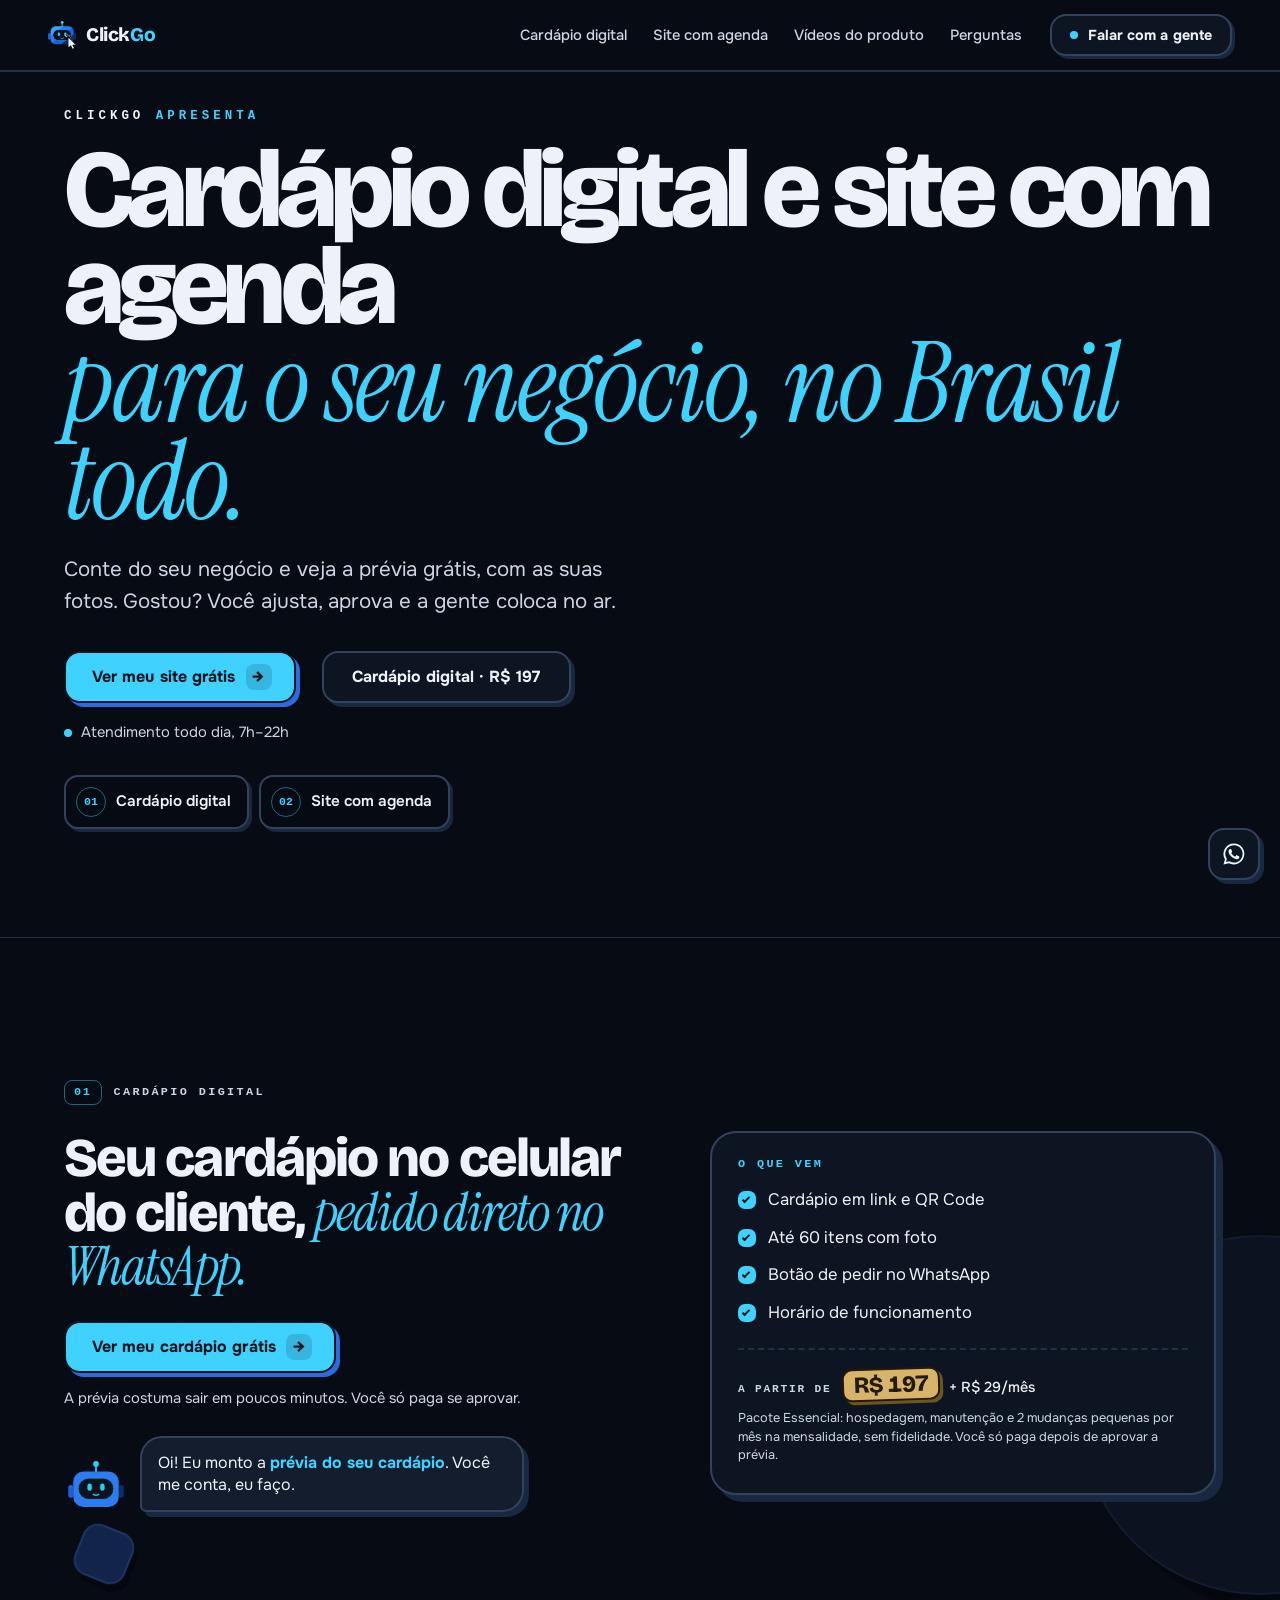
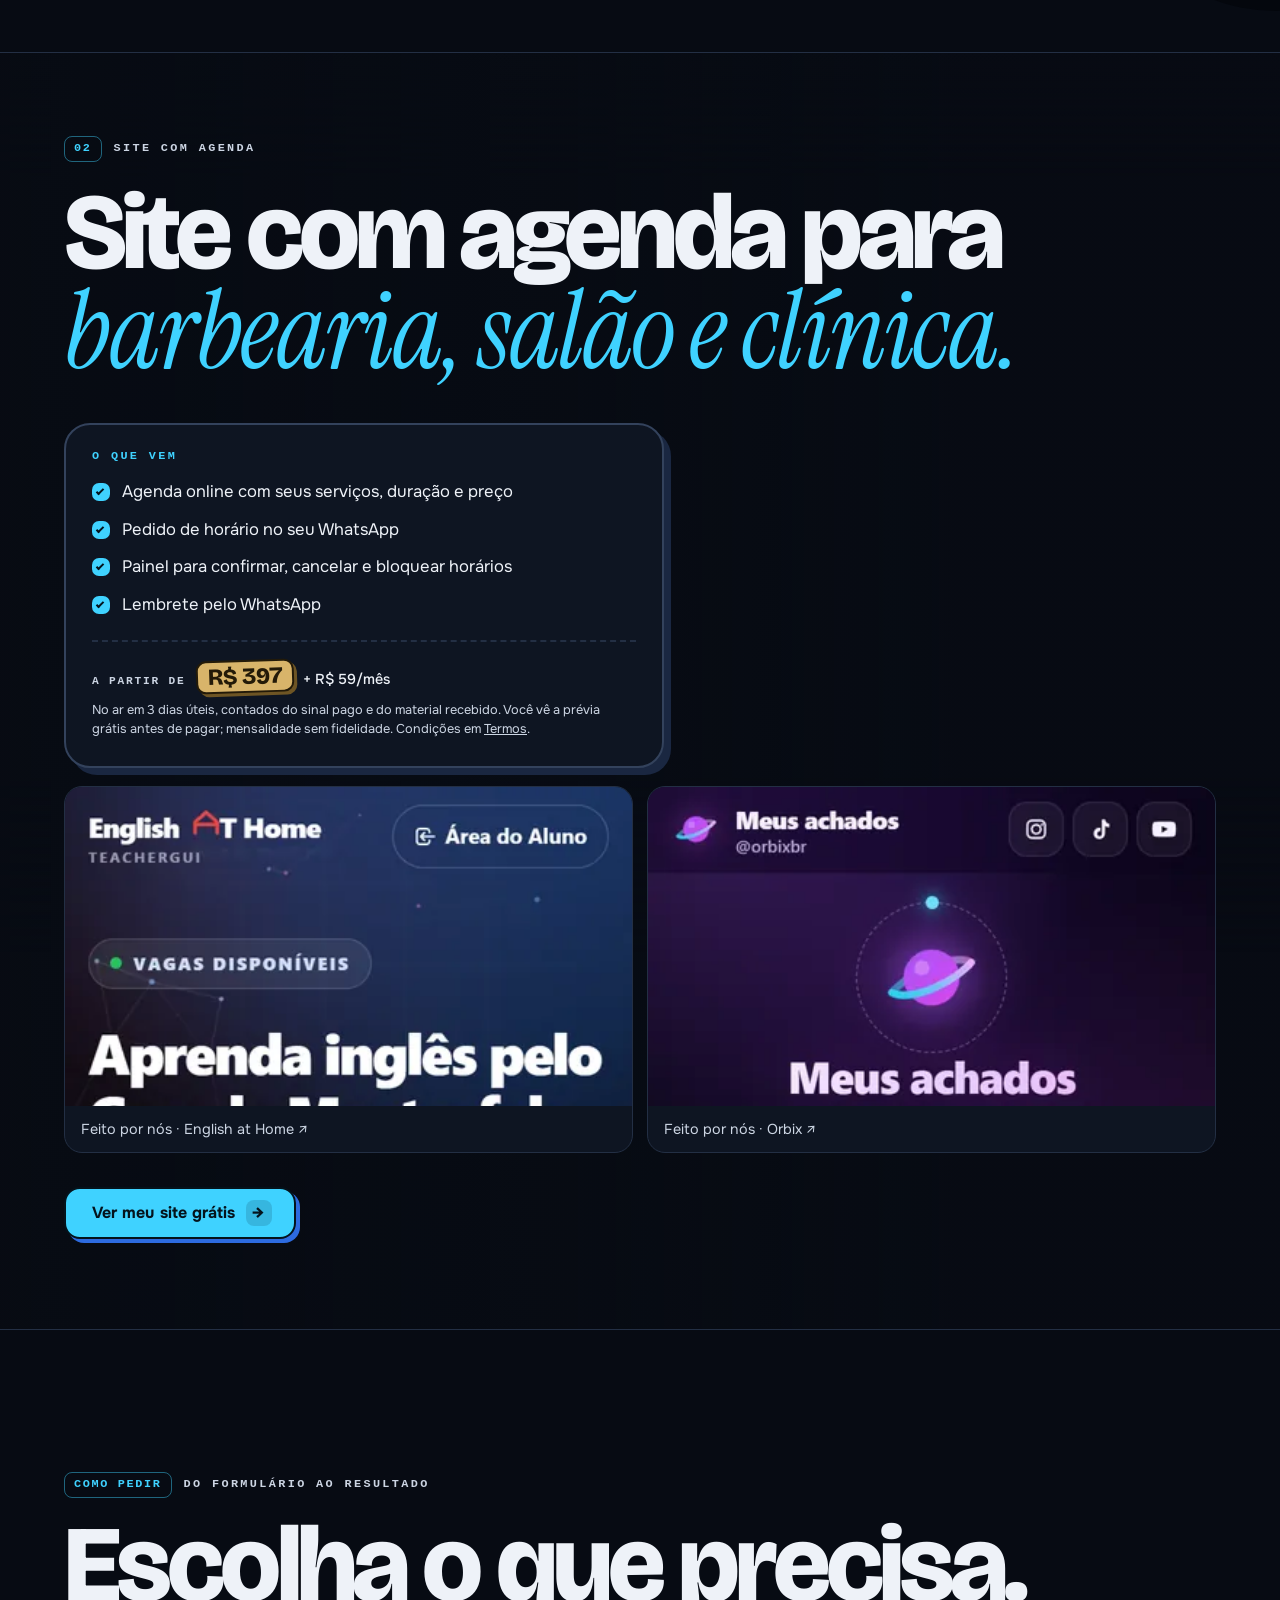
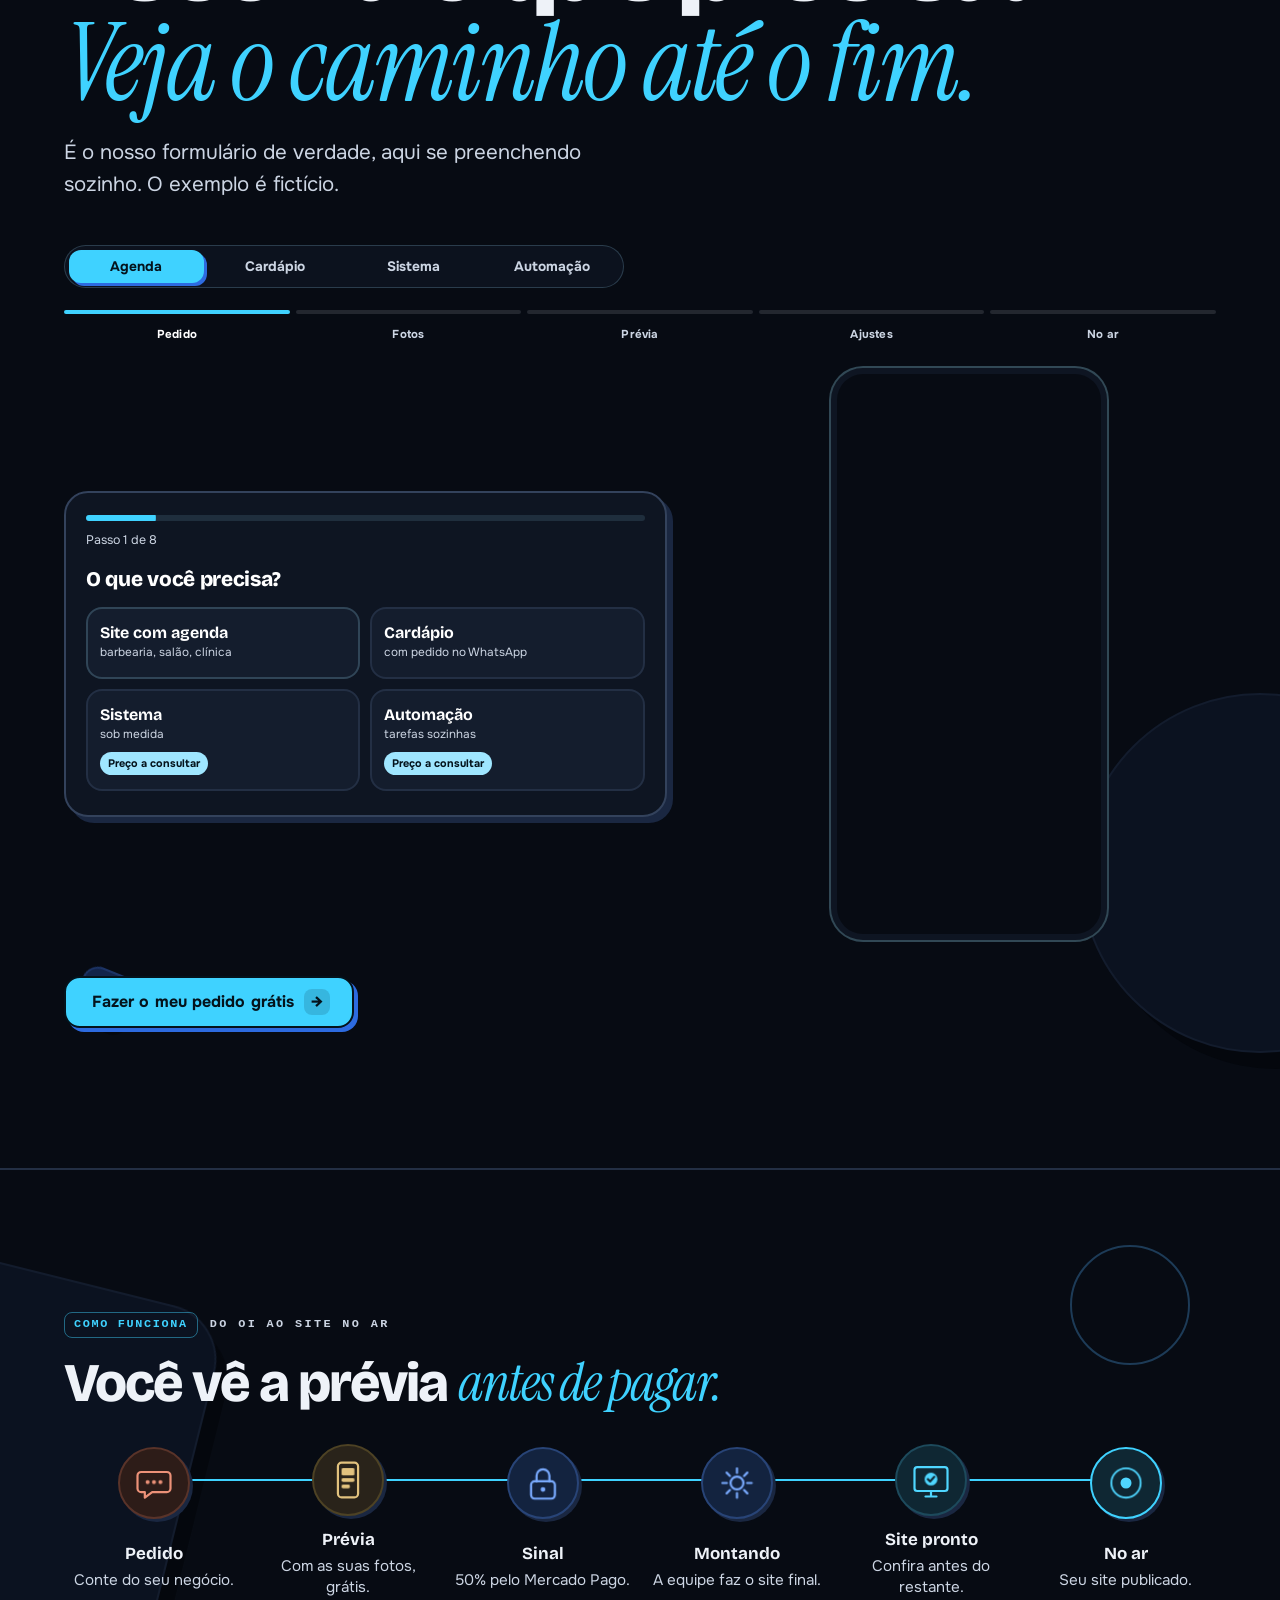
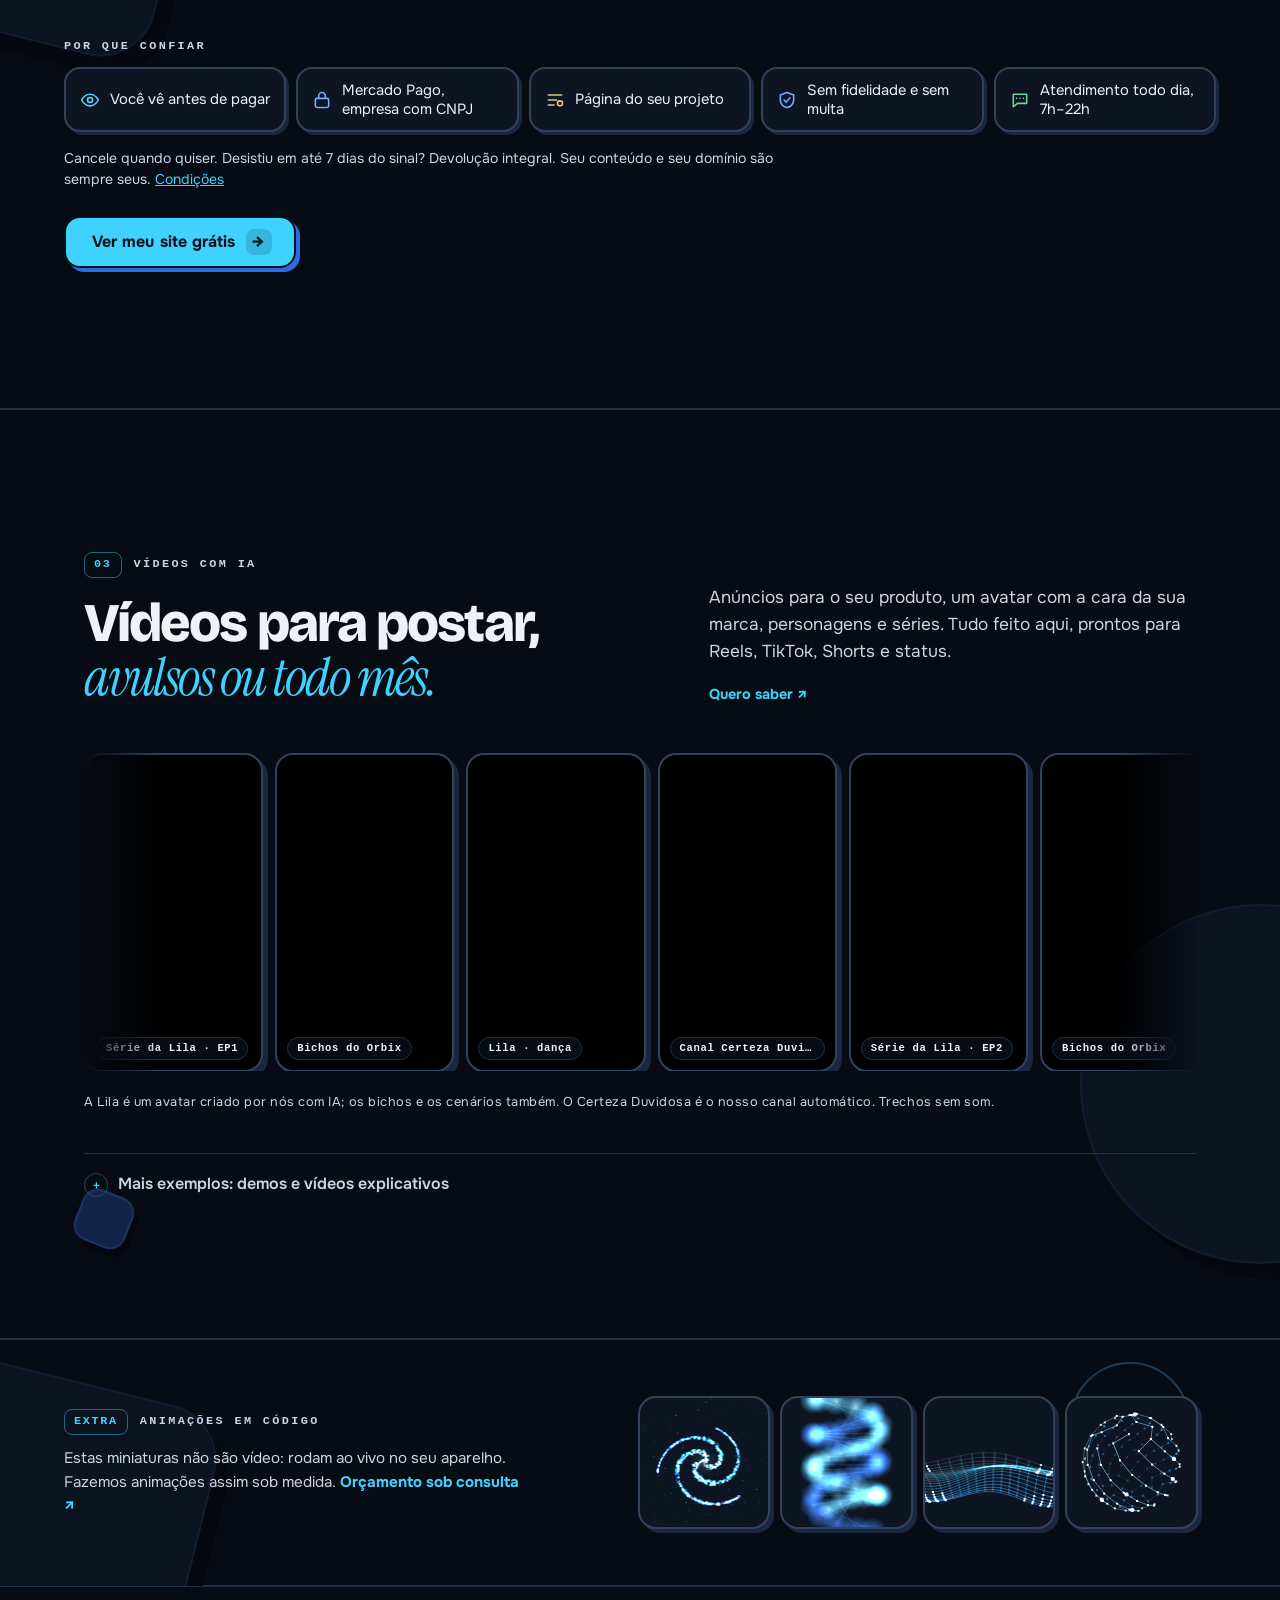
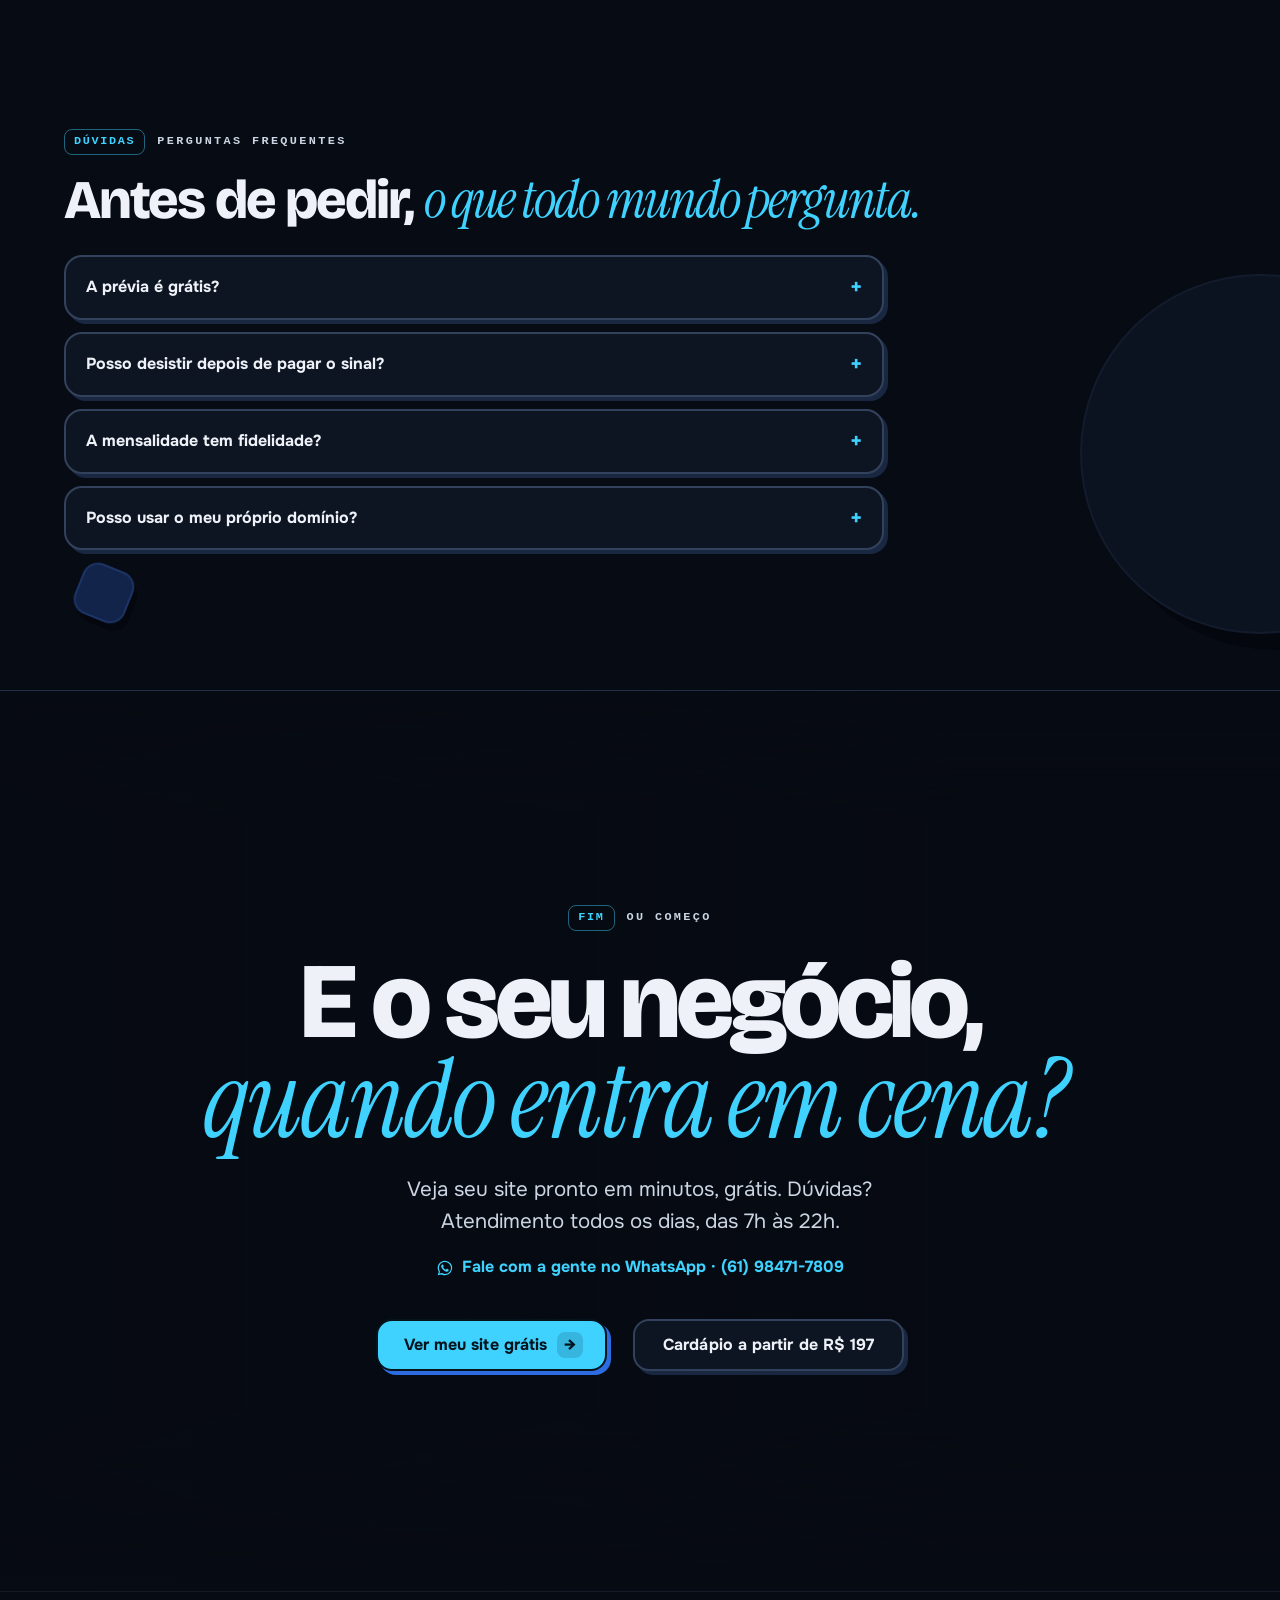
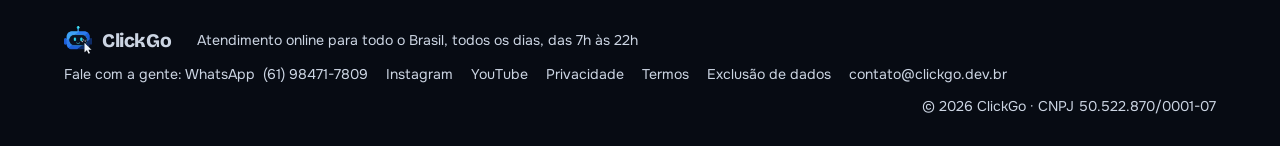
==== commit 7eb53d94: "Atendimento todos os dias das 7h as 22h (inicio e termos); QR do Pix so PNG no /acompanhar Co-Author" ====
--- a/index.html
+++ b/index.html
@@ -68,7 +68,7 @@
         <a class="btn btn-prim" data-contato="esboco" href="/esboco/"><span data-rotulo>Ver meu site grátis</span></a>
         <a class="btn btn-sec" href="#cardapio">Cardápio digital · R$&nbsp;197</a>
       </div>
-      <p class="selo-atend"><span aria-hidden="true"></span>Atendimento todos os dias</p>
+      <p class="selo-atend"><span aria-hidden="true"></span>Atendimento todo dia, 7h–22h</p>
       <nav class="escolha" aria-label="Escolha o que você quer">
         <a href="#cardapio"><b>01</b> Cardápio digital</a>
         <a href="#site"><b>02</b> Site com agenda</a>
@@ -272,7 +272,7 @@
         <li class="ic-a" style="--i:1"><svg viewBox="0 0 24 24" aria-hidden="true"><rect x="4" y="10" width="16" height="11" rx="2"/><path d="M8 10V7a4 4 0 0 1 8 0v3"/></svg>Mercado Pago, empresa com CNPJ</li>
         <li class="ic-m" style="--i:2"><svg viewBox="0 0 24 24" aria-hidden="true"><path d="M4 6h16M4 12h10M4 18h7"/><circle cx="18" cy="16" r="3"/></svg>Página do seu projeto</li>
         <li class="ic-a" style="--i:3"><svg viewBox="0 0 24 24" aria-hidden="true"><path d="M12 3l8 3v6c0 4.5-3.4 8.3-8 9-4.6-.7-8-4.5-8-9V6z"/><path d="M8.5 12l2.5 2.5 4.5-5"/></svg>Sem fidelidade e sem multa</li>
-        <li class="ic-v" style="--i:4"><svg viewBox="0 0 24 24" aria-hidden="true"><path d="M4 5h16v11H9l-5 4z"/><path d="M8 10h.01M12 10h.01M16 10h.01"/></svg>Atendimento todos os dias</li>
+        <li class="ic-v" style="--i:4"><svg viewBox="0 0 24 24" aria-hidden="true"><path d="M4 5h16v11H9l-5 4z"/><path d="M8 10h.01M12 10h.01M16 10h.01"/></svg>Atendimento todo dia, 7h–22h</li>
       </ul>
       <p class="cf-nota">Cancele quando quiser. Desistiu em até 7 dias do sinal? Devolução integral. Seu conteúdo e seu domínio são sempre seus. <a href="termos.html#reembolso">Condições</a></p>
       <div class="acoes">
@@ -367,7 +367,7 @@
     <div class="cena-in centro">
       <p class="slate"><b>Fim</b> ou começo</p>
       <h2 class="grande">E o seu negócio,<br><em>quando entra em cena?</em></h2>
-      <p class="sub">Veja seu site pronto em minutos, grátis. Dúvidas? Atendimento todos os dias.</p>
+      <p class="sub">Veja seu site pronto em minutos, grátis. Dúvidas? Atendimento todos os dias, das 7h às 22h.</p>
       <p class="fim-zap"><a class="btn-texto" data-zap href="https://wa.me/5561984717809?text=Ol%C3%A1!%20Vim%20pelo%20site%20da%20ClickGo%20e%20tenho%20uma%20d%C3%BAvida." target="_blank" rel="noopener"><svg viewBox="0 0 24 24" aria-hidden="true" fill="currentColor"><path d="M12 2.2A9.7 9.7 0 0 0 3.7 16.9L2.3 21.8l5-1.3A9.7 9.7 0 1 0 12 2.2zm0 17.7a8 8 0 0 1-4.1-1.1l-.3-.2-3 .8.8-2.9-.2-.3A8 8 0 1 1 12 19.9zm4.4-6c-.2-.1-1.4-.7-1.7-.8-.2-.1-.4-.1-.5.1l-.8.9c-.1.2-.3.2-.5.1a6.6 6.6 0 0 1-3.3-2.9c-.2-.4.2-.4.7-1.3.1-.2 0-.3 0-.4l-.8-1.8c-.2-.5-.4-.4-.5-.4h-.5a.9.9 0 0 0-.7.3 2.8 2.8 0 0 0-.9 2.1 4.9 4.9 0 0 0 1 2.6 11.2 11.2 0 0 0 4.3 3.8c1.6.7 2.2.7 3 .6.5-.1 1.4-.6 1.6-1.1.2-.6.2-1 .1-1.1l-.5-.3z"/></svg><span>Fale com a gente no WhatsApp · <span data-zap-num>(61) 98471-7809</span></span></a></p>
       <div class="acoes centro">
         <a class="btn btn-prim" data-contato="esboco" href="/esboco/"><span data-rotulo>Ver meu site grátis</span></a>
@@ -379,7 +379,7 @@
 
 <footer class="rodape">
   <a class="marca" href="#inicio"><img src="assets/logo-clickgo.webp" width="38" height="38" alt="" loading="lazy"><span>ClickGo</span></a>
-  <p>Atendimento online para todo o Brasil, todos os dias</p>
+  <p>Atendimento online para todo o Brasil, todos os dias, das 7h às 22h</p>
   <p class="rodape-links">
     <a data-zap href="https://wa.me/5561984717809?text=Ol%C3%A1!%20Vim%20pelo%20site%20da%20ClickGo%20e%20tenho%20uma%20d%C3%BAvida." target="_blank" rel="noopener">Fale com a gente: WhatsApp <span data-zap-num>(61) 98471-7809</span></a>
     <a data-contato="principal" href="https://ig.me/m/clickgo.dev" target="_blank" rel="noopener"><span data-rotulo-canal>Instagram</span></a>
--- a/cg-tatil.css
+++ b/cg-tatil.css
@@ -129,7 +129,104 @@
 .cg-chat-cab img { animation: cgFlutua 4.5s ease-in-out infinite; }
 @keyframes cgFlutua { 50% { transform: translateY(-3px) rotate(-3deg); } }
 
+/* ============================================================================================
+   v2 (24/10/2026, dono aprovou o estilo com ajustes): fundo com profundidade, ícones coloridos, "tudo se mexe"
+   ============================================================================================ */
+.mk { background: var(--cg-marca-forte); box-shadow: .09em .09em 0 #12306e; }
+
+/* ---------- FUNDO: blocos sólidos da marca, em camadas, à deriva bem devagar (cg-tatil.js cria o .cg-fundo).
+   Sem vidro, sem blur, sem degradê: só formas chapadas um tom acima do fundo, com a mesma sombra sólida dos botões. ---------- */
+body { background-color: transparent !important; }
+html { background-color: var(--cg-fundo); }
+/* página inicial: as seções .canto são opacas e cobrem a abertura; o fundo fica DENTRO de cada uma (isolation = acima do fundo
+   da seção, abaixo do conteúdo), em posições alternadas */
+.canto { position: relative; isolation: isolate; overflow-x: clip; }
+.canto::before, .canto::after { content: ""; position: absolute; z-index: -1; pointer-events: none; will-change: transform; }
+.canto::before { width: 360px; height: 360px; left: -170px; top: 12%; border-radius: 56px; background: #0b1220; border: 2px solid #131c2d; box-shadow: 16px 16px 0 #04070d; rotate: 14deg; animation: t-deriva 46s ease-in-out infinite alternate; }
+.canto::after { width: 120px; height: 120px; right: 7%; top: 9%; border-radius: 50%; border: 2px solid #1d3b57; animation: t-deriva 34s ease-in-out -9s infinite alternate-reverse; }
+.canto:nth-of-type(even)::before { left: auto; right: -160px; top: auto; bottom: 8%; border-radius: 50%; rotate: 0deg; }
+.canto:nth-of-type(even)::after { right: auto; left: 6%; top: auto; bottom: 10%; width: 54px; height: 54px; border-radius: 16px; background: #12244a; border-color: #1c3466; box-shadow: 6px 6px 0 #04070d; rotate: 22deg; }
+@media (max-width: 699px) { .canto::before { width: 220px; height: 220px; } .canto::after { display: none; } }
+.cg-fundo { position: fixed; inset: 0; z-index: -1; pointer-events: none; overflow: hidden; }
+.cg-fundo i { position: absolute; display: block; background: #0b1220; border: 2px solid #131c2d; box-shadow: 16px 16px 0 #04070d; border-radius: 56px; will-change: transform; }
+.cg-fundo i:nth-child(1) { width: 380px; height: 380px; left: -150px; top: 90px; rotate: 14deg; animation: t-deriva 44s ease-in-out infinite alternate; }
+.cg-fundo i:nth-child(2) { width: 300px; height: 300px; right: -110px; top: 38%; border-radius: 50%; animation: t-deriva 52s ease-in-out -12s infinite alternate-reverse; }
+.cg-fundo i:nth-child(3) { width: 460px; height: 220px; left: 24%; bottom: -150px; rotate: -9deg; animation: t-deriva 60s ease-in-out -30s infinite alternate; }
+.cg-fundo i:nth-child(4) { width: 110px; height: 110px; right: 16%; top: 12%; border-radius: 50%; background: transparent; border: 2px solid #1d3b57; box-shadow: none; animation: t-deriva 36s ease-in-out -8s infinite alternate; }
+.cg-fundo i:nth-child(5) { width: 54px; height: 54px; left: 9%; bottom: 22%; border-radius: 16px; background: #12244a; border-color: #1c3466; box-shadow: 6px 6px 0 #04070d; rotate: 22deg; animation: t-deriva 30s ease-in-out -4s infinite alternate-reverse; }
+.cg-fundo i:nth-child(6) { width: 26px; height: 26px; right: 30%; bottom: 14%; border-radius: 9px; background: #2a2416; border-color: #4d4224; box-shadow: 4px 4px 0 #04070d; rotate: -14deg; animation: t-deriva 26s ease-in-out -15s infinite alternate; }
+@keyframes t-deriva { from { transform: translate3d(0, 0, 0) rotate(0deg); } to { transform: translate3d(34px, -46px, 0) rotate(8deg); } }
+@media (max-width: 699px) {
+  .cg-fundo i:nth-child(1) { width: 230px; height: 230px; left: -120px; top: 120px; }
+  .cg-fundo i:nth-child(2) { width: 190px; height: 190px; right: -95px; }
+  .cg-fundo i:nth-child(3) { width: 280px; height: 140px; left: 10%; bottom: -100px; }
+  .cg-fundo i:nth-child(4), .cg-fundo i:nth-child(6) { display: none; }
+}
+
+/* ---------- ÍCONES COLORIDOS: 5 famílias sólidas (fundo escuro do tom + traço claro do tom), uma por sentido.
+   ciano = digital/link/site, azul = agenda/sistema/confiança, mostarda = comida/dinheiro/preço, tomate = voz/urgência/energia,
+   verde = WhatsApp. Nada de carnaval: o tom só aparece no ícone, nunca no cartão inteiro. ---------- */
+.ic-c { --icf: #4fd6ff; --icb: #0f2733; --icd: #1d4a5c; }
+.ic-a { --icf: #7aabff; --icb: #13233f; --icd: #284477; }
+.ic-m { --icf: #e2c27e; --icb: #29231a; --icd: #4d4224; }
+.ic-t { --icf: #ec9178; --icb: #2d1c18; --icd: #593329; }
+.ic-v { --icf: #6fd39a; --icb: #13271d; --icd: #24503a; }
+
+/* ---------- TUDO SE MEXE: respiração, entrada ao rolar, reação ao toque ----------
+   Usa as propriedades independentes translate/rotate/scale: convivem com o transform de hover/afundar sem brigar. */
+.t-ic { animation: t-respira 4.6s ease-in-out var(--td, 0s) infinite; }
+.t-ic.t-mexe { animation: t-respira 4.6s ease-in-out var(--td, 0s) infinite, t-mexe .6s var(--t-mola); }
+@keyframes t-respira { 0%, 100% { translate: 0 0; rotate: 0deg; } 50% { translate: 0 -2px; rotate: -5deg; } }
+@keyframes t-mexe { 0% { scale: 1; } 30% { scale: 1.22; } 55% { scale: .92; } 80% { scale: 1.06; } 100% { scale: 1; } }
+.t-entra { opacity: 0; translate: 0 22px; scale: .96; }
+.t-entra.t-visto { opacity: 1; translate: 0 0; scale: 1; transition: opacity .55s ease, translate .8s var(--t-mola), scale .8s var(--t-mola); transition-delay: var(--te, 0s); }
+
+/* logo: respira e dá uma piscadinha de clique de tempos em tempos; o "Go" dá um pulinho */
+.cg-mk-logo { animation: t-logo 6s ease-in-out 2.4s infinite; }
+@keyframes t-logo { 0%, 70%, 100% { translate: 0 0; rotate: 0deg; } 78% { translate: 0 -3px; rotate: -8deg; } 86% { translate: 0 0; rotate: 5deg; } 92% { rotate: -2deg; } }
+.cg-mk-wm b { animation: t-go 6s ease-in-out 2.6s infinite; }
+.cg-mk.cg-mk-vai .cg-mk-wm b { animation: cgMkGo .8s var(--t-mola) .32s both, t-go 6s ease-in-out 2.6s infinite; }
+@keyframes t-go { 0%, 76%, 100% { translate: 0 0; } 82% { translate: 0 -4px; } 88% { translate: 0 0; } }
+
+/* robozinho da marca (mesmo desenho do formulário) em qualquer página: pisca, luz da antena, fala */
+.cg-robo { display: block; overflow: visible; flex: none; }
+.cg-robo .r-bd, .cg-robo .r-be, .cg-robo .r-olhos, .cg-robo .r-luz, .cg-robo .r-boca { transform-box: fill-box; }
+.cg-robo-chat .cg-robo { width: 64px; height: 54px; animation: t-flutua 4.5s ease-in-out infinite, t-balanca 7s ease-in-out infinite; }
+.cg-robo-chat { --a-olhos: t-pisca 5.5s infinite; --a-luz: t-luz 2.4s ease-in-out infinite; --a-boca: none; }
+.cg-robo-chat.t-visto { --a-boca: t-fala .17s ease-in-out .9s 10 alternate; }
+.cg-robo-chat .cg-robo.t-mexe { animation: t-flutua 4.5s ease-in-out infinite, t-balanca 7s ease-in-out infinite, t-mexe .6s var(--t-mola); }
+.cg-robo-chat .r-olhos { transform-origin: 50% 50%; animation: var(--a-olhos); }
+.cg-robo-chat .r-luz { transform-origin: 50% 50%; animation: var(--a-luz); }
+.cg-robo-chat .r-boca { transform-origin: 50% 50%; animation: var(--a-boca); }
+@keyframes t-flutua { 50% { translate: 0 -5px; } }
+@keyframes t-balanca { 0%, 100% { rotate: 0 1 0 0deg; } 25% { rotate: 0 1 0 -18deg; } 60% { rotate: 0 1 0 14deg; } }
+@keyframes t-pisca { 0%, 94%, 100% { transform: scaleY(1); } 96% { transform: scaleY(.1); } }
+@keyframes t-luz { 50% { opacity: .55; } }
+@keyframes t-fala { from { transform: scale(1, 1); } to { transform: scale(.82, 2.3); } }
+
+/* chatzinho do robô na página inicial */
+.cg-robo-chat { display: flex; align-items: flex-end; gap: 12px; margin-top: 26px; max-width: 460px; perspective: 500px; }
+.cg-robo-chat .cg-bal { position: relative; flex: 1; min-width: 0; padding: 14px 16px; border: 2px solid var(--cg-linha-2); border-radius: 22px 22px 22px 6px; background: var(--cg-sup-2); box-shadow: 5px 5px 0 var(--t-sombra-cor); color: var(--cg-txt); font-size: 1rem; line-height: 1.4; transform-origin: 0 100%; }
+.cg-robo-chat .cg-bal b { color: var(--cg-destaque); }
+.cg-robo-chat .cg-bal::after { content: ""; position: absolute; left: 18px; top: 50%; margin-top: -4px; width: 8px; height: 8px; border-radius: 50%; background: var(--cg-txt-3); box-shadow: 12px 0 0 var(--cg-txt-3), 24px 0 0 var(--cg-txt-3); opacity: 0; }
+.js-tatil .cg-robo-chat .cg-bal { opacity: 0; transform: perspective(700px) rotateY(-24deg) scale(.86); }
+.js-tatil .cg-robo-chat .cg-bal > span { opacity: 0; }
+.js-tatil .cg-robo-chat.t-visto .cg-bal { opacity: 1; transform: none; transition: opacity .4s ease, transform .7s var(--t-mola); }
+.js-tatil .cg-robo-chat.t-visto .cg-bal::after { animation: t-digitando .9s ease-out .35s both; }
+.js-tatil .cg-robo-chat.t-visto .cg-bal > span { opacity: 1; transition: opacity .4s ease 1.2s; }
+@keyframes t-digitando { 0%, 75% { opacity: 1; } 100% { opacity: 0; } }
+
+/* ícones da página inicial: coloridos e vivos */
+.cf-ic { background: var(--icb, var(--cg-sup)); border-color: var(--icd, var(--cg-linha)); box-shadow: 3px 3px 0 var(--t-sombra-cor); }
+.cf-ic .cf-tr, .cf-ic .cf-onda { stroke: var(--icf, var(--cg-destaque)); }
+.cf-ic .cf-pt, .cf-ic .cf-bl { fill: var(--icf, var(--cg-destaque)); }
+.cf-ic .cf-ck { stroke: var(--icb, var(--cg-sup)); }
+.cf-selos li { border: var(--t-borda); border-radius: 16px; box-shadow: 3px 3px 0 var(--t-sombra-cor); }
+.cf-selos svg { stroke: var(--icf, var(--cg-destaque)); }
+.checks li::before { background: var(--icf, var(--cg-destaque)); }
+
 @media (prefers-reduced-motion: reduce) {
-  .cg-mk *, .mk, .cg-msg, .cg-chat-cab img, .t3d { animation: none !important; transition: none !important; }
+  .cg-mk *, .cg-mk-logo, .mk, .cg-msg, .cg-chat-cab img, .t3d, .t-ic, .cg-fundo i, .canto::before, .canto::after, .cg-robo, .cg-robo *, .cg-robo-chat * { animation: none !important; transition: none !important; }
   .t3d { transform: none !important; }
+  .t-entra, .js-tatil .cg-robo-chat .cg-bal, .js-tatil .cg-robo-chat .cg-bal > span { opacity: 1 !important; translate: none !important; scale: none !important; transform: none !important; }
 }
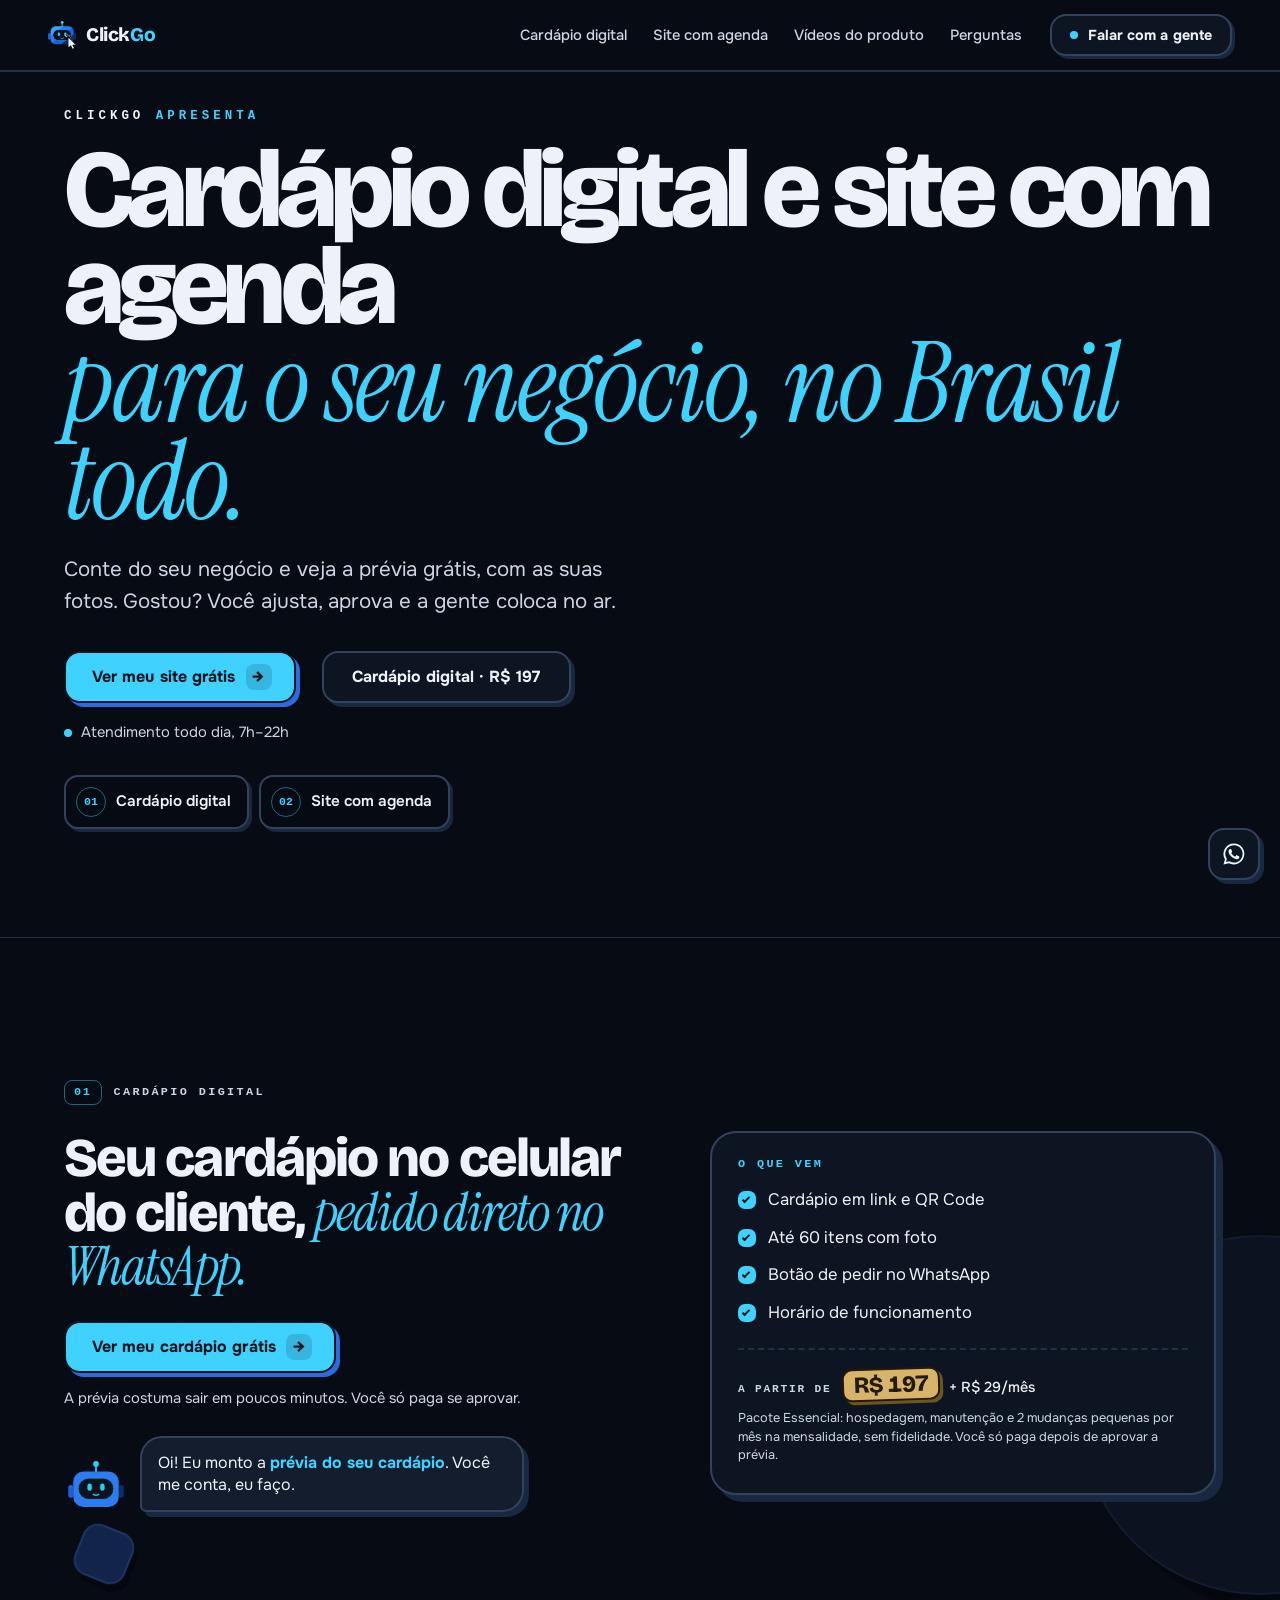
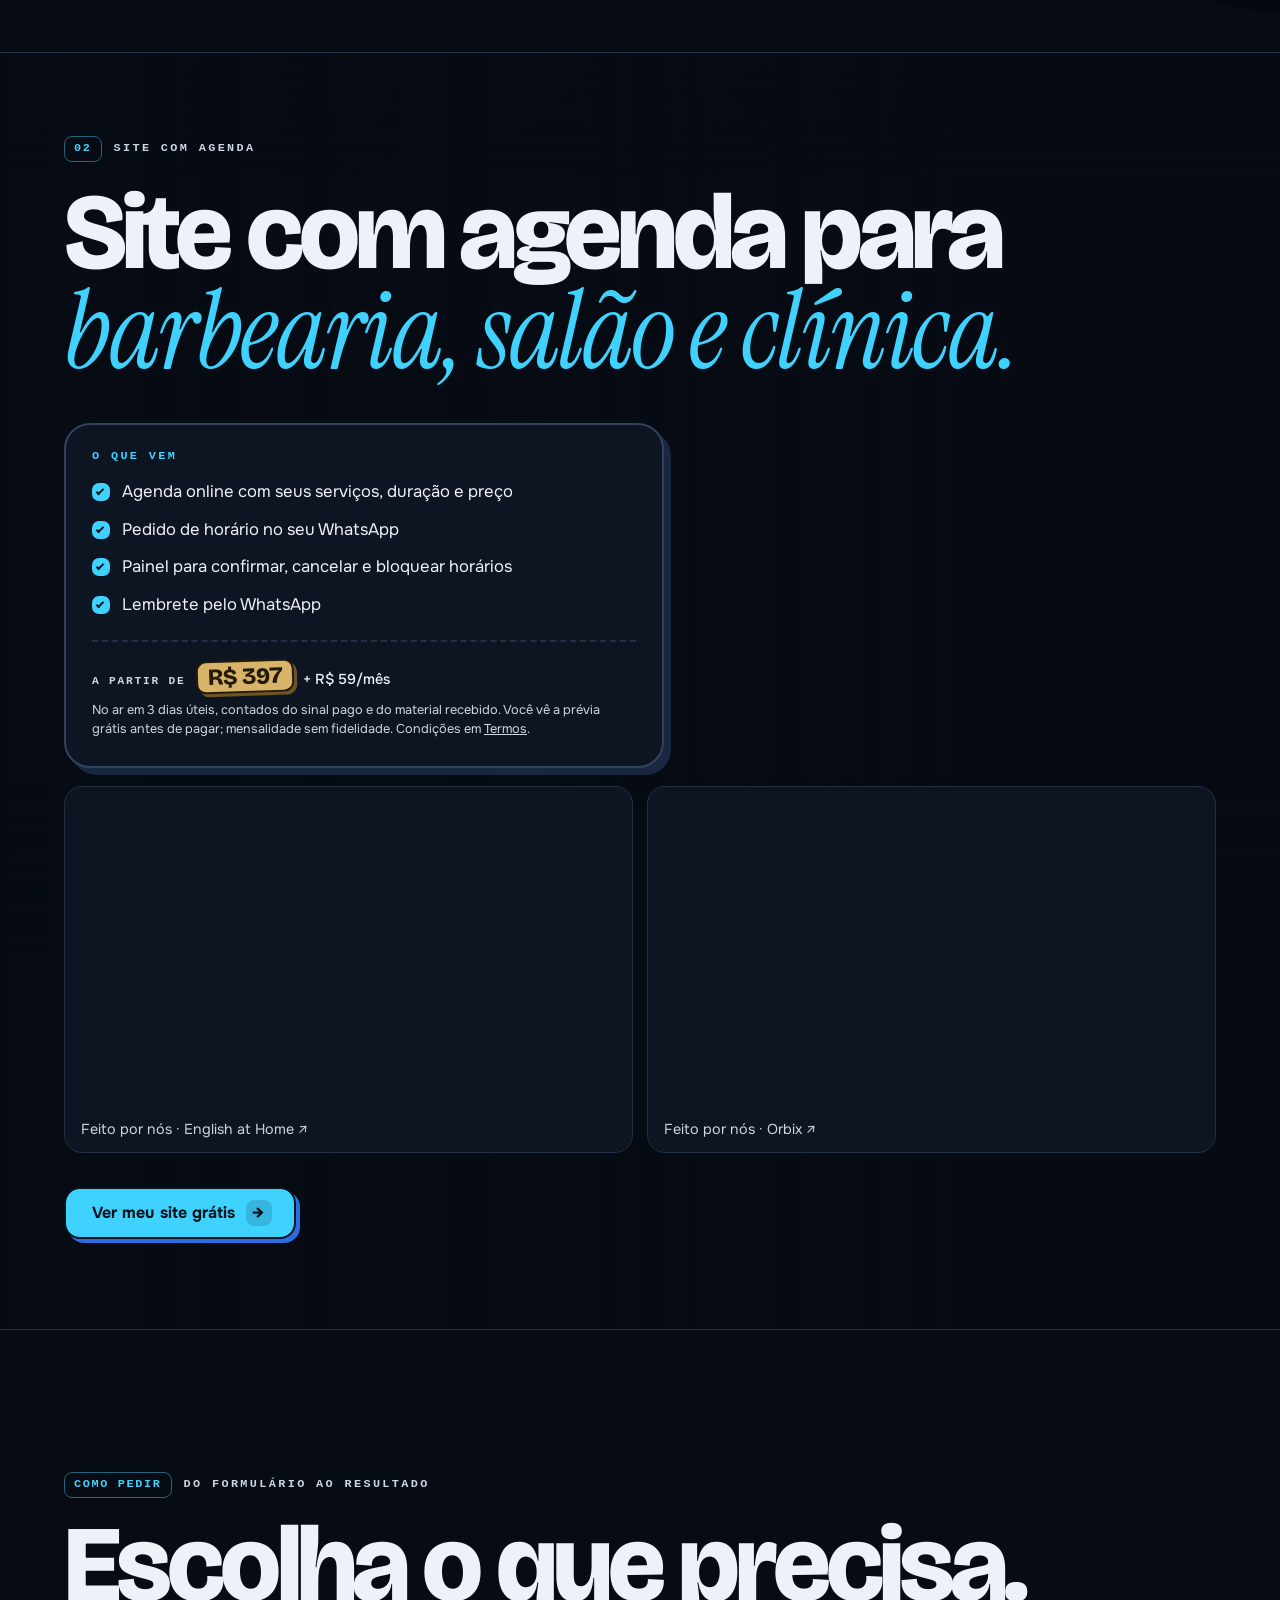
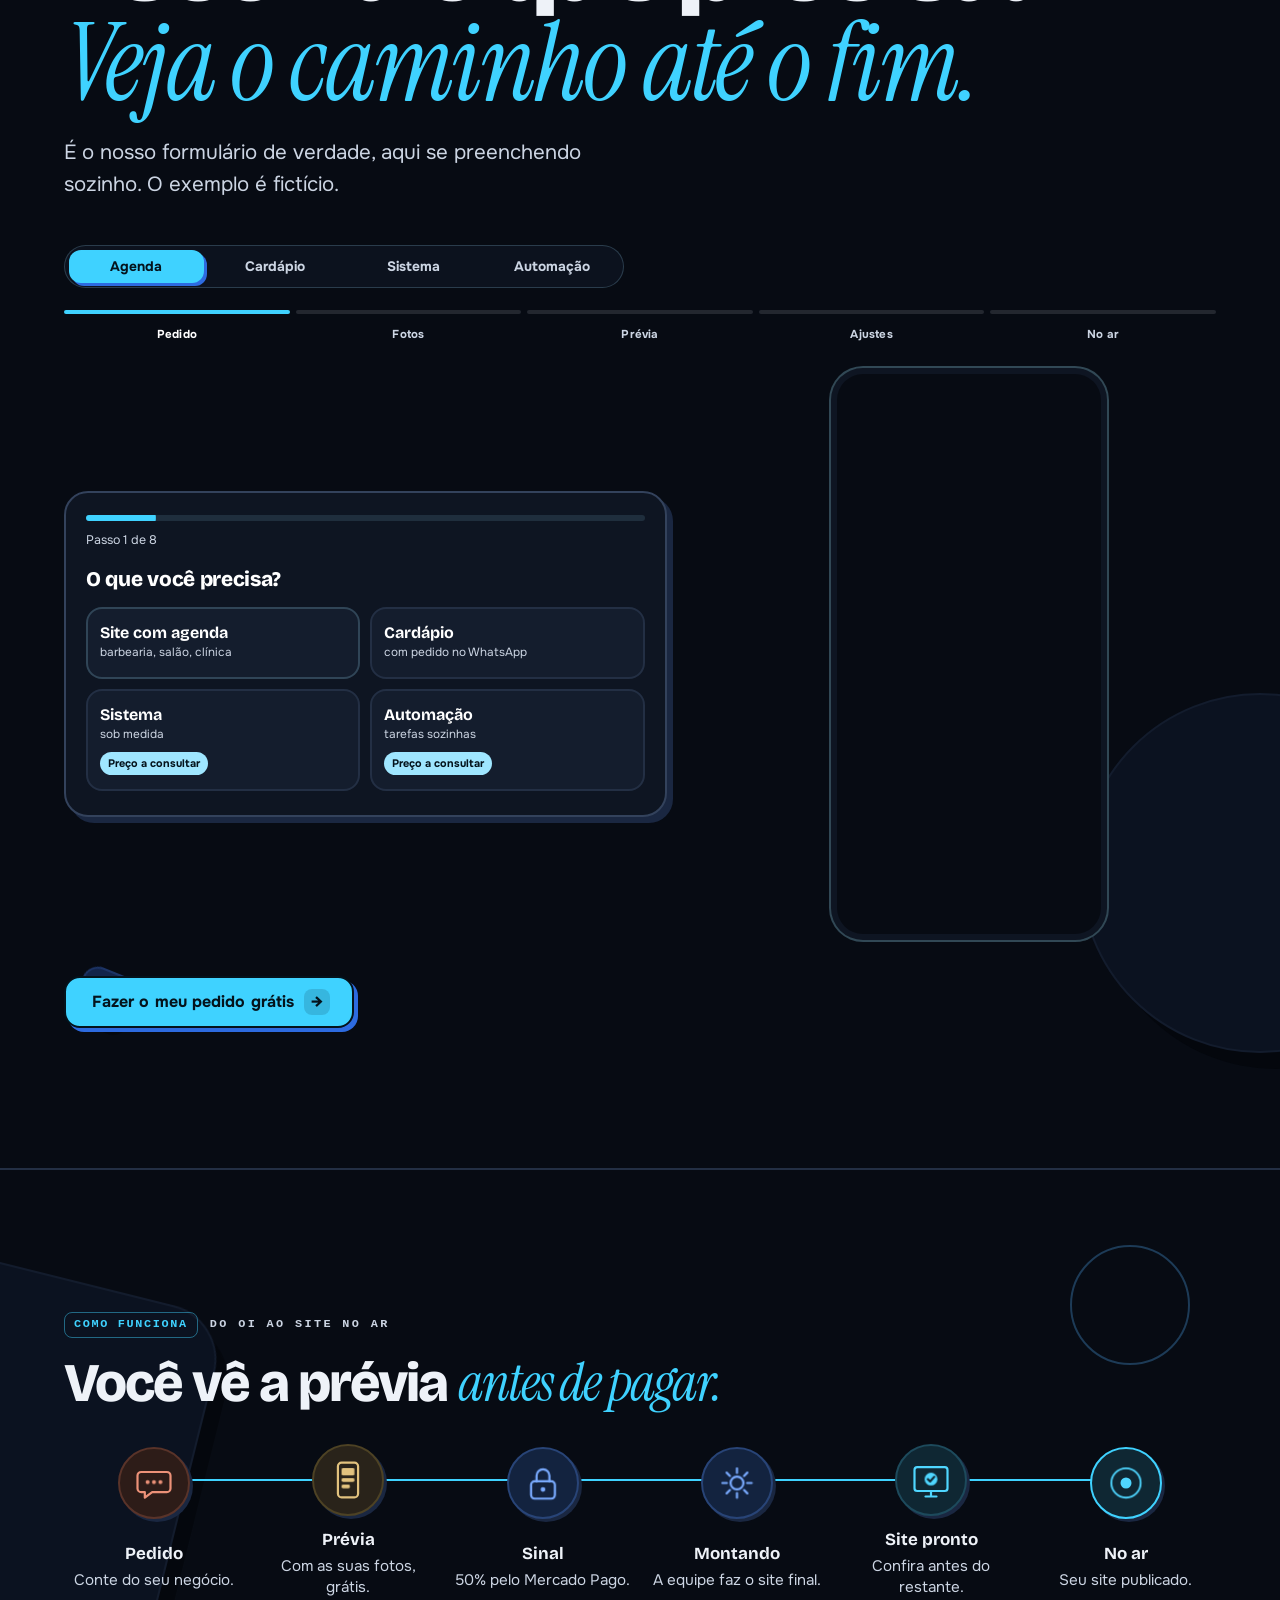
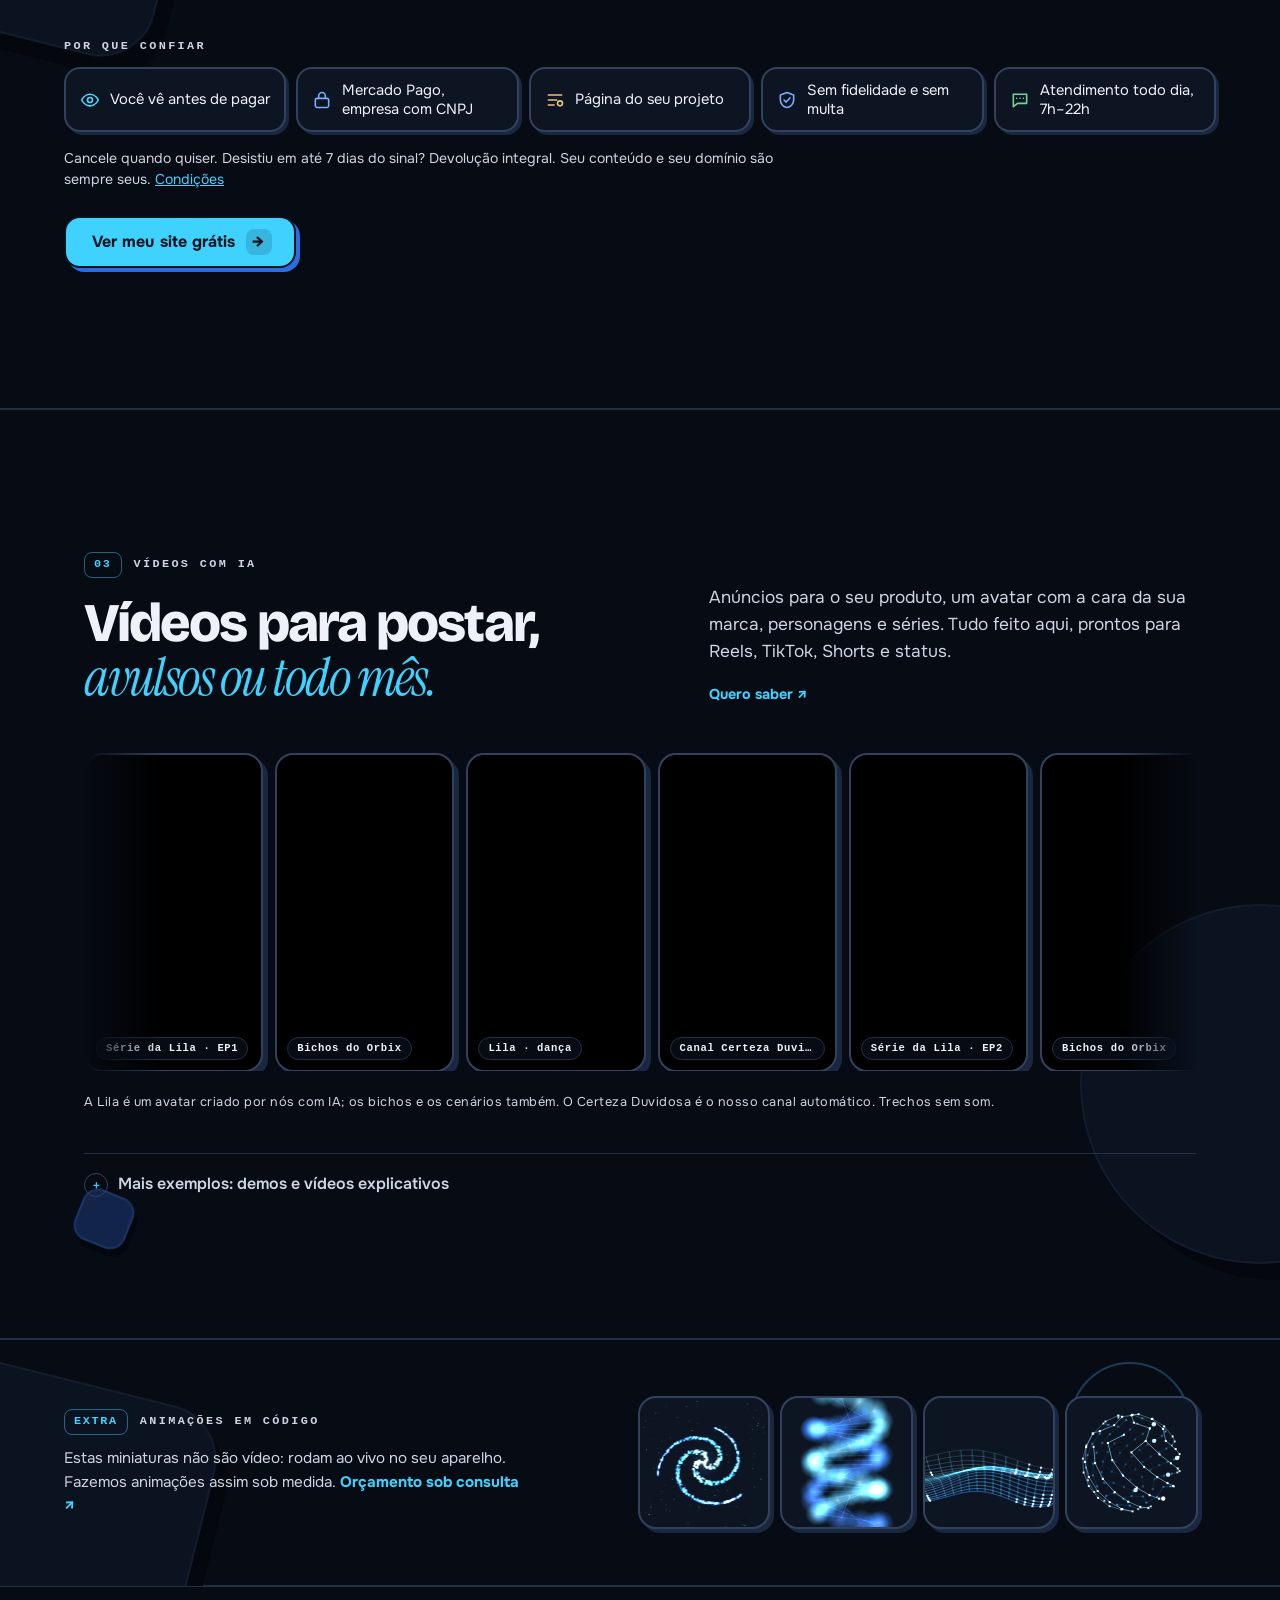
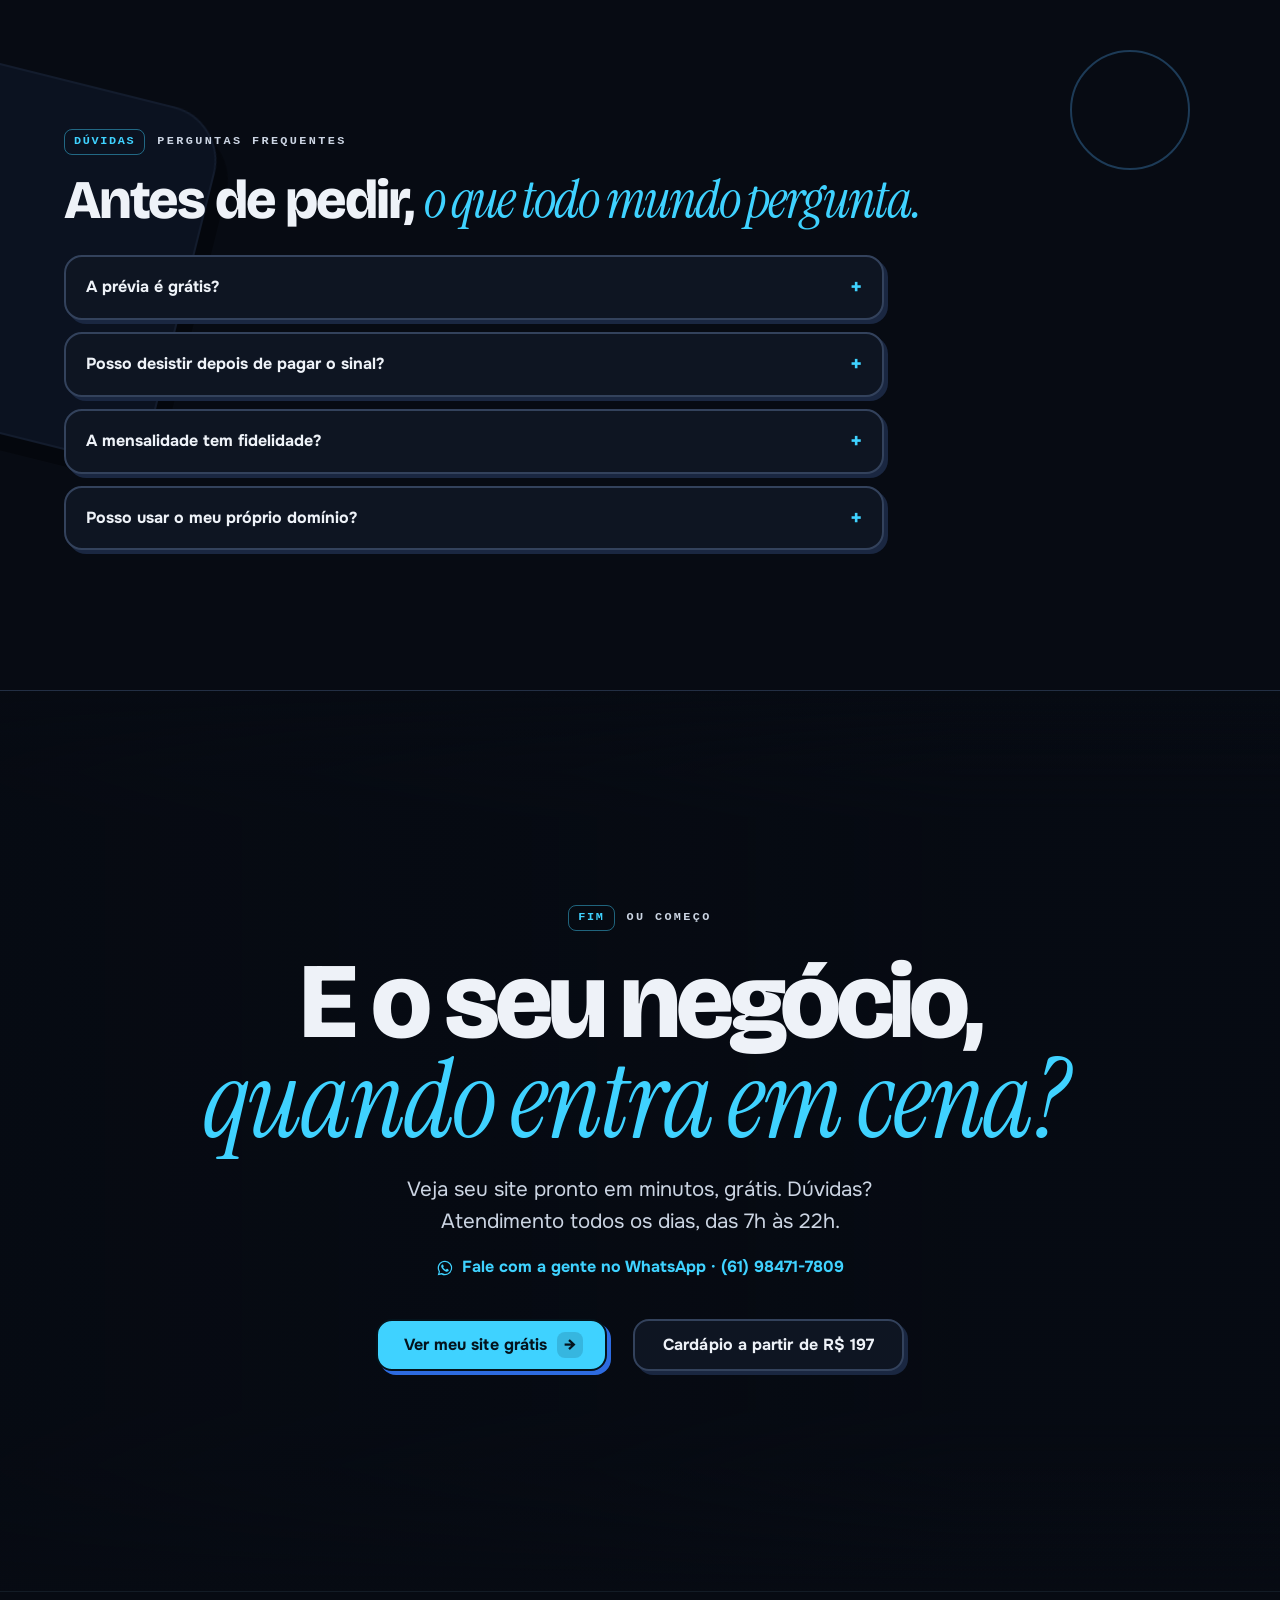
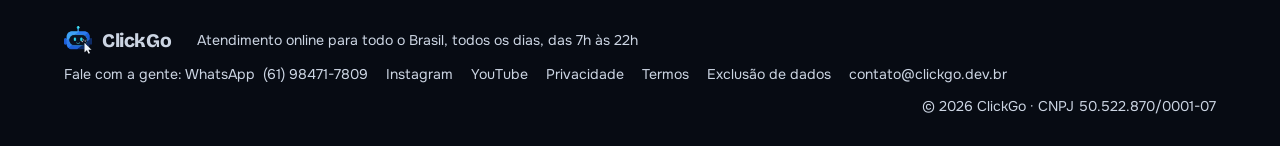
==== commit 63606b95: "Extras e entrar sem senha: /entrar (codigo de 6 numeros, Turnstile so com chave em /config), sala co" ====
--- a/index.html
+++ b/index.html
@@ -33,6 +33,7 @@
 <link rel="stylesheet" href="sem-vidro.css?v=p1">
 <link rel="stylesheet" href="cg-cores.css?v=2">
 <link rel="stylesheet" href="cg-tatil.css?v=2">
+<link rel="stylesheet" href="cg-extras-publico.css?v=1">
 <script type="application/ld+json">
 {"@context":"https://schema.org","@graph":[{"@type":"ProfessionalService","@id":"https://clickgo.dev.br/#clickgo","name":"ClickGo","url":"https://clickgo.dev.br/","description":"Cardápio digital com pedido no WhatsApp e site com agenda para barbearia, salão e clínica em todo o Brasil.","telephone":"+55-61-98471-7809","email":"contato@clickgo.dev.br","areaServed":{"@type":"Country","name":"Brasil"},"address":{"@type":"PostalAddress","addressLocality":"Brasília","addressRegion":"DF","addressCountry":"BR"},"logo":"https://clickgo.dev.br/assets/icon-512.png","sameAs":["https://www.instagram.com/clickgo.dev/","https://www.youtube.com/@clickgodev"]},{"@type":"Service","name":"Cardápio digital","serviceType":"Cardápio digital com pedido no WhatsApp","provider":{"@id":"https://clickgo.dev.br/#clickgo"},"areaServed":{"@type":"Country","name":"Brasil"},"url":"https://clickgo.dev.br/#cardapio","description":"Cardápio em link e QR Code, até 60 itens com foto e botão de pedir no WhatsApp. Pronto em 48 h.","offers":{"@type":"Offer","priceCurrency":"BRL","price":"197","url":"https://clickgo.dev.br/esboco/?tipo=cardapio","priceSpecification":[{"@type":"UnitPriceSpecification","price":"197","priceCurrency":"BRL","name":"Implantação (pacote Essencial)"},{"@type":"UnitPriceSpecification","price":"29","priceCurrency":"BRL","name":"Mensalidade (pacote Essencial)","unitText":"MONTH","referenceQuantity":{"@type":"QuantitativeValue","value":1,"unitCode":"MON"}}]}},{"@type":"Service","name":"Site com agenda","serviceType":"Site com agenda online para barbearia, salão e clínica","provider":{"@id":"https://clickgo.dev.br/#clickgo"},"areaServed":{"@type":"Country","name":"Brasil"},"url":"https://clickgo.dev.br/#site","description":"Site com agenda online: serviços com duração e preço, pedido de horário no WhatsApp e painel para confirmar, cancelar e bloquear horários.","offers":{"@type":"Offer","priceCurrency":"BRL","price":"397","url":"https://clickgo.dev.br/esboco/","priceSpecification":[{"@type":"UnitPriceSpecification","price":"397","priceCurrency":"BRL","name":"Implantação (pacote Essencial)"},{"@type":"UnitPriceSpecification","price":"59","priceCurrency":"BRL","name":"Mensalidade (pacote Essencial)","unitText":"MONTH","referenceQuantity":{"@type":"QuantitativeValue","value":1,"unitCode":"MON"}}]}},{"@type":"FAQPage","mainEntity":[{"@type":"Question","name":"A prévia é grátis?","acceptedAnswer":{"@type":"Answer","text":"Sim. Você preenche o formulário e recebe uma prévia do seu site, montada com as informações e as fotos que enviou. Pedir e ajustar a prévia é grátis e não obriga a contratar: você só paga se aprovar um pacote."}},{"@type":"Question","name":"Posso desistir depois de pagar o sinal?","acceptedAnswer":{"@type":"Answer","text":"Pode. Você tem até 7 dias depois do pagamento do sinal para desistir e receber todo o valor pago de volta (art. 49 do Código de Defesa do Consumidor). É só pedir no chat da página do seu pedido ou pelo e-mail contato@clickgo.dev.br."}},{"@type":"Question","name":"A mensalidade tem fidelidade?","acceptedAnswer":{"@type":"Answer","text":"Não. Cancele quando quiser, sem multa, sem fidelidade e sem aviso prévio. O site fica no ar até o fim do período já pago."}},{"@type":"Question","name":"Posso usar o meu próprio domínio?","acceptedAnswer":{"@type":"Answer","text":"Pode. O domínio (seunegocio.com.br) fica no seu nome ou CNPJ e o registro anual é pago por você direto ao registrador. Nós ligamos o domínio ao seu site sem custo adicional, e ele continua seu se você cancelar."}}]}]}
 </script>
@@ -346,6 +347,15 @@
     </div>
   </section>
 
+  <!-- EXTRAS antes da compra (24/10/2026): aparece só se /config trouxer o catálogo; vitrine carrega perto da tela (cg-extras-publico.js) -->
+  <section class="canto especial" id="especial" aria-labelledby="esp-tit" hidden>
+    <div class="canto-in">
+      <h2 class="esp-t" id="esp-tit">Deixe ainda mais especial</h2>
+      <p class="esp-sub">Extras opcionais para o seu site. Marque no pedido: metade entra no sinal, o resto na entrega.</p>
+      <div class="esp-lista"></div>
+    </div>
+  </section>
+
   <!-- PERGUNTAS FREQUENTES (23/10/2026): mesmo texto do FAQPage no JSON-LD acima (o Google exige que esteja visível); respostas conferidas nos Termos -->
   <section class="canto faq-sv" id="perguntas" aria-labelledby="faq-tit">
     <div class="canto-in">
@@ -403,5 +413,6 @@
 <script src="v5.js" defer></script>
 <script src="v6.js" defer></script>
 <script src="v7.js" defer></script>
+<script src="cg-extras-publico.js?v=1" defer></script>
 </body>
 </html>
--- a/cg-extras-publico.css
+++ b/cg-extras-publico.css
@@ -0,0 +1,17 @@
+/* ClickGo · extras antes da compra (início + formulário). Sólido, sem vidro/blur/brilho; movimento só transform/opacity. */
+.especial .esp-t { margin: 0 0 6px; font: 800 clamp(1.5rem, 4vw, 2.2rem)/1.1 'Bricolage Grotesque', system-ui, sans-serif; }
+.especial .esp-sub { margin: 0 0 18px; max-width: 46ch; opacity: .85; }
+.especial .esp-lista { min-height: 120px; }
+.especial:not([hidden]) .esp-lista { animation: esp-sobe .6s cubic-bezier(.16, 1, .3, 1) both; }
+
+#cg-form-extras { display: grid; gap: 8px; margin: 14px 0 6px; padding: 14px; border-radius: 16px; border: 1px solid var(--cg-linha-2, #33425c); background: var(--cg-sup-2, #141d2d); animation: esp-sobe .4s cubic-bezier(.16, 1, .3, 1) both; }
+.cfe-t { margin: 0; font-weight: 800; }
+.cfe-sub, .cfe-desc { margin: 0; font-size: .84rem; opacity: .8; }
+.cfe-desc { display: block; margin-top: 2px; }
+#cg-form-extras { grid-template-columns: minmax(0, 1fr); min-width: 0; }
+.cfe-op { margin: 0; min-width: 0; }
+.cfe-op > span:last-child { min-width: 0; flex: 1; overflow-wrap: anywhere; }
+.cfe-total { margin: 0; font-weight: 700; font-size: .9rem; color: var(--cg-destaque-claro, #9fe6ff); }
+.cfe-total:empty { display: none; }
+@keyframes esp-sobe { from { opacity: 0; transform: translateY(12px); } to { opacity: 1; transform: none; } }
+@media (prefers-reduced-motion: reduce) { .especial .esp-lista, #cg-form-extras { animation: none; } }
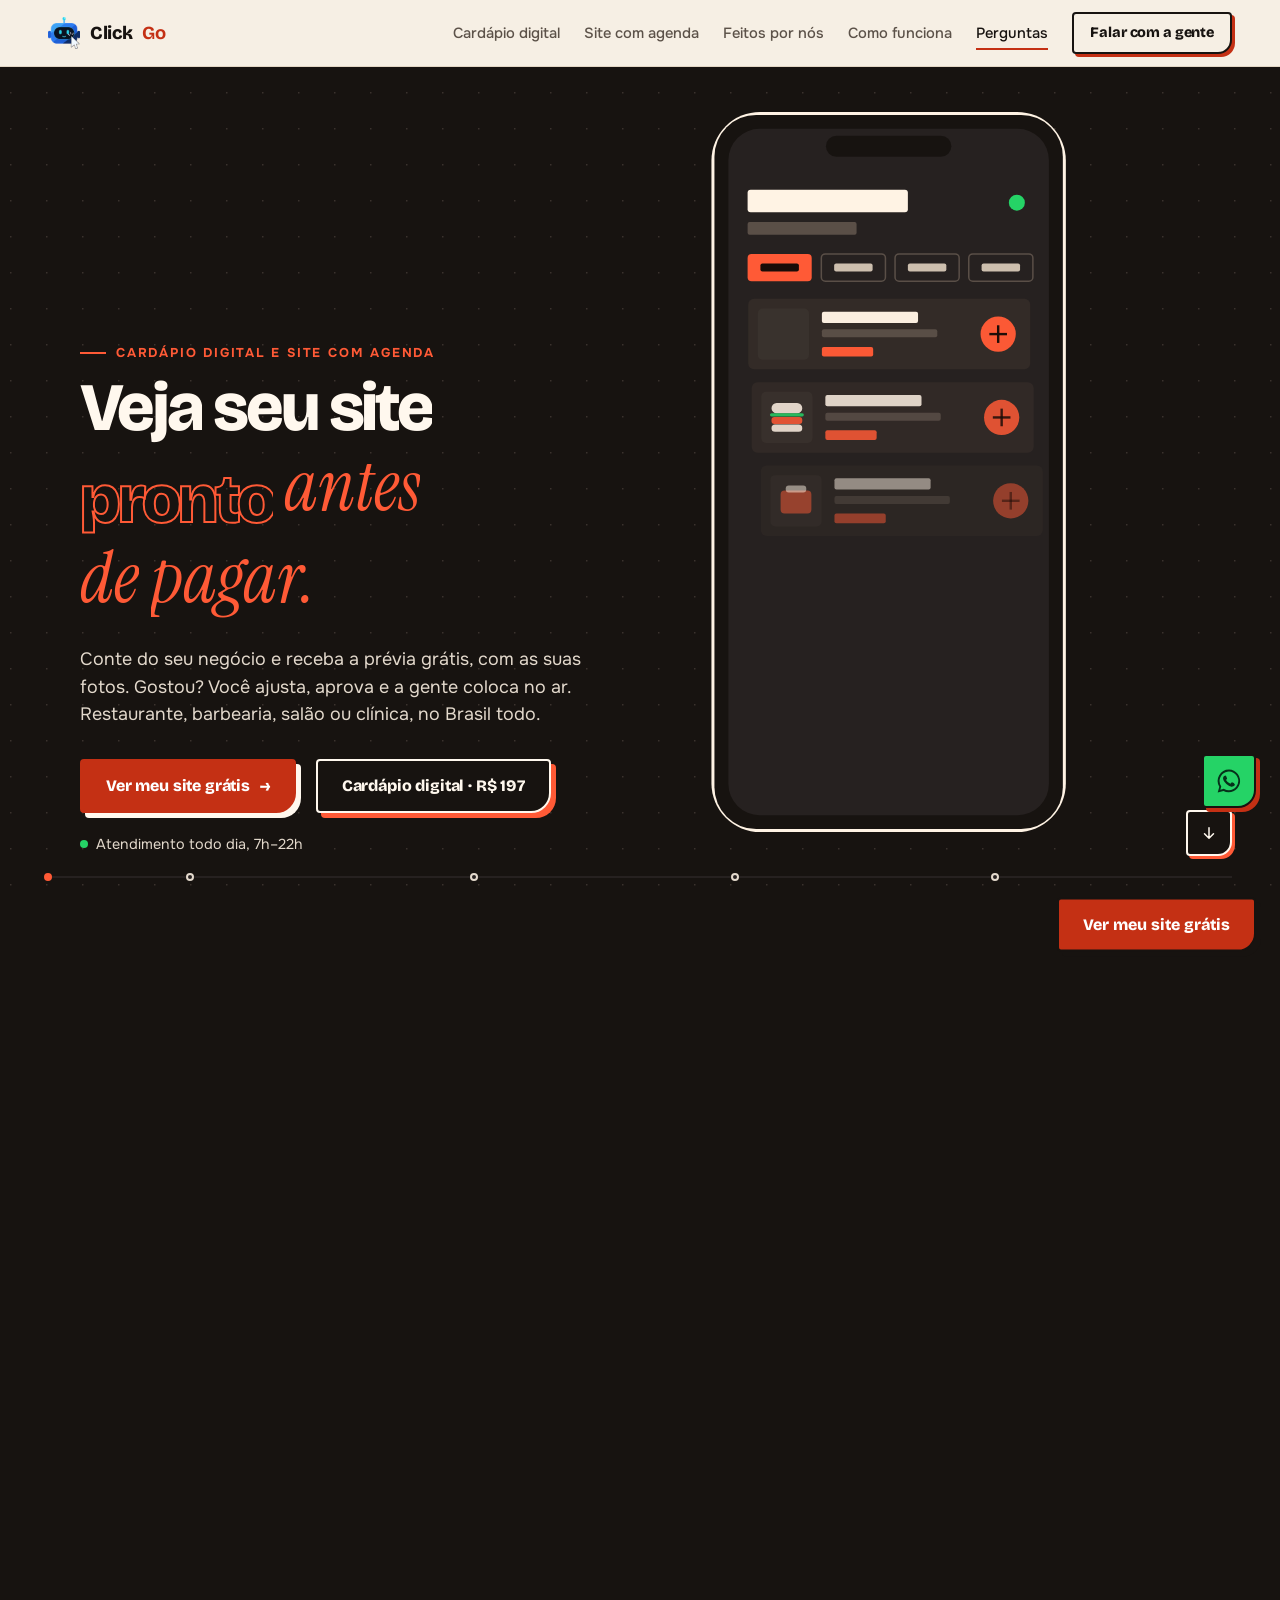
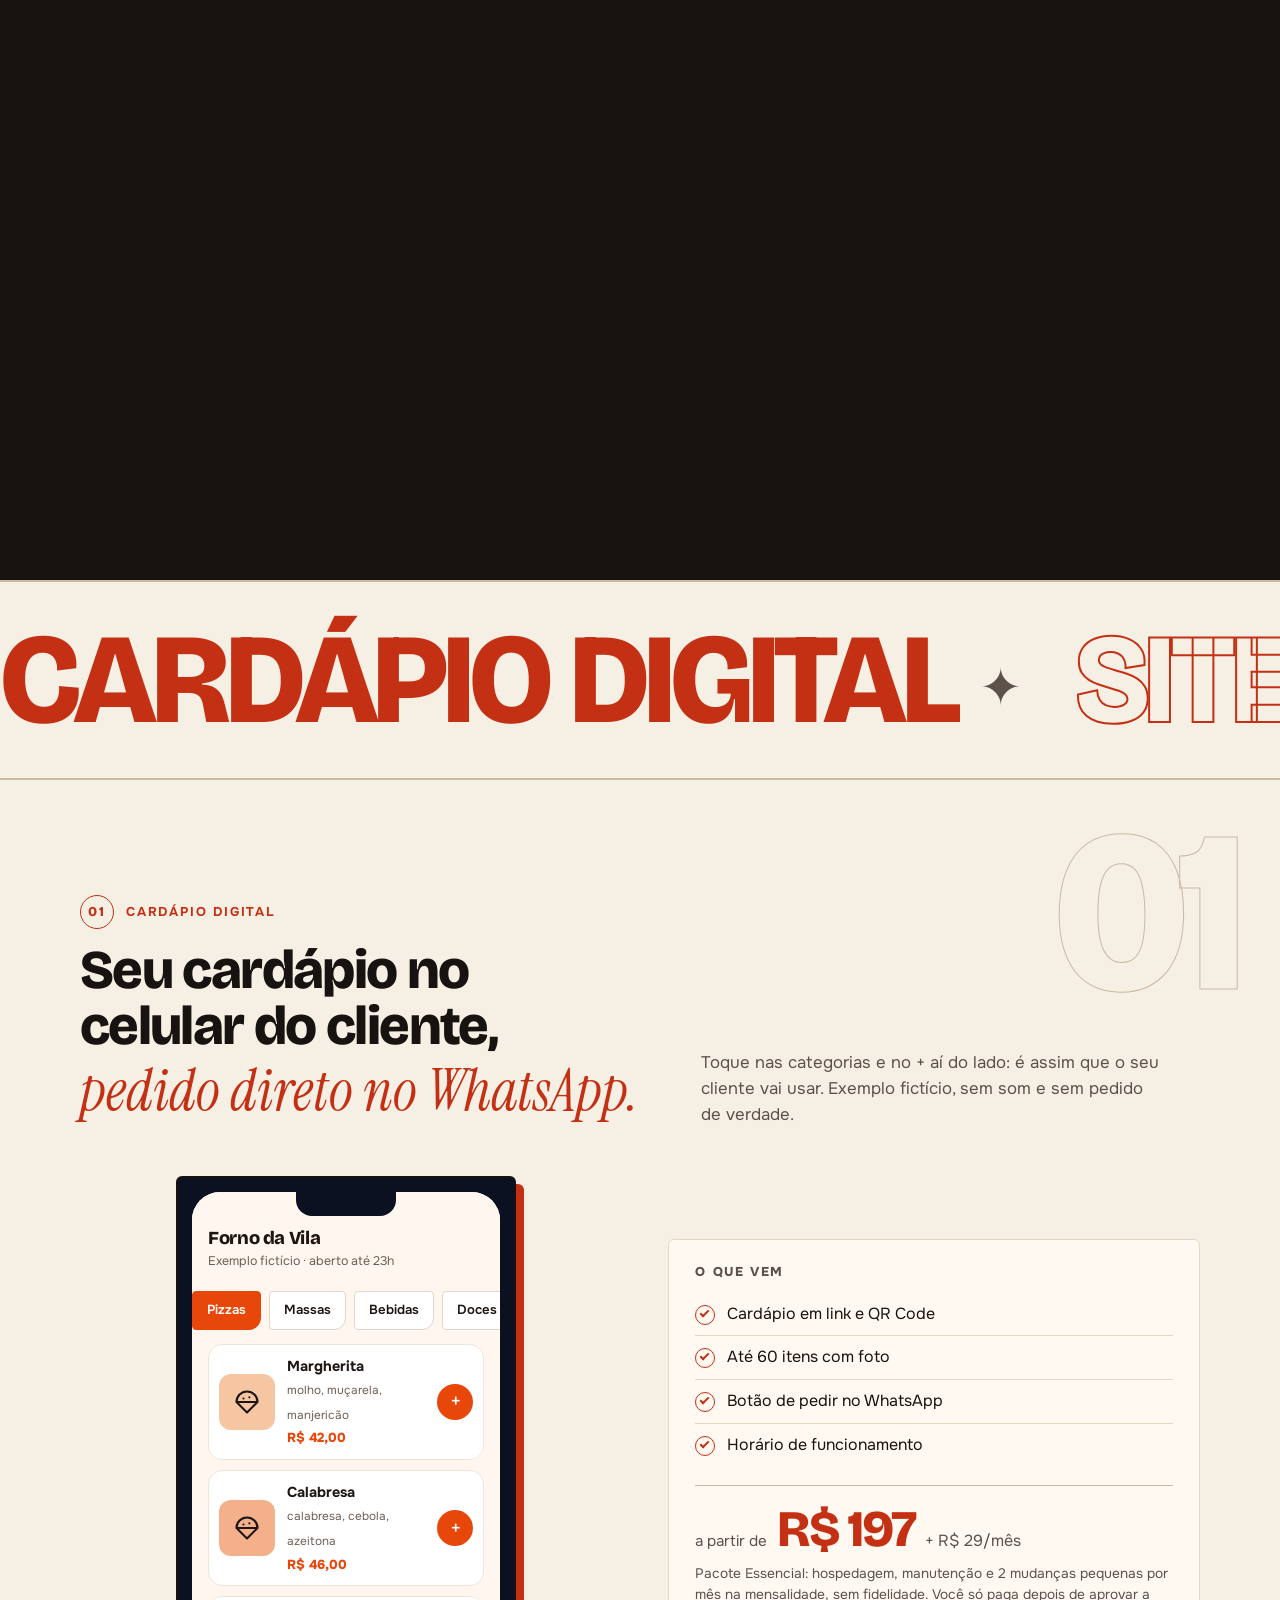
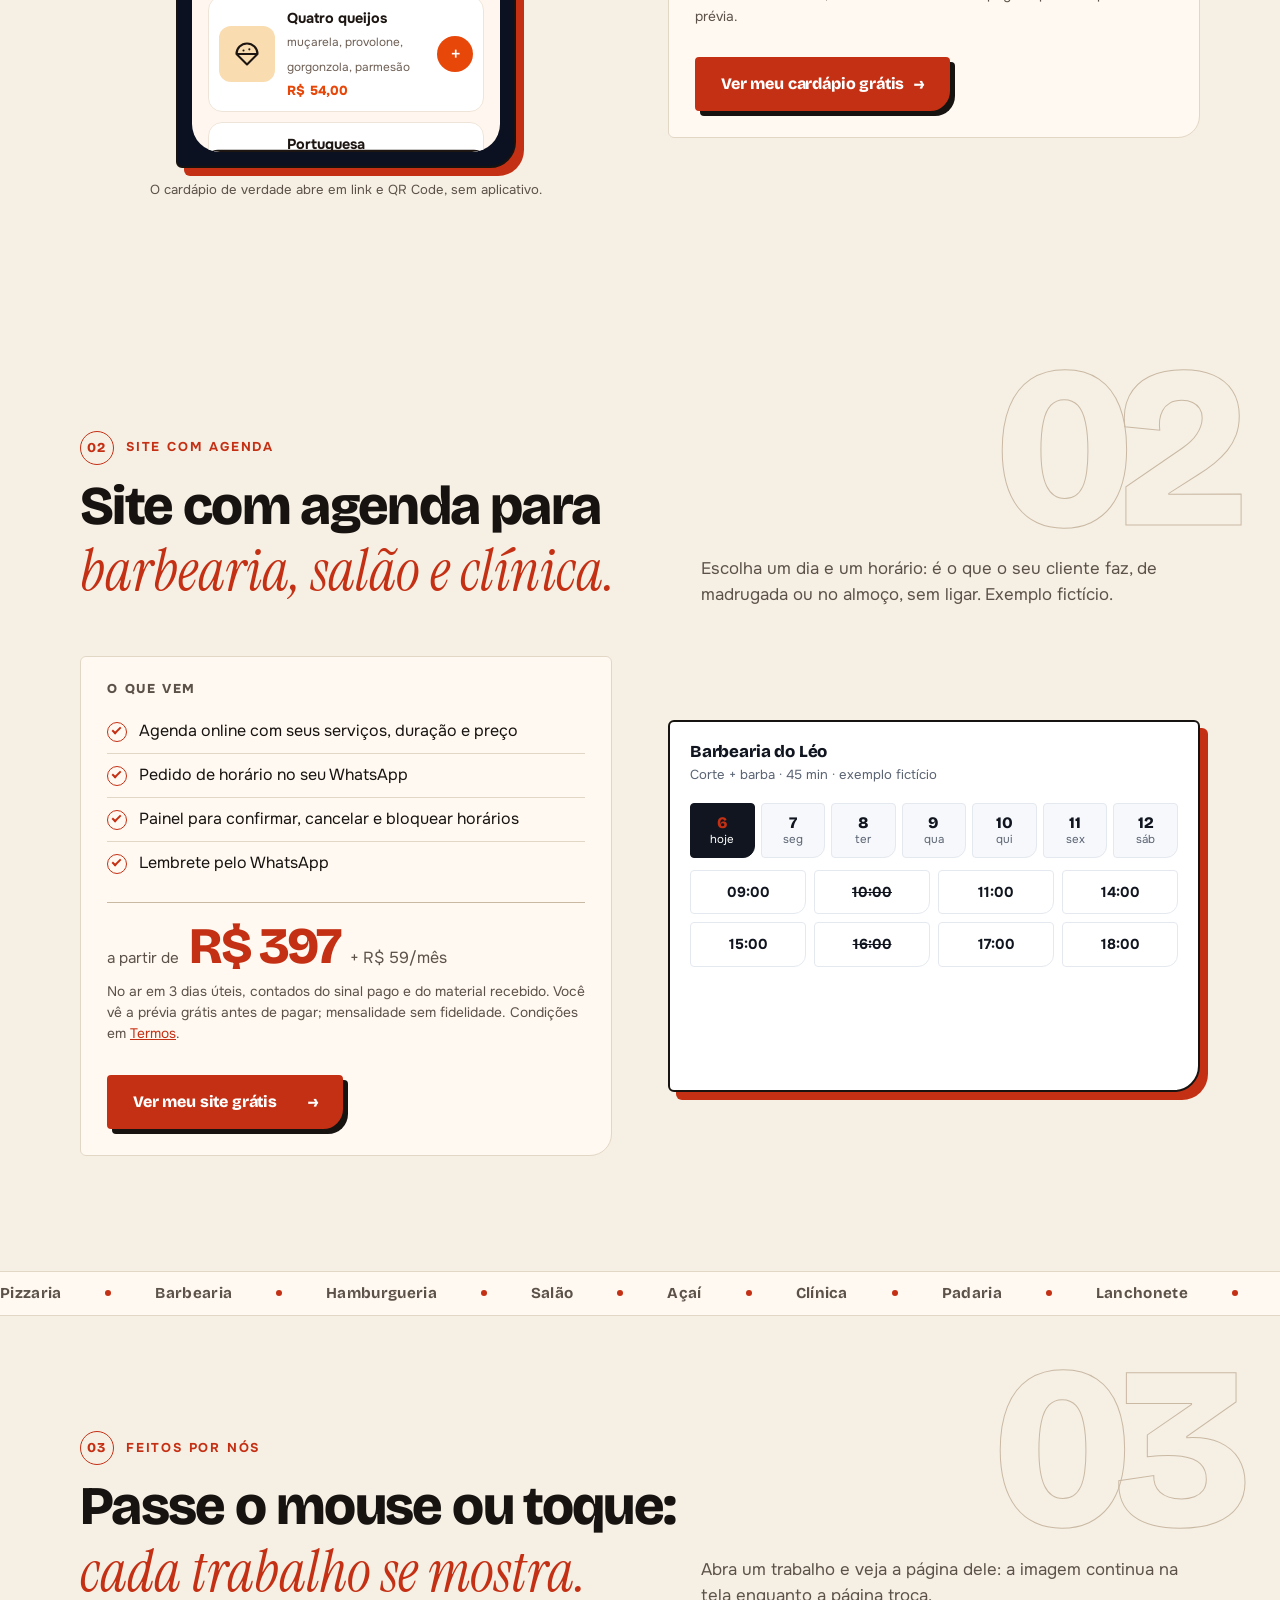
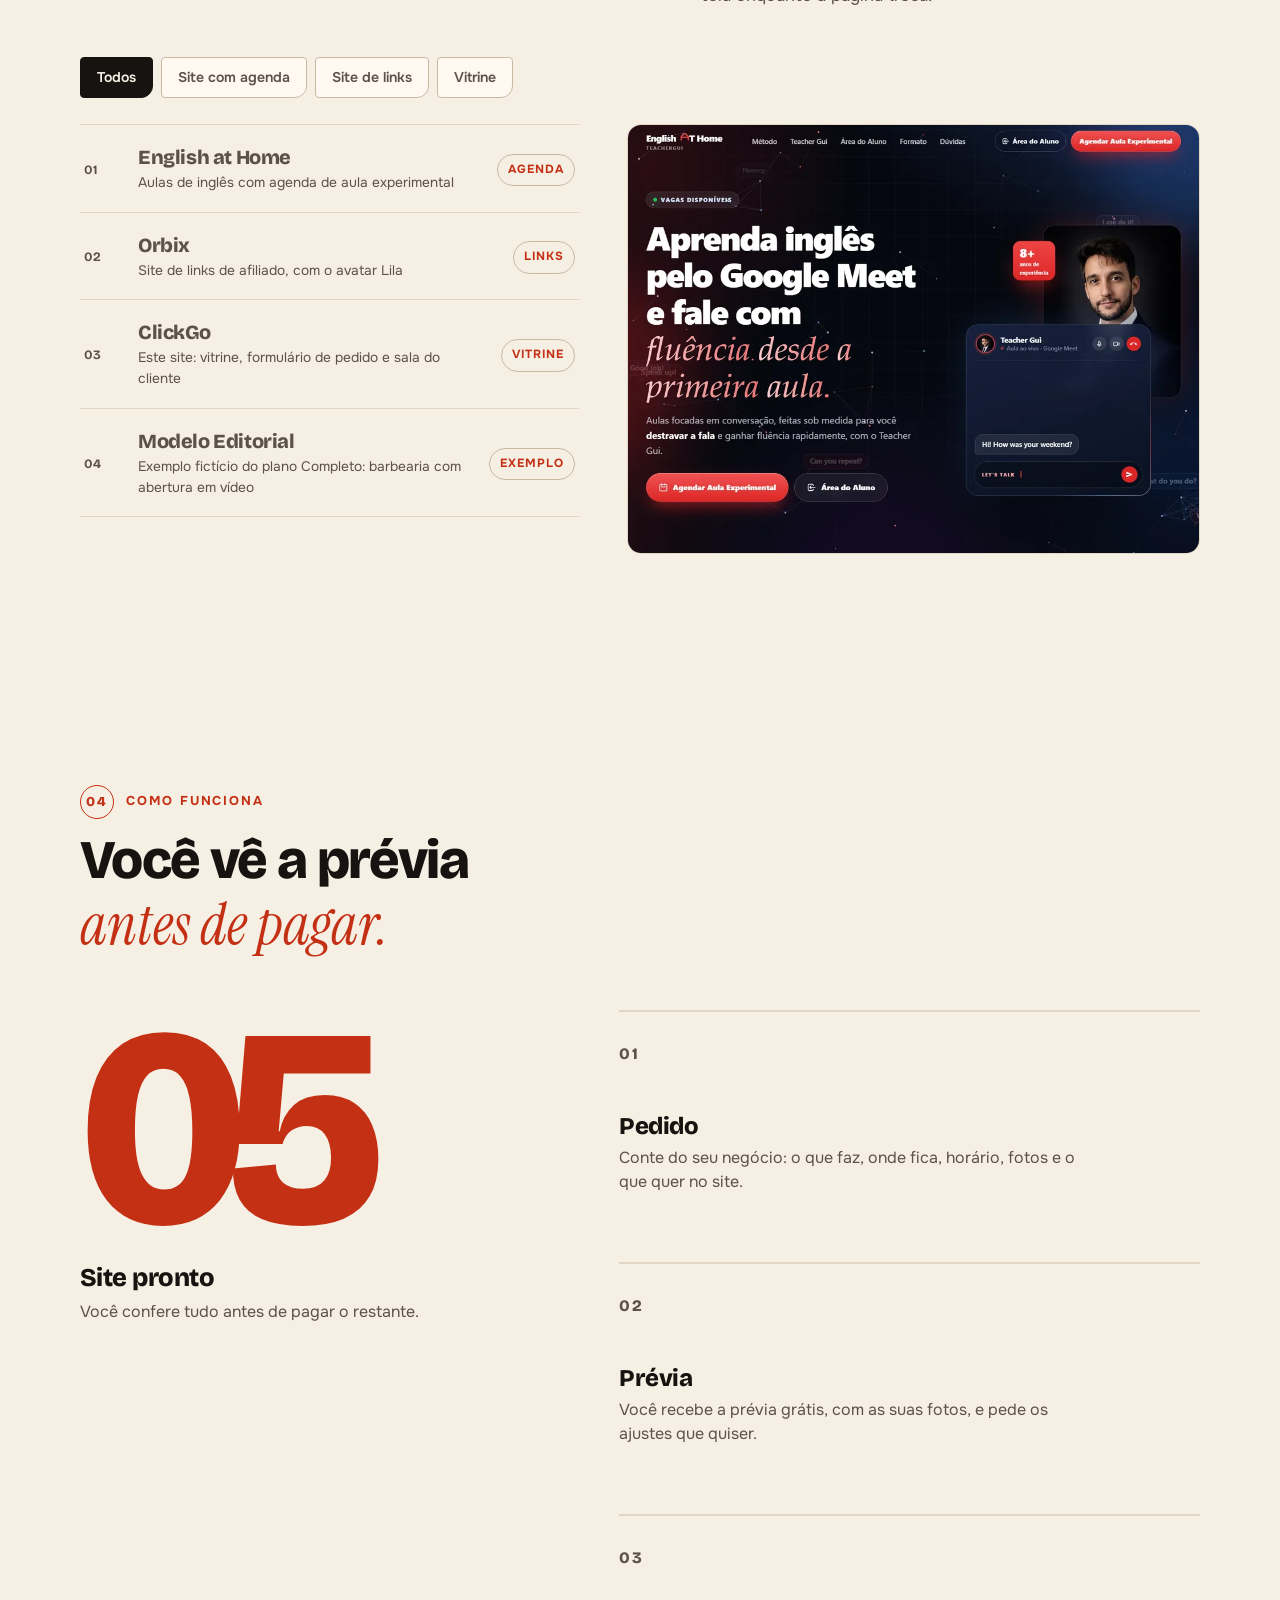
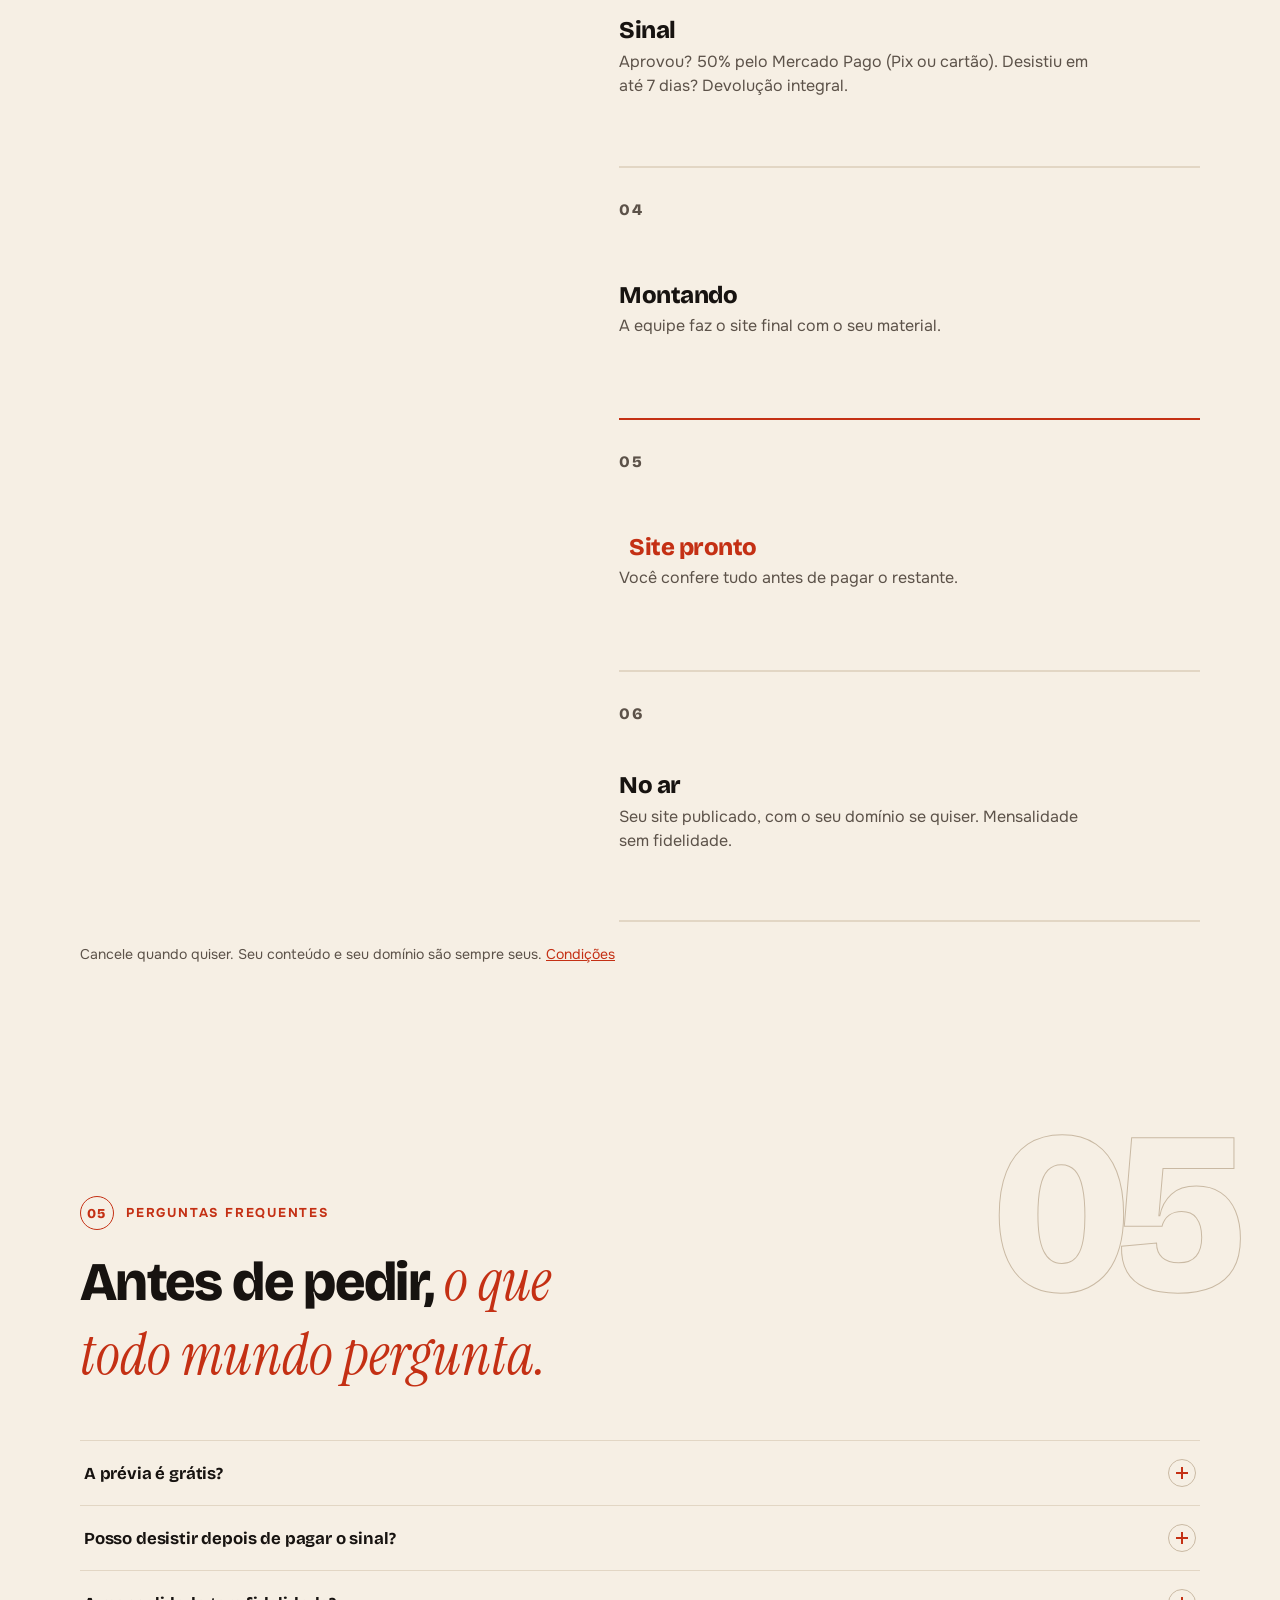
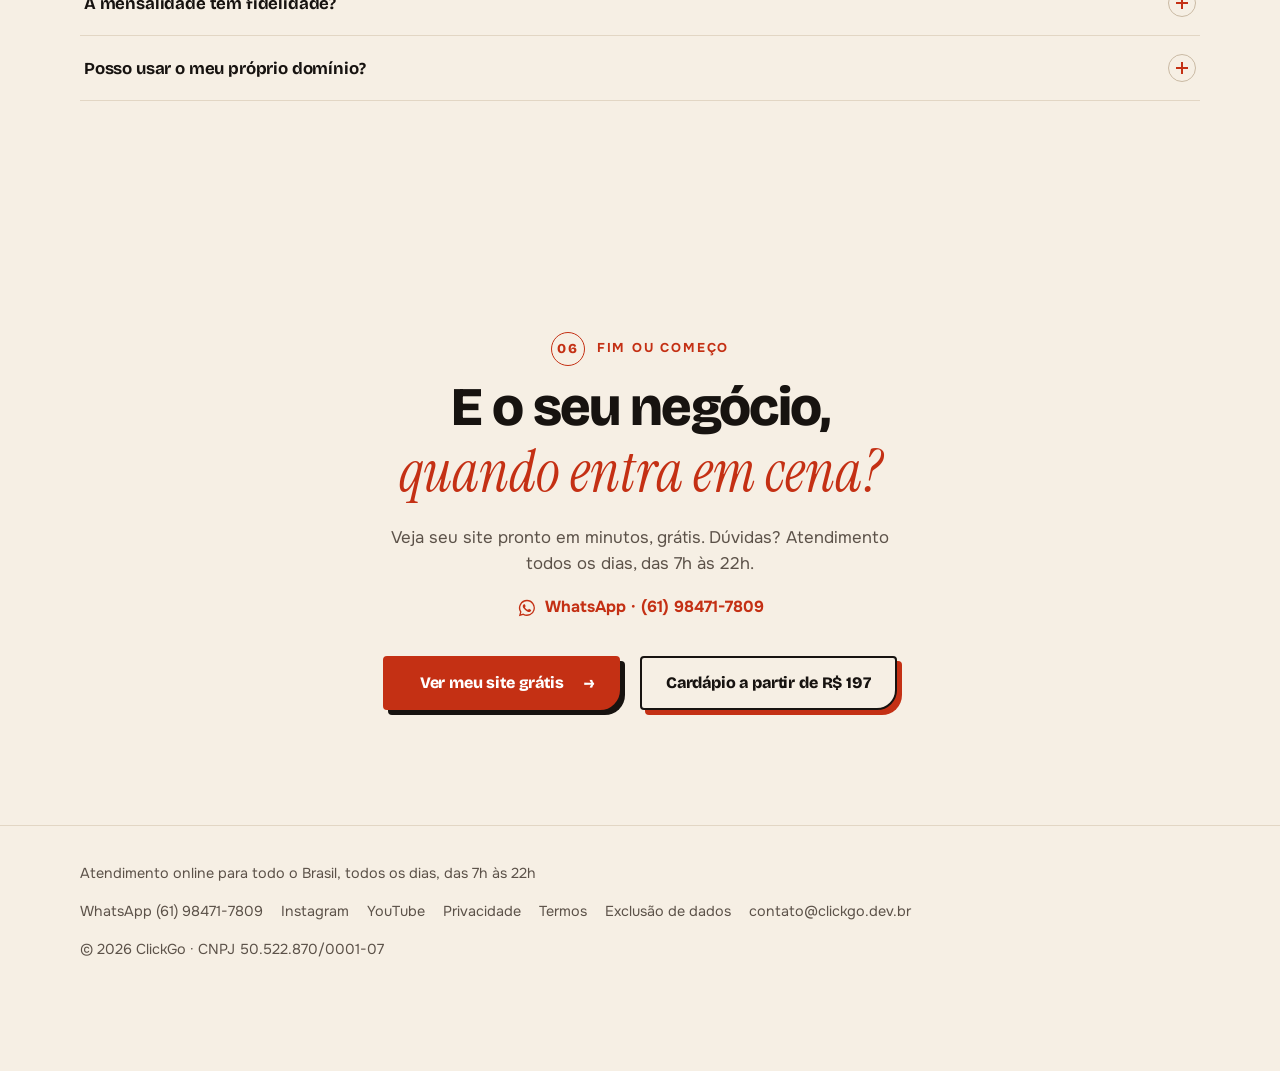
==== commit 36acc6fd: "home v9 vai ao ar: home-v9 vira index.html (head de produção: título, descrição, canonical, OG, ícon" ====
--- a/index.html
+++ b/index.html
@@ -1,4 +1,4 @@
-<!doctype html>
+<!DOCTYPE html>
 <html lang="pt-BR" class="sem-js">
 <head>
 <meta charset="utf-8">
@@ -6,7 +6,7 @@
 <meta name="viewport" content="width=device-width, initial-scale=1, viewport-fit=cover">
 <title>Cardápio digital e site com agenda para o seu negócio | ClickGo</title>
 <meta name="description" content="Cardápio digital com pedido no WhatsApp (R$ 197 + R$ 29/mês) e site com agenda para barbearia, salão e clínica em todo o Brasil. Veja a prévia grátis antes de pagar.">
-<meta name="theme-color" content="#02050c">
+<meta name="theme-color" content="#171310">
 <link rel="canonical" href="https://clickgo.dev.br/">
 <meta property="og:type" content="website">
 <meta property="og:locale" content="pt_BR">
@@ -22,87 +22,96 @@
 <link rel="icon" href="favicon.ico" sizes="any">
 <link rel="icon" type="image/png" sizes="512x512" href="assets/icon-512.png">
 <link rel="apple-touch-icon" href="assets/apple-touch-icon.png">
-<link rel="preload" as="image" type="image/webp" href="assets/v5/hero-m.webp" media="(max-width: 699px)" fetchpriority="high">
-<link rel="preload" as="image" type="image/webp" href="assets/v5/hero-d.webp" media="(min-width: 700px)" fetchpriority="high">
 <link rel="preconnect" href="https://fonts.googleapis.com">
 <link rel="preconnect" href="https://fonts.gstatic.com" crossorigin>
-<link rel="prefetch" as="style" href="https://fonts.googleapis.com/css2?family=Bricolage+Grotesque:opsz,wght@12..96,700..800&family=Instrument+Serif:ital@1&family=Onest:wght@400;500;700&display=swap" data-fontes><noscript><link rel="stylesheet" href="https://fonts.googleapis.com/css2?family=Bricolage+Grotesque:opsz,wght@12..96,700..800&family=Instrument+Serif:ital@1&family=Onest:wght@400;500;700&display=swap"></noscript>
-<link rel="stylesheet" href="v5.css?v=p1">
-<link rel="stylesheet" href="v6.css?v=p1">
-<link rel="stylesheet" href="v7.css?v=p1">
-<link rel="stylesheet" href="sem-vidro.css?v=p1">
-<link rel="stylesheet" href="cg-cores.css?v=2">
-<link rel="stylesheet" href="cg-tatil.css?v=2">
-<link rel="stylesheet" href="cg-extras-publico.css?v=1">
+<!-- fontes do Google sem travar a pintura (CSP sem inline: o v9.js cola o link; sem JS, o noscript) -->
+<link rel="preload" as="style" href="https://fonts.googleapis.com/css2?family=Bricolage+Grotesque:opsz,wght@12..96,700..800&family=Instrument+Serif:ital@1&family=Onest:wght@400;500;700&display=swap" data-fontes>
+<noscript><link rel="stylesheet" href="https://fonts.googleapis.com/css2?family=Bricolage+Grotesque:opsz,wght@12..96,700..800&family=Instrument+Serif:ital@1&family=Onest:wght@400;500;700&display=swap"></noscript>
+<link rel="stylesheet" href="v9.css?v=h2">
 <script type="application/ld+json">
 {"@context":"https://schema.org","@graph":[{"@type":"ProfessionalService","@id":"https://clickgo.dev.br/#clickgo","name":"ClickGo","url":"https://clickgo.dev.br/","description":"Cardápio digital com pedido no WhatsApp e site com agenda para barbearia, salão e clínica em todo o Brasil.","telephone":"+55-61-98471-7809","email":"contato@clickgo.dev.br","areaServed":{"@type":"Country","name":"Brasil"},"address":{"@type":"PostalAddress","addressLocality":"Brasília","addressRegion":"DF","addressCountry":"BR"},"logo":"https://clickgo.dev.br/assets/icon-512.png","sameAs":["https://www.instagram.com/clickgo.dev/","https://www.youtube.com/@clickgodev"]},{"@type":"Service","name":"Cardápio digital","serviceType":"Cardápio digital com pedido no WhatsApp","provider":{"@id":"https://clickgo.dev.br/#clickgo"},"areaServed":{"@type":"Country","name":"Brasil"},"url":"https://clickgo.dev.br/#cardapio","description":"Cardápio em link e QR Code, até 60 itens com foto e botão de pedir no WhatsApp. Pronto em 48 h.","offers":{"@type":"Offer","priceCurrency":"BRL","price":"197","url":"https://clickgo.dev.br/esboco/?tipo=cardapio","priceSpecification":[{"@type":"UnitPriceSpecification","price":"197","priceCurrency":"BRL","name":"Implantação (pacote Essencial)"},{"@type":"UnitPriceSpecification","price":"29","priceCurrency":"BRL","name":"Mensalidade (pacote Essencial)","unitText":"MONTH","referenceQuantity":{"@type":"QuantitativeValue","value":1,"unitCode":"MON"}}]}},{"@type":"Service","name":"Site com agenda","serviceType":"Site com agenda online para barbearia, salão e clínica","provider":{"@id":"https://clickgo.dev.br/#clickgo"},"areaServed":{"@type":"Country","name":"Brasil"},"url":"https://clickgo.dev.br/#site","description":"Site com agenda online: serviços com duração e preço, pedido de horário no WhatsApp e painel para confirmar, cancelar e bloquear horários.","offers":{"@type":"Offer","priceCurrency":"BRL","price":"397","url":"https://clickgo.dev.br/esboco/","priceSpecification":[{"@type":"UnitPriceSpecification","price":"397","priceCurrency":"BRL","name":"Implantação (pacote Essencial)"},{"@type":"UnitPriceSpecification","price":"59","priceCurrency":"BRL","name":"Mensalidade (pacote Essencial)","unitText":"MONTH","referenceQuantity":{"@type":"QuantitativeValue","value":1,"unitCode":"MON"}}]}},{"@type":"FAQPage","mainEntity":[{"@type":"Question","name":"A prévia é grátis?","acceptedAnswer":{"@type":"Answer","text":"Sim. Você preenche o formulário e recebe uma prévia do seu site, montada com as informações e as fotos que enviou. Pedir e ajustar a prévia é grátis e não obriga a contratar: você só paga se aprovar um pacote."}},{"@type":"Question","name":"Posso desistir depois de pagar o sinal?","acceptedAnswer":{"@type":"Answer","text":"Pode. Você tem até 7 dias depois do pagamento do sinal para desistir e receber todo o valor pago de volta (art. 49 do Código de Defesa do Consumidor). É só pedir no chat da página do seu pedido ou pelo e-mail contato@clickgo.dev.br."}},{"@type":"Question","name":"A mensalidade tem fidelidade?","acceptedAnswer":{"@type":"Answer","text":"Não. Cancele quando quiser, sem multa, sem fidelidade e sem aviso prévio. O site fica no ar até o fim do período já pago."}},{"@type":"Question","name":"Posso usar o meu próprio domínio?","acceptedAnswer":{"@type":"Answer","text":"Pode. O domínio (seunegocio.com.br) fica no seu nome ou CNPJ e o registro anual é pago por você direto ao registrador. Nós ligamos o domínio ao seu site sem custo adicional, e ele continua seu se você cancelar."}}]}]}
 </script>
 </head>
 <body>
-
-<header class="topo">
-  <a class="marca cg-mk" href="#inicio" aria-label="ClickGo, início">
-    <span class="cg-mk-logo"><img src="assets/logo-clickgo.webp" width="38" height="38" alt=""><i class="cg-mk-onda" aria-hidden="true"></i></span>
-    <span class="cg-mk-wm">Click<b>Go</b></span>
-  </a>
-  <nav class="menu" aria-label="Produtos">
+<a class="skip" href="#inicio">Pular para o conteúdo</a>
+
+<header class="topo" id="topo">
+  <a class="marca" href="home-v9.html" aria-label="ClickGo, início"><img src="assets/logo-clickgo.webp" width="32" height="32" alt="">Click<b>Go</b></a>
+  <nav class="menu" aria-label="Seções">
     <a href="#cardapio">Cardápio digital</a>
     <a href="#site">Site com agenda</a>
-    <a href="#vitrine">Vídeos do produto</a>
+    <a href="#portfolio">Feitos por nós</a>
+    <a href="#como">Como funciona</a>
     <a href="#perguntas">Perguntas</a>
   </nav>
-  <a class="btn btn-linha" data-contato="principal" href="https://ig.me/m/clickgo.dev" target="_blank" rel="noopener"><span data-rotulo>Falar com a gente</span></a>
+  <a class="btn btn-sec btn-mini" data-contato="principal" href="https://ig.me/m/clickgo.dev" target="_blank" rel="noopener"><span class="t"><span>Falar com a gente</span><span aria-hidden="true">Chama no direct</span></span></a>
 </header>
 
-<main>
-  <!-- ABERTURA: tela cheia com o nosso vídeo -->
-  <section class="cena abertura" id="inicio">
-    <picture class="cena-poster" aria-hidden="true"><source media="(max-width: 699px)" type="image/webp" srcset="assets/v5/hero-m.webp" width="720" height="1280"><source type="image/webp" srcset="assets/v5/hero-d.webp"><img src="https://cdn.jsdelivr.net/gh/erinaldogomes/solutiva-site@cb194ad/assets/v5/hero-d.jpg" width="1920" height="1080" alt="" fetchpriority="high" decoding="async"></picture>
-    <video class="cena-video" muted loop playsinline preload="none" aria-hidden="true"><source data-src="https://cdn.jsdelivr.net/gh/erinaldogomes/solutiva-site@8d575a3/assets/v5/hero-d.mp4" media="(min-width: 700px)" type="video/mp4"><source data-src="https://cdn.jsdelivr.net/gh/erinaldogomes/solutiva-site@8d575a3/assets/v5/hero-m.mp4" type="video/mp4"></video>
-    <div class="faixa faixa-topo" aria-hidden="true"></div>
-    <div class="faixa faixa-base" aria-hidden="true"></div>
-    <div class="cena-txt">
-      <p class="claquete"><span>ClickGo</span> apresenta</p>
-      <h1 class="h1-rapido"><span class="l">Cardápio digital e site com agenda</span> <span class="l"><em>para o seu negócio, no Brasil todo.</em></span></h1>
-      <p class="sub">Conte do seu negócio e veja a prévia grátis, com as suas fotos. Gostou? Você ajusta, aprova e a gente coloca no ar.</p>
+<main id="inicio">
+  <!-- HISTÓRIA: palco preso ao topo enquanto a página rola (~4 telas). A animação em canvas (v9.js) conta a ClickGo em
+       4 capítulos: o cardápio se monta → o pedido chega no WhatsApp → a agenda se preenche → o site no ar.
+       As legendas trocam por CSS scroll-driven (animation-timeline) com fallback por classe; movimento reduzido = quadros parados. -->
+  <section class="historia" id="historia" aria-labelledby="h1" data-cap="0" style="--p:0">
+   <div class="abre">
+    <canvas class="abre-canvas" aria-hidden="true"></canvas>
+    <div class="abre-txt">
+      <p class="claq">Cardápio digital e site com agenda</p>
+      <h1 id="h1" data-palavras>Veja seu site <span class="oco">pronto</span> <em>antes de pagar.</em></h1>
+      <p class="sub">Conte do seu negócio e receba a prévia grátis, com as suas fotos. Gostou? Você ajusta, aprova e a gente coloca no ar. Restaurante, barbearia, salão ou clínica, no Brasil todo.</p>
       <div class="acoes">
-        <a class="btn btn-prim" data-contato="esboco" href="/esboco/"><span data-rotulo>Ver meu site grátis</span></a>
-        <a class="btn btn-sec" href="#cardapio">Cardápio digital · R$&nbsp;197</a>
-      </div>
-      <p class="selo-atend"><span aria-hidden="true"></span>Atendimento todo dia, 7h–22h</p>
-      <nav class="escolha" aria-label="Escolha o que você quer">
-        <a href="#cardapio"><b>01</b> Cardápio digital</a>
-        <a href="#site"><b>02</b> Site com agenda</a>
-      </nav>
-    </div>
-  </section>
-
-  <!-- 01: CARDÁPIO DIGITAL (oferta de entrada; valores = solutiva-app/data/precos.json, Cardápio digital Essencial) -->
-  <section class="canto cardapio9" id="cardapio">
-    <div class="canto-in">
-      <p class="slate"><b>01</b> Cardápio digital</p>
-      <div class="cd9">
-        <div>
-          <h2 class="medio">Seu cardápio no celular do cliente, <em>pedido direto no WhatsApp.</em></h2>
-          <div class="acoes">
-            <a class="btn btn-prim" href="/esboco/?tipo=cardapio">Ver meu cardápio grátis</a>
-          </div>
-          <p class="cd9-rapido">A prévia costuma sair em poucos minutos. Você só paga se aprovar.</p>
-          <div class="cg-robo-chat" aria-hidden="true">
-            <svg class="cg-robo" viewBox="120 90 760 640" width="64" height="54" focusable="false">
-              <g class="r-ant"><line x1="500" y1="255" x2="500" y2="180" stroke="#3FA2F7" stroke-width="26" stroke-linecap="round"/><circle class="r-luz" cx="500" cy="160" r="34" fill="#22D3EE"/></g>
-              <rect x="770" y="410" width="60" height="150" rx="26" fill="#0F2C66"/>
-              <rect x="170" y="410" width="60" height="150" rx="26" fill="#1F5FD6"/>
-              <rect x="230" y="250" width="540" height="420" rx="120" fill="#2D7BF0"/>
-              <rect x="290" y="330" width="420" height="250" rx="125" fill="#0B1220"/>
-              <rect x="290" y="330" width="420" height="250" rx="125" fill="none" stroke="#22D3EE" stroke-opacity=".55" stroke-width="8"/>
-              <g class="r-olhos"><rect x="398" y="393" width="52" height="84" rx="26" fill="#22D3EE"/><rect x="550" y="393" width="52" height="84" rx="26" fill="#22D3EE"/></g>
-              <path class="r-boca" d="M466 520 Q500 548 534 520" fill="none" stroke="#22D3EE" stroke-width="14" stroke-linecap="round"/>
-            </svg>
-            <p class="cg-bal"><span>Oi! Eu monto a <b>prévia do seu cardápio</b>. Você me conta, eu faço.</span></p>
-          </div>
-        </div>
-        <div class="ficha-bloco">
+        <a class="btn btn-prim" data-contato="esboco" href="/esboco/"><span class="t"><span>Ver meu site grátis</span><span aria-hidden="true">Leva uns minutos</span></span> <span class="seta" aria-hidden="true">→</span></a>
+        <a class="btn btn-sec" href="#cardapio"><span class="t"><span>Cardápio digital · R$&nbsp;197</span><span aria-hidden="true">Ver a demonstração</span></span></a>
+      </div>
+      <p class="selo"><i aria-hidden="true"></i>Atendimento todo dia, 7h–22h</p>
+    </div>
+    <div class="caps">
+      <div class="cap" data-cap="1"><b>01</b><p class="cap-t">O cardápio se monta.</p><p>Categorias, itens e a foto do prato: o cliente abre pelo QR Code ou pelo link, sem instalar nada.</p></div>
+      <div class="cap" data-cap="2"><b>02</b><p class="cap-t">O pedido chega no seu WhatsApp.</p><p>Ele toca no +, confere e envia. Você recebe a mensagem pronta no seu celular.</p></div>
+      <div class="cap" data-cap="3"><b>03</b><p class="cap-t">A agenda se preenche sozinha.</p><p>Barbearia, salão ou clínica: o cliente escolhe dia e hora e o horário fica reservado.</p></div>
+      <div class="cap" data-cap="4"><b>04</b><p class="cap-t">Seu site no ar.</p><p>Prévia grátis antes, ajustes depois, e a gente publica no seu endereço.</p></div>
+    </div>
+    <div class="hist-barra" aria-hidden="true"><i></i><span data-n="0"></span><span data-n="1"></span><span data-n="2"></span><span data-n="3"></span><span data-n="4"></span></div>
+    <a class="rolar" href="#cardapio" aria-label="Rolar para o primeiro capítulo"><svg viewBox="0 0 24 24" aria-hidden="true" fill="none" stroke="currentColor" stroke-width="2" stroke-linecap="round" stroke-linejoin="round"><path d="M12 5v14M6 13l6 6 6-6"/></svg></a>
+   </div>
+  </section>
+
+  <!-- FAIXA GIGANTE em lima atravessando a tela (duas cópias) -->
+  <div class="fita-g rv" aria-hidden="true">
+    <div class="fita-g-in">
+      <span>Cardápio digital</span><span class="oco">Site com agenda</span><span>Prévia grátis</span><span class="oco">Sem fidelidade</span>
+      <span>Cardápio digital</span><span class="oco">Site com agenda</span><span>Prévia grátis</span><span class="oco">Sem fidelidade</span>
+    </div>
+  </div>
+
+  <!-- 01 CARDÁPIO: valores iguais ao index.html (precos.json, Cardápio digital Essencial) -->
+  <section class="sec" id="cardapio" aria-labelledby="t-card">
+    <span class="sec-n" aria-hidden="true">01</span>
+    <div class="sec-in">
+      <div class="h2-lado">
+        <div class="rv">
+          <p class="rotulo"><b>01</b> Cardápio digital</p>
+          <h2 id="t-card">Seu cardápio no celular do cliente, <em>pedido direto no WhatsApp.</em></h2>
+        </div>
+        <p class="lead rv" style="--d:1">Toque nas categorias e no + aí do lado: é assim que o seu cliente vai usar. Exemplo fictício, sem som e sem pedido de verdade.</p>
+      </div>
+      <div class="duo">
+        <div class="rv">
+          <div class="fone" role="group" aria-label="Demonstração interativa de um cardápio digital (exemplo fictício)">
+            <div class="tela">
+              <div class="tela-cab"><b>Forno da Vila</b><small>Exemplo fictício · aberto até 23h</small></div>
+              <div class="chips" aria-label="Categorias">
+                <button class="chip" type="button" aria-pressed="true" data-cat="pizzas">Pizzas</button>
+                <button class="chip" type="button" aria-pressed="false" data-cat="massas">Massas</button>
+                <button class="chip" type="button" aria-pressed="false" data-cat="bebidas">Bebidas</button>
+                <button class="chip" type="button" aria-pressed="false" data-cat="doces">Doces</button>
+              </div>
+              <div class="itens" id="itens" aria-live="polite"></div>
+              <div class="carrinho" id="carrinho" aria-live="polite"><span><span class="n" id="carrinho-n">0</span>Ver pedido</span><span id="carrinho-t">R$ 0,00</span></div>
+            </div>
+          </div>
+          <p class="legenda">O cardápio de verdade abre em link e QR Code, sem aplicativo.</p>
+        </div>
+        <div class="ficha rv" style="--d:1">
           <h3>O que vem</h3>
           <ul class="checks">
             <li>Cardápio em link e QR Code</li>
@@ -110,24 +119,31 @@
             <li>Botão de pedir no WhatsApp</li>
             <li>Horário de funcionamento</li>
           </ul>
-          <div class="preco-d">
-            <p class="preco-d-linha"><span>a partir de</span> <strong>R$&nbsp;197</strong> <small>+ R$&nbsp;29/mês</small></p>
-            <p class="preco-d-nota">Pacote Essencial: hospedagem, manutenção e 2 mudanças pequenas por mês na mensalidade, sem fidelidade. Você só paga depois de aprovar a prévia.</p>
-          </div>
-        </div>
-      </div>
-    </div>
-  </section>
-
-  <!-- CENA 02: SITE COM AGENDA (barbearia, salão e clínica; preço do Essencial aprovado pelo dono em 22/10/2026, igual a precos.json) -->
-  <section class="cena" id="site">
-    <video class="cena-video vid" data-poster-m="https://cdn.jsdelivr.net/gh/erinaldogomes/solutiva-site@cb194ad/assets/v5/site-m.jpg" data-poster="https://cdn.jsdelivr.net/gh/erinaldogomes/solutiva-site@cb194ad/assets/v5/site-d.jpg" muted loop playsinline preload="none" aria-hidden="true"><source data-src="https://cdn.jsdelivr.net/gh/erinaldogomes/solutiva-site@8d575a3/assets/v5/site-d.mp4" media="(min-width: 700px)" type="video/mp4"><source data-src="https://cdn.jsdelivr.net/gh/erinaldogomes/solutiva-site@8d575a3/assets/v5/site-m.mp4" type="video/mp4"></video>
-    <div class="corte" aria-hidden="true"></div>
-    <div class="cena-in">
-      <p class="slate"><b>02</b> Site com agenda</p>
-      <h2 class="grande">Site com agenda para<br><em>barbearia, salão e clínica.</em></h2>
-      <div class="ficha um">
-        <div class="ficha-bloco">
+          <div class="preco">
+            <p class="preco-l"><span>a partir de</span> <strong>R$&nbsp;197</strong> <small>+ R$&nbsp;29/mês</small></p>
+            <p class="preco-n">Pacote Essencial: hospedagem, manutenção e 2 mudanças pequenas por mês na mensalidade, sem fidelidade. Você só paga depois de aprovar a prévia.</p>
+          </div>
+          <div class="acoes">
+            <a class="btn btn-prim" href="/esboco/?tipo=cardapio"><span class="t"><span>Ver meu cardápio grátis</span><span aria-hidden="true">Com as suas fotos</span></span> <span class="seta" aria-hidden="true">→</span></a>
+          </div>
+        </div>
+      </div>
+    </div>
+  </section>
+
+  <!-- 02 SITE COM AGENDA: valores iguais ao index.html (Essencial, aprovado pelo dono 22/10/2026) -->
+  <section class="sec" id="site" aria-labelledby="t-site">
+    <span class="sec-n" aria-hidden="true">02</span>
+    <div class="sec-in">
+      <div class="h2-lado">
+        <div class="rv">
+          <p class="rotulo"><b>02</b> Site com agenda</p>
+          <h2 id="t-site">Site com agenda para <em>barbearia, salão e clínica.</em></h2>
+        </div>
+        <p class="lead rv" style="--d:1">Escolha um dia e um horário: é o que o seu cliente faz, de madrugada ou no almoço, sem ligar. Exemplo fictício.</p>
+      </div>
+      <div class="duo">
+        <div class="ficha rv">
           <h3>O que vem</h3>
           <ul class="checks">
             <li>Agenda online com seus serviços, duração e preço</li>
@@ -135,284 +151,145 @@
             <li>Painel para confirmar, cancelar e bloquear horários</li>
             <li>Lembrete pelo WhatsApp</li>
           </ul>
-          <div class="preco-d">
-            <p class="preco-d-linha"><span>a partir de</span> <strong>R$&nbsp;397</strong> <small>+ R$&nbsp;59/mês</small></p>
-            <p class="preco-d-nota">No ar em 3 dias úteis, contados do sinal pago e do material recebido. Você vê a prévia grátis antes de pagar; mensalidade sem fidelidade. Condições em <a href="termos.html">Termos</a>.</p>
-          </div>
-        </div>
-      </div>
-      <div class="telas">
-        <a class="tela revela" href="https://cursoenglishathome.online" target="_blank" rel="noopener">
-          <picture><source media="(max-width: 699px)" srcset="assets/port-eah-mobile.webp"><img src="https://cdn.jsdelivr.net/gh/erinaldogomes/solutiva-site@cb194ad/assets/port-eah-desktop.webp" width="1200" height="750" loading="lazy" decoding="async" alt="Site English at Home, feito pela ClickGo"></picture>
-          <span>Feito por nós · English at Home ↗</span>
-        </a>
-        <a class="tela revela" href="https://orbixbr.onrender.com" target="_blank" rel="noopener">
-          <picture><source media="(max-width: 699px)" srcset="assets/port-orbix-mobile.webp"><img src="https://cdn.jsdelivr.net/gh/erinaldogomes/solutiva-site@cb194ad/assets/port-orbix-desktop.webp" width="1200" height="750" loading="lazy" decoding="async" alt="Site de links do Orbix, feito pela ClickGo"></picture>
-          <span>Feito por nós · Orbix ↗</span>
-        </a>
-      </div>
-      <div class="acoes">
-        <a class="btn btn-prim" data-contato="esboco" href="/esboco/"><span data-rotulo>Ver meu site grátis</span></a>
-      </div>
-    </div>
-  </section>
-
-  <!-- 02b: O FORMULÁRIO DE PEDIDO em demonstração (preenche sozinho; sem JS ou com movimento reduzido, mostra o fim) -->
-  <section class="canto fd8" id="pedido">
-    <div class="canto-in">
-      <p class="slate"><b>Como pedir</b> Do formulário ao resultado</p>
-      <h2 class="grande">Escolha o que precisa.<br><em>Veja o caminho até o fim.</em></h2>
-      <p class="sub">É o nosso formulário de verdade, aqui se preenchendo sozinho. O exemplo é fictício.</p>
-      <div class="fd" id="fd" data-tipo="landing" aria-label="Demonstração do formulário de pedido. Site com agenda e cardápio: nome, ramo e fotos, a prévia aparece no celular, você pede ajustes e o site vai ao ar. Sistema e automação: preço a consultar; o pedido vira briefing, proposta e aprovação.">
-        <div class="fd-tipos" role="tablist" aria-label="Tipo de pedido" hidden>
-          <button type="button" role="tab" data-tipo="landing" aria-selected="true">Agenda</button>
-          <button type="button" role="tab" data-tipo="cardapio" aria-selected="false">Cardápio</button>
-          <button type="button" role="tab" data-tipo="sistema" aria-selected="false">Sistema</button>
-          <button type="button" role="tab" data-tipo="automacao" aria-selected="false">Automação</button>
-        </div>
-        <ol class="fd-trilho" aria-hidden="true">
-          <li data-e="0">Pedido</li><li data-e="2" data-site="Fotos" data-proj="Briefing">Fotos</li><li data-e="3" data-site="Prévia" data-proj="Análise">Prévia</li><li data-e="4" data-site="Ajustes" data-proj="Proposta">Ajustes</li><li data-e="5" data-site="No ar" data-proj="Aprovação">No ar</li>
+          <div class="preco">
+            <p class="preco-l"><span>a partir de</span> <strong>R$&nbsp;397</strong> <small>+ R$&nbsp;59/mês</small></p>
+            <p class="preco-n">No ar em 3 dias úteis, contados do sinal pago e do material recebido. Você vê a prévia grátis antes de pagar; mensalidade sem fidelidade. Condições em <a href="termos.html">Termos</a>.</p>
+          </div>
+          <div class="acoes">
+            <a class="btn btn-prim" data-contato="esboco" href="/esboco/"><span class="t"><span>Ver meu site grátis</span><span aria-hidden="true">Prévia antes de pagar</span></span> <span class="seta" aria-hidden="true">→</span></a>
+          </div>
+        </div>
+        <div class="agenda rv" style="--d:1" role="group" aria-label="Demonstração interativa de uma agenda online (exemplo fictício)">
+          <h3>Barbearia do Léo</h3>
+          <small>Corte + barba · 45 min · exemplo fictício</small>
+          <div class="dias" id="dias" role="group" aria-label="Dia"></div>
+          <div class="horas" id="horas" role="group" aria-label="Horário"></div>
+          <div class="confirma" id="confirma"><span>Pedido de horário: <b id="confirma-t">—</b><br>Vai para o WhatsApp da barbearia e o painel confirma.</span><button class="btn" type="button" id="confirma-b">Confirmar</button></div>
+        </div>
+      </div>
+    </div>
+  </section>
+
+  <div class="fita" aria-hidden="true">
+    <div class="fita-in">
+      <span>Pizzaria</span><span>Barbearia</span><span>Hamburgueria</span><span>Salão</span><span>Açaí</span><span>Clínica</span><span>Padaria</span><span>Lanchonete</span>
+      <span>Pizzaria</span><span>Barbearia</span><span>Hamburgueria</span><span>Salão</span><span>Açaí</span><span>Clínica</span><span>Padaria</span><span>Lanchonete</span>
+    </div>
+  </div>
+
+  <!-- 03 PORTFÓLIO: só trabalhos reais (English at Home, Orbix, este site) + o Modelo Editorial marcado como exemplo fictício -->
+  <section class="sec" id="portfolio" aria-labelledby="t-port">
+    <span class="sec-n" aria-hidden="true">03</span>
+    <div class="sec-in">
+      <div class="h2-lado">
+        <div class="rv">
+          <p class="rotulo"><b>03</b> Feitos por nós</p>
+          <h2 id="t-port">Passe o mouse ou toque: <em>cada trabalho se mostra.</em></h2>
+        </div>
+        <p class="lead rv" style="--d:1">Abra um trabalho e veja a página dele: a imagem continua na tela enquanto a página troca.</p>
+      </div>
+      <div class="filtros rv" role="group" aria-label="Filtrar trabalhos">
+        <button class="filtro" type="button" aria-pressed="true" data-f="todos">Todos</button>
+        <button class="filtro" type="button" aria-pressed="false" data-f="agenda">Site com agenda</button>
+        <button class="filtro" type="button" aria-pressed="false" data-f="links">Site de links</button>
+        <button class="filtro" type="button" aria-pressed="false" data-f="vitrine">Vitrine</button>
+      </div>
+      <div class="port">
+        <div class="port-lista rv" id="port-lista">
+          <a class="trab" href="trabalho-v9.html?p=eah" data-f="agenda" data-img="eah"><span class="n">01</span><span><b>English at Home</b><span>Aulas de inglês com agenda de aula experimental</span></span><span class="tag">Agenda</span><img class="trab-img" src="assets/port-eah-mobile.webp" width="720" height="1280" alt="" loading="lazy" decoding="async"></a>
+          <a class="trab" href="trabalho-v9.html?p=orbix" data-f="links" data-img="orbix"><span class="n">02</span><span><b>Orbix</b><span>Site de links de afiliado, com o avatar Lila</span></span><span class="tag">Links</span><img class="trab-img" src="assets/port-orbix-mobile.webp" width="720" height="1280" alt="" loading="lazy" decoding="async"></a>
+          <a class="trab" href="trabalho-v9.html?p=clickgo" data-f="vitrine" data-img="clickgo"><span class="n">03</span><span><b>ClickGo</b><span>Este site: vitrine, formulário de pedido e sala do cliente</span></span><span class="tag">Vitrine</span><img class="trab-img" src="assets/hero-poster.webp" width="1280" height="720" alt="" loading="lazy" decoding="async"></a>
+          <a class="trab" href="trabalho-v9.html?p=editorial" data-f="agenda" data-img="editorial"><span class="n">04</span><span><b>Modelo Editorial</b><span>Exemplo fictício do plano Completo: barbearia com abertura em vídeo</span></span><span class="tag">Exemplo</span><img class="trab-img" src="assets/port-editorial-mobile.webp" width="720" height="1280" alt="" loading="lazy" decoding="async"></a>
+        </div>
+        <div class="port-vis rv" style="--d:1" aria-hidden="true">
+          <img data-img="eah" class="on" style="view-transition-name: trab-eah" src="assets/port-eah-desktop.webp" width="1200" height="750" alt="" loading="lazy" decoding="async">
+          <img data-img="orbix" style="view-transition-name: trab-orbix" src="assets/port-orbix-desktop.webp" width="1200" height="750" alt="" loading="lazy" decoding="async">
+          <img data-img="clickgo" style="view-transition-name: trab-clickgo" src="assets/hero-poster.webp" width="1280" height="720" alt="" loading="lazy" decoding="async">
+          <img data-img="editorial" style="view-transition-name: trab-editorial" src="assets/port-editorial-desktop.webp" width="1200" height="750" alt="" loading="lazy" decoding="async">
+          <span class="cap" id="port-cap">English at Home</span>
+        </div>
+      </div>
+    </div>
+  </section>
+
+  <!-- 04 COMO FUNCIONA: índice numerado gigante com coluna grudada (mesmo texto do index.html) -->
+  <section class="sec" id="como" aria-labelledby="t-como">
+    <div class="sec-in">
+      <div class="h2-lado">
+        <div class="rv">
+          <p class="rotulo"><b>04</b> Como funciona</p>
+          <h2 id="t-como">Você vê a prévia <em>antes de pagar.</em></h2>
+        </div>
+      </div>
+      <div class="indice-g">
+        <div class="indice-fixo" aria-hidden="true"><span class="ng"><span>01</span></span><span class="nt">Pedido</span><span class="nd">Conte do seu negócio.</span></div>
+        <ol class="passos9">
+          <li class="passo9"><div><b>Pedido</b><span>Conte do seu negócio: o que faz, onde fica, horário, fotos e o que quer no site.</span></div></li>
+          <li class="passo9"><div><b>Prévia</b><span>Você recebe a prévia grátis, com as suas fotos, e pede os ajustes que quiser.</span></div></li>
+          <li class="passo9"><div><b>Sinal</b><span>Aprovou? 50% pelo Mercado Pago (Pix ou cartão). Desistiu em até 7 dias? Devolução integral.</span></div></li>
+          <li class="passo9"><div><b>Montando</b><span>A equipe faz o site final com o seu material.</span></div></li>
+          <li class="passo9"><div><b>Site pronto</b><span>Você confere tudo antes de pagar o restante.</span></div></li>
+          <li class="passo9"><div><b>No ar</b><span>Seu site publicado, com o seu domínio se quiser. Mensalidade sem fidelidade.</span></div></li>
         </ol>
-        <div class="fd-palco">
-          <div class="fd-form" aria-hidden="true">
-            <div class="fd-prog"><i></i></div>
-            <p class="fd-passo">Passo <span class="fd-np">8</span> de 8</p>
-            <div class="fd-ps" data-e="0">
-              <p class="fd-t">O que você precisa?</p>
-              <div class="fd-gc">
-                <span class="fd-op sel" data-tipo="landing"><b>Site com agenda</b><small>barbearia, salão, clínica</small></span>
-                <span class="fd-op" data-tipo="cardapio"><b>Cardápio</b><small>com pedido no WhatsApp</small></span>
-                <span class="fd-op proj" data-tipo="sistema"><b>Sistema</b><small>sob medida</small><em>Preço a consultar</em></span>
-                <span class="fd-op proj" data-tipo="automacao"><b>Automação</b><small>tarefas sozinhas</small><em>Preço a consultar</em></span>
-              </div>
-            </div>
-            <div class="fd-ps" data-e="1">
-              <p class="fd-t">Como se chama o seu negócio?</p>
-              <span class="fd-cp"><small>Nome do negócio</small><b class="fd-dig" data-k="nome">Barbearia Dois Irmãos</b></span>
-              <span class="fd-cp"><small class="fd-rot2">Ramo</small><b class="fd-dig" data-k="campo2">Barbearia</b></span>
-            </div>
-            <div class="fd-ps" data-e="2">
-              <div class="fd-so-site">
-                <p class="fd-t">Tem fotos?</p>
-                <div class="fd-fotos"><span class="f1"><i></i></span><span class="f2"><i></i></span><span class="f3"><i></i></span></div>
-                <p class="fd-cont"><span class="fd-nf">3</span> de 3 enviadas</p>
-              </div>
-              <div class="fd-so-proj">
-                <p class="fd-t">Pedido de projeto</p>
-                <p class="fd-preco">Preço a consultar</p>
-                <p class="fd-nota">Sem preço no formulário: primeiro entendemos o que você precisa.</p>
-              </div>
-            </div>
-            <div class="fd-ps fd-env" data-e="3">
-              <p class="fd-t">Tudo certo?</p>
-              <span class="fd-bt" data-site="Ver minha prévia" data-proj="Enviar pedido de projeto">Ver minha prévia</span>
-            </div>
-          </div>
-          <div class="fd-cel" aria-hidden="true">
-            <div class="fd-tela">
-              <div class="fd-site">
-                <div class="fd-hero"><small>Barbearia</small><strong>Barbearia Dois Irmãos</strong><span class="fd-cta">Chamar no WhatsApp</span></div>
-                <div class="fd-blocos"><i></i><i></i><i></i></div>
-                <div class="fd-menu"><span>Prato da casa<b>R$ --</b></span><span>Bebidas<b>R$ --</b></span><span>Sobremesa<b>R$ --</b></span></div>
-                <div class="fd-linhas"><i></i><i></i><i></i></div>
-              </div>
-              <div class="fd-prop">
-                <small>Proposta</small>
-                <strong class="fd-prop-nome">Sistema</strong>
-                <ul class="fd-prop-itens"><li></li><li></li><li></li></ul>
-                <span class="fd-prop-preco">Preço a consultar</span>
-                <span class="fd-prop-bt">Aprovar proposta</span>
-              </div>
-              <div class="fd-nasce"><span></span><span></span><span></span><span></span></div>
-              <span class="fd-selo-prev" data-site="Prévia · você pede ajustes" data-proj="Analisando o briefing">Prévia · você pede ajustes</span>
-            </div>
-            <span class="fd-noar"><b>Site no ar</b><small>sites.clickgo.dev.br/barbearia-dois-irmaos · exemplo</small></span>
-          </div>
-        </div>
-      </div>
-      <div class="acoes">
-        <a class="btn btn-prim" data-contato="esboco" href="/esboco/"><span data-rotulo>Fazer o meu pedido grátis</span></a>
-      </div>
-    </div>
-  </section>
-
-  <!-- 02c: COMO FUNCIONA / POR QUE CONFIAR (23/10/2026, refeita no mesmo dia a pedido do dono: superfície sólida, 1 cor de
-       destaque, cada passo explicado por movimento e no máximo 1 frase curta). Passos = linha do tempo da página do cliente
-       (andamento.js); textos conferidos nos Termos de 23/10 (prévia grátis com as fotos enviadas, sinal 50% pelo Mercado Pago,
-       site pronto antes do restante, cancelamento sem multa e sem fidelidade, desistência em 7 dias do sinal, conteúdo e
-       domínio do cliente, atendimento todos os dias). Sem JS ou com movimento reduzido: aparece tudo pronto, parado.
-       Movimento só com transform/opacity, disparado 1 vez quando a seção entra na tela (v7.js). -->
-  <section class="canto cf10" id="confianca" aria-labelledby="confia-tit">
-    <div class="canto-in">
-      <p class="slate"><b>Como funciona</b> Do oi ao site no ar</p>
-      <h2 class="medio" id="confia-tit">Você vê a prévia <em>antes de pagar.</em></h2>
-      <ol class="cf-trilha">
-        <li class="cf-rail" aria-hidden="true"><i></i></li>
-        <li class="cf-p" style="--i:0">
-          <svg class="cf-ic ic-t" viewBox="0 0 48 48" aria-hidden="true"><path class="cf-tr" d="M10 12h28a4 4 0 0 1 4 4v14a4 4 0 0 1-4 4H22l-8 6v-6h-4a4 4 0 0 1-4-4V16a4 4 0 0 1 4-4z"/><circle class="cf-pt cf-a1" cx="17" cy="23" r="2.2"/><circle class="cf-pt cf-a2" cx="24" cy="23" r="2.2"/><circle class="cf-pt cf-a3" cx="31" cy="23" r="2.2"/></svg>
-          <b>Pedido</b><span>Conte do seu negócio.</span></li>
-        <li class="cf-p" style="--i:1">
-          <svg class="cf-ic ic-m" viewBox="0 0 48 48" aria-hidden="true"><rect class="cf-tr" x="13" y="5" width="22" height="38" rx="4"/><rect class="cf-bl cf-a1" x="17" y="11" width="14" height="8" rx="1.5"/><rect class="cf-bl cf-a2" x="17" y="22" width="14" height="4" rx="1.5"/><rect class="cf-bl cf-a3" x="17" y="29" width="9" height="4" rx="1.5"/></svg>
-          <b>Prévia</b><span>Com as suas fotos, grátis.</span></li>
-        <li class="cf-p" style="--i:2">
-          <svg class="cf-ic ic-a" viewBox="0 0 48 48" aria-hidden="true"><path class="cf-tr cf-alca" d="M17 22v-6a7 7 0 0 1 14 0v6"/><rect class="cf-tr" x="11" y="22" width="26" height="19" rx="4"/><circle class="cf-pt" cx="24" cy="31" r="2.6"/></svg>
-          <b>Sinal</b><span>50% pelo Mercado Pago.</span></li>
-        <li class="cf-p" style="--i:3">
-          <svg class="cf-ic ic-a" viewBox="0 0 48 48" aria-hidden="true"><g class="cf-gira"><circle class="cf-tr" cx="24" cy="24" r="7"/><path class="cf-tr" d="M24 8v5M24 35v5M8 24h5M35 24h5M12.7 12.7l3.6 3.6M31.7 31.7l3.6 3.6M12.7 35.3l3.6-3.6M31.7 16.3l3.6-3.6"/></g></svg>
-          <b>Montando</b><span>A equipe faz o site final.</span></li>
-        <li class="cf-p" style="--i:4">
-          <svg class="cf-ic ic-c" viewBox="0 0 48 48" aria-hidden="true"><rect class="cf-tr" x="6" y="10" width="36" height="26" rx="3"/><path class="cf-tr" d="M18 42h12M24 36v6"/><g class="cf-ok"><circle class="cf-pt" cx="24" cy="23" r="7"/><path class="cf-ck" d="M20.5 23l2.5 2.5 4.5-5"/></g></svg>
-          <b>Site pronto</b><span>Confira antes do restante.</span></li>
-        <li class="cf-p cf-fim" style="--i:5">
-          <svg class="cf-ic ic-c" viewBox="0 0 48 48" aria-hidden="true"><circle class="cf-onda" cx="24" cy="24" r="16"/><circle class="cf-onda cf-a2" cx="24" cy="24" r="16"/><circle class="cf-pt" cx="24" cy="24" r="6"/></svg>
-          <b>No ar</b><span>Seu site publicado.</span></li>
-      </ol>
-      <h3 class="cf-sub">Por que confiar</h3>
-      <ul class="cf-selos">
-        <li class="ic-c" style="--i:0"><svg viewBox="0 0 24 24" aria-hidden="true"><path d="M2 12s3.6-7 10-7 10 7 10 7-3.6 7-10 7S2 12 2 12z"/><circle cx="12" cy="12" r="3"/></svg>Você vê antes de pagar</li>
-        <li class="ic-a" style="--i:1"><svg viewBox="0 0 24 24" aria-hidden="true"><rect x="4" y="10" width="16" height="11" rx="2"/><path d="M8 10V7a4 4 0 0 1 8 0v3"/></svg>Mercado Pago, empresa com CNPJ</li>
-        <li class="ic-m" style="--i:2"><svg viewBox="0 0 24 24" aria-hidden="true"><path d="M4 6h16M4 12h10M4 18h7"/><circle cx="18" cy="16" r="3"/></svg>Página do seu projeto</li>
-        <li class="ic-a" style="--i:3"><svg viewBox="0 0 24 24" aria-hidden="true"><path d="M12 3l8 3v6c0 4.5-3.4 8.3-8 9-4.6-.7-8-4.5-8-9V6z"/><path d="M8.5 12l2.5 2.5 4.5-5"/></svg>Sem fidelidade e sem multa</li>
-        <li class="ic-v" style="--i:4"><svg viewBox="0 0 24 24" aria-hidden="true"><path d="M4 5h16v11H9l-5 4z"/><path d="M8 10h.01M12 10h.01M16 10h.01"/></svg>Atendimento todo dia, 7h–22h</li>
-      </ul>
-      <p class="cf-nota">Cancele quando quiser. Desistiu em até 7 dias do sinal? Devolução integral. Seu conteúdo e seu domínio são sempre seus. <a href="termos.html#reembolso">Condições</a></p>
-      <div class="acoes">
-        <a class="btn btn-prim" data-contato="esboco" href="/esboco/"><span data-rotulo>Ver meu site grátis</span></a>
-      </div>
-    </div>
-  </section>
-
-  <!-- 03: VITRINE EM MOVIMENTO: o que impressiona passa em fita contínua; os demais ficam em "mais exemplos" -->
-  <section class="canto vitrine v7-vitrine" id="vitrine">
-    <div class="canto-in">
-      <div class="v7-topo">
-        <div>
-          <p class="slate"><b>03</b> Vídeos com IA</p>
-          <h2 class="medio">Vídeos para postar, <em>avulsos ou todo mês.</em></h2>
-        </div>
-        <div>
-          <p class="v7-txt">Anúncios para o seu produto, um avatar com a cara da sua marca, personagens e séries. Tudo feito aqui, prontos para Reels, TikTok, Shorts e status.</p>
-          <p class="canto-pe"><a class="btn-texto" data-contato="principal" href="https://ig.me/m/clickgo.dev" target="_blank" rel="noopener"><span data-rotulo-curto>Quero saber</span> ↗</a></p>
-        </div>
-      </div>
-    </div>
-    <div class="canto-in">
-      <div class="reel" aria-label="Trechos de vídeos feitos por nós com IA">
-        <div class="reel-faixa">
-          <figure class="rcard"><video class="rv" data-src="https://cdn.jsdelivr.net/gh/erinaldogomes/solutiva-site@4c5c469/assets/v7/serie-lila-ep1.mp4" data-poster="https://cdn.jsdelivr.net/gh/erinaldogomes/solutiva-site@4c5c469/assets/v7/serie-lila-ep1.webp" muted loop playsinline preload="none" disablepictureinpicture disableremoteplayback controlslist="nodownload nofullscreen noremoteplayback" aria-label="Série da Lila, episódio 1: o planeta dela some do céu"></video><figcaption>Série da Lila · EP1</figcaption></figure>
-          <figure class="rcard"><video class="rv" data-src="https://cdn.jsdelivr.net/gh/erinaldogomes/solutiva-site@4c5c469/assets/v7/bicho-fofuxo.mp4" data-poster="https://cdn.jsdelivr.net/gh/erinaldogomes/solutiva-site@4c5c469/assets/v7/bicho-fofuxo.webp" muted loop playsinline preload="none" disablepictureinpicture disableremoteplayback controlslist="nodownload nofullscreen noremoteplayback" aria-label="Fofuxo, bichinho do planeta Orbix"></video><figcaption>Bichos do Orbix</figcaption></figure>
-          <figure class="rcard"><video class="rv" data-src="https://cdn.jsdelivr.net/gh/erinaldogomes/solutiva-site@4c5c469/assets/v7/lila-danca.mp4" data-poster="https://cdn.jsdelivr.net/gh/erinaldogomes/solutiva-site@4c5c469/assets/v7/lila-danca.webp" muted loop playsinline preload="none" disablepictureinpicture disableremoteplayback controlslist="nodownload nofullscreen noremoteplayback" aria-label="A Lila, avatar criado por nós com IA, dançando"></video><figcaption>Lila · dança</figcaption></figure>
-          <figure class="rcard"><video class="rv" data-src="https://cdn.jsdelivr.net/gh/erinaldogomes/solutiva-site@4c5c469/assets/v7/certeza-asch.mp4" data-poster="https://cdn.jsdelivr.net/gh/erinaldogomes/solutiva-site@4c5c469/assets/v7/certeza-asch.webp" muted loop playsinline preload="none" disablepictureinpicture disableremoteplayback controlslist="nodownload nofullscreen noremoteplayback" aria-label="Trecho do canal Certeza Duvidosa: o experimento de Asch em infográfico animado"></video><figcaption>Canal Certeza Duvidosa</figcaption></figure>
-          <figure class="rcard"><video class="rv" data-src="https://cdn.jsdelivr.net/gh/erinaldogomes/solutiva-site@4c5c469/assets/v7/serie-lila-ep2.mp4" data-poster="https://cdn.jsdelivr.net/gh/erinaldogomes/solutiva-site@4c5c469/assets/v7/serie-lila-ep2.webp" muted loop playsinline preload="none" disablepictureinpicture disableremoteplayback controlslist="nodownload nofullscreen noremoteplayback" aria-label="Série da Lila, episódio 2: a semente de luz"></video><figcaption>Série da Lila · EP2</figcaption></figure>
-          <figure class="rcard"><video class="rv" data-src="https://cdn.jsdelivr.net/gh/erinaldogomes/solutiva-site@4c5c469/assets/v7/bicho-miaulim.mp4" data-poster="https://cdn.jsdelivr.net/gh/erinaldogomes/solutiva-site@4c5c469/assets/v7/bicho-miaulim.webp" muted loop playsinline preload="none" disablepictureinpicture disableremoteplayback controlslist="nodownload nofullscreen noremoteplayback" aria-label="Miaulim, gatinho do planeta Orbix"></video><figcaption>Bichos do Orbix</figcaption></figure>
-          <figure class="rcard"><video class="rv" data-src="https://cdn.jsdelivr.net/gh/erinaldogomes/solutiva-site@8d575a3/assets/v7/vitrine-perfume.mp4" data-poster="https://cdn.jsdelivr.net/gh/erinaldogomes/solutiva-site@4c5c469/assets/v7/vitrine-perfume.webp" muted loop playsinline preload="none" disablepictureinpicture disableremoteplayback controlslist="nodownload nofullscreen noremoteplayback" aria-label="Anúncio de perfume: flores saindo do frasco"></video><figcaption>Anúncio · Vitrine</figcaption></figure>
-          <figure class="rcard"><video class="rv" data-src="https://cdn.jsdelivr.net/gh/erinaldogomes/solutiva-site@4c5c469/assets/v7/serie-lila-ep3.mp4" data-poster="https://cdn.jsdelivr.net/gh/erinaldogomes/solutiva-site@4c5c469/assets/v7/serie-lila-ep3.webp" muted loop playsinline preload="none" disablepictureinpicture disableremoteplayback controlslist="nodownload nofullscreen noremoteplayback" aria-label="Série da Lila, episódio 3: a Lila conta o que viu"></video><figcaption>Série da Lila · EP3</figcaption></figure>
-          <figure class="rcard"><video class="rv" data-src="https://cdn.jsdelivr.net/gh/erinaldogomes/solutiva-site@4c5c469/assets/v7/certeza-arqueiro.mp4" data-poster="https://cdn.jsdelivr.net/gh/erinaldogomes/solutiva-site@4c5c469/assets/v7/certeza-arqueiro.webp" muted loop playsinline preload="none" disablepictureinpicture disableremoteplayback controlslist="nodownload nofullscreen noremoteplayback" aria-label="Trecho do canal Certeza Duvidosa: animação sobre o peixe-arqueiro"></video><figcaption>Canal Certeza Duvidosa</figcaption></figure>
-        </div>
-      </div>
-    </div>
-    <div class="canto-in">
-      <p class="mini-leg v7-leg">A Lila é um avatar criado por nós com IA; os bichos e os cenários também. O Certeza Duvidosa é o nosso canal automático. Trechos sem som.</p>
-      <details class="mais">
-        <summary>Mais exemplos: demos e vídeos explicativos</summary>
-      <div class="vgrade vgrade-mini" role="list" aria-label="Trechos de vídeos feitos pelos nossos sistemas">
-        <figure class="vcard revela" role="listitem"><video class="vid" data-src="https://cdn.jsdelivr.net/gh/erinaldogomes/solutiva-site@8d575a3/assets/v6/fabrica-lancamento.mp4" data-poster="https://cdn.jsdelivr.net/gh/erinaldogomes/solutiva-site@cb194ad/assets/v6/fabrica-lancamento.jpg" muted loop playsinline preload="none" disablepictureinpicture disableremoteplayback controlslist="nodownload nofullscreen noremoteplayback" aria-label="Trecho do vídeo de lançamento da ClickGo"></video><figcaption><b>Lançamento</b><span>Abertura animada da marca</span></figcaption></figure>
-        <figure class="vcard revela" role="listitem"><video class="vid" data-src="https://cdn.jsdelivr.net/gh/erinaldogomes/solutiva-site@8d575a3/assets/v6/demo-loja.mp4" data-poster="https://cdn.jsdelivr.net/gh/erinaldogomes/solutiva-site@cb194ad/assets/v6/demo-loja.jpg" muted loop playsinline preload="none" disablepictureinpicture disableremoteplayback controlslist="nodownload nofullscreen noremoteplayback" aria-label="Demonstração: painel de loja virtual"></video><figcaption><b>Demo · loja</b><span>Painel que se monta sozinho</span></figcaption></figure>
-        <figure class="vcard revela" role="listitem"><video class="vid" data-src="https://cdn.jsdelivr.net/gh/erinaldogomes/solutiva-site@8d575a3/assets/v6/fabrica-codigo.mp4" data-poster="https://cdn.jsdelivr.net/gh/erinaldogomes/solutiva-site@cb194ad/assets/v6/fabrica-codigo.jpg" muted loop playsinline preload="none" disablepictureinpicture disableremoteplayback controlslist="nodownload nofullscreen noremoteplayback" aria-label="Bastidor: o código desenha a cena 3D"></video><figcaption><b>Bastidor</b><span>O código desenha a cena</span></figcaption></figure>
-        <figure class="vcard revela" role="listitem"><video class="vid" data-src="https://cdn.jsdelivr.net/gh/erinaldogomes/solutiva-site@8d575a3/assets/v6/certeza-formiga.mp4" data-poster="https://cdn.jsdelivr.net/gh/erinaldogomes/solutiva-site@cb194ad/assets/v6/certeza-formiga.jpg" muted loop playsinline preload="none" disablepictureinpicture disableremoteplayback controlslist="nodownload nofullscreen noremoteplayback" aria-label="Trecho do canal Certeza Duvidosa: formiga argentina"></video><figcaption><b>Certeza Duvidosa</b><span>Short do nosso canal automático</span></figcaption></figure>
-        <figure class="vcard revela" role="listitem" hidden data-robo><video class="vid" data-src="https://cdn.jsdelivr.net/gh/erinaldogomes/solutiva-site@8d575a3/assets/v6/demo-clinica.mp4" data-poster="https://cdn.jsdelivr.net/gh/erinaldogomes/solutiva-site@cb194ad/assets/v6/demo-clinica.jpg" muted loop playsinline preload="none" disablepictureinpicture disableremoteplayback controlslist="nodownload nofullscreen noremoteplayback" aria-label="Demonstração: robô de WhatsApp de uma clínica"></video><figcaption><b>Demo · clínica</b><span>Agenda que confirma sozinha</span></figcaption></figure>
-        <figure class="vcard revela" role="listitem"><video class="vid" data-src="https://cdn.jsdelivr.net/gh/erinaldogomes/solutiva-site@8d575a3/assets/v6/fabrica-tutorial.mp4" data-poster="https://cdn.jsdelivr.net/gh/erinaldogomes/solutiva-site@cb194ad/assets/v6/fabrica-tutorial.jpg" muted loop playsinline preload="none" disablepictureinpicture disableremoteplayback controlslist="nodownload nofullscreen noremoteplayback" aria-label="Série de tutoriais com o mascote da ClickGo"></video><figcaption><b>Série</b><span>Tutorial com mascote e karaokê</span></figcaption></figure>
-        <figure class="vcard revela" role="listitem"><video class="vid" data-src="https://cdn.jsdelivr.net/gh/erinaldogomes/solutiva-site@8d575a3/assets/v6/fabrica-whatsapp.mp4" data-poster="https://cdn.jsdelivr.net/gh/erinaldogomes/solutiva-site@cb194ad/assets/v6/fabrica-whatsapp.jpg" muted loop playsinline preload="none" disablepictureinpicture disableremoteplayback controlslist="nodownload nofullscreen noremoteplayback" aria-label="Vídeo sobre erros no atendimento pelo WhatsApp"></video><figcaption><b>Dica</b><span>Filmagem + texto na tela</span></figcaption></figure>
-        <figure class="vcard revela" role="listitem"><video class="vid" data-src="https://cdn.jsdelivr.net/gh/erinaldogomes/solutiva-site@8d575a3/assets/v6/demo-imobiliaria.mp4" data-poster="https://cdn.jsdelivr.net/gh/erinaldogomes/solutiva-site@cb194ad/assets/v6/demo-imobiliaria.jpg" muted loop playsinline preload="none" disablepictureinpicture disableremoteplayback controlslist="nodownload nofullscreen noremoteplayback" aria-label="Demonstração: atendimento de imobiliária"></video><figcaption><b>Demo · imobiliária</b><span>Leads chegando ao vivo</span></figcaption></figure>
-        <figure class="vcard revela" role="listitem"><video class="vid" data-src="https://cdn.jsdelivr.net/gh/erinaldogomes/solutiva-site@8d575a3/assets/v6/fabrica-cerebro.mp4" data-poster="https://cdn.jsdelivr.net/gh/erinaldogomes/solutiva-site@cb194ad/assets/v6/fabrica-cerebro.jpg" muted loop playsinline preload="none" disablepictureinpicture disableremoteplayback controlslist="nodownload nofullscreen noremoteplayback" aria-label="Animação de cérebro em código"></video><figcaption><b>Explicativo</b><span>Animação que ilustra a fala</span></figcaption></figure>
-        <figure class="vcard revela" role="listitem"><video class="vid" data-src="https://cdn.jsdelivr.net/gh/erinaldogomes/solutiva-site@8d575a3/assets/v6/fabrica-particulas.mp4" data-poster="https://cdn.jsdelivr.net/gh/erinaldogomes/solutiva-site@cb194ad/assets/v6/fabrica-particulas.jpg" muted loop playsinline preload="none" disablepictureinpicture disableremoteplayback controlslist="nodownload nofullscreen noremoteplayback" aria-label="Abertura com partículas"></video><figcaption><b>Abertura</b><span>Partículas e título</span></figcaption></figure>
-      </div>
-      </details>
-    </div>
-  </section>
-
-  <!-- EXTRA: animações em código, faixa pequena -->
-  <section class="canto anima8" id="animacoes">
-    <div class="canto-in anima8-in">
-      <div>
-        <p class="slate"><b>Extra</b> Animações em código</p>
-        <p class="anima8-txt">Estas miniaturas não são vídeo: rodam ao vivo no seu aparelho. Fazemos animações assim sob medida. <a class="btn-texto" data-contato="principal" href="https://ig.me/m/clickgo.dev" target="_blank" rel="noopener"><span data-rotulo-curto>Orçamento sob consulta</span> ↗</a></p>
-      </div>
-      <div class="anima8-tiras">
-        <div class="anima-caixa"><canvas class="anima" data-anima="galaxia" aria-label="Galáxia de partículas em 3D" role="img"></canvas></div>
-        <div class="anima-caixa"><canvas class="anima" data-anima="dna" aria-label="Hélice de DNA girando" role="img"></canvas></div>
-        <div class="anima-caixa"><canvas class="anima" data-anima="onda" aria-label="Malha de ondas em 3D" role="img"></canvas></div>
-        <div class="anima-caixa"><canvas class="anima" data-anima="rede" aria-label="Esfera de conexões girando" role="img"></canvas></div>
-      </div>
-    </div>
-  </section>
-
-  <!-- EXTRAS antes da compra (24/10/2026): aparece só se /config trouxer o catálogo; vitrine carrega perto da tela (cg-extras-publico.js) -->
-  <section class="canto especial" id="especial" aria-labelledby="esp-tit" hidden>
-    <div class="canto-in">
-      <h2 class="esp-t" id="esp-tit">Deixe ainda mais especial</h2>
-      <p class="esp-sub">Extras opcionais para o seu site. Marque no pedido: metade entra no sinal, o resto na entrega.</p>
-      <div class="esp-lista"></div>
-    </div>
-  </section>
-
-  <!-- PERGUNTAS FREQUENTES (23/10/2026): mesmo texto do FAQPage no JSON-LD acima (o Google exige que esteja visível); respostas conferidas nos Termos -->
-  <section class="canto faq-sv" id="perguntas" aria-labelledby="faq-tit">
-    <div class="canto-in">
-      <p class="slate"><b>Dúvidas</b> Perguntas frequentes</p>
-      <h2 class="medio" id="faq-tit">Antes de pedir, <em>o que todo mundo pergunta.</em></h2>
-      <div class="faq-lista">
-        <details><summary>A prévia é grátis?</summary><p>Sim. Você preenche o formulário e recebe uma prévia do seu site, montada com as informações e as fotos que enviou. Pedir e ajustar a prévia é grátis e não obriga a contratar: você só paga se aprovar um pacote.</p></details>
-        <details><summary>Posso desistir depois de pagar o sinal?</summary><p>Pode. Você tem até 7 dias depois do pagamento do sinal para desistir e receber todo o valor pago de volta (art. 49 do Código de Defesa do Consumidor). É só pedir no chat da página do seu pedido ou pelo e-mail contato@clickgo.dev.br.</p></details>
-        <details><summary>A mensalidade tem fidelidade?</summary><p>Não. Cancele quando quiser, sem multa, sem fidelidade e sem aviso prévio. O site fica no ar até o fim do período já pago.</p></details>
-        <details><summary>Posso usar o meu próprio domínio?</summary><p>Pode. O domínio (seunegocio.com.br) fica no seu nome ou CNPJ e o registro anual é pago por você direto ao registrador. Nós ligamos o domínio ao seu site sem custo adicional, e ele continua seu se você cancelar.</p></details>
-      </div>
-    </div>
-  </section>
-
-  <!-- FIM -->
-  <section class="cena fim" id="contato">
-    <video class="cena-video vid" data-poster-m="https://cdn.jsdelivr.net/gh/erinaldogomes/solutiva-site@cb194ad/assets/v5/fim-m.jpg" data-poster="https://cdn.jsdelivr.net/gh/erinaldogomes/solutiva-site@cb194ad/assets/v5/fim-d.jpg" muted loop playsinline preload="none" aria-hidden="true"><source data-src="https://cdn.jsdelivr.net/gh/erinaldogomes/solutiva-site@8d575a3/assets/v5/fim-d.mp4" media="(min-width: 700px)" type="video/mp4"><source data-src="https://cdn.jsdelivr.net/gh/erinaldogomes/solutiva-site@8d575a3/assets/v5/fim-m.mp4" type="video/mp4"></video>
-    <div class="corte" aria-hidden="true"></div>
-    <div class="cena-in centro">
-      <p class="slate"><b>Fim</b> ou começo</p>
-      <h2 class="grande">E o seu negócio,<br><em>quando entra em cena?</em></h2>
-      <p class="sub">Veja seu site pronto em minutos, grátis. Dúvidas? Atendimento todos os dias, das 7h às 22h.</p>
-      <p class="fim-zap"><a class="btn-texto" data-zap href="https://wa.me/5561984717809?text=Ol%C3%A1!%20Vim%20pelo%20site%20da%20ClickGo%20e%20tenho%20uma%20d%C3%BAvida." target="_blank" rel="noopener"><svg viewBox="0 0 24 24" aria-hidden="true" fill="currentColor"><path d="M12 2.2A9.7 9.7 0 0 0 3.7 16.9L2.3 21.8l5-1.3A9.7 9.7 0 1 0 12 2.2zm0 17.7a8 8 0 0 1-4.1-1.1l-.3-.2-3 .8.8-2.9-.2-.3A8 8 0 1 1 12 19.9zm4.4-6c-.2-.1-1.4-.7-1.7-.8-.2-.1-.4-.1-.5.1l-.8.9c-.1.2-.3.2-.5.1a6.6 6.6 0 0 1-3.3-2.9c-.2-.4.2-.4.7-1.3.1-.2 0-.3 0-.4l-.8-1.8c-.2-.5-.4-.4-.5-.4h-.5a.9.9 0 0 0-.7.3 2.8 2.8 0 0 0-.9 2.1 4.9 4.9 0 0 0 1 2.6 11.2 11.2 0 0 0 4.3 3.8c1.6.7 2.2.7 3 .6.5-.1 1.4-.6 1.6-1.1.2-.6.2-1 .1-1.1l-.5-.3z"/></svg><span>Fale com a gente no WhatsApp · <span data-zap-num>(61) 98471-7809</span></span></a></p>
-      <div class="acoes centro">
-        <a class="btn btn-prim" data-contato="esboco" href="/esboco/"><span data-rotulo>Ver meu site grátis</span></a>
-        <a class="btn btn-sec" href="/esboco/?tipo=cardapio">Cardápio a partir de R$&nbsp;197</a>
+      </div>
+      <p class="nota rv">Cancele quando quiser. Seu conteúdo e seu domínio são sempre seus. <a href="termos.html#reembolso">Condições</a></p>
+    </div>
+  </section>
+
+  <!-- 05 PERGUNTAS: mesmo texto do index.html -->
+  <section class="sec" id="perguntas" aria-labelledby="t-faq">
+    <span class="sec-n" aria-hidden="true">05</span>
+    <div class="sec-in">
+      <div class="h2-lado">
+        <div class="rv">
+          <p class="rotulo"><b>05</b> Perguntas frequentes</p>
+          <h2 id="t-faq">Antes de pedir, <em>o que todo mundo pergunta.</em></h2>
+        </div>
+      </div>
+      <div class="faq rv">
+        <details><summary>A prévia é grátis? <i aria-hidden="true"></i></summary><p>Sim. Você preenche o formulário e recebe uma prévia do seu site, montada com as informações e as fotos que enviou. Pedir e ajustar a prévia é grátis e não obriga a contratar: você só paga se aprovar um pacote.</p></details>
+        <details><summary>Posso desistir depois de pagar o sinal? <i aria-hidden="true"></i></summary><p>Pode. Você tem até 7 dias depois do pagamento do sinal para desistir e receber todo o valor pago de volta (art. 49 do Código de Defesa do Consumidor). É só pedir no chat da página do seu pedido ou pelo e-mail contato@clickgo.dev.br.</p></details>
+        <details><summary>A mensalidade tem fidelidade? <i aria-hidden="true"></i></summary><p>Não. Cancele quando quiser, sem multa, sem fidelidade e sem aviso prévio. O site fica no ar até o fim do período já pago.</p></details>
+        <details><summary>Posso usar o meu próprio domínio? <i aria-hidden="true"></i></summary><p>Pode. O domínio (seunegocio.com.br) fica no seu nome ou CNPJ e o registro anual é pago por você direto ao registrador. Nós ligamos o domínio ao seu site sem custo adicional, e ele continua seu se você cancelar.</p></details>
+      </div>
+    </div>
+  </section>
+
+  <section class="sec fim" id="contato" aria-labelledby="t-fim">
+    <div class="sec-in">
+      <p class="rotulo rv" style="justify-content:center"><b>06</b> Fim ou começo</p>
+      <h2 id="t-fim" class="rv">E o seu negócio, <em>quando entra em cena?</em></h2>
+      <p class="lead rv" style="margin:16px auto 0;--d:1">Veja seu site pronto em minutos, grátis. Dúvidas? Atendimento todos os dias, das 7h às 22h.</p>
+      <p class="rv" style="--d:2"><a class="zap-l" data-zap href="https://wa.me/5561984717809?text=Ol%C3%A1!%20Vim%20pelo%20site%20da%20ClickGo%20e%20tenho%20uma%20d%C3%BAvida." target="_blank" rel="noopener"><svg viewBox="0 0 24 24" aria-hidden="true"><path d="M12 2.2A9.7 9.7 0 0 0 3.7 16.9L2.3 21.8l5-1.3A9.7 9.7 0 1 0 12 2.2zm0 17.7a8 8 0 0 1-4.1-1.1l-.3-.2-3 .8.8-2.9-.2-.3A8 8 0 1 1 12 19.9zm4.4-6c-.2-.1-1.4-.7-1.7-.8-.2-.1-.4-.1-.5.1l-.8.9c-.1.2-.3.2-.5.1a6.6 6.6 0 0 1-3.3-2.9c-.2-.4.2-.4.7-1.3.1-.2 0-.3 0-.4l-.8-1.8c-.2-.5-.4-.4-.5-.4h-.5a.9.9 0 0 0-.7.3 2.8 2.8 0 0 0-.9 2.1 4.9 4.9 0 0 0 1 2.6 11.2 11.2 0 0 0 4.3 3.8c1.6.7 2.2.7 3 .6.5-.1 1.4-.6 1.6-1.1.2-.6.2-1 .1-1.1l-.5-.3z"/></svg><span>WhatsApp · <span data-zap-num>(61) 98471-7809</span></span></a></p>
+      <div class="acoes rv" style="--d:3">
+        <a class="btn btn-prim" data-contato="esboco" href="/esboco/"><span class="t"><span>Ver meu site grátis</span><span aria-hidden="true">Prévia antes de pagar</span></span> <span class="seta" aria-hidden="true">→</span></a>
+        <a class="btn btn-sec" href="/esboco/?tipo=cardapio"><span class="t"><span>Cardápio a partir de R$&nbsp;197</span><span aria-hidden="true">Com as suas fotos</span></span></a>
       </div>
     </div>
   </section>
 </main>
 
 <footer class="rodape">
-  <a class="marca" href="#inicio"><img src="assets/logo-clickgo.webp" width="38" height="38" alt="" loading="lazy"><span>ClickGo</span></a>
-  <p>Atendimento online para todo o Brasil, todos os dias, das 7h às 22h</p>
-  <p class="rodape-links">
-    <a data-zap href="https://wa.me/5561984717809?text=Ol%C3%A1!%20Vim%20pelo%20site%20da%20ClickGo%20e%20tenho%20uma%20d%C3%BAvida." target="_blank" rel="noopener">Fale com a gente: WhatsApp <span data-zap-num>(61) 98471-7809</span></a>
-    <a data-contato="principal" href="https://ig.me/m/clickgo.dev" target="_blank" rel="noopener"><span data-rotulo-canal>Instagram</span></a>
-    <a data-contato="secundario" href="https://www.youtube.com/@clickgodev" target="_blank" rel="noopener">YouTube</a>
-    <a href="privacidade.html">Privacidade</a>
-    <a href="termos.html">Termos</a>
-    <a href="exclusao-de-dados/">Exclusão de dados</a>
-    <a href="mailto:contato@clickgo.dev.br">contato@clickgo.dev.br</a>
-  </p>
-  <p class="rodape-copy">© <span id="ano">2026</span> ClickGo · CNPJ 50.522.870/0001-07</p>
+  <div class="rodape-in">
+    <p>Atendimento online para todo o Brasil, todos os dias, das 7h às 22h</p>
+    <p class="rodape-links">
+      <a data-zap href="https://wa.me/5561984717809?text=Ol%C3%A1!%20Vim%20pelo%20site%20da%20ClickGo%20e%20tenho%20uma%20d%C3%BAvida." target="_blank" rel="noopener">WhatsApp <span data-zap-num>(61) 98471-7809</span></a>
+      <a data-contato="principal" href="https://ig.me/m/clickgo.dev" target="_blank" rel="noopener">Instagram</a>
+      <a data-contato="secundario" href="https://www.youtube.com/@clickgodev" target="_blank" rel="noopener">YouTube</a>
+      <a href="privacidade.html">Privacidade</a>
+      <a href="termos.html">Termos</a>
+      <a href="exclusao-de-dados/">Exclusão de dados</a>
+      <a href="mailto:contato@clickgo.dev.br">contato@clickgo.dev.br</a>
+    </p>
+    <p>© <span id="ano">2026</span> ClickGo · CNPJ 50.522.870/0001-07</p>
+  </div>
 </footer>
 
-<a class="zap-flut" data-zap href="https://wa.me/5561984717809?text=Ol%C3%A1!%20Vim%20pelo%20site%20da%20ClickGo%20e%20tenho%20uma%20d%C3%BAvida." target="_blank" rel="noopener" aria-label="Falar com a ClickGo no WhatsApp" title="WhatsApp da ClickGo"><svg viewBox="0 0 24 24" aria-hidden="true" fill="currentColor"><path d="M12 2.2A9.7 9.7 0 0 0 3.7 16.9L2.3 21.8l5-1.3A9.7 9.7 0 1 0 12 2.2zm0 17.7a8 8 0 0 1-4.1-1.1l-.3-.2-3 .8.8-2.9-.2-.3A8 8 0 1 1 12 19.9zm4.4-6c-.2-.1-1.4-.7-1.7-.8-.2-.1-.4-.1-.5.1l-.8.9c-.1.2-.3.2-.5.1a6.6 6.6 0 0 1-3.3-2.9c-.2-.4.2-.4.7-1.3.1-.2 0-.3 0-.4l-.8-1.8c-.2-.5-.4-.4-.5-.4h-.5a.9.9 0 0 0-.7.3 2.8 2.8 0 0 0-.9 2.1 4.9 4.9 0 0 0 1 2.6 11.2 11.2 0 0 0 4.3 3.8c1.6.7 2.2.7 3 .6.5-.1 1.4-.6 1.6-1.1.2-.6.2-1 .1-1.1l-.5-.3z"/></svg></a>
-
-<a class="flutuante" data-contato="esboco" href="/esboco/" aria-label="Ver seu site pronto em minutos, grátis">Ver meu site grátis</a>
+<a class="zap-flut" data-zap href="https://wa.me/5561984717809?text=Ol%C3%A1!%20Vim%20pelo%20site%20da%20ClickGo%20e%20tenho%20uma%20d%C3%BAvida." target="_blank" rel="noopener" aria-label="Falar com a ClickGo no WhatsApp"><svg viewBox="0 0 24 24" aria-hidden="true"><path d="M12 2.2A9.7 9.7 0 0 0 3.7 16.9L2.3 21.8l5-1.3A9.7 9.7 0 1 0 12 2.2zm0 17.7a8 8 0 0 1-4.1-1.1l-.3-.2-3 .8.8-2.9-.2-.3A8 8 0 1 1 12 19.9zm4.4-6c-.2-.1-1.4-.7-1.7-.8-.2-.1-.4-.1-.5.1l-.8.9c-.1.2-.3.2-.5.1a6.6 6.6 0 0 1-3.3-2.9c-.2-.4.2-.4.7-1.3.1-.2 0-.3 0-.4l-.8-1.8c-.2-.5-.4-.4-.5-.4h-.5a.9.9 0 0 0-.7.3 2.8 2.8 0 0 0-.9 2.1 4.9 4.9 0 0 0 1 2.6 11.2 11.2 0 0 0 4.3 3.8c1.6.7 2.2.7 3 .6.5-.1 1.4-.6 1.6-1.1.2-.6.2-1 .1-1.1l-.5-.3z"/></svg></a>
+<a class="flut" id="flut" data-contato="esboco" href="/esboco/" aria-label="Ver seu site pronto em minutos, grátis">Ver meu site grátis</a>
 
 <script src="pixel.js?v=2" defer></script>
 <script src="contato.js" defer></script>
-<script src="cg-tatil.js?v=2" defer></script>
-<script src="script.js?v=p1" defer></script>
-<script src="v5.js" defer></script>
-<script src="v6.js" defer></script>
-<script src="v7.js" defer></script>
-<script src="cg-extras-publico.js?v=1" defer></script>
+<script src="v9.js?v=h2" defer></script>
 </body>
 </html>
--- a/v9.css
+++ b/v9.css
@@ -0,0 +1,431 @@
+/* ClickGo v9 (24/10/2026): PROTÓTIPO 2 da página inicial, paleta oficial CLARO QUENTE (creme + preto + tomate; abertura escura), escolhida pelo dono.
+   Novo no v9: abertura com animação de fundo própria em canvas (v9.js, "site sendo montado"), família de botões .btn (forma
+   própria + sombra dura em vermelho), faixa gigante em vermelho, índice numerado gigante com coluna grudada. O resto vem do v8.
+   Regras do dono: nada de liquid glass (sem blur, backdrop-filter, glow, degradê); superfícies sólidas, 1 cor de destaque,
+   animação em tudo mas SÓ transform/opacity; prefers-reduced-motion = parado; leve no celular; foco visível; teclado.
+   Transições: View Transitions API (entre páginas com @view-transition e entre estados com startViewTransition) com
+   fallback (sem suporte = troca normal). Entrada ao rolar: animation-timeline:view() onde existe; senão, classe .in (v8.js);
+   sem JS nada fica escondido. Folha única: não depende de v5/v6/v7. */
+
+/* fontes de reserva com a MESMA largura das do Google (medido): o texto não pula quando a fonte chega (CLS) */
+@font-face { font-family: 'Bricolage Reserva'; src: local('Arial Bold'), local('Arial'); font-weight: 700 800; size-adjust: 80%; ascent-override: 92%; descent-override: 24%; }
+@font-face { font-family: 'Onest Reserva'; src: local('Arial'); size-adjust: 105.5%; ascent-override: 94%; descent-override: 24%; }
+@font-face { font-family: 'Instrument Reserva'; src: local('Georgia Italic'), local('Georgia'); font-style: italic; size-adjust: 77%; }
+:root {
+  /* PALETA OFICIAL (dono, 24/10): CLARO QUENTE = creme + preto + tomate; abertura ESCURA (grafite quente) com tomate e creme */
+  --fundo: #f6efe4; --sup: #fff9f1; --sup-2: #eee3d2; --linha: #e2d6c4; --linha-2: #c9b9a3;
+  --txt: #171310; --txt-2: #5c5249; --ac: #c43014; --ac-txt: #ffffff; --ac-hover: #a8260d; --zap: #25d366; --zap-txt: #06301a;
+  --abre-fundo: #171310; --abre-sup: #262120; --abre-txt: #fff8ee; --abre-txt-2: #e3d9cc; --abre-ac: #ff5a36; --abre-ac-txt: #1a0c08;
+  --sombra: none;
+  --titulo: 'Bricolage Grotesque', 'Bricolage Reserva', system-ui, sans-serif; --serifa: 'Instrument Serif', 'Instrument Reserva', Georgia, serif;
+  --mola: cubic-bezier(.16, 1, .3, 1); --raio: 14px; --gut: clamp(16px, 4vw, 48px);
+  color-scheme: light;
+}
+*, *::before, *::after { box-sizing: border-box; }
+html { scroll-behavior: smooth; -webkit-text-size-adjust: 100%; }
+body { margin: 0; background: var(--fundo); color: var(--txt); font: 400 1rem/1.55 'Onest', 'Onest Reserva', system-ui, sans-serif; -webkit-font-smoothing: antialiased; overflow-x: hidden; }
+img, video, svg { display: block; max-width: 100%; }
+a { color: inherit; }
+h1, h2, h3, h4, p, ul, ol, figure { margin: 0; }
+ul, ol { padding: 0; list-style: none; }
+button { font: inherit; color: inherit; }
+:focus-visible { outline: 3px solid var(--ac); outline-offset: 3px; border-radius: 6px; }
+.skip { position: absolute; left: 12px; top: -60px; z-index: 100; padding: 10px 14px; background: var(--ac); color: var(--ac-txt); font-weight: 700; border-radius: 10px; text-decoration: none; transition: transform .2s; }
+.skip:focus-visible { top: 12px; }
+.so-leitor { position: absolute; width: 1px; height: 1px; overflow: hidden; clip: rect(0 0 0 0); white-space: nowrap; }
+
+/* ===== transições entre páginas (View Transitions, cross-document). Firefox: navegação normal. ===== */
+@view-transition { navigation: auto; }
+.marca { view-transition-name: marca; }
+::view-transition-old(root), ::view-transition-new(root) { animation-duration: .38s; animation-timing-function: var(--mola); }
+::view-transition-old(root) { animation-name: v8-sai; }
+::view-transition-new(root) { animation-name: v8-entra; }
+@keyframes v8-sai { to { opacity: 0; transform: translateY(-12px); } }
+@keyframes v8-entra { from { opacity: 0; transform: translateY(16px); } }
+::view-transition-group(marca), ::view-transition-group(trab-eah), ::view-transition-group(trab-orbix), ::view-transition-group(trab-clickgo) { animation-duration: .5s; animation-timing-function: var(--mola); }
+@media (prefers-reduced-motion: reduce) { ::view-transition-group(*), ::view-transition-old(*), ::view-transition-new(*) { animation: none !important; } }
+
+/* ===== topo ===== */
+.topo { position: fixed; inset: 0 0 auto 0; z-index: 30; display: flex; align-items: center; gap: 24px; padding: 12px var(--gut); background: var(--fundo); border-bottom: 1px solid var(--linha); transform: translateY(0); transition: transform .4s var(--mola); }
+.topo.oculto { transform: translateY(-100%); }
+.marca { display: inline-flex; align-items: center; gap: 10px; text-decoration: none; font: 800 1.15rem/1 var(--titulo); letter-spacing: -.02em; }
+.marca img { width: 32px; height: 32px; }
+.marca b { color: var(--ac); }
+.menu { display: none; gap: 24px; margin-left: auto; }
+.menu a { position: relative; text-decoration: none; color: var(--txt-2); font-size: .92rem; font-weight: 500; padding: 6px 0; transition: color .2s; }
+.menu a::after { content: ''; position: absolute; left: 0; right: 0; bottom: 0; height: 2px; background: var(--ac); transform: scaleX(0); transform-origin: left; transition: transform .35s var(--mola); }
+.menu a:hover, .menu a[aria-current="true"] { color: var(--txt); }
+.menu a:hover::after, .menu a[aria-current="true"]::after { transform: scaleX(1); }
+@media (min-width: 900px) { .menu { display: flex; } }
+.topo .btn { margin-left: auto; }
+@media (min-width: 900px) { .topo .btn { margin-left: 0; } }
+
+/* ===== botões v9: forma própria ("etiqueta": 3 cantos vivos e o de baixo à direita cortado), sombra DURA deslocada,
+   hover levanta e o texto desliza, apertar afunda (sombra some). Mesma família em todo o site. ===== */
+.btn { position: relative; display: inline-flex; align-items: center; justify-content: center; gap: 10px; min-height: 54px; padding: 0 24px; border-radius: 4px 4px 20px 4px; border: 2px solid var(--txt); font: 800 1rem/1 var(--titulo); letter-spacing: -.01em; text-decoration: none; cursor: pointer; overflow: hidden; box-shadow: 5px 5px 0 var(--ac); transition: transform .25s var(--mola), box-shadow .25s var(--mola), background .2s, border-color .2s; }
+.btn:hover, .btn:focus-visible { transform: translate(-2px, -2px); box-shadow: 7px 7px 0 var(--ac); }
+.btn:active { transform: translate(3px, 3px); box-shadow: 0 0 0 var(--ac); transition-duration: .08s; }
+.btn-prim { background: var(--ac); color: var(--ac-txt); border-color: var(--ac); box-shadow: 5px 5px 0 var(--txt); }
+.btn-prim:hover, .btn-prim:focus-visible { background: var(--ac-hover); border-color: var(--ac-hover); box-shadow: 7px 7px 0 var(--txt); }
+.btn-prim:active { box-shadow: 0 0 0 var(--txt); }
+.btn-sec { background: var(--fundo); color: var(--txt); }
+.btn-sec:hover { background: var(--sup); }
+.btn-mini { min-height: 42px; padding: 0 16px; font-size: .9rem; box-shadow: 3px 3px 0 var(--ac); border-radius: 4px 4px 14px 4px; }
+.btn-mini:hover, .btn-mini:focus-visible { box-shadow: 5px 5px 0 var(--ac); }
+.btn .t { display: grid; }
+.btn .t > span { grid-area: 1 / 1; transition: transform .45s var(--mola), opacity .3s; }
+.btn .t > span:last-child { transform: translateY(120%); opacity: 0; }
+.btn:hover .t > span:first-child, .btn:focus-visible .t > span:first-child { transform: translateY(-120%); opacity: 0; }
+.btn:hover .t > span:last-child, .btn:focus-visible .t > span:last-child { transform: translateY(0); opacity: 1; }
+.seta { display: inline-block; transition: transform .35s var(--mola); }
+.btn:hover .seta, a:hover > .seta { transform: translateX(4px); }
+/* chips, filtros e outros controles pequenos seguem a mesma família (canto cortado) */
+.filtro, .chip, .dia, .hora { border-radius: 4px 4px 12px 4px !important; }
+
+/* ===== abertura v9: canvas próprio atrás ("site sendo montado", v9.js), tipografia gigante na frente ===== */
+/* a história: bloco alto (4 telas); o palco .abre fica preso ao topo e a animação avança conforme a rolagem */
+.historia { position: relative; height: 420vh; height: 420svh; background: var(--abre-fundo); view-timeline-name: --hist; view-timeline-axis: block; }
+.abre { position: sticky; top: 0; height: 100vh; height: 100svh; color: var(--abre-txt); display: flex; align-items: flex-end; overflow: hidden; isolation: isolate; padding: 110px var(--gut) 44px; background: var(--abre-fundo); }
+/* capítulo 0 (título) some quando a história começa; legendas 1–4 entram e saem; barra de progresso embaixo */
+.abre-txt { position: relative; z-index: 1; }
+.caps { position: absolute; left: var(--gut); right: var(--gut); bottom: 56px; pointer-events: none; }
+.cap { position: absolute; left: 0; bottom: 0; max-width: 40ch; opacity: 0; transform: translateY(24px); }
+.cap b { display: inline-block; font: 700 .8rem/1 'Onest', sans-serif; letter-spacing: .14em; color: var(--abre-ac); margin-bottom: 14px; }
+.cap b::before { content: ''; display: inline-block; width: 26px; height: 2px; background: var(--abre-ac); vertical-align: middle; margin-right: 10px; }
+.cap .cap-t { font: 800 clamp(1.7rem, 4.2vw, 3rem)/1 var(--titulo); letter-spacing: -.03em; text-wrap: balance; }
+.cap p { margin-top: 12px; color: var(--abre-txt-2); font-size: 1.05rem; max-width: 36ch; text-wrap: pretty; }
+.hist-barra { position: absolute; left: var(--gut); right: var(--gut); bottom: 22px; height: 2px; background: var(--abre-sup); }
+.hist-barra i { position: absolute; inset: 0; background: var(--abre-ac); transform-origin: left; transform: scaleX(var(--p, 0)); }
+.hist-barra span { position: absolute; top: -3px; width: 8px; height: 8px; border-radius: 50%; background: var(--abre-sup); border: 2px solid var(--abre-txt-2); transform: translateX(-50%); }
+.hist-barra span[data-n="0"] { left: 0; } .hist-barra span[data-n="1"] { left: 12%; } .hist-barra span[data-n="2"] { left: 36%; } .hist-barra span[data-n="3"] { left: 58%; } .hist-barra span[data-n="4"] { left: 80%; }
+.historia[data-cap="1"] span[data-n="1"], .historia[data-cap="2"] span[data-n="2"], .historia[data-cap="3"] span[data-n="3"], .historia[data-cap="4"] span[data-n="4"], .hist-barra span[data-n="0"] { background: var(--abre-ac); border-color: var(--abre-ac); }
+.historia:not([data-cap="0"]) .abre-txt { pointer-events: none; }
+.historia:not([data-cap="0"]) .rolar { opacity: 0; pointer-events: none; }
+.rolar { transition: opacity .3s; }
+@media (prefers-reduced-motion: no-preference) {
+  /* com suporte: a rolagem move as legendas (sem JS no meio); sem suporte: o v9.js põe data-cap e as transições fazem a troca */
+  @supports (animation-timeline: view()) {
+    .abre-txt { animation: hist-some linear both; animation-timeline: --hist; animation-range: contain 3% contain 11%; }
+    .cap { animation: hist-cap linear both; animation-timeline: --hist; }
+    .cap[data-cap="1"] { animation-range: contain 10% contain 36%; }
+    .cap[data-cap="2"] { animation-range: contain 34% contain 58%; }
+    .cap[data-cap="3"] { animation-range: contain 56% contain 80%; }
+    .cap[data-cap="4"] { animation-range: contain 78% contain 100%; animation-name: hist-cap-fim; }
+  }
+  @supports not (animation-timeline: view()) {
+    .abre-txt, .cap { transition: opacity .45s, transform .6s var(--mola); }
+    .historia:not([data-cap="0"]) .abre-txt { opacity: 0; transform: translateY(-24px); }
+    .historia[data-cap="1"] .cap[data-cap="1"], .historia[data-cap="2"] .cap[data-cap="2"], .historia[data-cap="3"] .cap[data-cap="3"], .historia[data-cap="4"] .cap[data-cap="4"] { opacity: 1; transform: none; }
+  }
+}
+@media (prefers-reduced-motion: reduce) {
+  .historia:not([data-cap="0"]) .abre-txt { opacity: 0; }
+  .historia[data-cap="1"] .cap[data-cap="1"], .historia[data-cap="2"] .cap[data-cap="2"], .historia[data-cap="3"] .cap[data-cap="3"], .historia[data-cap="4"] .cap[data-cap="4"] { opacity: 1; transform: none; }
+}
+@keyframes hist-some { from { opacity: 1; transform: none; } to { opacity: 0; transform: translateY(-24px); } }
+@keyframes hist-cap { 0% { opacity: 0; transform: translateY(24px); } 18% { opacity: 1; transform: none; } 82% { opacity: 1; transform: none; } 100% { opacity: 0; transform: translateY(-16px); } }
+@keyframes hist-cap-fim { 0% { opacity: 0; transform: translateY(24px); } 18% { opacity: 1; transform: none; } 100% { opacity: 1; transform: none; } }
+/* a abertura é escura: tokens próprios para texto, destaque e botões */
+.abre .claq, .abre h1 em { color: var(--abre-ac); } .abre .claq::before { background: var(--abre-ac); } .abre h1 .oco { -webkit-text-stroke-color: var(--abre-ac); }
+.abre .sub, .abre .selo { color: var(--abre-txt-2); }
+.abre .btn { border-color: var(--abre-txt); color: var(--abre-txt); background: var(--abre-fundo); box-shadow: 5px 5px 0 var(--abre-ac); }
+.abre .btn:hover, .abre .btn:focus-visible { box-shadow: 7px 7px 0 var(--abre-ac); background: var(--abre-sup); }
+.abre .btn:active { box-shadow: 0 0 0 var(--abre-ac); }
+.abre .btn-prim { background: var(--ac); color: var(--ac-txt); border-color: var(--ac); box-shadow: 5px 5px 0 var(--abre-txt); }
+.abre .btn-prim:hover, .abre .btn-prim:focus-visible { background: var(--ac-hover); border-color: var(--ac-hover); box-shadow: 7px 7px 0 var(--abre-txt); }
+.abre .btn-prim:active { box-shadow: 0 0 0 var(--abre-txt); }
+.abre .rolar { border-color: var(--abre-txt); color: var(--abre-txt); background: var(--abre-fundo); box-shadow: 3px 3px 0 var(--abre-ac); }
+.abre-canvas { position: absolute; inset: 0; z-index: -1; width: 100%; height: 100%; }
+.abre-txt { max-width: 1120px; width: 100%; margin: 0 auto; }
+.claq { display: inline-flex; align-items: center; gap: 10px; margin-bottom: 18px; font: 700 .8rem/1 'Onest', sans-serif; letter-spacing: .14em; text-transform: uppercase; color: var(--ac); }
+.claq::before { content: ''; width: 26px; height: 2px; background: var(--ac); transform-origin: left; animation: v8-cresce .9s var(--mola) both; }
+h1 { font: 800 clamp(2.5rem, 9vw, 6.4rem)/.92 var(--titulo); letter-spacing: -.045em; max-width: 12ch; text-wrap: balance; }
+@media (min-width: 900px) { h1 { font-size: clamp(3rem, 5.3vw, 5.4rem); } }
+h1 em, h2 em { font: italic 400 1.04em var(--serifa); color: var(--ac); letter-spacing: 0; }
+h1 .oco { color: transparent; -webkit-text-stroke: 2px var(--ac); }
+@supports not (-webkit-text-stroke: 2px #000) { h1 .oco { color: var(--ac); } }
+.palavra { display: inline-block; overflow: hidden; vertical-align: bottom; padding-bottom: .06em; margin-bottom: -.06em; }
+.palavra > span { display: inline-block; transform: translateY(110%); animation: v8-sobe .9s var(--mola) both; animation-delay: calc(var(--i) * 70ms + 120ms); }
+.sub { max-width: 44ch; margin-top: 22px; font-size: 1.12rem; color: var(--txt-2); text-wrap: pretty; animation: v8-fade .8s .6s both; }
+.acoes { display: flex; flex-wrap: wrap; align-items: center; gap: 14px 20px; margin-top: 30px; animation: v8-fade .8s .75s both; }
+.selo { display: inline-flex; align-items: center; gap: 8px; margin-top: 20px; font-size: .9rem; color: var(--txt-2); animation: v8-fade .8s .9s both; }
+.selo i { width: 8px; height: 8px; border-radius: 50%; background: var(--zap); animation: v8-pulsa 2.4s ease-in-out infinite; }
+.rolar { position: absolute; right: var(--gut); bottom: 44px; display: none; width: 46px; height: 46px; border: 2px solid var(--txt); border-radius: 4px 4px 14px 4px; box-shadow: 3px 3px 0 var(--ac); color: var(--txt); text-decoration: none; place-items: center; background: var(--fundo); }
+.rolar svg { width: 18px; height: 18px; animation: v8-desce 1.8s ease-in-out infinite; }
+@media (min-width: 900px) { .rolar { display: grid; } .abre-txt { padding-right: 50%; } .cap { max-width: 44ch; } }
+@media (max-width: 899px) { .cap .cap-t { font-size: clamp(1.6rem, 7.5vw, 2.2rem); } .cap p { font-size: .98rem; max-width: calc(100% - 96px); } .abre-txt { background: var(--abre-fundo); padding-top: 14px; } }
+
+/* faixa que corre (marquee): só transform; para no hover e no movimento reduzido */
+.fita { overflow: hidden; border-top: 1px solid var(--linha); border-bottom: 1px solid var(--linha); background: var(--sup); padding: 14px 0; }
+.fita-in { display: flex; width: max-content; gap: 44px; padding-right: 44px; animation: v8-corre 28s linear infinite; }
+.fita:hover .fita-in { animation-play-state: paused; }
+.fita span { display: inline-flex; align-items: center; gap: 44px; white-space: nowrap; font: 700 .95rem/1 var(--titulo); letter-spacing: .02em; color: var(--txt-2); }
+.fita span::after { content: ''; width: 6px; height: 6px; border-radius: 50%; background: var(--ac); }
+
+/* ===== seções ===== */
+.sec { position: relative; padding: clamp(64px, 9vw, 120px) var(--gut); }
+.sec-in { max-width: 1120px; margin: 0 auto; }
+.rotulo { display: flex; align-items: center; gap: 12px; margin-bottom: 14px; font: 700 .8rem/1 'Onest', sans-serif; letter-spacing: .14em; text-transform: uppercase; color: var(--ac); }
+.rotulo b { display: grid; place-items: center; width: 34px; height: 34px; border: 1px solid var(--ac); border-radius: 50%; font: 800 .85rem/1 var(--titulo); }
+h2 { font: 800 clamp(1.8rem, 4.6vw, 3.4rem)/1.02 var(--titulo); letter-spacing: -.03em; max-width: 18ch; text-wrap: balance; }
+.h2-lado { display: grid; gap: 22px; align-items: end; margin-bottom: clamp(28px, 4vw, 48px); }
+@media (min-width: 900px) { .h2-lado { grid-template-columns: minmax(0, 1.2fr) minmax(0, 1fr); } }
+.lead { max-width: 46ch; color: var(--txt-2); font-size: 1.05rem; text-wrap: pretty; }
+.duo { display: grid; gap: 28px; grid-template-columns: minmax(0, 1fr); }
+@media (min-width: 900px) { .duo { grid-template-columns: minmax(0, 1fr) minmax(0, 1fr); gap: 56px; align-items: center; } }
+.ficha { padding: 26px; border: 1px solid var(--linha); border-radius: var(--raio); background: var(--sup); }
+.ficha h3 { font: 800 .8rem/1 'Onest', sans-serif; letter-spacing: .14em; text-transform: uppercase; color: var(--txt-2); margin-bottom: 14px; }
+.checks li { position: relative; padding: 9px 0 9px 32px; border-bottom: 1px solid var(--linha); }
+.checks li:last-child { border-bottom: 0; }
+.checks li::before { content: ''; position: absolute; left: 0; top: 12px; width: 20px; height: 20px; border-radius: 50%; border: 1.5px solid var(--ac); }
+.checks li::after { content: ''; position: absolute; left: 7px; top: 15px; width: 5px; height: 9px; border: solid var(--ac); border-width: 0 2px 2px 0; transform: rotate(45deg) scale(0); transform-origin: center; transition: transform .4s var(--mola); }
+.in .checks li::after, .checks li.in::after { transform: rotate(45deg) scale(1); }
+.preco { margin-top: 18px; padding-top: 18px; border-top: 1px solid var(--linha-2); }
+.preco-l { display: flex; flex-wrap: wrap; align-items: baseline; gap: 8px 10px; }
+.preco-l span { color: var(--txt-2); font-size: .95rem; }
+.preco-l strong { font: 800 2.1rem/1 var(--titulo); letter-spacing: -.03em; color: var(--txt); }
+.preco-l small { font-size: 1rem; color: var(--txt-2); }
+.preco-n { margin-top: 8px; font-size: .86rem; color: var(--txt-2); }
+.preco-n a { color: var(--ac); }
+
+/* ===== celular de demonstração (cardápio) ===== */
+.fone { position: relative; width: min(340px, 100%); margin: 0 auto; padding: 14px; border-radius: 40px; background: #0b1120; border: 1px solid var(--linha-2); box-shadow: 0 30px 60px -30px rgba(0, 0, 0, .9); }
+.fone::before { content: ''; position: absolute; left: 50%; top: 14px; width: 100px; height: 24px; border-radius: 0 0 16px 16px; background: #0b1120; transform: translateX(-50%); z-index: 2; }
+.tela { position: relative; height: 560px; overflow: hidden; border-radius: 28px; background: #fff7ef; color: #1c1511; font-family: 'Onest', system-ui, sans-serif; }
+.tela-cab { padding: 36px 16px 10px; background: #fff7ef; }
+.tela-cab b { display: block; font: 800 1.15rem/1.1 var(--titulo); letter-spacing: -.02em; }
+.tela-cab small { color: #6e5f55; font-size: .78rem; }
+.chips { display: flex; gap: 8px; padding: 8px 16px 10px; overflow-x: auto; scroll-snap-type: x mandatory; scrollbar-width: none; background: #fff7ef; position: sticky; top: 0; z-index: 1; }
+.chips::-webkit-scrollbar { display: none; }
+.chip { flex: none; scroll-snap-align: start; padding: 8px 14px; border-radius: 999px; border: 1px solid #e3d6c9; background: #fff; color: #1c1511; font-size: .82rem; font-weight: 600; cursor: pointer; transition: transform .25s var(--mola), background .2s, color .2s; }
+.chip:active { transform: scale(.95); }
+.chip[aria-pressed="true"] { background: #e8470a; border-color: #e8470a; color: #fff; }
+.chip:focus-visible { outline-color: #e8470a; }
+.itens { view-transition-name: itens; padding: 4px 16px 90px; display: grid; gap: 10px; }
+::view-transition-old(itens) { animation: v8-item-sai .22s ease-in both; }
+::view-transition-new(itens) { animation: v8-item-entra .32s var(--mola) both; }
+@keyframes v8-item-sai { to { opacity: 0; transform: translateX(-12px); } }
+@keyframes v8-item-entra { from { opacity: 0; transform: translateX(16px); } }
+.item { display: grid; grid-template-columns: 56px 1fr auto; gap: 12px; align-items: center; padding: 10px; border-radius: 14px; background: #fff; border: 1px solid #efe4d8; animation: v8-sobe-p .5s var(--mola) both; animation-delay: calc(var(--i) * 60ms); }
+.item i { width: 56px; height: 56px; border-radius: 12px; background: var(--c, #f2c7a6); display: grid; place-items: center; }
+.item i svg { width: 28px; height: 28px; stroke: #1c1511; fill: none; stroke-width: 1.8; stroke-linecap: round; stroke-linejoin: round; }
+.item b { display: block; font-size: .9rem; }
+.item small { color: #6e5f55; font-size: .74rem; }
+.item em { font-style: normal; font-weight: 800; font-size: .82rem; color: #e8470a; display: block; margin-top: 2px; }
+.add { width: 36px; height: 36px; border-radius: 50%; border: 0; background: #e8470a; color: #fff; font-size: 1.3rem; line-height: 1; cursor: pointer; transition: transform .3s var(--mola); }
+.add:hover { transform: scale(1.08); }
+.add:active, .add.pulo { transform: scale(.88); }
+.add:focus-visible { outline-color: #e8470a; }
+.carrinho { position: absolute; left: 12px; right: 12px; bottom: 12px; display: flex; justify-content: space-between; align-items: center; padding: 12px 16px; border-radius: 14px; background: #1c1511; color: #fff; font-weight: 700; font-size: .9rem; transform: translateY(120%); transition: transform .45s var(--mola); z-index: 2; }
+.carrinho.on { transform: translateY(0); }
+.carrinho .n { display: inline-grid; place-items: center; min-width: 24px; height: 24px; margin-right: 8px; border-radius: 999px; background: var(--zap); color: var(--zap-txt); font-size: .8rem; transition: transform .35s var(--mola); }
+.carrinho .n.pulo { transform: scale(1.3); }
+.legenda { margin-top: 12px; text-align: center; font-size: .82rem; color: var(--txt-2); }
+
+/* ===== agenda de demonstração ===== */
+.agenda { padding: 20px; border-radius: var(--raio); background: #fff; color: #10151f; border: 1px solid var(--linha); }
+.agenda h3 { font: 800 1.05rem/1.2 var(--titulo); letter-spacing: -.01em; }
+.agenda small { color: #5b6473; font-size: .82rem; }
+.dias { display: grid; grid-template-columns: repeat(7, 1fr); gap: 6px; margin: 16px 0 12px; }
+.dia { padding: 10px 0 8px; border-radius: 12px; border: 1px solid #e4e8ef; background: #f6f8fb; font-size: .72rem; color: #5b6473; cursor: pointer; text-align: center; transition: transform .25s var(--mola), background .2s, color .2s, border-color .2s; }
+.dia b { display: block; font: 800 1rem/1.1 var(--titulo); color: #10151f; }
+.dia[aria-pressed="true"] { background: #10151f; color: #fff; border-color: #10151f; }
+.dia[aria-pressed="true"] b { color: var(--ac); }
+.dia:active { transform: scale(.94); }
+.dia:focus-visible, .hora:focus-visible { outline-color: #10151f; }
+.horas { display: grid; grid-template-columns: repeat(4, 1fr); gap: 8px; }
+.hora { padding: 10px 0; border-radius: 10px; border: 1px solid #e4e8ef; background: #fff; font-weight: 700; font-size: .9rem; cursor: pointer; transition: transform .25s var(--mola), background .2s, color .2s; animation: v8-sobe-p .45s var(--mola) both; animation-delay: calc(var(--i) * 40ms); }
+.hora[aria-pressed="true"] { background: var(--ac); border-color: var(--ac); color: var(--ac-txt); }
+.hora[disabled] { opacity: .35; cursor: not-allowed; text-decoration: line-through; }
+.hora:not([disabled]):active { transform: scale(.94); }
+.confirma { display: grid; grid-template-columns: 1fr auto; align-items: center; gap: 12px; margin-top: 14px; padding: 12px 14px; border-radius: 12px; background: #10151f; color: #fff; font-size: .88rem; opacity: 0; transform: translateY(10px); transition: opacity .35s, transform .45s var(--mola); }
+.confirma.on { opacity: 1; transform: none; }
+.confirma b { color: var(--ac); }
+.confirma .btn { min-height: 40px; padding: 0 14px; font-size: .85rem; background: var(--zap); color: var(--zap-txt); border-color: var(--zap); }
+
+/* ===== portfólio interativo: índice que revela a imagem (padrão de kierantimberlake.com / jameswalsh.studio) ===== */
+.filtros { display: flex; flex-wrap: wrap; gap: 8px; margin: 18px 0 26px; }
+.filtro { padding: 9px 16px; border-radius: 999px; border: 1px solid var(--linha-2); background: var(--sup); color: var(--txt-2); font-size: .88rem; font-weight: 600; cursor: pointer; transition: transform .25s var(--mola), background .2s, color .2s, border-color .2s; }
+.filtro:active { transform: scale(.95); }
+.filtro[aria-pressed="true"] { background: var(--txt); color: var(--fundo); border-color: var(--txt); }
+.port { display: grid; gap: 22px; }
+@media (min-width: 900px) { .port { grid-template-columns: minmax(0, 1fr) minmax(0, 1.15fr); gap: 48px; align-items: start; } }
+.port-lista { view-transition-name: port-lista; }
+::view-transition-old(port-lista) { animation: v8-item-sai .2s ease-in both; }
+::view-transition-new(port-lista) { animation: v8-item-entra .35s var(--mola) both; }
+.trab { position: relative; display: grid; grid-template-columns: 40px 1fr auto; gap: 14px; align-items: center; padding: 18px 4px; border-top: 1px solid var(--linha); text-decoration: none; color: var(--txt); transition: padding .4s var(--mola); }
+.trab:last-child { border-bottom: 1px solid var(--linha); }
+.trab:hover, .trab:focus-visible, .trab.ativo { padding-left: 14px; }
+.trab::before { content: ''; position: absolute; left: 0; top: 0; bottom: 0; width: 3px; background: var(--ac); transform: scaleY(0); transform-origin: top; transition: transform .4s var(--mola); }
+.trab:hover::before, .trab:focus-visible::before, .trab.ativo::before { transform: scaleY(1); }
+.trab .n { font: 700 .8rem/1 var(--titulo); color: var(--txt-2); }
+.trab b { display: block; font: 800 1.25rem/1.15 var(--titulo); letter-spacing: -.02em; }
+.trab span { display: block; margin-top: 3px; font-size: .86rem; color: var(--txt-2); }
+.trab .tag { font-size: .74rem; font-weight: 700; letter-spacing: .08em; text-transform: uppercase; color: var(--ac); border: 1px solid var(--linha-2); border-radius: 999px; padding: 6px 10px; }
+.trab[hidden] { display: none; }
+.port-vis { position: relative; aspect-ratio: 4 / 3; border-radius: var(--raio); overflow: hidden; border: 1px solid var(--linha); background: var(--sup); }
+@media (min-width: 900px) { .port-vis { position: sticky; top: 92px; } }
+.port-vis img { position: absolute; inset: 0; width: 100%; height: 100%; object-fit: cover; object-position: top; opacity: 0; transform: scale(1.04); transition: opacity .5s, transform .9s var(--mola); }
+.port-vis img.on { opacity: 1; transform: scale(1); }
+.port-vis .cap { position: absolute; left: 14px; bottom: 14px; padding: 8px 12px; border-radius: 10px; background: var(--fundo); color: var(--txt); font-size: .82rem; font-weight: 700; }
+.trab-img { position: absolute; width: 1px; height: 1px; opacity: 0; pointer-events: none; }
+.port-cel { display: grid; gap: 12px; }
+@media (max-width: 899px) {
+  .port-vis { display: none; }
+  .trab { grid-template-columns: 1fr auto; grid-template-rows: auto auto; }
+  .trab .n { display: none; }
+  .trab-img { position: static; width: 100%; height: auto; opacity: 1; grid-column: 1 / -1; aspect-ratio: 16 / 9; object-fit: cover; object-position: top; border-radius: 12px; border: 1px solid var(--linha); margin-bottom: 4px; }
+  .trab { padding-left: 0 !important; }
+  .trab::before { display: none; }
+}
+
+/* ===== como funciona: esquema com linha que cresce ao rolar ===== */
+.trilha { position: relative; display: grid; gap: 14px; counter-reset: p; }
+@media (min-width: 760px) { .trilha { grid-template-columns: repeat(6, 1fr); gap: 10px; } }
+.trilha::before { content: ''; position: absolute; left: 21px; top: 20px; bottom: 20px; width: 2px; background: var(--linha-2); transform-origin: top; }
+@media (min-width: 760px) { .trilha::before { left: 24px; right: 24px; top: 21px; bottom: auto; width: auto; height: 2px; transform-origin: left; } }
+.passo { position: relative; display: grid; grid-template-columns: 44px 1fr; gap: 12px; align-items: start; padding: 0 0 0 0; }
+@media (min-width: 760px) { .passo { grid-template-columns: 1fr; } }
+.passo i { counter-increment: p; display: grid; place-items: center; width: 44px; height: 44px; border-radius: 50%; background: var(--fundo); border: 2px solid var(--ac); color: var(--ac); font: 800 1rem/1 var(--titulo); position: relative; z-index: 1; }
+.passo i::before { content: counter(p, decimal-leading-zero); }
+.passo b { display: block; font: 800 1.05rem/1.2 var(--titulo); letter-spacing: -.01em; margin-top: 10px; }
+.passo span { display: block; font-size: .88rem; color: var(--txt-2); margin-top: 2px; }
+.nota { margin-top: 22px; font-size: .88rem; color: var(--txt-2); max-width: 70ch; }
+.nota a { color: var(--ac); }
+
+/* ===== FAQ ===== */
+.faq { border-top: 1px solid var(--linha); }
+.faq details { border-bottom: 1px solid var(--linha); }
+.faq summary { display: flex; justify-content: space-between; gap: 16px; align-items: center; padding: 18px 4px; font: 700 1.05rem/1.3 var(--titulo); letter-spacing: -.01em; cursor: pointer; list-style: none; transition: padding .35s var(--mola); }
+.faq summary::-webkit-details-marker { display: none; }
+.faq summary:hover { padding-left: 12px; }
+.faq summary i { flex: none; width: 28px; height: 28px; border-radius: 50%; border: 1px solid var(--linha-2); position: relative; transition: transform .4s var(--mola), background .2s; }
+.faq summary i::before, .faq summary i::after { content: ''; position: absolute; left: 50%; top: 50%; width: 12px; height: 2px; background: var(--ac); transform: translate(-50%, -50%); }
+.faq summary i::after { transform: translate(-50%, -50%) rotate(90deg); }
+.faq details[open] summary i { transform: rotate(135deg); background: var(--sup-2); }
+.faq p { padding: 0 4px 20px; color: var(--txt-2); max-width: 70ch; animation: v8-fade .4s both; }
+
+/* ===== fim ===== */
+.fim { text-align: center; }
+.fim h2 { margin: 0 auto; }
+.fim .acoes { justify-content: center; }
+.zap-l { display: inline-flex; align-items: center; gap: 8px; margin-top: 18px; color: var(--ac); font-weight: 700; text-decoration: none; }
+.zap-l svg { width: 20px; height: 20px; fill: currentColor; }
+.rodape { padding: 36px var(--gut) 110px; border-top: 1px solid var(--linha); color: var(--txt-2); font-size: .9rem; }
+.rodape-in { max-width: 1120px; margin: 0 auto; display: grid; gap: 16px; }
+.rodape-links { display: flex; flex-wrap: wrap; gap: 8px 18px; }
+.rodape a { text-decoration: none; }
+.rodape a:hover { color: var(--txt); text-decoration: underline; }
+.flut { position: fixed; z-index: 40; left: 12px; right: 12px; bottom: 12px; display: flex; align-items: center; justify-content: center; min-height: 54px; border-radius: 999px; background: var(--ac); color: var(--ac-txt); font-weight: 800; text-decoration: none; transform: translateY(140%); transition: transform .45s var(--mola); }
+.flut.on { transform: translateY(0); }
+@media (min-width: 900px) { .flut { left: auto; right: 24px; bottom: 24px; padding: 0 24px; } }
+.zap-flut { position: fixed; z-index: 40; right: 12px; bottom: 78px; width: 54px; height: 54px; border-radius: 50%; display: grid; place-items: center; background: var(--zap); color: var(--zap-txt); transition: transform .3s var(--mola); }
+.zap-flut:hover { transform: scale(1.08); }
+.zap-flut svg { width: 28px; height: 28px; fill: currentColor; }
+@media (min-width: 900px) { .zap-flut { right: 24px; bottom: 92px; } }
+
+/* ===== página de trabalho (trabalho-v8.html) ===== */
+.trab-topo { padding: 110px var(--gut) 40px; }
+.trab-hero { position: relative; max-width: 1120px; margin: 26px auto 0; border-radius: var(--raio); overflow: hidden; border: 1px solid var(--linha); background: var(--sup); aspect-ratio: 8 / 5; }
+.trab-hero img { position: absolute; inset: 0; width: 100%; height: 100%; object-fit: cover; object-position: top; }
+.trab-pre .trab-corpo { visibility: hidden; }
+.trab-meta { display: grid; gap: 12px; margin-top: 20px; }
+@media (min-width: 760px) { .trab-meta { grid-template-columns: repeat(3, 1fr); } }
+.trab-meta div { padding: 16px; border: 1px solid var(--linha); border-radius: 14px; background: var(--sup); min-height: 104px; }
+.trab-meta small { display: block; font-size: .74rem; letter-spacing: .12em; text-transform: uppercase; color: var(--txt-2); margin-bottom: 6px; }
+.prox { display: grid; gap: 12px; margin-top: 40px; }
+@media (min-width: 760px) { .prox { grid-template-columns: 1fr 1fr; } }
+.prox a { display: grid; gap: 4px; padding: 18px 20px; border: 1px solid var(--linha); border-radius: 14px; background: var(--sup); text-decoration: none; transition: transform .35s var(--mola), border-color .2s; }
+.prox a:hover { transform: translateY(-3px); border-color: var(--ac); }
+.prox small { font-size: .78rem; letter-spacing: .1em; text-transform: uppercase; color: var(--txt-2); }
+.prox b { font: 800 1.15rem/1.2 var(--titulo); }
+.voltar { display: inline-flex; align-items: center; gap: 8px; color: var(--txt-2); text-decoration: none; font-weight: 600; }
+.voltar:hover { color: var(--txt); }
+
+/* ===== entrada ao rolar: scroll-driven onde existe; senão .in por JS; sem JS tudo aparece ===== */
+.rv { opacity: 1; transform: none; }
+@media (prefers-reduced-motion: no-preference) {
+  @supports (animation-timeline: view()) {
+    .sec-n { animation: v9-paralaxe linear both; animation-timeline: view(); animation-range: entry 0% exit 100%; }
+    .rv { animation: v8-rv linear both; animation-timeline: view(); animation-range: entry 0% entry 38%; }
+    .trilha::before { animation: v8-cresce linear both; animation-timeline: view(); animation-range: entry 20% cover 55%; }
+  }
+  @supports not (animation-timeline: view()) {
+    .js .rv { opacity: 0; transform: translateY(24px); transition: opacity .7s, transform .9s var(--mola); transition-delay: calc(var(--d, 0) * 80ms); }
+    .js .rv.in { opacity: 1; transform: none; }
+    .js .trilha::before { transform: scaleX(0) scaleY(0); transition: transform 1.2s var(--mola); }
+    .js .trilha.in::before { transform: none; }
+  }
+}
+@keyframes v9-paralaxe { from { transform: translateY(120px); } to { transform: translateY(-160px); } }
+@keyframes v8-rv { from { opacity: 0; transform: translateY(26px); } to { opacity: 1; transform: none; } }
+@keyframes v8-sobe { to { transform: translateY(0); } }
+@keyframes v8-sobe-p { from { opacity: 0; transform: translateY(10px); } to { opacity: 1; transform: none; } }
+@keyframes v8-fade { from { opacity: 0; } to { opacity: 1; } }
+@keyframes v8-cresce { from { transform: scaleX(0) scaleY(0); } to { transform: none; } }
+@keyframes v8-pulsa { 0%, 100% { transform: scale(1); opacity: 1; } 50% { transform: scale(1.5); opacity: .5; } }
+@keyframes v8-desce { 0%, 100% { transform: translateY(-3px); } 50% { transform: translateY(3px); } }
+@keyframes v8-corre { to { transform: translateX(-50%); } }
+
+@media (prefers-reduced-motion: reduce) {
+  *, *::before, *::after { animation: none !important; transition: none !important; }
+  .palavra > span { transform: none; }
+  .carrinho, .confirma, .flut { transition: none; }
+}
+
+
+/* passagem do palco escuro para o creme: a faixa entra de baixo e aparece (view-timeline; sem suporte, .rv por classe) */
+.fita-g.rv { --d: 0; }
+/* ===== v9: faixa GIGANTE em lima atravessando a tela (duas cópias + translateX(-50%); para no hover) ===== */
+.fita-g { overflow: hidden; padding: clamp(18px, 3vw, 34px) 0; border-top: 2px solid var(--linha-2); border-bottom: 2px solid var(--linha-2); background: var(--fundo); }
+.fita-g-in { display: flex; width: max-content; animation: v8-corre 40s linear infinite; }
+.fita-g:hover .fita-g-in { animation-play-state: paused; }
+.fita-g span { display: inline-block; padding-right: .45em; font: 800 clamp(3rem, 10vw, 9rem)/1 var(--titulo); letter-spacing: -.04em; text-transform: uppercase; color: var(--ac); white-space: nowrap; }
+.fita-g span.oco { color: transparent; -webkit-text-stroke: 2px var(--ac); }
+@supports not (-webkit-text-stroke: 2px #000) { .fita-g span.oco { color: var(--txt-2); } }
+.fita-g span::after { content: '\2726'; display: inline-block; margin-left: .45em; font-size: .4em; vertical-align: middle; color: var(--txt-2); -webkit-text-stroke: 0; }
+
+/* ===== v9: número gigante de seção (atrás do título), só na tela larga ===== */
+.sec-n { position: absolute; right: var(--gut); top: 18px; font: 800 clamp(6rem, 18vw, 16rem)/1 var(--titulo); letter-spacing: -.06em; color: transparent; -webkit-text-stroke: 1px var(--linha-2); pointer-events: none; user-select: none; }
+@media (max-width: 899px) { .sec-n { display: none; } }
+@supports not (-webkit-text-stroke: 2px #000) { .sec-n { display: none; } }
+
+/* ===== v9: demos em destaque: moldura "etiqueta" com sombra dura ===== */
+.fone, .agenda { border-radius: 6px 6px 26px 6px; box-shadow: 8px 8px 0 var(--ac); border: 2px solid var(--txt) !important; }
+.ficha { border-radius: 6px 6px 22px 6px; }
+
+/* ===== v9: como funciona = índice numerado GIGANTE com coluna grudada ===== */
+.indice-g { display: grid; gap: 28px; }
+@media (min-width: 900px) { .indice-g { grid-template-columns: minmax(0, .9fr) minmax(0, 1.1fr); gap: 64px; align-items: start; } }
+.indice-fixo { display: none; }
+@media (min-width: 900px) { .indice-fixo { display: block; position: sticky; top: 110px; } }
+.indice-fixo .ng { display: block; font: 800 clamp(9rem, 22vw, 19rem)/.85 var(--titulo); letter-spacing: -.07em; color: var(--ac); overflow: hidden; }
+.indice-fixo .ng span { display: inline-block; transition: transform .5s var(--mola), opacity .3s; }
+.indice-fixo .ng span.sai { transform: translateY(-105%); opacity: 0; }
+.indice-fixo .ng span.entra { transform: translateY(105%); opacity: 0; transition: none; }
+.indice-fixo .nt { display: block; margin-top: 14px; font: 800 1.6rem/1.1 var(--titulo); letter-spacing: -.02em; }
+.indice-fixo .nd { display: block; margin-top: 8px; color: var(--txt-2); max-width: 32ch; }
+.passos9 { counter-reset: p9; }
+.passo9 { counter-increment: p9; position: relative; display: grid; grid-template-columns: 64px 1fr; gap: 18px; align-items: start; padding: 26px 0; border-top: 2px solid var(--linha); }
+.passo9:last-child { border-bottom: 2px solid var(--linha); }
+.passo9::before { content: counter(p9, decimal-leading-zero); font: 800 2.6rem/1 var(--titulo); letter-spacing: -.04em; color: var(--ac); }
+@media (min-width: 900px) { .passo9 { grid-template-columns: 1fr; min-height: 28vh; padding: 34px 0; } .passo9::before { font-size: 1rem; color: var(--txt-2); letter-spacing: .12em; } }
+.passo9 b { display: block; font: 800 1.5rem/1.1 var(--titulo); letter-spacing: -.02em; transition: transform .4s var(--mola), color .2s; }
+.passo9 span { display: block; margin-top: 6px; color: var(--txt-2); max-width: 44ch; }
+.passo9.on b { color: var(--ac); transform: translateX(10px); }
+.passo9::after { content: ''; position: absolute; left: 0; top: -2px; height: 2px; width: 100%; background: var(--ac); transform: scaleX(0); transform-origin: left; transition: transform .6s var(--mola); }
+.passo9.on::after { transform: scaleX(1); }
+
+/* ===== v9: preço grande em lima ===== */
+.preco-l strong { font: 800 clamp(2.2rem, 5vw, 3.2rem)/1 var(--titulo); letter-spacing: -.04em; color: var(--ac); }
+
+/* movimento reduzido: canvas fica no quadro final (v9.js) e nada corre */
+@media (prefers-reduced-motion: reduce) { .fita-g-in { animation: none; } }
+
+/* v9: os flutuantes seguem a mesma família de botão (etiqueta + sombra dura) */
+.flut { border-radius: 4px 4px 18px 4px; border: 2px solid var(--txt); box-shadow: 5px 5px 0 var(--txt); font-family: var(--titulo); }
+.flut:hover { box-shadow: 7px 7px 0 var(--txt); }
+.flut:active { transform: translate(3px, 3px); box-shadow: 0 0 0 var(--txt); }
+.zap-flut { border-radius: 4px 4px 18px 4px; border: 2px solid var(--txt); box-shadow: 4px 4px 0 var(--ac); }
+.zap-flut:hover { transform: translate(-2px, -2px); box-shadow: 6px 6px 0 var(--ac); }
+.zap-flut:active { transform: translate(2px, 2px); box-shadow: 0 0 0 var(--ac); }
